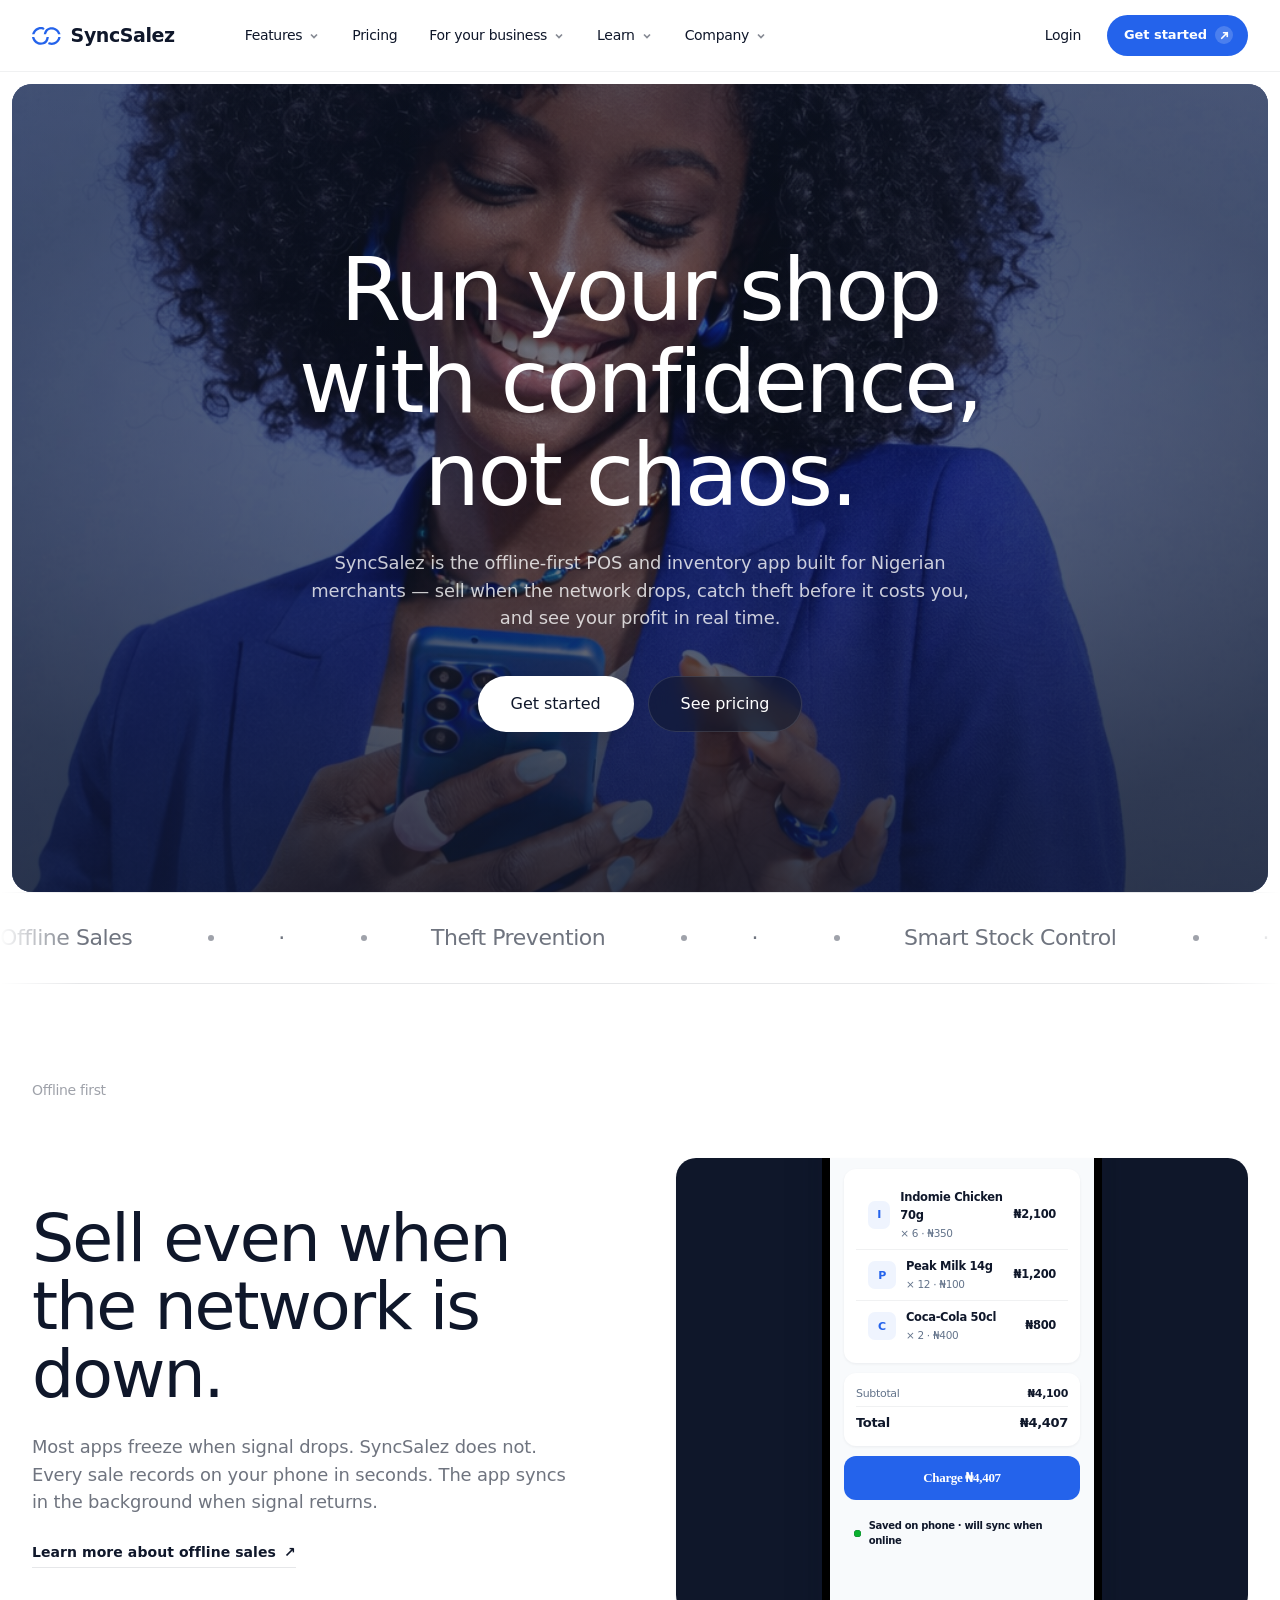
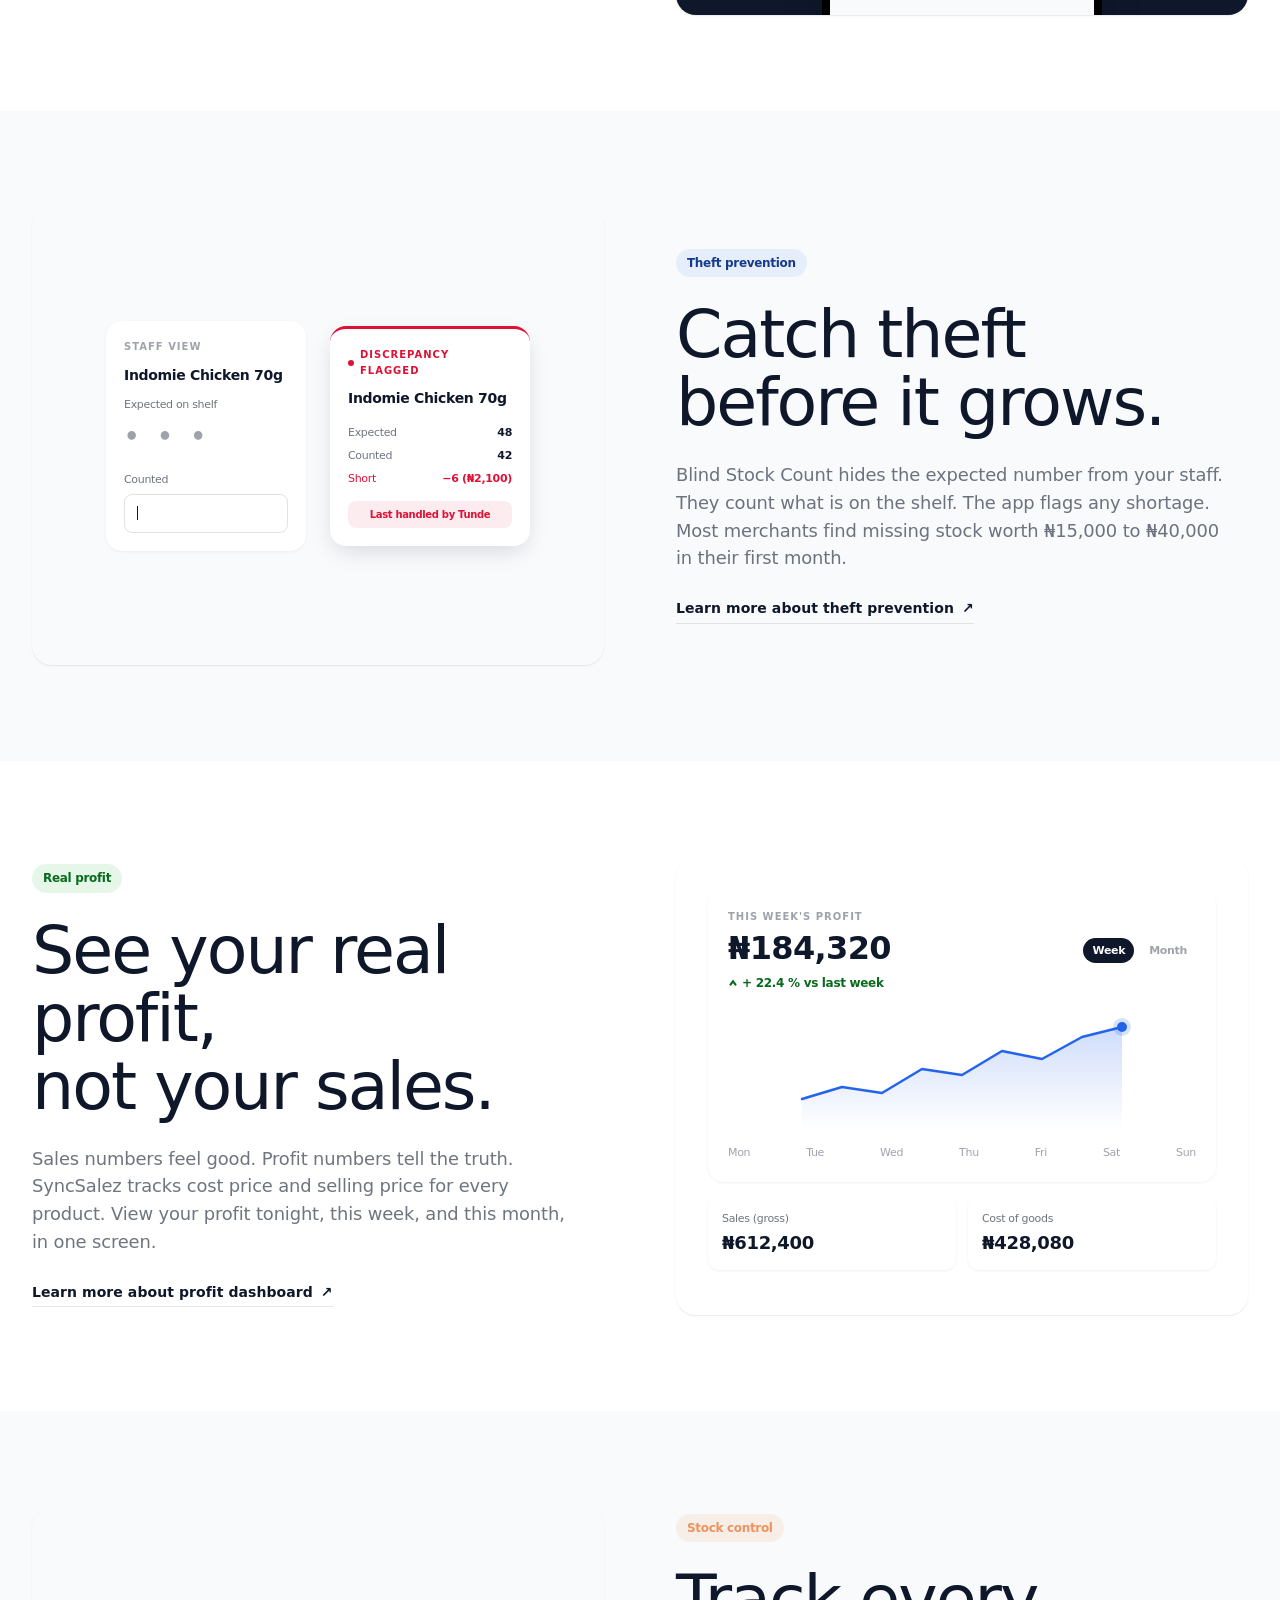
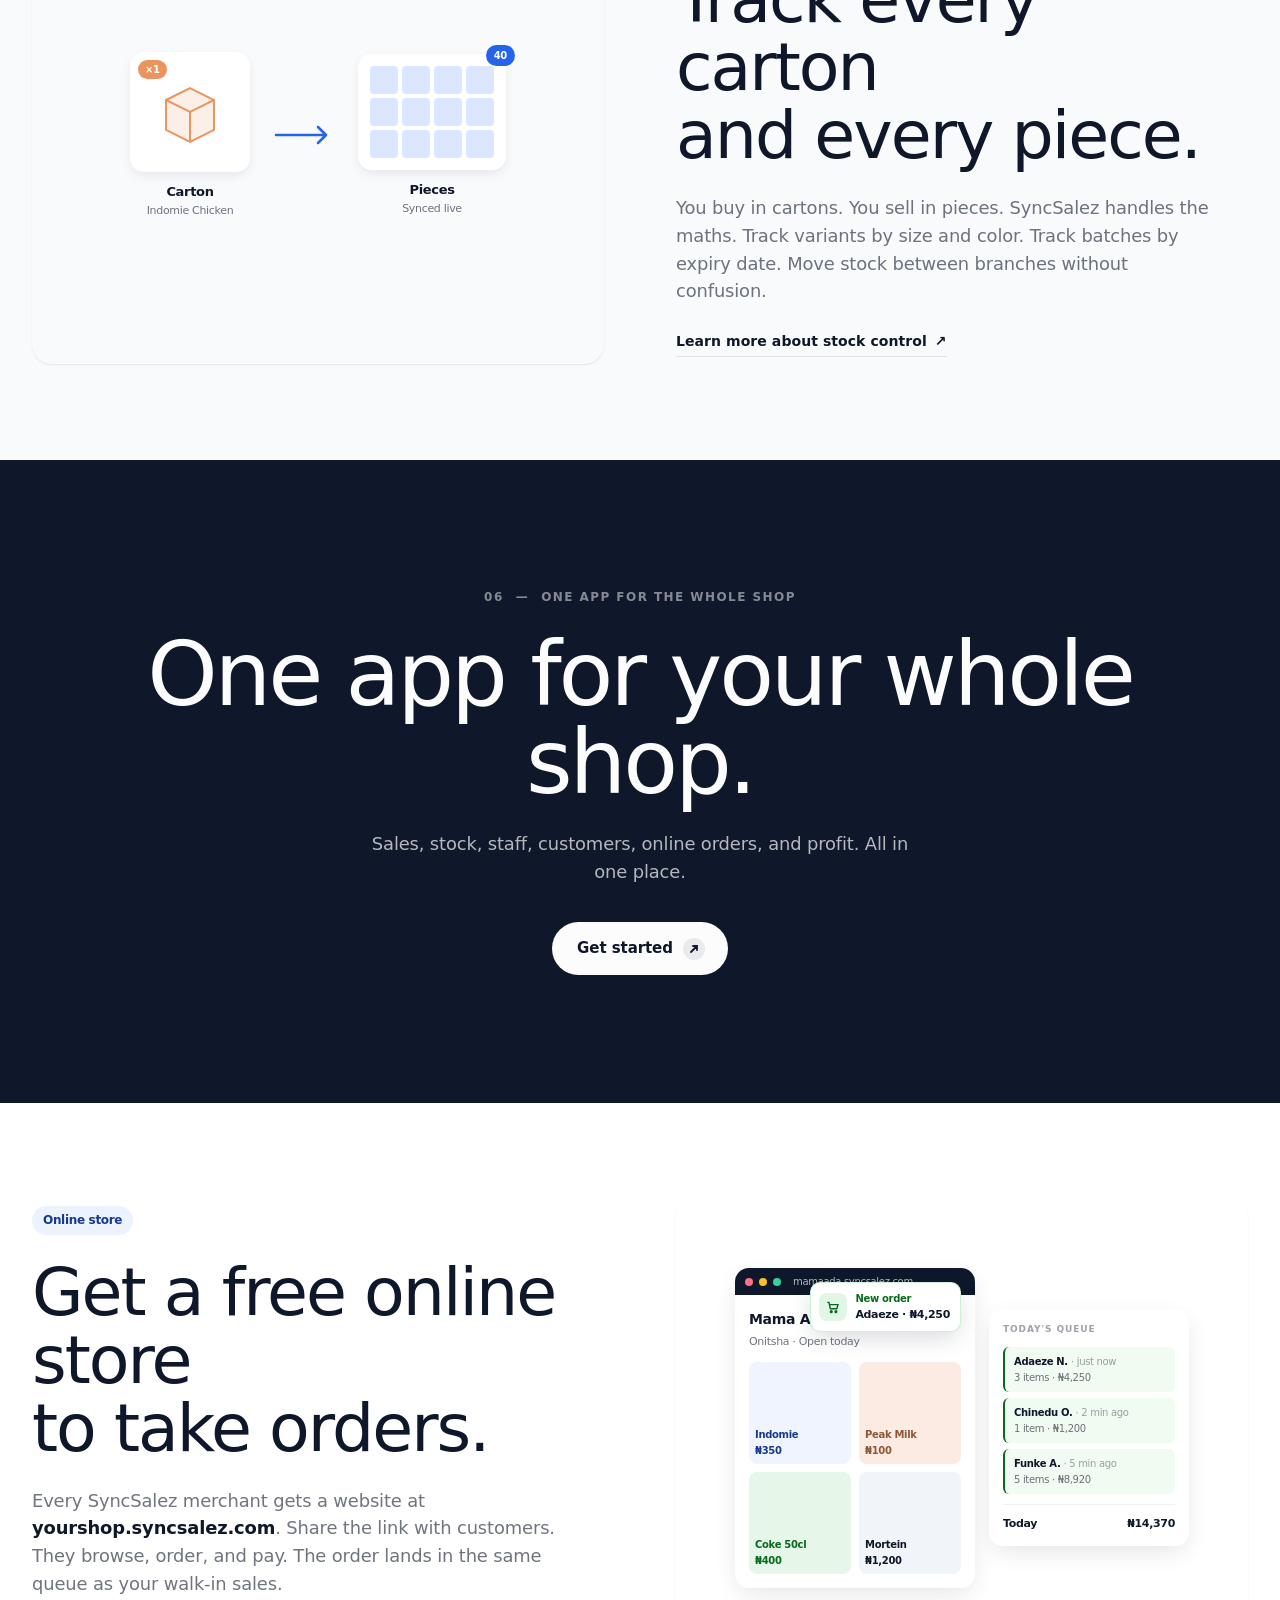
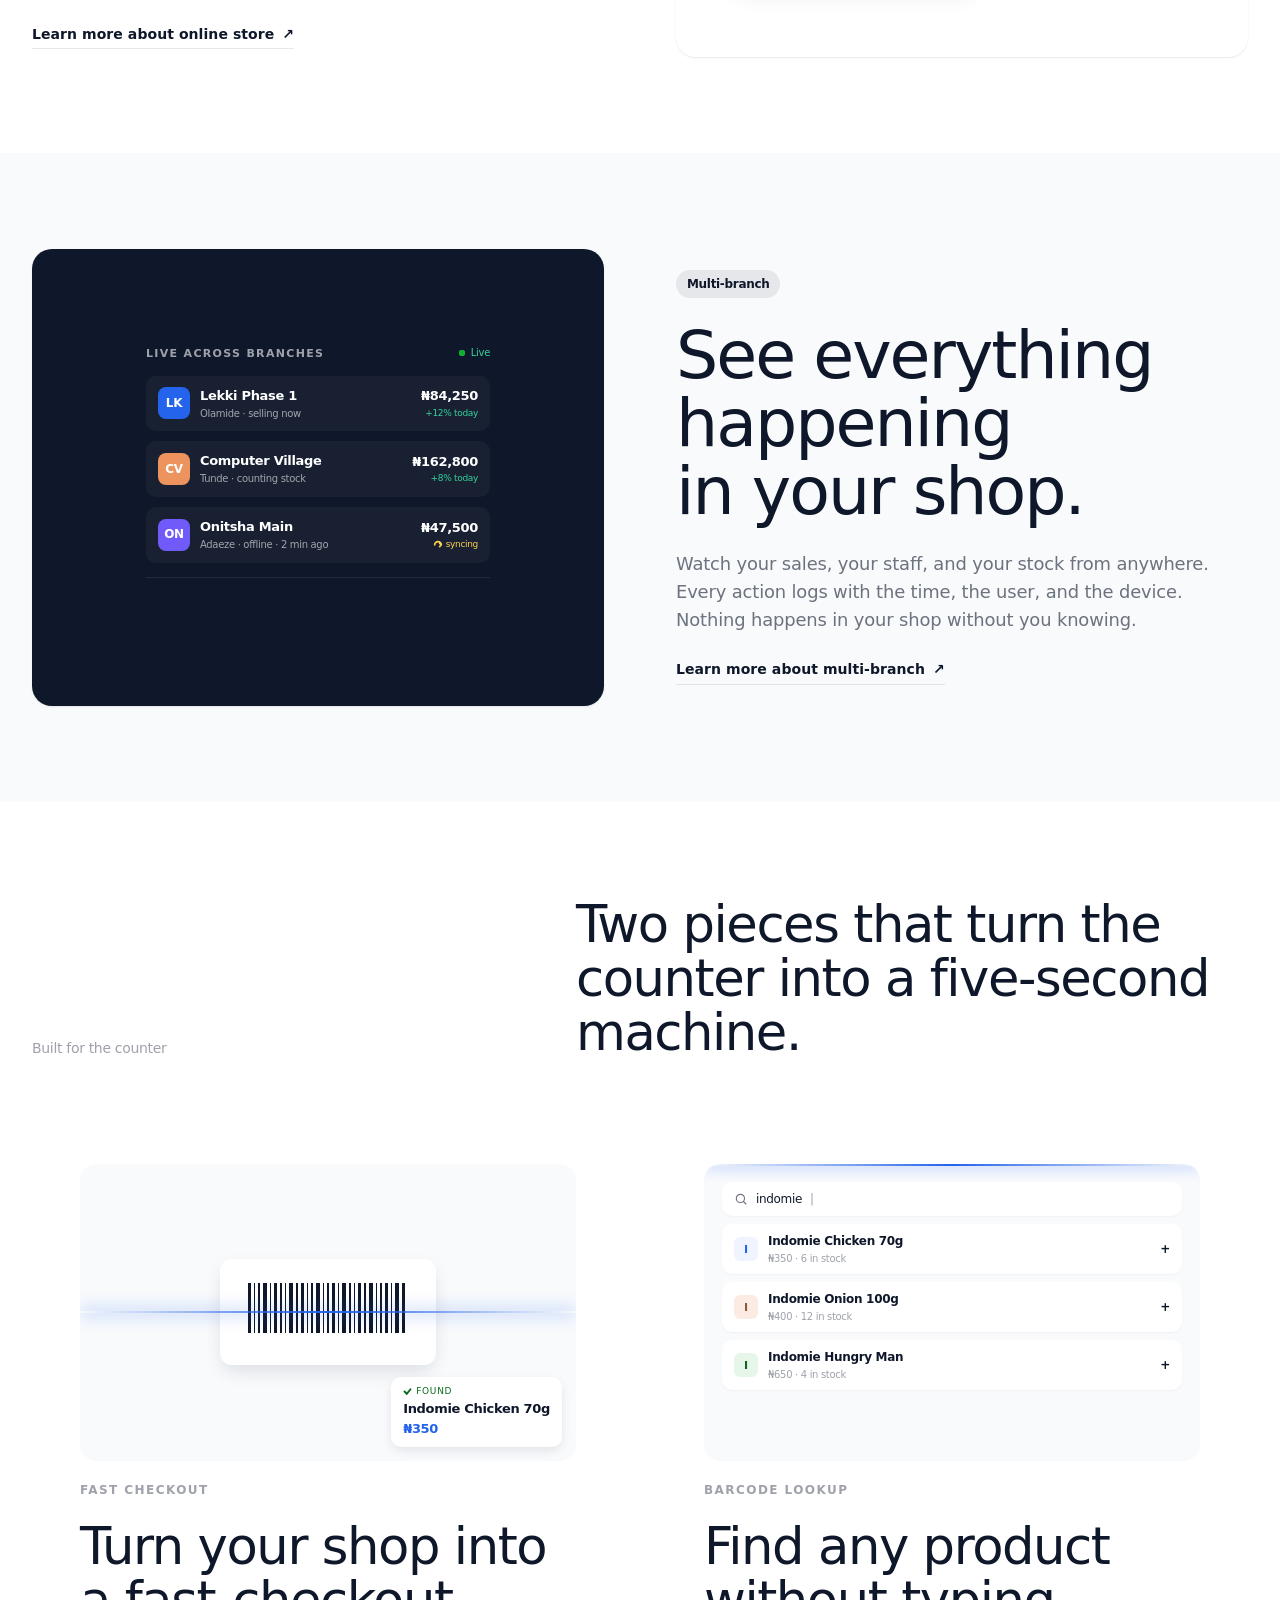
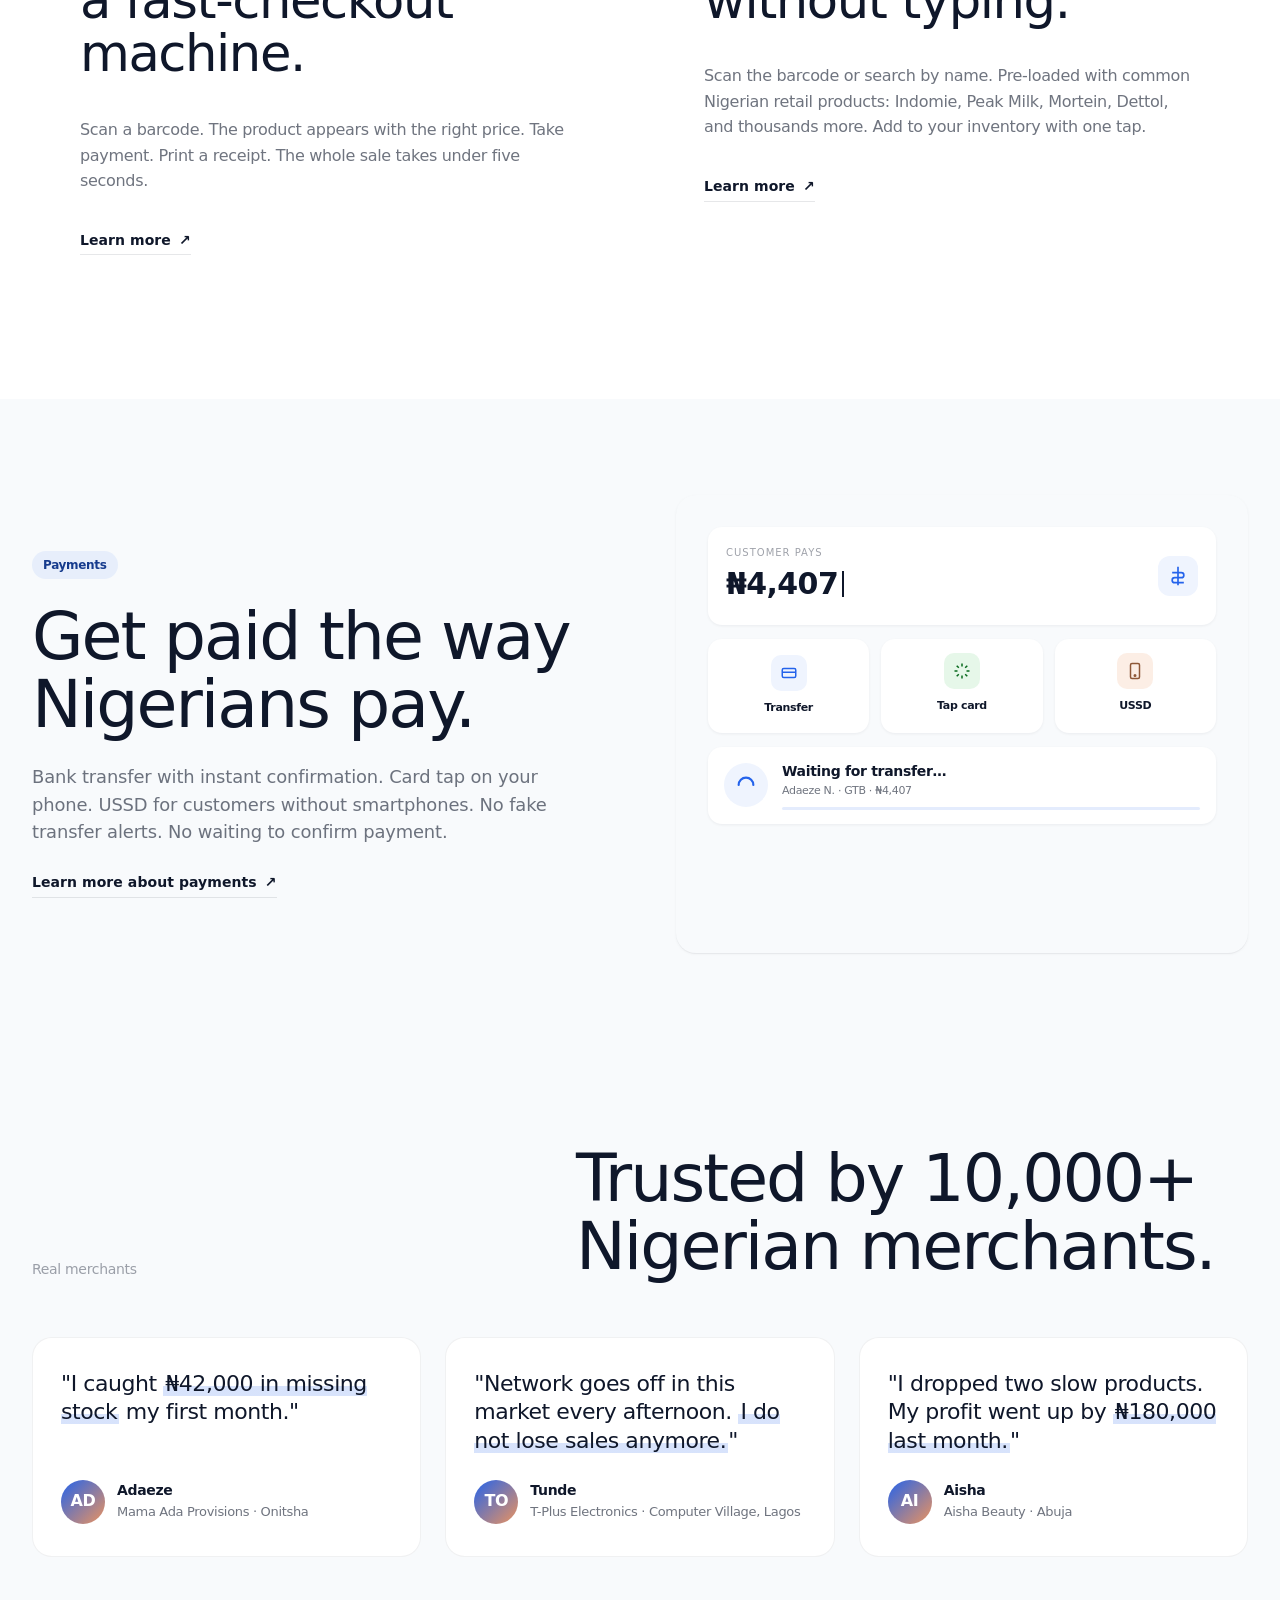
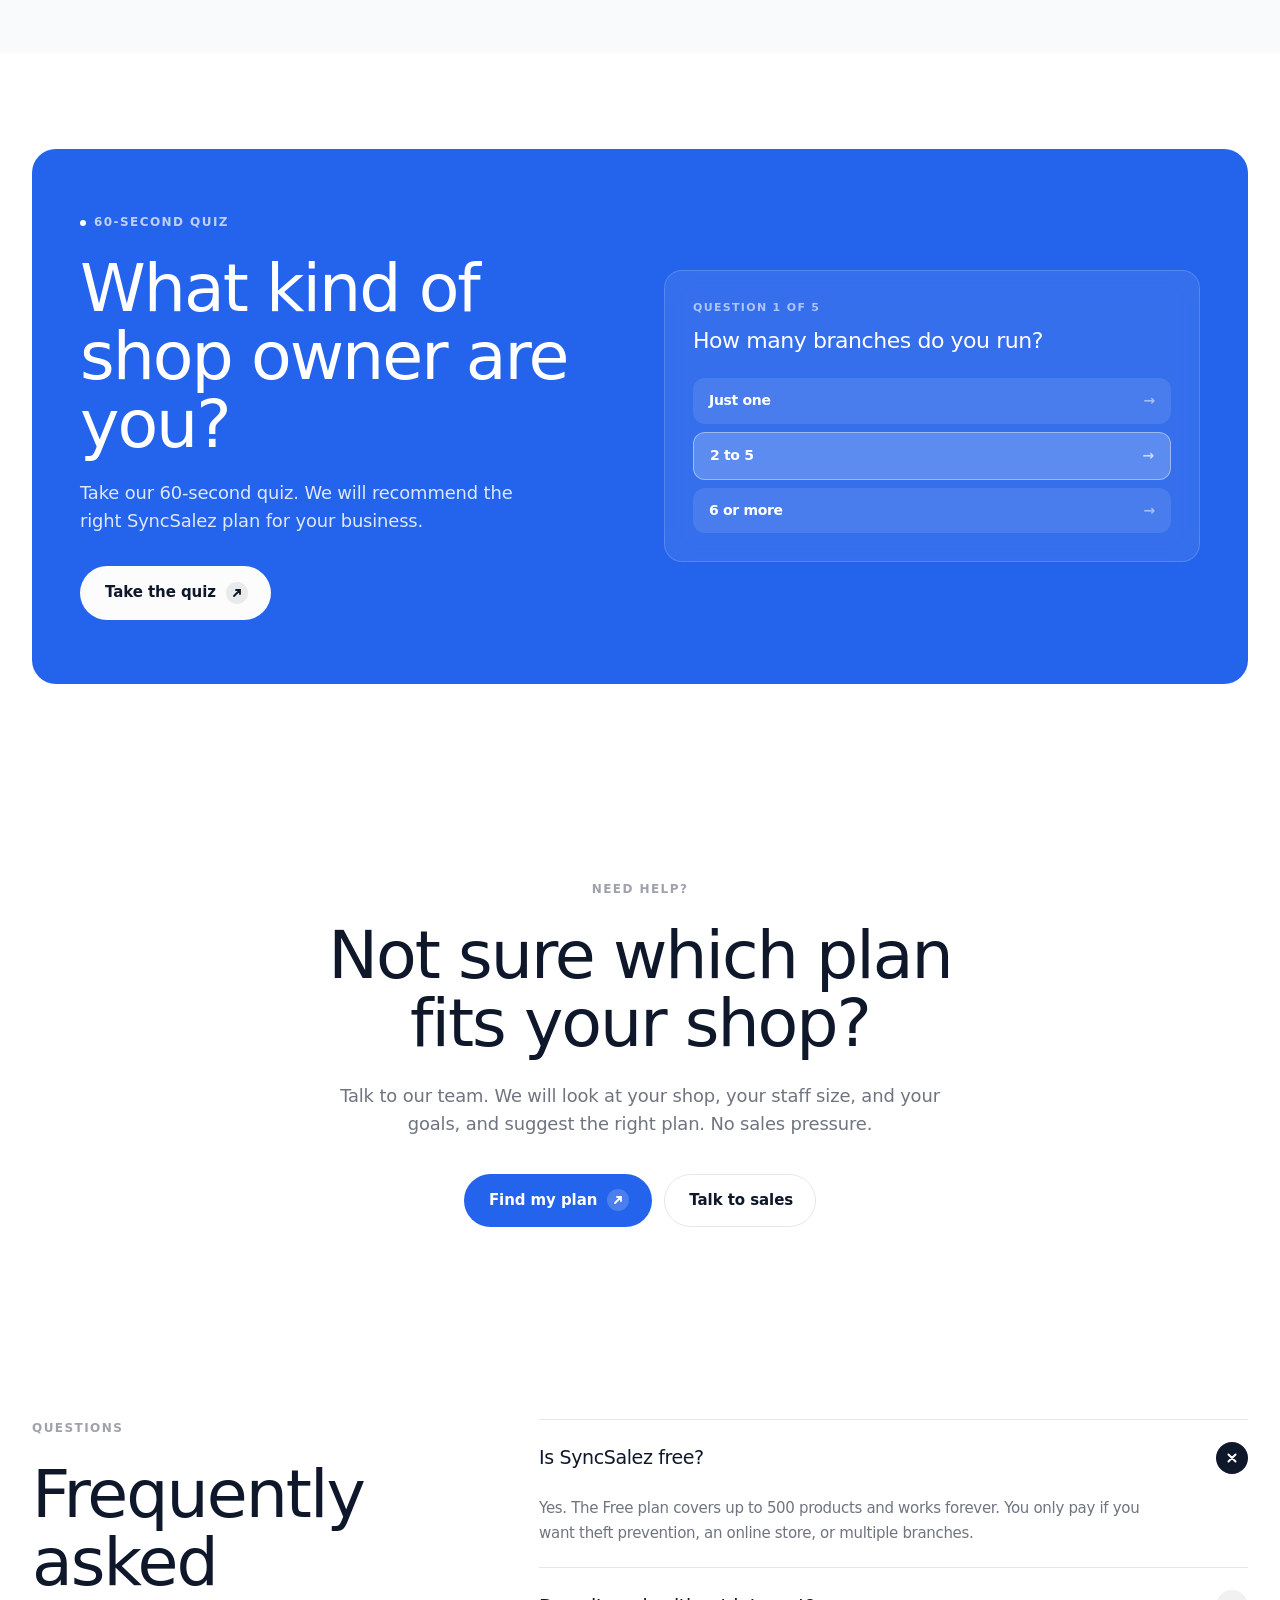
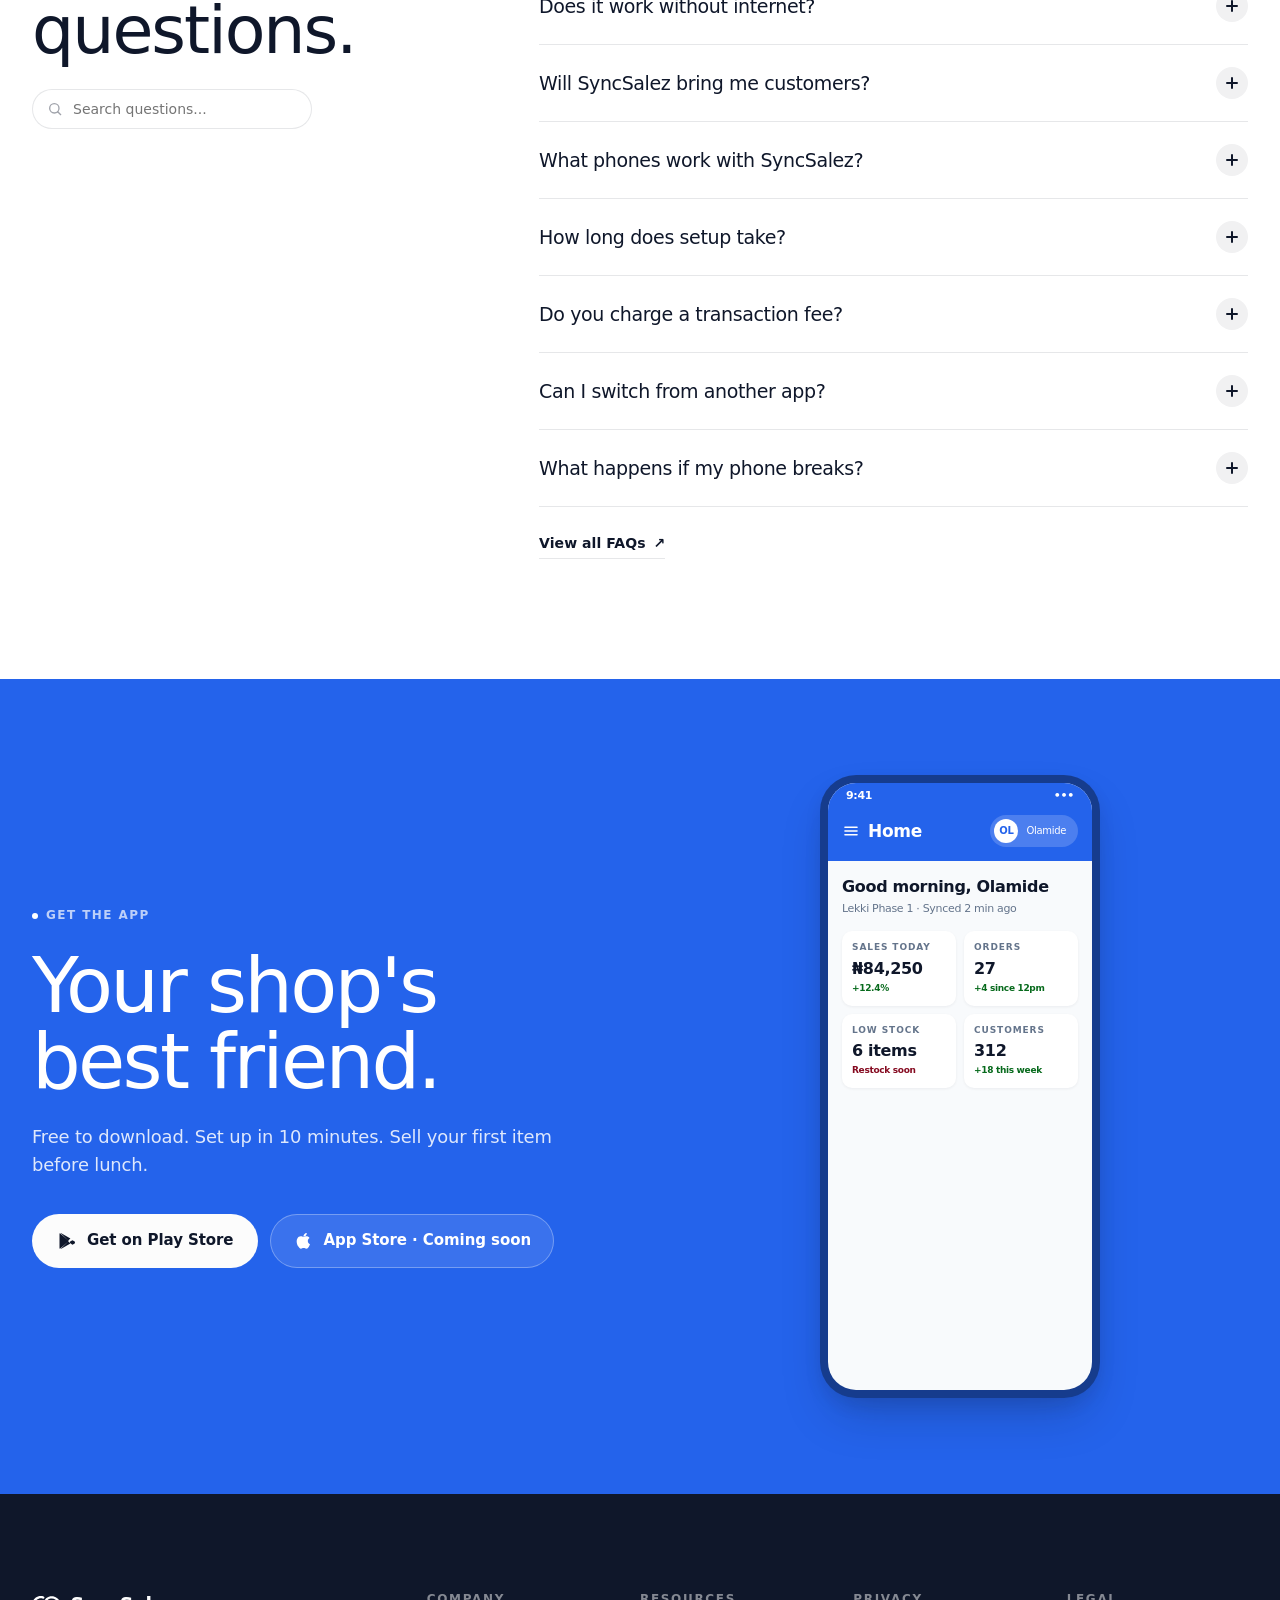
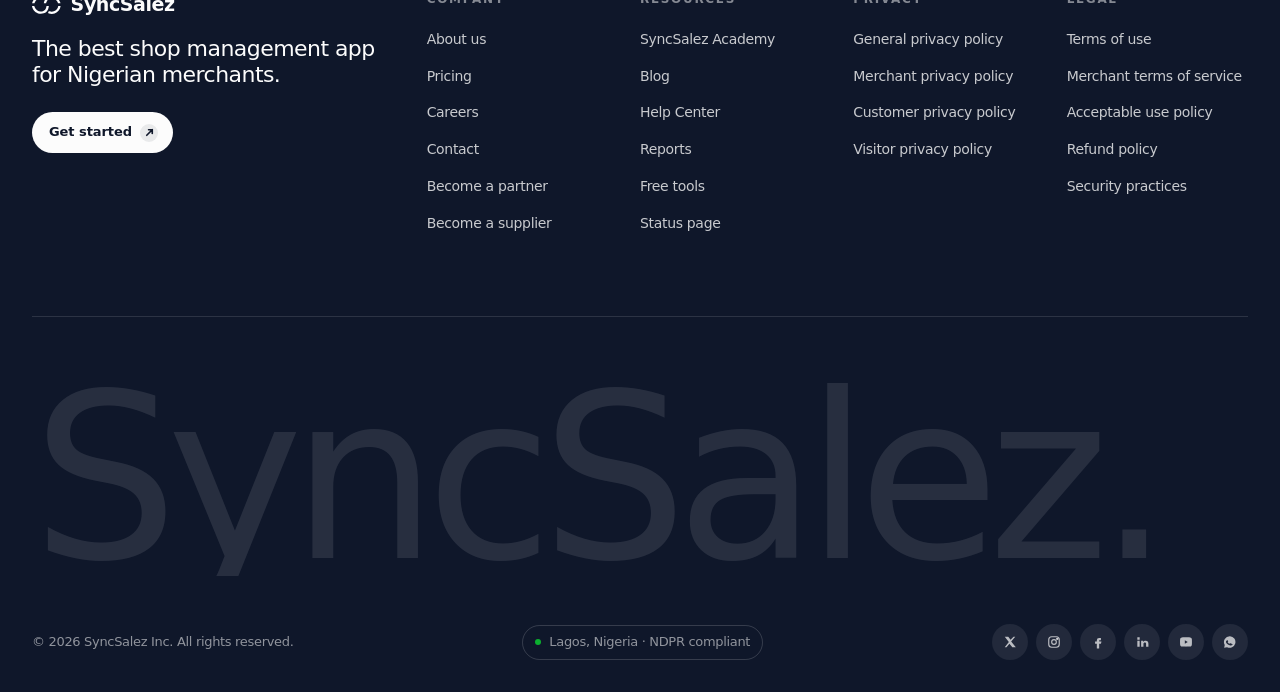
==== index.html @ 7edab257 "Switch waitlist confirmation from WhatsApp to email Frontend: - Add Email field to the waitlist form" ====
<!doctype html>
<html lang="en">
<head>
  <meta charset="utf-8" />
  <meta name="viewport" content="width=device-width, initial-scale=1" />
  <title>SyncSalez — Solving your shop problems, one feature at a time.</title>
  <meta name="description" content="Run your physical shop on any Android phone. Sell offline. Catch theft. See your profit in real time. Free to start." />
  <link rel="stylesheet" href="assets/site.css?v=8" />
  <link rel="stylesheet" href="assets/animations.css?v=3" />
</head>
<body>

<!-- ============================================================
     NAV
     ============================================================ -->
<nav class="nav" aria-label="Primary">
  <div class="nav__inner">
    <a href="index.html" class="nav__logo" aria-label="SyncSalez home">
      <svg viewBox="0 0 41.887 26.352" xmlns="http://www.w3.org/2000/svg" fill="currentColor"><path d="M 41.887 14.713 C 41.349 19.603 38.057 23.98 33.09 25.66 C 30.307 26.602 27.424 26.55 24.832 25.697 C 23.938 25.403 23.453 24.441 23.747 23.547 C 24.041 22.654 25.003 22.168 25.897 22.462 C 27.813 23.093 29.939 23.131 31.998 22.434 C 35.544 21.235 37.935 18.176 38.452 14.713 L 41.887 14.713 Z"/><path d="M 24.692 14.713 C 24.421 16.39 24.089 17.939 23.579 19.293 C 23.061 20.668 22.336 21.923 21.26 22.988 C 20.181 24.054 18.823 24.856 17.137 25.426 C 10.307 27.737 2.897 24.073 0.586 17.243 C 0.302 16.405 0.109 15.558 0 14.713 L 3.445 14.713 C 3.529 15.194 3.651 15.675 3.812 16.152 C 5.52 21.2 10.997 23.908 16.046 22.2 C 17.33 21.765 18.215 21.208 18.865 20.566 C 19.516 19.922 20.004 19.12 20.392 18.091 C 20.762 17.11 21.019 15.999 21.24 14.713 L 24.692 14.713 Z"/><path d="M 8.768 0.692 C 11.551 -0.25 14.435 -0.199 17.028 0.655 C 17.921 0.949 18.407 1.911 18.113 2.805 C 17.819 3.698 16.856 4.184 15.963 3.89 C 14.047 3.259 11.92 3.221 9.86 3.918 C 6.621 5.014 4.345 7.662 3.582 10.752 L 0.1 10.752 C 0.917 6.227 4.104 2.27 8.768 0.692 Z"/><path d="M 24.721 0.926 C 31.551 -1.385 38.962 2.279 41.273 9.109 C 41.457 9.654 41.603 10.203 41.713 10.752 L 38.215 10.752 C 38.165 10.568 38.109 10.384 38.047 10.2 C 36.338 5.152 30.861 2.444 25.813 4.152 C 24.529 4.587 23.643 5.144 22.994 5.786 C 22.342 6.43 21.855 7.232 21.467 8.261 C 21.309 8.678 21.188 8.967 21.091 9.2 C 20.873 9.72 20.77 9.966 20.635 10.752 L 17.291 10.752 C 17.394 9.987 17.466 9.53 17.58 9.083 C 17.714 8.561 17.905 8.053 18.271 7.083 L 18.28 7.06 C 18.798 5.685 19.522 4.429 20.599 3.364 C 21.677 2.298 23.035 1.497 24.721 0.926 Z"/></svg>
      SyncSalez
    </a>
    <div class="nav__links">
      <div class="nav__item has-dropdown">
        Features <svg class="chev" viewBox="0 0 12 12" fill="none" stroke="currentColor" stroke-width="1.7"><path d="M3 4.5l3 3 3-3"/></svg>
        <div class="dropdown dropdown--two-col">
          <a href="features-offline-sales.html">Offline sales</a>
          <a href="coming-soon.html?page=Stock+control">Stock control</a>
          <a href="features-theft-prevention.html">Theft prevention</a>
          <a href="coming-soon.html?page=Profit+dashboard">Profit dashboard</a>
          <a href="coming-soon.html?page=Online+store">Online store</a>
          <a href="coming-soon.html?page=Customer+records">Customer records</a>
          <a href="coming-soon.html?page=Multi-branch">Multi-branch</a>
          <a href="coming-soon.html?page=Payments">Payments</a>
        </div>
      </div>
      <a class="nav__item" href="pricing.html">Pricing</a>
      <div class="nav__item has-dropdown">
        For your business <svg class="chev" viewBox="0 0 12 12" fill="none" stroke="currentColor" stroke-width="1.7"><path d="M3 4.5l3 3 3-3"/></svg>
        <div class="dropdown">
          <a href="coming-soon.html?page=Provision+stores+supermarkets">Provision stores &amp; supermarkets</a>
          <a href="coming-soon.html?page=Pharmacies">Pharmacies</a>
          <a href="coming-soon.html?page=Fashion+cosmetics">Fashion &amp; cosmetics</a>
          <a href="coming-soon.html?page=Food+drinks">Food &amp; drinks</a>
          <a href="coming-soon.html?page=Electronics">Electronics</a>
          <a href="coming-soon.html?page=Building+materials">Building materials</a>
        </div>
      </div>
      <div class="nav__item has-dropdown">
        Learn <svg class="chev" viewBox="0 0 12 12" fill="none" stroke="currentColor" stroke-width="1.7"><path d="M3 4.5l3 3 3-3"/></svg>
        <div class="dropdown">
          <a href="coming-soon.html?page=Blog">Blog</a>
          <a href="coming-soon.html?page=SyncSalez+Academy">SyncSalez Academy</a>
          <a href="coming-soon.html?page=Help+Center">Help Center</a>
          <a href="coming-soon.html?page=Video+tutorials">Video tutorials</a>
          <a href="coming-soon.html?page=Free+tools">Free tools</a>
          <a href="coming-soon.html?page=Reports">Reports</a>
        </div>
      </div>
      <div class="nav__item has-dropdown">
        Company <svg class="chev" viewBox="0 0 12 12" fill="none" stroke="currentColor" stroke-width="1.7"><path d="M3 4.5l3 3 3-3"/></svg>
        <div class="dropdown">
          <a href="about.html">About us</a>
          <a href="coming-soon.html?page=Careers">Careers</a>
          <a href="coming-soon.html?page=Become+a+partner">Become a partner</a>
          <a href="coming-soon.html?page=Become+a+supplier">Become a supplier</a>
          <a href="coming-soon.html?page=Press">Press</a>
          <a href="coming-soon.html?page=Contact">Contact</a>
        </div>
      </div>
    </div>
    <div class="nav__cta">
      <a class="nav__login" href="coming-soon.html?page=Login">Login</a>
      <a class="btn btn--primary btn--sm" href="coming-soon.html?page=Get+started">
        Get started
        <span class="arr"><svg width="11" height="11" viewBox="0 0 12 12" fill="none" stroke="currentColor" stroke-width="1.8" stroke-linecap="round"><path d="M3 9 L9 3 M5 3 H9 V7"/></svg></span>
      </a>
    </div>
    <button class="nav__hamburger" aria-label="Open menu">
      <svg width="20" height="20" viewBox="0 0 24 24" fill="none" stroke="currentColor" stroke-width="2"><path d="M4 7h16M4 12h16M4 17h16"/></svg>
    </button>
  </div>
</nav>

<!-- ============================================================
     1. HERO
     ============================================================ -->
<section class="hero hero--image">
  <div class="hero__image">
    <img src="assets/welcome-bg.png" alt="A Nigerian shop owner using SyncSalez behind the counter" />
    <div class="hero__overlay" aria-hidden="true"></div>
    <div class="hero__content">
      <div class="hero__center reveal">
        <h1 class="hero__title">
          Run your shop with confidence, not chaos.
        </h1>
        <p class="hero__lead">
          SyncSalez is the offline-first POS and inventory app built for Nigerian merchants — sell when the network drops, catch theft before it costs you, and see your profit in real time.
        </p>
        <div class="hero__ctas">
          <a class="btn-pill btn-pill--light" href="#waitlist" data-action="waitlist">Get started</a>
          <a class="btn-pill btn-pill--dark" href="#waitlist" data-action="waitlist">See pricing</a>
        </div>
      </div>
    </div>
  </div>
</section>

<!-- FEATURE MARQUEE / brand strip -->
<div class="marquee" aria-hidden="true">
  <div class="marquee__track">
    <span class="marquee__item">Offline Sales</span>
    <span class="marquee__item">·</span>
    <span class="marquee__item">Theft Prevention</span>
    <span class="marquee__item">·</span>
    <span class="marquee__item">Smart Stock Control</span>
    <span class="marquee__item">·</span>
    <span class="marquee__item">Profit Dashboard</span>
    <span class="marquee__item">·</span>
    <span class="marquee__item">Online Storefront</span>
    <span class="marquee__item">·</span>
    <span class="marquee__item">Multi-Branch Sync</span>
    <span class="marquee__item">·</span>
    <span class="marquee__item">Customer Records</span>
    <span class="marquee__item">·</span>
    <span class="marquee__item">Payments</span>
    <span class="marquee__item">·</span>
    <!-- duplicate for seamless loop -->
    <span class="marquee__item">Offline Sales</span>
    <span class="marquee__item">·</span>
    <span class="marquee__item">Theft Prevention</span>
    <span class="marquee__item">·</span>
    <span class="marquee__item">Smart Stock Control</span>
    <span class="marquee__item">·</span>
    <span class="marquee__item">Profit Dashboard</span>
    <span class="marquee__item">·</span>
    <span class="marquee__item">Online Storefront</span>
    <span class="marquee__item">·</span>
    <span class="marquee__item">Multi-Branch Sync</span>
    <span class="marquee__item">·</span>
    <span class="marquee__item">Customer Records</span>
    <span class="marquee__item">·</span>
    <span class="marquee__item">Payments</span>
    <span class="marquee__item">·</span>
  </div>
</div>

<!-- ============================================================
     2. OFFLINE SALES
     ============================================================ -->
<section class="section">
  <div class="container">
    <div class="sec-head reveal">
      <div>
        <div class="meta-row">
          <span class="meta-num">Offline first</span>
        </div>
      </div>
      <div></div>
    </div>
    <div class="feature-block reveal">
      <div class="text">
        <h2 class="h-1 mb-24">Sell even when the network is down.</h2>
        <p class="lead">Most apps freeze when signal drops. SyncSalez does not. Every sale records on your phone in seconds. The app syncs in the background when signal returns.</p>
        <a class="link-arrow" href="features-offline-sales.html">Learn more about offline sales <span class="arr-i">↗</span></a>
      </div>
      <div class="visual flex-center" style="background:#0F172A;">
        <div class="phone" style="background:#000;">
          <div class="phone__screen">
            <div class="phone__statusbar"><span>9:41</span><span class="net-indicator">No signal</span></div>
            <div class="phone__appbar">
              <div style="display:flex;align-items:center;gap:8px;">
                <svg width="18" height="18" viewBox="0 0 24 24" fill="none" stroke="#fff" stroke-width="2.2" stroke-linecap="round"><path d="M4 7h16M4 12h16M4 17h16"/></svg>
                <h4>Point of sale</h4>
              </div>
              <div class="net-pill" style="background:rgba(252,211,77,0.20);color:#FCD34D;padding:4px 10px;border-radius:99px;font-size:10px;font-weight:600;display:flex;align-items:center;gap:6px;">
                <span class="net-dot" style="width:6px;height:6px;border-radius:99px;background:#FCD34D;display:inline-block;"></span><span class="net-label">Offline</span>
              </div>
            </div>
            <div style="padding:14px;flex:1;display:flex;flex-direction:column;gap:10px;">
              <div style="background:#fff;border-radius:12px;padding:12px;box-shadow:0 1px 3px rgba(15,23,42,0.06);min-height:140px;">
                <div class="mock-row feed-row">
                  <div class="thumb">I</div>
                  <div><div class="row-name">Indomie Chicken 70g</div><div class="row-meta">× 6 · ₦350</div></div>
                  <div class="row-amt">₦2,100</div>
                </div>
                <div class="mock-row feed-row">
                  <div class="thumb">P</div>
                  <div><div class="row-name">Peak Milk 14g</div><div class="row-meta">× 12 · ₦100</div></div>
                  <div class="row-amt">₦1,200</div>
                </div>
                <div class="mock-row feed-row">
                  <div class="thumb">C</div>
                  <div><div class="row-name">Coca-Cola 50cl</div><div class="row-meta">× 2 · ₦400</div></div>
                  <div class="row-amt">₦800</div>
                </div>
              </div>
              <div style="background:#fff;border-radius:12px;padding:12px;box-shadow:0 1px 3px rgba(15,23,42,0.06);">
                <div style="display:flex;justify-content:space-between;font-size:11px;color:#64748B;margin-bottom:4px;">Subtotal<span style="color:#0F172A;font-weight:600;">₦4,100</span></div>
                <div style="display:flex;justify-content:space-between;font-size:13px;font-weight:700;color:#0F172A;border-top:1px solid rgba(15,23,42,0.06);padding-top:6px;">Total<span>₦4,407</span></div>
              </div>
              <div style="background:#2463EB;color:#fff;border-radius:12px;padding:12px;text-align:center;font-family:'Urbanist';font-weight:700;font-size:13px;">Charge ₦4,407</div>
              <div class="sync-banner" style="border-radius:10px;padding:8px 10px;display:flex;align-items:center;gap:8px;font-size:10px;font-weight:600;">
                <span class="dot-pulse sync-banner-dot" style="width:7px;height:7px;"></span>
                <span class="sync-banner-text">Saved on phone · will sync when online</span>
              </div>
            </div>
          </div>
        </div>
      </div>
    </div>
  </div>
</section>

<!-- ============================================================
     3. THEFT PREVENTION
     ============================================================ -->
<section class="section band-paper">
  <div class="container">
    <div class="feature-block feature-block--rev reveal">
      <div class="text">
        <span class="chip mb-24">Theft prevention</span>
        <h2 class="h-1 mb-24">Catch theft<br/>before it grows.</h2>
        <p class="lead">Blind Stock Count hides the expected number from your staff. They count what is on the shelf. The app flags any shortage. Most merchants find missing stock worth ₦15,000 to ₦40,000 in their first month.</p>
        <a class="link-arrow" href="features-theft-prevention.html">Learn more about theft prevention <span class="arr-i">↗</span></a>
      </div>
      <div class="visual theft-visual" style="background:var(--canvas-alt);padding:48px;display:flex;align-items:center;justify-content:center;gap:24px;">
        <!-- staff view (blind count happening) -->
        <div style="background:#fff;border-radius:16px;padding:18px;width:200px;box-shadow:0 1px 3px rgba(15,23,42,0.06);">
          <div style="font-family:var(--font-action);font-size:10px;font-weight:700;text-transform:uppercase;letter-spacing:0.1em;color:var(--ink-3);margin-bottom:10px;">Staff view</div>
          <div style="font-family:var(--font-display);font-weight:600;font-size:14px;margin-bottom:10px;">Indomie Chicken 70g</div>
          <div style="font-family:var(--font-marketing);font-size:11px;color:var(--ink-2);margin-bottom:6px;">Expected on shelf</div>
          <div style="font-family:var(--font-display);font-weight:600;font-size:24px;color:var(--ink-3);letter-spacing:0.2em;margin-bottom:14px;">• • •</div>
          <div style="font-family:var(--font-marketing);font-size:11px;color:var(--ink-2);margin-bottom:6px;">Counted</div>
          <div class="count-input" style="width:100%;padding:8px 10px;border-radius:8px;border:1px solid rgba(15,23,42,0.12);font-family:var(--font-action);font-weight:700;font-size:14px;min-height:32px;display:flex;align-items:center;">
            <span class="count-typed">42</span><span class="count-caret"></span>
          </div>
        </div>
        <!-- owner view (alert appearing) -->
        <div class="shortage-card" style="background:#fff;border-radius:16px;padding:18px;width:200px;box-shadow:0 8px 24px -6px rgba(15,23,42,0.18);border-top:3px solid var(--crimson-500);">
          <div style="font-family:var(--font-action);font-size:10px;font-weight:700;text-transform:uppercase;letter-spacing:0.1em;color:var(--crimson-500);margin-bottom:10px;display:flex;align-items:center;gap:6px;">
            <span class="alert-dot" style="width:6px;height:6px;border-radius:99px;background:var(--crimson-500);"></span>Discrepancy flagged
          </div>
          <div style="font-family:var(--font-display);font-weight:600;font-size:14px;margin-bottom:14px;">Indomie Chicken 70g</div>
          <div style="display:flex;justify-content:space-between;font-size:11px;color:var(--ink-2);margin-bottom:6px;">Expected<span style="color:var(--ink);font-weight:700;">48</span></div>
          <div style="display:flex;justify-content:space-between;font-size:11px;color:var(--ink-2);margin-bottom:6px;">Counted<span style="color:var(--ink);font-weight:700;">42</span></div>
          <div style="display:flex;justify-content:space-between;font-size:11px;color:var(--crimson-500);margin-bottom:14px;">Short<span class="short-amt" style="font-weight:700;">−6 (₦2,100)</span></div>
          <div style="background:rgba(222,17,53,0.08);color:var(--crimson-500);border-radius:8px;padding:6px 10px;font-family:var(--font-action);font-size:10px;font-weight:700;text-align:center;">Last handled by Tunde</div>
        </div>
      </div>
    </div>
  </div>
</section>

<!-- ============================================================
     4. PROFIT
     ============================================================ -->
<section class="section">
  <div class="container">
    <div class="feature-block reveal">
      <div class="text">
        <span class="chip chip--green mb-24">Real profit</span>
        <h2 class="h-1 mb-24">See your real profit,<br/>not your sales.</h2>
        <p class="lead">Sales numbers feel good. Profit numbers tell the truth. SyncSalez tracks cost price and selling price for every product. View your profit tonight, this week, and this month, in one screen.</p>
        <a class="link-arrow" href="coming-soon.html?page=Learn+more+about+profit+dashboard">Learn more about profit dashboard <span class="arr-i">↗</span></a>
      </div>
      <div class="visual profit-visual" style="background:var(--paper);padding:32px;">
        <div style="background:#fff;border-radius:16px;padding:20px;box-shadow:0 1px 3px rgba(15,23,42,0.06);">
          <div style="display:flex;justify-content:space-between;align-items:center;margin-bottom:16px;">
            <div>
              <div style="font-family:var(--font-action);font-size:10px;font-weight:700;text-transform:uppercase;letter-spacing:0.1em;color:var(--ink-3);">This week's profit</div>
              <div class="profit-amount" style="font-family:var(--font-display);font-weight:600;font-size:32px;letter-spacing:-0.02em;color:var(--ink);">₦<span data-counter data-target="184320" data-prefix="">0</span></div>
              <div style="font-family:var(--font-action);font-size:12px;font-weight:700;color:var(--green-700);display:flex;align-items:center;gap:4px;">
                <svg width="10" height="10" viewBox="0 0 12 12" fill="none" stroke="currentColor" stroke-width="2.5" stroke-linecap="round"><path d="M3 8 L6 4 L9 8"/></svg>
                +<span data-counter data-target="22" data-suffix=".4">0</span>% vs last week
              </div>
            </div>
            <div style="display:flex;gap:6px;">
              <span style="padding:4px 9px;border-radius:99px;background:var(--ink);color:var(--off-white);font-family:var(--font-action);font-size:11px;font-weight:600;">Week</span>
              <span style="padding:4px 9px;border-radius:99px;background:transparent;color:var(--ink-3);font-family:var(--font-action);font-size:11px;font-weight:600;">Month</span>
            </div>
          </div>
          <!-- animated chart -->
          <svg viewBox="0 0 320 120" style="width:100%;height:120px;" class="profit-chart">
            <defs>
              <linearGradient id="profGrad" x1="0" x2="0" y1="0" y2="1">
                <stop offset="0%" stop-color="#2463EB" stop-opacity="0.22"/>
                <stop offset="100%" stop-color="#2463EB" stop-opacity="0"/>
              </linearGradient>
            </defs>
            <path class="chart-area" d="M0 90 L40 78 L80 84 L120 60 L160 66 L200 42 L240 50 L280 28 L320 18 L320 120 L0 120 Z" fill="url(#profGrad)"/>
            <path class="chart-line" pathLength="100" d="M0 90 L40 78 L80 84 L120 60 L160 66 L200 42 L240 50 L280 28 L320 18" fill="none" stroke="#2463EB" stroke-width="2.5" stroke-linecap="round" stroke-linejoin="round"/>
            <circle class="chart-dot" cx="320" cy="18" r="5" fill="#2463EB"/>
            <circle class="chart-dot-halo" cx="320" cy="18" r="9" fill="#2463EB" fill-opacity="0.18"/>
          </svg>
          <div style="display:flex;justify-content:space-between;font-family:var(--font-marketing);font-size:11px;color:var(--ink-3);margin-top:8px;">
            <span>Mon</span><span>Tue</span><span>Wed</span><span>Thu</span><span>Fri</span><span>Sat</span><span>Sun</span>
          </div>
        </div>
        <div style="display:grid;grid-template-columns:1fr 1fr;gap:12px;margin-top:14px;">
          <div style="background:#fff;border-radius:12px;padding:14px;box-shadow:0 1px 3px rgba(15,23,42,0.06);">
            <div style="font-family:var(--font-marketing);font-size:11px;color:var(--ink-2);">Sales (gross)</div>
            <div style="font-family:var(--font-display);font-weight:600;font-size:18px;color:var(--ink);margin-top:2px;">₦<span data-counter data-target="612400">0</span></div>
          </div>
          <div style="background:#fff;border-radius:12px;padding:14px;box-shadow:0 1px 3px rgba(15,23,42,0.06);">
            <div style="font-family:var(--font-marketing);font-size:11px;color:var(--ink-2);">Cost of goods</div>
            <div style="font-family:var(--font-display);font-weight:600;font-size:18px;color:var(--ink);margin-top:2px;">₦<span data-counter data-target="428080">0</span></div>
          </div>
        </div>
      </div>
    </div>
  </div>
</section>

<!-- ============================================================
     5. STOCK CONTROL
     ============================================================ -->
<section class="section band-paper">
  <div class="container">
    <div class="feature-block feature-block--rev reveal">
      <div class="text">
        <span class="chip chip--warm mb-24">Stock control</span>
        <h2 class="h-1 mb-24">Track every carton<br/>and every piece.</h2>
        <p class="lead">You buy in cartons. You sell in pieces. SyncSalez handles the maths. Track variants by size and color. Track batches by expiry date. Move stock between branches without confusion.</p>
        <a class="link-arrow" href="coming-soon.html?page=Learn+more+about+stock+control">Learn more about stock control <span class="arr-i">↗</span></a>
      </div>
      <div class="visual stock-visual" style="background:var(--canvas-alt);padding:48px;display:flex;align-items:center;justify-content:center;">
        <div style="display:flex;align-items:center;gap:24px;width:100%;justify-content:center;">
          <div style="text-align:center;">
            <div class="carton-box" style="width:120px;height:120px;background:#fff;border-radius:14px;display:flex;align-items:center;justify-content:center;box-shadow:0 4px 12px -2px rgba(15,23,42,0.1);position:relative;">
              <svg width="64" height="64" viewBox="0 0 64 64" fill="none">
                <path d="M8 20 L32 8 L56 20 L56 50 L32 62 L8 50 Z" fill="#EC935E" fill-opacity="0.15" stroke="#EC935E" stroke-width="2"/>
                <path d="M8 20 L32 32 L56 20" stroke="#EC935E" stroke-width="2"/>
                <path d="M32 32 L32 62" stroke="#EC935E" stroke-width="2"/>
              </svg>
              <span style="position:absolute;top:8px;left:8px;background:var(--dark-sea-green-500);color:#fff;font-family:var(--font-action);font-weight:700;font-size:10px;padding:2px 7px;border-radius:99px;">×1</span>
            </div>
            <div style="font-family:var(--font-action);font-weight:700;font-size:13px;margin-top:10px;color:var(--ink);">Carton</div>
            <div style="font-family:var(--font-marketing);font-size:11px;color:var(--ink-2);">Indomie Chicken</div>
          </div>
          <svg class="stock-arrow" width="60" height="40" viewBox="0 0 60 40" fill="none">
            <path d="M2 20 L52 20 M44 12 L52 20 L44 28" stroke="var(--mirror-blue-500)" stroke-width="2.5" stroke-linecap="round" stroke-linejoin="round"/>
          </svg>
          <div style="text-align:center;">
            <div class="pieces-grid" style="display:grid;grid-template-columns:repeat(4,1fr);gap:4px;background:#fff;border-radius:14px;padding:12px;box-shadow:0 4px 12px -2px rgba(15,23,42,0.1);position:relative;width:148px;">
              <div style="position:absolute;top:-9px;right:-9px;background:var(--mirror-blue-500);color:#fff;font-family:var(--font-action);font-weight:700;font-size:10px;padding:3px 8px;border-radius:99px;"><span class="piece-count" data-counter data-target="40">0</span></div>
              <span class="piece" style="aspect-ratio:1;border-radius:4px;background:var(--mirror-blue-100);"></span>
              <span class="piece" style="aspect-ratio:1;border-radius:4px;background:var(--mirror-blue-100);"></span>
              <span class="piece" style="aspect-ratio:1;border-radius:4px;background:var(--mirror-blue-100);"></span>
              <span class="piece" style="aspect-ratio:1;border-radius:4px;background:var(--mirror-blue-100);"></span>
              <span class="piece" style="aspect-ratio:1;border-radius:4px;background:var(--mirror-blue-100);"></span>
              <span class="piece" style="aspect-ratio:1;border-radius:4px;background:var(--mirror-blue-100);"></span>
              <span class="piece" style="aspect-ratio:1;border-radius:4px;background:var(--mirror-blue-100);"></span>
              <span class="piece" style="aspect-ratio:1;border-radius:4px;background:var(--mirror-blue-100);"></span>
              <span class="piece" style="aspect-ratio:1;border-radius:4px;background:var(--mirror-blue-100);"></span>
              <span class="piece" style="aspect-ratio:1;border-radius:4px;background:var(--mirror-blue-100);"></span>
              <span class="piece" style="aspect-ratio:1;border-radius:4px;background:var(--mirror-blue-100);"></span>
              <span class="piece" style="aspect-ratio:1;border-radius:4px;background:var(--mirror-blue-100);"></span>
            </div>
            <div style="font-family:var(--font-action);font-weight:700;font-size:13px;margin-top:10px;color:var(--ink);">Pieces</div>
            <div style="font-family:var(--font-marketing);font-size:11px;color:var(--ink-2);">Synced live</div>
          </div>
        </div>
      </div>
    </div>
  </div>
</section>

<!-- ============================================================
     6. BIG CTA
     ============================================================ -->
<section class="big-cta band-dark">
  <div class="container reveal">
    <div class="meta mb-24" style="display:flex;justify-content:center;gap:12px;color:rgba(252,252,252,0.5);">
      <span>06</span><span>—</span><span>One app for the whole shop</span>
    </div>
    <h2 class="h-display" style="color:var(--off-white);max-width:18ch;margin:0 auto 24px;">One app for your whole shop.</h2>
    <p class="lead" style="color:rgba(252,252,252,0.7);max-width:50ch;margin:0 auto 36px;">Sales, stock, staff, customers, online orders, and profit. All in one place.</p>
    <a class="btn btn--invert" href="coming-soon.html?page=Get+started">
      Get started
      <span class="arr"><svg width="12" height="12" viewBox="0 0 12 12" fill="none" stroke="currentColor" stroke-width="1.8" stroke-linecap="round"><path d="M3 9 L9 3 M5 3 H9 V7"/></svg></span>
    </a>
  </div>
</section>

<!-- ============================================================
     7. ONLINE STORE
     ============================================================ -->
<section class="section">
  <div class="container">
    <div class="feature-block reveal">
      <div class="text">
        <span class="chip mb-24">Online store</span>
        <h2 class="h-1 mb-24">Get a free online store<br/>to take orders.</h2>
        <p class="lead">Every SyncSalez merchant gets a website at <strong style="color:var(--ink);">yourshop.syncsalez.com</strong>. Share the link with customers. They browse, order, and pay. The order lands in the same queue as your walk-in sales.</p>
        <a class="link-arrow" href="coming-soon.html?page=Learn+more+about+online+store">Learn more about online store <span class="arr-i">↗</span></a>
      </div>
      <div class="visual store-visual" style="background:var(--paper);padding:32px;display:flex;gap:14px;align-items:center;justify-content:center;">
        <!-- storefront preview -->
        <div style="background:#fff;border-radius:14px;width:240px;overflow:hidden;box-shadow:0 8px 24px -4px rgba(15,23,42,0.12);position:relative;">
          <div style="background:var(--ink);color:var(--off-white);padding:6px 10px;font-family:var(--font-mono),monospace;font-size:10px;display:flex;align-items:center;gap:6px;">
            <span style="width:8px;height:8px;border-radius:99px;background:#fb7185;"></span>
            <span style="width:8px;height:8px;border-radius:99px;background:#fbbf24;"></span>
            <span style="width:8px;height:8px;border-radius:99px;background:#34d399;"></span>
            <span style="margin-left:6px;opacity:0.7;">mamaada.syncsalez.com</span>
          </div>
          <div style="padding:14px;">
            <div style="font-family:var(--font-display);font-weight:600;font-size:14px;margin-bottom:2px;">Mama Ada Provisions</div>
            <div style="font-family:var(--font-marketing);font-size:11px;color:var(--ink-2);margin-bottom:12px;">Onitsha · Open today</div>
            <div style="display:grid;grid-template-columns:1fr 1fr;gap:8px;">
              <div class="store-tile" style="background:var(--mirror-blue-50);aspect-ratio:1;border-radius:8px;display:flex;align-items:flex-end;padding:6px;font-family:var(--font-action);font-weight:700;font-size:10px;color:var(--mirror-blue-700);">Indomie<br/>₦350</div>
              <div class="store-tile" style="background:rgba(236,147,94,0.18);aspect-ratio:1;border-radius:8px;display:flex;align-items:flex-end;padding:6px;font-family:var(--font-action);font-weight:700;font-size:10px;color:#8E5838;">Peak Milk<br/>₦100</div>
              <div class="store-tile" style="background:rgba(11,176,47,0.10);aspect-ratio:1;border-radius:8px;display:flex;align-items:flex-end;padding:6px;font-family:var(--font-action);font-weight:700;font-size:10px;color:var(--green-700);">Coke 50cl<br/>₦400</div>
              <div class="store-tile" style="background:var(--slate-100);aspect-ratio:1;border-radius:8px;display:flex;align-items:flex-end;padding:6px;font-family:var(--font-action);font-weight:700;font-size:10px;color:var(--ink);">Mortein<br/>₦1,200</div>
            </div>
          </div>
          <!-- floating new-order toast -->
          <div class="order-toast" style="position:absolute;top:14px;right:14px;background:#fff;border-radius:10px;padding:8px 10px 8px 8px;display:flex;align-items:center;gap:8px;box-shadow:0 8px 24px -4px rgba(15,23,42,0.18);border:1px solid rgba(11,176,47,0.2);">
            <div class="cart-icon" style="width:28px;height:28px;border-radius:8px;background:rgba(11,176,47,0.12);color:var(--green-700);display:flex;align-items:center;justify-content:center;">
              <svg width="14" height="14" viewBox="0 0 24 24" fill="none" stroke="currentColor" stroke-width="2.4" stroke-linecap="round"><path d="M3 4h2l2.5 11h11l2-7H6"/><circle cx="9" cy="20" r="1.5"/><circle cx="17" cy="20" r="1.5"/></svg>
            </div>
            <div>
              <div style="font-family:var(--font-action);font-weight:700;font-size:10px;color:var(--green-700);">New order</div>
              <div class="order-customer" style="font-family:var(--font-display);font-weight:600;font-size:11px;color:var(--ink);">Adaeze · ₦4,250</div>
            </div>
          </div>
        </div>
        <!-- order queue -->
        <div style="background:#fff;border-radius:14px;width:200px;padding:14px;box-shadow:0 8px 24px -4px rgba(15,23,42,0.12);">
          <div style="font-family:var(--font-action);font-size:9px;font-weight:700;text-transform:uppercase;letter-spacing:0.1em;color:var(--ink-3);margin-bottom:10px;">Today's queue</div>
          <div class="queue-stack" style="display:flex;flex-direction:column;gap:6px;">
            <div class="order-card" style="background:rgba(11,176,47,0.06);border-left:2px solid var(--green-700);border-radius:6px;padding:7px 9px;">
              <div style="font-family:var(--font-action);font-weight:700;font-size:10px;color:var(--ink);">Adaeze N. <span style="color:var(--ink-3);font-weight:500;">· just now</span></div>
              <div style="font-family:var(--font-marketing);font-size:10px;color:var(--ink-2);">3 items · ₦4,250</div>
            </div>
            <div class="order-card" style="background:rgba(11,176,47,0.06);border-left:2px solid var(--green-700);border-radius:6px;padding:7px 9px;">
              <div style="font-family:var(--font-action);font-weight:700;font-size:10px;color:var(--ink);">Chinedu O. <span style="color:var(--ink-3);font-weight:500;">· 2 min ago</span></div>
              <div style="font-family:var(--font-marketing);font-size:10px;color:var(--ink-2);">1 item · ₦1,200</div>
            </div>
            <div class="order-card" style="background:rgba(11,176,47,0.06);border-left:2px solid var(--green-700);border-radius:6px;padding:7px 9px;">
              <div style="font-family:var(--font-action);font-weight:700;font-size:10px;color:var(--ink);">Funke A. <span style="color:var(--ink-3);font-weight:500;">· 5 min ago</span></div>
              <div style="font-family:var(--font-marketing);font-size:10px;color:var(--ink-2);">5 items · ₦8,920</div>
            </div>
          </div>
          <div style="margin-top:10px;padding-top:10px;border-top:1px solid rgba(15,23,42,0.06);font-family:var(--font-action);font-weight:700;font-size:11px;color:var(--ink);display:flex;justify-content:space-between;">
            Today<span>₦<span data-counter data-target="14370">0</span></span>
          </div>
        </div>
      </div>
    </div>
  </div>
</section>

<!-- ============================================================
     8. MULTI-BRANCH OVERSIGHT
     ============================================================ -->
<section class="section band-alt">
  <div class="container">
    <div class="feature-block feature-block--rev reveal">
      <div class="text">
        <span class="chip chip--dark mb-24">Multi-branch</span>
        <h2 class="h-1 mb-24">See everything happening<br/>in your shop.</h2>
        <p class="lead">Watch your sales, your staff, and your stock from anywhere. Every action logs with the time, the user, and the device. Nothing happens in your shop without you knowing.</p>
        <a class="link-arrow" href="coming-soon.html?page=Learn+more+about+multi-branch">Learn more about multi-branch <span class="arr-i">↗</span></a>
      </div>
      <div class="visual branches-visual" style="background:var(--ink);padding:24px;display:flex;align-items:center;justify-content:center;">
        <div style="background:#0F172A;border-radius:14px;padding:18px;width:100%;max-width:380px;color:#fff;">
          <div style="display:flex;justify-content:space-between;align-items:center;margin-bottom:14px;">
            <div style="font-family:var(--font-action);font-weight:700;font-size:11px;text-transform:uppercase;letter-spacing:0.12em;color:rgba(255,255,255,0.6);">Live across branches</div>
            <div style="display:flex;align-items:center;gap:6px;font-family:var(--font-action);font-size:10px;color:#34d399;">
              <span class="dot-pulse" style="width:6px;height:6px;background:#34d399;"></span>Live
            </div>
          </div>
          <!-- branch rows -->
          <div style="display:flex;flex-direction:column;gap:10px;">
            <div class="branch-row" style="display:flex;align-items:center;gap:10px;background:rgba(255,255,255,0.04);padding:10px 12px;border-radius:10px;position:relative;">
              <div style="width:32px;height:32px;border-radius:8px;background:var(--mirror-blue-500);display:flex;align-items:center;justify-content:center;font-family:var(--font-action);font-weight:700;font-size:12px;">LK</div>
              <div style="flex:1;">
                <div style="font-family:var(--font-display);font-weight:600;font-size:13px;">Lekki Phase 1</div>
                <div style="font-family:var(--font-marketing);font-size:10px;color:rgba(255,255,255,0.6);">Olamide · selling now</div>
              </div>
              <div style="text-align:right;">
                <div style="font-family:var(--font-display);font-weight:600;font-size:13px;">₦<span data-counter data-target="84250">0</span></div>
                <div style="font-family:var(--font-action);font-size:9px;color:#34d399;">+12% today</div>
              </div>
              <span class="branch-ping branch-ping--1"></span>
            </div>
            <div class="branch-row" style="display:flex;align-items:center;gap:10px;background:rgba(255,255,255,0.04);padding:10px 12px;border-radius:10px;position:relative;">
              <div style="width:32px;height:32px;border-radius:8px;background:var(--dark-sea-green-500);display:flex;align-items:center;justify-content:center;font-family:var(--font-action);font-weight:700;font-size:12px;">CV</div>
              <div style="flex:1;">
                <div style="font-family:var(--font-display);font-weight:600;font-size:13px;">Computer Village</div>
                <div style="font-family:var(--font-marketing);font-size:10px;color:rgba(255,255,255,0.6);">Tunde · counting stock</div>
              </div>
              <div style="text-align:right;">
                <div style="font-family:var(--font-display);font-weight:600;font-size:13px;">₦<span data-counter data-target="162800">0</span></div>
                <div style="font-family:var(--font-action);font-size:9px;color:#34d399;">+8% today</div>
              </div>
              <span class="branch-ping branch-ping--2"></span>
            </div>
            <div class="branch-row" style="display:flex;align-items:center;gap:10px;background:rgba(255,255,255,0.04);padding:10px 12px;border-radius:10px;position:relative;">
              <div style="width:32px;height:32px;border-radius:8px;background:#705BFA;display:flex;align-items:center;justify-content:center;font-family:var(--font-action);font-weight:700;font-size:12px;">ON</div>
              <div style="flex:1;">
                <div style="font-family:var(--font-display);font-weight:600;font-size:13px;">Onitsha Main</div>
                <div style="font-family:var(--font-marketing);font-size:10px;color:rgba(255,255,255,0.6);">Adaeze · offline · 2 min ago</div>
              </div>
              <div style="text-align:right;">
                <div style="font-family:var(--font-display);font-weight:600;font-size:13px;">₦<span data-counter data-target="47500">0</span></div>
                <div style="font-family:var(--font-action);font-size:9px;color:#FCD34D;display:flex;align-items:center;gap:3px;justify-content:flex-end;">
                  <svg class="sync-spinner" width="10" height="10" viewBox="0 0 12 12" fill="none" stroke="#FCD34D" stroke-width="2" stroke-linecap="round"><path d="M2 6 A4 4 0 0 1 10 6 M10 6 L8 4 M10 6 L8 8"/></svg>
                  syncing
                </div>
              </div>
              <span class="branch-ping branch-ping--3"></span>
            </div>
          </div>
          <div class="ticker-container" style="margin-top:14px;padding-top:14px;border-top:1px solid rgba(255,255,255,0.08);font-family:var(--font-marketing);font-size:11px;color:rgba(255,255,255,0.6);position:relative;min-height:34px;">
            <div class="ticker-line ticker-line--1"><span style="color:var(--mirror-blue-400);">14:32 ·</span> Tunde edited price on Mortein from ₦1,200 → ₦1,150</div>
            <div class="ticker-line ticker-line--2"><span style="color:#34d399;">14:33 ·</span> Olamide sold 6 × Indomie at Lekki — ₦2,100</div>
            <div class="ticker-line ticker-line--3"><span style="color:#FCD34D;">14:34 ·</span> Adaeze marked 2 cartons received at Onitsha</div>
            <div class="ticker-line ticker-line--4"><span style="color:#f472b6;">14:35 ·</span> Stock transfer 50pcs Lekki → Onitsha</div>
          </div>
        </div>
      </div>
    </div>
  </div>
</section>

<!-- ============================================================
     9. TWO-COLUMN BLOCK (fast checkout + product DB)
     ============================================================ -->
<section class="section">
  <div class="container">
    <div class="sec-head reveal">
      <div>
        <div class="meta-row">
          <span class="meta-num">Built for the counter</span>
        </div>
      </div>
      <h3 class="h-2">Two pieces that turn the counter into a five-second machine.</h3>
    </div>
    <div style="display:grid;grid-template-columns:1fr 1fr;gap:32px;">
      <div class="reveal" style="background:var(--paper);border-radius:24px;padding:48px;display:flex;flex-direction:column;gap:20px;">
        <div class="checkout-visual" style="aspect-ratio:5/3;background:var(--canvas-alt);border-radius:16px;position:relative;overflow:hidden;display:flex;align-items:center;justify-content:center;">
          <!-- barcode mock -->
          <div style="background:#fff;padding:24px 28px;border-radius:12px;box-shadow:0 8px 20px -4px rgba(15,23,42,0.14);">
            <svg width="160" height="50" viewBox="0 0 160 50">
              <g fill="var(--ink)">
                <rect x="0" y="0" width="3" height="50"/>
                <rect x="6" y="0" width="1" height="50"/>
                <rect x="10" y="0" width="2" height="50"/>
                <rect x="15" y="0" width="4" height="50"/>
                <rect x="22" y="0" width="1" height="50"/>
                <rect x="26" y="0" width="3" height="50"/>
                <rect x="32" y="0" width="2" height="50"/>
                <rect x="37" y="0" width="1" height="50"/>
                <rect x="41" y="0" width="4" height="50"/>
                <rect x="48" y="0" width="2" height="50"/>
                <rect x="53" y="0" width="3" height="50"/>
                <rect x="59" y="0" width="1" height="50"/>
                <rect x="63" y="0" width="2" height="50"/>
                <rect x="68" y="0" width="4" height="50"/>
                <rect x="75" y="0" width="1" height="50"/>
                <rect x="79" y="0" width="2" height="50"/>
                <rect x="84" y="0" width="3" height="50"/>
                <rect x="90" y="0" width="1" height="50"/>
                <rect x="94" y="0" width="4" height="50"/>
                <rect x="101" y="0" width="2" height="50"/>
                <rect x="106" y="0" width="1" height="50"/>
                <rect x="110" y="0" width="3" height="50"/>
                <rect x="116" y="0" width="2" height="50"/>
                <rect x="121" y="0" width="4" height="50"/>
                <rect x="128" y="0" width="1" height="50"/>
                <rect x="132" y="0" width="2" height="50"/>
                <rect x="137" y="0" width="3" height="50"/>
                <rect x="143" y="0" width="1" height="50"/>
                <rect x="147" y="0" width="4" height="50"/>
                <rect x="154" y="0" width="3" height="50"/>
              </g>
            </svg>
          </div>
          <div class="scan-laser" style="position:absolute;top:50%;left:0;right:0;height:2px;background:linear-gradient(90deg,transparent,var(--mirror-blue-500),transparent);box-shadow:0 0 16px var(--mirror-blue-500);transform:translateY(-50%);"></div>
          <div class="found-tag" style="position:absolute;bottom:14px;right:14px;background:#fff;border-radius:10px;padding:8px 12px;box-shadow:0 4px 12px -2px rgba(15,23,42,0.12);">
            <div style="font-family:var(--font-action);font-size:9px;text-transform:uppercase;letter-spacing:0.08em;color:var(--green-700);display:flex;align-items:center;gap:4px;">
              <svg width="9" height="9" viewBox="0 0 12 12" fill="none" stroke="currentColor" stroke-width="2.5" stroke-linecap="round"><path d="M2 6 L5 9 L10 3"/></svg>
              Found
            </div>
            <div style="font-family:var(--font-display);font-weight:600;font-size:13px;">Indomie Chicken 70g</div>
            <div style="font-family:var(--font-action);font-weight:700;font-size:13px;color:var(--mirror-blue-500);">₦350</div>
          </div>
        </div>
        <span class="meta">Fast checkout</span>
        <h3 class="h-2">Turn your shop into a fast-checkout machine.</h3>
        <p class="body">Scan a barcode. The product appears with the right price. Take payment. Print a receipt. The whole sale takes under five seconds.</p>
        <a class="link-arrow" href="coming-soon.html?page=Learn+more" style="align-self:flex-start;">Learn more <span class="arr-i">↗</span></a>
      </div>
      <div class="reveal lookup-card" style="background:var(--paper);border-radius:24px;padding:48px;display:flex;flex-direction:column;gap:20px;">
        <div class="lookup-visual" style="aspect-ratio:5/3;background:var(--canvas-alt);border-radius:16px;padding:18px;display:flex;flex-direction:column;gap:8px;position:relative;overflow:hidden;">
          <div class="search-bar" style="background:#fff;border-radius:10px;padding:8px 12px;display:flex;align-items:center;gap:8px;font-family:var(--font-marketing);font-size:12px;color:var(--ink-2);box-shadow:0 1px 2px rgba(15,23,42,0.04);position:relative;z-index:2;">
            <svg width="14" height="14" viewBox="0 0 24 24" fill="none" stroke="currentColor" stroke-width="2"><circle cx="11" cy="11" r="7"/><path d="M21 21l-5-5"/></svg>
            <span style="color:var(--ink);" class="search-typed">indomie</span><span class="search-caret" style="color:var(--ink-3);">|</span>
          </div>
          <div class="scan-row" style="background:#fff;border-radius:10px;padding:8px 12px;display:flex;align-items:center;gap:10px;font-family:var(--font-marketing);font-size:12px;box-shadow:0 1px 2px rgba(15,23,42,0.04);">
            <span style="width:24px;height:24px;border-radius:6px;background:var(--mirror-blue-50);color:var(--mirror-blue-500);display:flex;align-items:center;justify-content:center;font-family:var(--font-action);font-weight:700;font-size:11px;">I</span>
            <div style="flex:1;"><div style="font-weight:600;color:var(--ink);">Indomie Chicken 70g</div><div style="font-size:10px;color:var(--ink-3);">₦350 · 6 in stock</div></div>
            <div style="font-family:var(--font-action);font-weight:700;color:var(--ink);">+</div>
          </div>
          <div class="scan-row" style="background:#fff;border-radius:10px;padding:8px 12px;display:flex;align-items:center;gap:10px;font-family:var(--font-marketing);font-size:12px;box-shadow:0 1px 2px rgba(15,23,42,0.04);">
            <span style="width:24px;height:24px;border-radius:6px;background:rgba(236,147,94,0.18);color:#8E5838;display:flex;align-items:center;justify-content:center;font-family:var(--font-action);font-weight:700;font-size:11px;">I</span>
            <div style="flex:1;"><div style="font-weight:600;color:var(--ink);">Indomie Onion 100g</div><div style="font-size:10px;color:var(--ink-3);">₦400 · 12 in stock</div></div>
            <div style="font-family:var(--font-action);font-weight:700;color:var(--ink);">+</div>
          </div>
          <div class="scan-row" style="background:#fff;border-radius:10px;padding:8px 12px;display:flex;align-items:center;gap:10px;font-family:var(--font-marketing);font-size:12px;box-shadow:0 1px 2px rgba(15,23,42,0.04);">
            <span style="width:24px;height:24px;border-radius:6px;background:rgba(11,176,47,0.10);color:var(--green-700);display:flex;align-items:center;justify-content:center;font-family:var(--font-action);font-weight:700;font-size:11px;">I</span>
            <div style="flex:1;"><div style="font-weight:600;color:var(--ink);">Indomie Hungry Man</div><div style="font-size:10px;color:var(--ink-3);">₦650 · 4 in stock</div></div>
            <div style="font-family:var(--font-action);font-weight:700;color:var(--ink);">+</div>
          </div>
          <div class="scan-line" style="position:absolute;top:0;left:0;right:0;height:2px;background:linear-gradient(90deg,transparent,var(--mirror-blue-500),transparent);box-shadow:0 0 14px var(--mirror-blue-500);z-index:3;pointer-events:none;"></div>
        </div>
        <span class="meta">Barcode lookup</span>
        <h3 class="h-2">Find any product without typing.</h3>
        <p class="body">Scan the barcode or search by name. Pre-loaded with common Nigerian retail products: Indomie, Peak Milk, Mortein, Dettol, and thousands more. Add to your inventory with one tap.</p>
        <a class="link-arrow" href="coming-soon.html?page=Learn+more" style="align-self:flex-start;">Learn more <span class="arr-i">↗</span></a>
      </div>
    </div>
  </div>
</section>

<!-- ============================================================
     10. PAYMENTS
     ============================================================ -->
<section class="section band-paper">
  <div class="container">
    <div class="feature-block reveal">
      <div class="text">
        <span class="chip mb-24">Payments</span>
        <h2 class="h-1 mb-24">Get paid the way<br/>Nigerians pay.</h2>
        <p class="lead">Bank transfer with instant confirmation. Card tap on your phone. USSD for customers without smartphones. No fake transfer alerts. No waiting to confirm payment.</p>
        <a class="link-arrow" href="coming-soon.html?page=Learn+more+about+payments">Learn more about payments <span class="arr-i">↗</span></a>
      </div>
      <div class="visual payments-visual" style="background:var(--canvas-alt);padding:32px;display:flex;flex-direction:column;gap:14px;">
        <!-- Stage 1: amount -->
        <div class="pay-stage pay-stage--amount" style="background:#fff;border-radius:14px;padding:18px;box-shadow:0 1px 3px rgba(15,23,42,0.06);display:flex;align-items:center;justify-content:space-between;">
          <div>
            <div style="font-family:var(--font-action);font-size:10px;text-transform:uppercase;letter-spacing:0.1em;color:var(--ink-3);">Customer pays</div>
            <div class="pay-amount" style="font-family:var(--font-display);font-weight:600;font-size:30px;letter-spacing:-0.02em;color:var(--ink);">₦4,407<span class="pay-cursor"></span></div>
          </div>
          <div class="pay-stage-icon" style="width:40px;height:40px;border-radius:12px;background:var(--mirror-blue-50);color:var(--mirror-blue-500);display:flex;align-items:center;justify-content:center;">
            <svg width="20" height="20" viewBox="0 0 24 24" fill="none" stroke="currentColor" stroke-width="2"><path d="M12 1v22M5 8h11a3 3 0 0 1 0 6H8a3 3 0 0 0 0 6h11"/></svg>
          </div>
        </div>
        <!-- Stage 2: method picker -->
        <div style="display:grid;grid-template-columns:repeat(3,1fr);gap:12px;">
          <div class="pay-method pay-method--1" style="background:#fff;border-radius:14px;padding:14px;text-align:center;box-shadow:0 1px 3px rgba(15,23,42,0.06);">
            <div style="width:36px;height:36px;border-radius:10px;background:var(--mirror-blue-50);color:var(--mirror-blue-500);display:flex;align-items:center;justify-content:center;margin:0 auto 8px;">
              <svg width="18" height="18" viewBox="0 0 24 24" fill="none" stroke="currentColor" stroke-width="2"><rect x="3" y="6" width="18" height="12" rx="2"/><path d="M3 11h18"/></svg>
            </div>
            <div style="font-family:var(--font-action);font-weight:700;font-size:11px;color:var(--ink);">Transfer</div>
          </div>
          <div class="pay-method pay-method--2" style="background:#fff;border-radius:14px;padding:14px;text-align:center;box-shadow:0 1px 3px rgba(15,23,42,0.06);">
            <div style="width:36px;height:36px;border-radius:10px;background:rgba(11,176,47,0.10);color:var(--green-700);display:flex;align-items:center;justify-content:center;margin:0 auto 8px;">
              <svg width="18" height="18" viewBox="0 0 24 24" fill="none" stroke="currentColor" stroke-width="2"><path d="M12 2v4m0 12v4M4.93 4.93l2.83 2.83m8.48 8.48 2.83 2.83M2 12h4m12 0h4M4.93 19.07l2.83-2.83m8.48-8.48 2.83-2.83"/></svg>
            </div>
            <div style="font-family:var(--font-action);font-weight:700;font-size:11px;color:var(--ink);">Tap card</div>
          </div>
          <div class="pay-method pay-method--3" style="background:#fff;border-radius:14px;padding:14px;text-align:center;box-shadow:0 1px 3px rgba(15,23,42,0.06);">
            <div style="width:36px;height:36px;border-radius:10px;background:rgba(236,147,94,0.16);color:#8E5838;display:flex;align-items:center;justify-content:center;margin:0 auto 8px;">
              <svg width="18" height="18" viewBox="0 0 24 24" fill="none" stroke="currentColor" stroke-width="2"><rect x="6" y="2" width="12" height="20" rx="2"/><circle cx="12" cy="18" r="1"/></svg>
            </div>
            <div style="font-family:var(--font-action);font-weight:700;font-size:11px;color:var(--ink);">USSD</div>
          </div>
        </div>
        <!-- Stage 3: processing / confirmation -->
        <div class="pay-result" style="background:#fff;border-radius:14px;padding:14px 16px;display:flex;align-items:center;gap:14px;box-shadow:0 1px 3px rgba(15,23,42,0.06);min-height:72px;position:relative;overflow:hidden;">
          <!-- processing state -->
          <div class="pay-processing" style="display:flex;align-items:center;gap:14px;width:100%;">
            <div style="width:44px;height:44px;border-radius:99px;background:var(--mirror-blue-50);color:var(--mirror-blue-500);display:flex;align-items:center;justify-content:center;">
              <svg class="pay-spinner" width="22" height="22" viewBox="0 0 24 24" fill="none" stroke="currentColor" stroke-width="2.4" stroke-linecap="round">
                <path d="M4 12 A8 8 0 0 1 20 12" />
              </svg>
            </div>
            <div style="flex:1;">
              <div style="font-family:var(--font-display);font-weight:600;font-size:14px;color:var(--ink);">Waiting for transfer…</div>
              <div style="font-family:var(--font-marketing);font-size:11px;color:var(--ink-2);">Adaeze N. · GTB · ₦4,407</div>
              <div style="height:3px;border-radius:99px;background:rgba(36,99,235,0.12);margin-top:8px;overflow:hidden;">
                <div class="pay-progress" style="height:100%;background:var(--mirror-blue-500);border-radius:99px;"></div>
              </div>
            </div>
          </div>
          <!-- confirmed state -->
          <div class="pay-confirmed" style="position:absolute;inset:0;background:#fff;display:flex;align-items:center;gap:14px;padding:14px 16px;">
            <div class="pay-check" style="width:44px;height:44px;border-radius:99px;background:rgba(11,176,47,0.12);color:var(--green-700);display:flex;align-items:center;justify-content:center;">
              <svg width="22" height="22" viewBox="0 0 24 24" fill="none" stroke="currentColor" stroke-width="2.5" stroke-linecap="round"><path d="M5 12l4 4L19 7"/></svg>
            </div>
            <div>
              <div style="font-family:var(--font-display);font-weight:600;font-size:15px;color:var(--ink);">₦4,407 received</div>
              <div style="font-family:var(--font-marketing);font-size:11px;color:var(--ink-2);">From Adaeze N. · GTB transfer · just now</div>
            </div>
          </div>
        </div>
      </div>
    </div>
  </div>
</section>


<!-- ============================================================
     12. TESTIMONIALS
     ============================================================ -->
<section class="section band-paper">
  <div class="container">
    <div class="sec-head reveal">
      <div>
        <div class="meta-row"><span class="meta-num">Real merchants</span></div>
      </div>
      <h2 class="h-1">Trusted by 10,000+<br/>Nigerian merchants.</h2>
    </div>
    <div class="t-grid">
      <div class="t-card reveal">
        <div class="quote">"I caught <span class="hl">₦42,000 in missing stock</span> my first month."</div>
        <div class="person">
          <div class="avatar">AD</div>
          <div>
            <div class="who">Adaeze</div>
            <div class="where">Mama Ada Provisions · Onitsha</div>
          </div>
        </div>
      </div>
      <div class="t-card reveal">
        <div class="quote">"Network goes off in this market every afternoon. <span class="hl">I do not lose sales anymore.</span>"</div>
        <div class="person">
          <div class="avatar">TO</div>
          <div>
            <div class="who">Tunde</div>
            <div class="where">T-Plus Electronics · Computer Village, Lagos</div>
          </div>
        </div>
      </div>
      <div class="t-card reveal">
        <div class="quote">"I dropped two slow products. My profit went up by <span class="hl">₦180,000 last month.</span>"</div>
        <div class="person">
          <div class="avatar">AI</div>
          <div>
            <div class="who">Aisha</div>
            <div class="where">Aisha Beauty · Abuja</div>
          </div>
        </div>
      </div>
    </div>
  </div>
</section>

<!-- ============================================================
     13. QUIZ HOOK
     ============================================================ -->
<section class="section">
  <div class="container">
    <div class="reveal" style="background:var(--mirror-blue-500);color:#fff;border-radius:24px;padding:64px 48px;display:grid;grid-template-columns:1fr 1fr;gap:48px;align-items:center;">
      <div>
        <div class="meta mb-24" style="color:rgba(255,255,255,0.7);"><span style="background:#fff;width:6px;height:6px;border-radius:99px;margin-right:8px;display:inline-block;"></span>60-second quiz</div>
        <h2 class="h-1" style="color:#fff;margin-bottom:20px;">What kind of shop owner are you?</h2>
        <p class="lead" style="color:rgba(255,255,255,0.85);max-width:42ch;margin-bottom:32px;">Take our 60-second quiz. We will recommend the right SyncSalez plan for your business.</p>
        <a class="btn btn--invert" href="coming-soon.html?page=Take+the+quiz">Take the quiz <span class="arr"><svg width="12" height="12" viewBox="0 0 12 12" fill="none" stroke="currentColor" stroke-width="1.8" stroke-linecap="round"><path d="M3 9 L9 3 M5 3 H9 V7"/></svg></span></a>
      </div>
      <div style="background:rgba(255,255,255,0.08);backdrop-filter:blur(12px);border-radius:18px;padding:28px;border:1px solid rgba(255,255,255,0.16);">
        <div style="font-family:var(--font-action);font-weight:600;font-size:11px;text-transform:uppercase;letter-spacing:0.12em;color:rgba(255,255,255,0.6);margin-bottom:12px;">Question 1 of 5</div>
        <div style="font-family:var(--font-display);font-weight:500;font-size:22px;letter-spacing:-0.02em;margin-bottom:24px;line-height:1.2;">How many branches do you run?</div>
        <div style="display:flex;flex-direction:column;gap:8px;">
          <div style="background:rgba(255,255,255,0.10);padding:12px 16px;border-radius:12px;font-family:var(--font-action);font-weight:600;font-size:14px;display:flex;justify-content:space-between;align-items:center;cursor:pointer;">Just one<span style="opacity:0.5;">→</span></div>
          <div style="background:rgba(255,255,255,0.20);padding:12px 16px;border-radius:12px;font-family:var(--font-action);font-weight:600;font-size:14px;display:flex;justify-content:space-between;align-items:center;cursor:pointer;border:1px solid rgba(255,255,255,0.4);">2 to 5<span style="opacity:0.7;">→</span></div>
          <div style="background:rgba(255,255,255,0.10);padding:12px 16px;border-radius:12px;font-family:var(--font-action);font-weight:600;font-size:14px;display:flex;justify-content:space-between;align-items:center;cursor:pointer;">6 or more<span style="opacity:0.5;">→</span></div>
        </div>
      </div>
    </div>
  </div>
</section>

<!-- ============================================================
     14. PRICING
     ============================================================ -->
<!-- HIDDEN [2026-04-28]: Pricing section ("Start free. Pay when you grow.")
     Free / Growth / Pro / Enterprise tiers with Monthly/Yearly toggle.
     See .design-extract/hidden-sections.md for the full log.
<section class="section band-alt" id="pricing">
  <div class="container">
    <div class="reveal" style="text-align:center;margin-bottom:24px;">
      <div class="meta mb-24" style="display:inline-flex;"><span>Pricing</span></div>
      <h2 class="h-1 mb-24" style="max-width:18ch;margin:0 auto 24px;">Start free.<br/>Pay when you grow.</h2>
      <div class="toggle" role="tablist">
        <button data-bill="monthly" class="is-on">Monthly</button>
        <button data-bill="yearly">Yearly <span class="save">−20%</span></button>
      </div>
    </div>
    <div class="price-grid">
      <div class="price-card">
        <div>
          <div class="price-name">Free</div>
          <div class="price-sub">For new shop owners testing the app.</div>
        </div>
        <div>
          <div class="price-num">₦0<small>forever</small></div>
        </div>
        <ul class="price-feat">
          <li>Up to 500 products</li>
          <li>Up to 2 staff</li>
          <li>Single branch</li>
          <li>Offline sales</li>
          <li>Barcode lookup</li>
          <li>Basic stock tracking</li>
        </ul>
        <a class="btn btn--ghost" href="coming-soon.html?page=Start+free" style="justify-content:space-between;">Start free <span class="arr"><svg width="12" height="12" viewBox="0 0 12 12" fill="none" stroke="currentColor" stroke-width="1.8" stroke-linecap="round"><path d="M3 9 L9 3 M5 3 H9 V7"/></svg></span></a>
      </div>
      <div class="price-card is-feat">
        <span class="badge">Most popular</span>
        <div>
          <div class="price-name">Growth</div>
          <div class="price-sub">For shops with staff and growing stock.</div>
        </div>
        <div>
          <span data-monthly>
            <div class="price-num">₦3,500<small>/ month</small></div>
          </span>
          <span data-yearly style="display:none;">
            <div class="price-num">₦2,800<small>/ month, billed yearly</small></div>
          </span>
        </div>
        <ul class="price-feat">
          <li>Everything in Free, plus:</li>
          <li>Unlimited products</li>
          <li>Up to 5 staff</li>
          <li>Theft prevention features</li>
          <li>Online storefront</li>
          <li>Profit dashboard</li>
          <li>Customer records</li>
          <li>Email support</li>
        </ul>
        <a class="btn btn--invert" href="coming-soon.html?page=Start+14-day+trial" style="justify-content:space-between;">Start 14-day trial <span class="arr"><svg width="12" height="12" viewBox="0 0 12 12" fill="none" stroke="currentColor" stroke-width="1.8" stroke-linecap="round"><path d="M3 9 L9 3 M5 3 H9 V7"/></svg></span></a>
      </div>
      <div class="price-card">
        <div>
          <div class="price-name">Pro</div>
          <div class="price-sub">For multi-branch shops and chains.</div>
        </div>
        <div>
          <span data-monthly>
            <div class="price-num">₦12,000<small>/ month</small></div>
          </span>
          <span data-yearly style="display:none;">
            <div class="price-num">₦9,600<small>/ month, billed yearly</small></div>
          </span>
        </div>
        <ul class="price-feat">
          <li>Everything in Growth, plus:</li>
          <li>Up to 5 branches</li>
          <li>Unlimited staff</li>
          <li>Custom domain</li>
          <li>Cross-branch transfers</li>
          <li>Advanced reporting</li>
          <li>Priority support</li>
          <li>Dedicated onboarding</li>
        </ul>
        <a class="btn btn--ghost" href="coming-soon.html?page=Start+14-day+trial" style="justify-content:space-between;">Start 14-day trial <span class="arr"><svg width="12" height="12" viewBox="0 0 12 12" fill="none" stroke="currentColor" stroke-width="1.8" stroke-linecap="round"><path d="M3 9 L9 3 M5 3 H9 V7"/></svg></span></a>
      </div>
      <div class="price-card">
        <div>
          <div class="price-name">Enterprise</div>
          <div class="price-sub">For large chains, distributors, FMCG partners.</div>
        </div>
        <div>
          <div class="price-num" style="font-size:28px;">Custom</div>
        </div>
        <ul class="price-feat">
          <li>Everything in Pro, plus:</li>
          <li>6+ branches</li>
          <li>API access</li>
          <li>White-glove implementation</li>
          <li>Dedicated account manager</li>
          <li>Custom integrations</li>
        </ul>
        <a class="btn btn--ghost" href="coming-soon.html?page=Book+a+demo" style="justify-content:space-between;">Book a demo <span class="arr"><svg width="12" height="12" viewBox="0 0 12 12" fill="none" stroke="currentColor" stroke-width="1.8" stroke-linecap="round"><path d="M3 9 L9 3 M5 3 H9 V7"/></svg></span></a>
      </div>
    </div>
    <div class="reveal" style="text-align:center;margin-top:48px;">
      <a class="link-arrow" href="pricing.html">See full pricing comparison <span class="arr-i">↗</span></a>
    </div>
  </div>
</section>
END HIDDEN [2026-04-28] -->

<!-- ============================================================
     15. PLAN HELP
     ============================================================ -->
<section class="section">
  <div class="container reveal" style="text-align:center;max-width:720px;margin:0 auto;">
    <div class="meta mb-24" style="justify-content:center;display:inline-flex;"><span>Need help?</span></div>
    <h2 class="h-1 mb-24">Not sure which plan<br/>fits your shop?</h2>
    <p class="lead" style="margin:0 auto 36px;">Talk to our team. We will look at your shop, your staff size, and your goals, and suggest the right plan. No sales pressure.</p>
    <div style="display:flex;gap:12px;justify-content:center;flex-wrap:wrap;">
      <a class="btn btn--primary" href="coming-soon.html?page=Find+my+plan">Find my plan <span class="arr"><svg width="12" height="12" viewBox="0 0 12 12" fill="none" stroke="currentColor" stroke-width="1.8" stroke-linecap="round"><path d="M3 9 L9 3 M5 3 H9 V7"/></svg></span></a>
      <a class="btn btn--ghost" href="coming-soon.html?page=Talk+to+sales">Talk to sales</a>
    </div>
  </div>
</section>

<!-- ============================================================
     16. MORE THAN AN APP
     ============================================================ -->
<!-- HIDDEN [2026-04-28]: "Beyond the app — More than an app. A full support system."
     Cards: SyncSalez Academy, SyncSalez Community, SyncSalez Champions.
     See .design-extract/hidden-sections.md for the full log.
<section class="section band-paper">
  <div class="container">
    <div class="sec-head reveal">
      <div>
        <div class="meta-row"><span class="meta-num">Beyond the app</span></div>
      </div>
      <h2 class="h-1">More than an app.<br/>A full support system.</h2>
    </div>
    <div class="cards-3">
      <div class="r-card reveal">
        <div class="num">16.1</div>
        <div style="aspect-ratio:5/3;background:var(--mirror-blue-500);border-radius:12px;display:flex;align-items:center;justify-content:center;color:#fff;">
          <svg width="56" height="56" viewBox="0 0 24 24" fill="none" stroke="currentColor" stroke-width="1.5"><polygon points="5 3 19 12 5 21 5 3"/></svg>
        </div>
        <h4 class="h-3">SyncSalez Academy</h4>
        <p>Free courses on running a shop, controlling theft, growing margins, and using SyncSalez well. Watch on your phone.</p>
        <a class="link-arrow" href="coming-soon.html?page=Take+a+free+course" style="align-self:flex-start;">Take a free course <span class="arr-i">↗</span></a>
      </div>
      <div class="r-card reveal">
        <div class="num">16.2</div>
        <div style="aspect-ratio:5/3;background:var(--ink);border-radius:12px;display:flex;align-items:center;justify-content:center;color:var(--off-white);">
          <svg width="56" height="56" viewBox="0 0 24 24" fill="none" stroke="currentColor" stroke-width="1.5"><path d="M17 8h2a2 2 0 0 1 2 2v6a2 2 0 0 1-2 2h-2v3l-3-3H8a2 2 0 0 1-2-2v-1"/><path d="M3 4a2 2 0 0 1 2-2h10a2 2 0 0 1 2 2v8a2 2 0 0 1-2 2H8l-3 3v-3a2 2 0 0 1-2-2V4z"/></svg>
        </div>
        <h4 class="h-3">SyncSalez Community</h4>
        <p>Join a community of 5,000+ Nigerian shop owners. Share tips. Get advice. Find suppliers.</p>
        <a class="link-arrow" href="coming-soon.html?page=Join+the+community" style="align-self:flex-start;">Join the community <span class="arr-i">↗</span></a>
      </div>
      <div class="r-card reveal">
        <div class="num">16.3</div>
        <div style="aspect-ratio:5/3;background:var(--dark-sea-green-500);border-radius:12px;display:flex;align-items:center;justify-content:center;color:#fff;">
          <svg width="56" height="56" viewBox="0 0 24 24" fill="none" stroke="currentColor" stroke-width="1.5"><path d="M12 2v20M5 9h11a3 3 0 1 1 0 6H8a3 3 0 1 0 0 6h11"/></svg>
        </div>
        <h4 class="h-3">SyncSalez Champions</h4>
        <p>Refer other shop owners. Earn up to ₦2,500,000 a year in commission. We pay every month.</p>
        <a class="link-arrow" href="coming-soon.html?page=Become+a+champion" style="align-self:flex-start;">Become a champion <span class="arr-i">↗</span></a>
      </div>
    </div>
  </div>
</section>
END HIDDEN [2026-04-28] -->

<!-- ============================================================
     17. FAQ
     ============================================================ -->
<section class="section" id="faq">
  <div class="container">
    <div class="faq__grid">
      <div class="reveal">
        <div class="meta mb-24"><span>Questions</span></div>
        <h2 class="h-1 mb-24">Frequently asked<br/>questions.</h2>
        <div style="display:flex;align-items:center;gap:8px;background:var(--paper);padding:10px 14px;border-radius:99px;border:1px solid var(--rule);max-width:280px;">
          <svg width="16" height="16" viewBox="0 0 24 24" fill="none" stroke="var(--ink-3)" stroke-width="2"><circle cx="11" cy="11" r="7"/><path d="M21 21l-5-5"/></svg>
          <input style="border:0;background:transparent;font-family:var(--font-marketing);font-size:14px;flex:1;outline:none;color:var(--ink);" placeholder="Search questions..." />
        </div>
      </div>
      <div class="faq__list reveal">
        <div class="faq__item is-open">
          <button class="faq__q">Is SyncSalez free?<span class="pm"><svg width="14" height="14" viewBox="0 0 14 14" fill="none" stroke="currentColor" stroke-width="2" stroke-linecap="round"><path d="M2 7h10M7 2v10"/></svg></span></button>
          <div class="faq__a"><div class="faq__a-inner"><p>Yes. The Free plan covers up to 500 products and works forever. You only pay if you want theft prevention, an online store, or multiple branches.</p></div></div>
        </div>
        <div class="faq__item">
          <button class="faq__q">Does it work without internet?<span class="pm"><svg width="14" height="14" viewBox="0 0 14 14" fill="none" stroke="currentColor" stroke-width="2" stroke-linecap="round"><path d="M2 7h10M7 2v10"/></svg></span></button>
          <div class="faq__a"><div class="faq__a-inner"><p>Yes. Every sale records on your phone instantly. The app syncs when your network returns.</p></div></div>
        </div>
        <div class="faq__item">
          <button class="faq__q">Will SyncSalez bring me customers?<span class="pm"><svg width="14" height="14" viewBox="0 0 14 14" fill="none" stroke="currentColor" stroke-width="2" stroke-linecap="round"><path d="M2 7h10M7 2v10"/></svg></span></button>
          <div class="faq__a"><div class="faq__a-inner"><p>No app brings you customers. SyncSalez gives you the tools to keep customers, track them, and bring them back through your customer records and free online store.</p></div></div>
        </div>
        <div class="faq__item">
          <button class="faq__q">What phones work with SyncSalez?<span class="pm"><svg width="14" height="14" viewBox="0 0 14 14" fill="none" stroke="currentColor" stroke-width="2" stroke-linecap="round"><path d="M2 7h10M7 2v10"/></svg></span></button>
          <div class="faq__a"><div class="faq__a-inner"><p>Any Android phone with 2GB RAM or more. Tecno, Infinix, Itel, Samsung, all supported. iOS coming soon.</p></div></div>
        </div>
        <div class="faq__item">
          <button class="faq__q">How long does setup take?<span class="pm"><svg width="14" height="14" viewBox="0 0 14 14" fill="none" stroke="currentColor" stroke-width="2" stroke-linecap="round"><path d="M2 7h10M7 2v10"/></svg></span></button>
          <div class="faq__a"><div class="faq__a-inner"><p>Most shops finish setup in under 10 minutes. Search for your products in our database, set your prices, add your staff. Start selling.</p></div></div>
        </div>
        <div class="faq__item">
          <button class="faq__q">Do you charge a transaction fee?<span class="pm"><svg width="14" height="14" viewBox="0 0 14 14" fill="none" stroke="currentColor" stroke-width="2" stroke-linecap="round"><path d="M2 7h10M7 2v10"/></svg></span></button>
          <div class="faq__a"><div class="faq__a-inner"><p>Only if you accept payment through SyncSalez. The fee is 1.5%, capped at ₦2,000 per transaction. You skip the fee by using your existing bank transfer or card terminal.</p></div></div>
        </div>
        <div class="faq__item">
          <button class="faq__q">Can I switch from another app?<span class="pm"><svg width="14" height="14" viewBox="0 0 14 14" fill="none" stroke="currentColor" stroke-width="2" stroke-linecap="round"><path d="M2 7h10M7 2v10"/></svg></span></button>
          <div class="faq__a"><div class="faq__a-inner"><p>Yes. We help you import your products and customer list for free. Most merchants finish the move in one afternoon.</p></div></div>
        </div>
        <div class="faq__item">
          <button class="faq__q">What happens if my phone breaks?<span class="pm"><svg width="14" height="14" viewBox="0 0 14 14" fill="none" stroke="currentColor" stroke-width="2" stroke-linecap="round"><path d="M2 7h10M7 2v10"/></svg></span></button>
          <div class="faq__a"><div class="faq__a-inner"><p>Your data is safe. Log in on a new phone and your shop comes back. We back up to the cloud automatically when you have signal.</p></div></div>
        </div>
        <div style="padding:24px 0;">
          <a class="link-arrow" href="coming-soon.html?page=View+all+FAQs">View all FAQs <span class="arr-i">↗</span></a>
        </div>
      </div>
    </div>
  </div>
</section>

<!-- ============================================================
     18. FINAL CTA
     ============================================================ -->
<section class="section band-blue" style="padding:96px 0;">
  <div class="container reveal" style="display:grid;grid-template-columns:1fr 1fr;gap:64px;align-items:center;">
    <div>
      <div class="meta mb-24" style="color:rgba(255,255,255,0.7);"><span style="background:#fff;width:6px;height:6px;border-radius:99px;margin-right:8px;display:inline-block;"></span>Get the app</div>
      <h2 class="h-display" style="color:#fff;margin-bottom:24px;font-size:clamp(40px,6vw,84px);">Your shop's<br/>best friend.</h2>
      <p class="lead" style="color:rgba(255,255,255,0.85);margin-bottom:36px;">Free to download. Set up in 10 minutes. Sell your first item before lunch.</p>
      <div style="display:flex;gap:12px;flex-wrap:wrap;">
        <a class="btn btn--invert" href="coming-soon.html?page=Get+on+Play+Store" style="padding:14px 24px;">
          <svg width="20" height="20" viewBox="0 0 24 24" fill="currentColor"><path d="M3 20.5V3.5c0-.4.2-.7.5-.9l10.7 9.4L3.5 21.4c-.3-.2-.5-.5-.5-.9zm12.4-7.5L18.4 11l2.4 1.4c.5.3.8.8.8 1.4 0 .6-.3 1.1-.8 1.4l-2.4 1.4-3-2.6zM4.4 2.6c.2-.1.5-.1.7 0l11 6.4-2.6 2.3L4.4 2.6zm0 18.8 9.1-8.7 2.6 2.3-11 6.4c-.2.1-.5.1-.7 0z"/></svg>
          Get on Play Store
        </a>
        <a class="btn btn--ghost" href="coming-soon.html?page=App+Store+Coming+soon" style="background:rgba(255,255,255,0.10);color:#fff;border-color:rgba(255,255,255,0.30);">
          <svg width="18" height="18" viewBox="0 0 24 24" fill="currentColor"><path d="M17.05 12.04c0-2.74 2.24-4.06 2.34-4.13-1.28-1.86-3.27-2.12-3.97-2.15-1.69-.17-3.3.99-4.16.99-.86 0-2.18-.97-3.59-.94-1.85.03-3.55 1.07-4.5 2.72-1.92 3.32-.49 8.24 1.38 10.95.91 1.32 2 2.81 3.42 2.76 1.37-.06 1.89-.89 3.55-.89 1.65 0 2.13.89 3.59.86 1.48-.02 2.42-1.35 3.33-2.68 1.05-1.54 1.48-3.04 1.5-3.12-.03-.01-2.88-1.1-2.91-4.37zM14.5 4.7c.76-.92 1.27-2.2 1.13-3.47-1.09.04-2.42.73-3.2 1.65-.71.81-1.32 2.11-1.16 3.36 1.22.09 2.46-.62 3.23-1.54z"/></svg>
          App Store · Coming soon
        </a>
      </div>
    </div>
    <div style="display:flex;align-items:center;justify-content:center;">
      <div class="phone" style="background:rgba(0,0,0,0.4);">
        <div class="phone__screen">
          <div class="phone__statusbar phone__statusbar--blue"><span>9:41</span><span>•••</span></div>
          <div class="phone__appbar" style="display:flex;flex-direction:column;align-items:flex-start;gap:8px;">
            <div style="display:flex;justify-content:space-between;align-items:center;width:100%;">
              <div style="display:flex;align-items:center;gap:8px;">
                <svg width="18" height="18" viewBox="0 0 24 24" fill="none" stroke="#fff" stroke-width="2.2" stroke-linecap="round"><path d="M4 7h16M4 12h16M4 17h16"/></svg>
                <h4>Home</h4>
              </div>
              <div style="display:flex;align-items:center;gap:8px;background:rgba(255,255,255,0.18);padding:4px;border-radius:99px;font-size:10px;">
                <div style="width:24px;height:24px;border-radius:99px;background:#fff;color:var(--mirror-blue-500);display:flex;align-items:center;justify-content:center;font-weight:700;font-size:10px;">OL</div>
                <span style="padding-right:8px;">Olamide</span>
              </div>
            </div>
          </div>
          <div style="padding:14px;flex:1;">
            <div style="font-family:var(--font-display);font-weight:700;font-size:16px;color:var(--slate-900);">Good morning, Olamide</div>
            <div style="font-family:var(--font-marketing);font-size:11px;color:var(--slate-500);margin-bottom:14px;">Lekki Phase 1 · Synced 2 min ago</div>
            <div style="display:grid;grid-template-columns:1fr 1fr;gap:8px;">
              <div style="background:#fff;border-radius:10px;padding:10px;box-shadow:0 1px 3px rgba(15,23,42,0.06);">
                <div style="font-family:var(--font-action);font-size:9px;text-transform:uppercase;color:var(--slate-500);font-weight:700;letter-spacing:0.1em;">Sales today</div>
                <div style="font-family:var(--font-display);font-weight:700;font-size:16px;color:var(--slate-900);margin-top:2px;">₦84,250</div>
                <div style="font-family:var(--font-action);font-size:9px;color:var(--green-700);font-weight:700;">+12.4%</div>
              </div>
              <div style="background:#fff;border-radius:10px;padding:10px;box-shadow:0 1px 3px rgba(15,23,42,0.06);">
                <div style="font-family:var(--font-action);font-size:9px;text-transform:uppercase;color:var(--slate-500);font-weight:700;letter-spacing:0.1em;">Orders</div>
                <div style="font-family:var(--font-display);font-weight:700;font-size:16px;color:var(--slate-900);margin-top:2px;">27</div>
                <div style="font-family:var(--font-action);font-size:9px;color:var(--green-700);font-weight:700;">+4 since 12pm</div>
              </div>
              <div style="background:#fff;border-radius:10px;padding:10px;box-shadow:0 1px 3px rgba(15,23,42,0.06);">
                <div style="font-family:var(--font-action);font-size:9px;text-transform:uppercase;color:var(--slate-500);font-weight:700;letter-spacing:0.1em;">Low stock</div>
                <div style="font-family:var(--font-display);font-weight:700;font-size:16px;color:var(--slate-900);margin-top:2px;">6 items</div>
                <div style="font-family:var(--font-action);font-size:9px;color:#850A20;font-weight:700;">Restock soon</div>
              </div>
              <div style="background:#fff;border-radius:10px;padding:10px;box-shadow:0 1px 3px rgba(15,23,42,0.06);">
                <div style="font-family:var(--font-action);font-size:9px;text-transform:uppercase;color:var(--slate-500);font-weight:700;letter-spacing:0.1em;">Customers</div>
                <div style="font-family:var(--font-display);font-weight:700;font-size:16px;color:var(--slate-900);margin-top:2px;">312</div>
                <div style="font-family:var(--font-action);font-size:9px;color:var(--green-700);font-weight:700;">+18 this week</div>
              </div>
            </div>
          </div>
        </div>
      </div>
    </div>
  </div>
</section>

<!-- ============================================================
     19. FOOTER
     ============================================================ -->
<footer class="footer">
  <div class="container">
    <div class="footer__top">
      <div>
        <a href="index.html" class="nav__logo" style="color:var(--off-white);">
          <svg viewBox="0 0 41.887 26.352" xmlns="http://www.w3.org/2000/svg" fill="currentColor" style="height:18px;color:#fff;"><path d="M 41.887 14.713 C 41.349 19.603 38.057 23.98 33.09 25.66 C 30.307 26.602 27.424 26.55 24.832 25.697 C 23.938 25.403 23.453 24.441 23.747 23.547 C 24.041 22.654 25.003 22.168 25.897 22.462 C 27.813 23.093 29.939 23.131 31.998 22.434 C 35.544 21.235 37.935 18.176 38.452 14.713 L 41.887 14.713 Z"/><path d="M 24.692 14.713 C 24.421 16.39 24.089 17.939 23.579 19.293 C 23.061 20.668 22.336 21.923 21.26 22.988 C 20.181 24.054 18.823 24.856 17.137 25.426 C 10.307 27.737 2.897 24.073 0.586 17.243 C 0.302 16.405 0.109 15.558 0 14.713 L 3.445 14.713 C 3.529 15.194 3.651 15.675 3.812 16.152 C 5.52 21.2 10.997 23.908 16.046 22.2 C 17.33 21.765 18.215 21.208 18.865 20.566 C 19.516 19.922 20.004 19.12 20.392 18.091 C 20.762 17.11 21.019 15.999 21.24 14.713 L 24.692 14.713 Z"/><path d="M 8.768 0.692 C 11.551 -0.25 14.435 -0.199 17.028 0.655 C 17.921 0.949 18.407 1.911 18.113 2.805 C 17.819 3.698 16.856 4.184 15.963 3.89 C 14.047 3.259 11.92 3.221 9.86 3.918 C 6.621 5.014 4.345 7.662 3.582 10.752 L 0.1 10.752 C 0.917 6.227 4.104 2.27 8.768 0.692 Z"/><path d="M 24.721 0.926 C 31.551 -1.385 38.962 2.279 41.273 9.109 C 41.457 9.654 41.603 10.203 41.713 10.752 L 38.215 10.752 C 38.165 10.568 38.109 10.384 38.047 10.2 C 36.338 5.152 30.861 2.444 25.813 4.152 C 24.529 4.587 23.643 5.144 22.994 5.786 C 22.342 6.43 21.855 7.232 21.467 8.261 C 21.309 8.678 21.188 8.967 21.091 9.2 C 20.873 9.72 20.77 9.966 20.635 10.752 L 17.291 10.752 C 17.394 9.987 17.466 9.53 17.58 9.083 C 17.714 8.561 17.905 8.053 18.271 7.083 L 18.28 7.06 C 18.798 5.685 19.522 4.429 20.599 3.364 C 21.677 2.298 23.035 1.497 24.721 0.926 Z"/></svg>
          SyncSalez
        </a>
        <div class="footer__brand-blurb">The best shop management app for Nigerian merchants.</div>
        <a class="btn btn--invert btn--sm" href="coming-soon.html?page=Get+started">Get started <span class="arr"><svg width="11" height="11" viewBox="0 0 12 12" fill="none" stroke="currentColor" stroke-width="1.8" stroke-linecap="round"><path d="M3 9 L9 3 M5 3 H9 V7"/></svg></span></a>
      </div>
      <div>
        <h5>Company</h5>
        <ul>
          <li><a href="about.html">About us</a></li>
          <li><a href="pricing.html">Pricing</a></li>
          <li><a href="coming-soon.html?page=Careers">Careers</a></li>
          <li><a href="coming-soon.html?page=Contact">Contact</a></li>
          <li><a href="coming-soon.html?page=Become+a+partner">Become a partner</a></li>
          <li><a href="coming-soon.html?page=Become+a+supplier">Become a supplier</a></li>
        </ul>
      </div>
      <div>
        <h5>Resources</h5>
        <ul>
          <li><a href="coming-soon.html?page=SyncSalez+Academy">SyncSalez Academy</a></li>
          <li><a href="coming-soon.html?page=Blog">Blog</a></li>
          <li><a href="coming-soon.html?page=Help+Center">Help Center</a></li>
          <li><a href="coming-soon.html?page=Reports">Reports</a></li>
          <li><a href="coming-soon.html?page=Free+tools">Free tools</a></li>
          <li><a href="coming-soon.html?page=Status+page">Status page</a></li>
        </ul>
      </div>
      <div>
        <h5>Privacy</h5>
        <ul>
          <li><a href="coming-soon.html?page=General+privacy+policy">General privacy policy</a></li>
          <li><a href="coming-soon.html?page=Merchant+privacy+policy">Merchant privacy policy</a></li>
          <li><a href="coming-soon.html?page=Customer+privacy+policy">Customer privacy policy</a></li>
          <li><a href="coming-soon.html?page=Visitor+privacy+policy">Visitor privacy policy</a></li>
        </ul>
      </div>
      <div>
        <h5>Legal</h5>
        <ul>
          <li><a href="coming-soon.html?page=Terms+of+use">Terms of use</a></li>
          <li><a href="coming-soon.html?page=Merchant+terms+of+service">Merchant terms of service</a></li>
          <li><a href="coming-soon.html?page=Acceptable+use+policy">Acceptable use policy</a></li>
          <li><a href="coming-soon.html?page=Refund+policy">Refund policy</a></li>
          <li><a href="coming-soon.html?page=Security+practices">Security practices</a></li>
        </ul>
      </div>
    </div>
    <div class="footer__wordmark">SyncSalez.</div>
    <div class="footer__bottom">
      <div>© 2026 SyncSalez Inc. All rights reserved.</div>
      <div class="footer__locale">
        <span style="width:6px;height:6px;border-radius:99px;background:var(--green-500);display:inline-block;"></span>
        Lagos, Nigeria · NDPR compliant
      </div>
      <div class="footer__socials">
        <a href="coming-soon.html?page=page" aria-label="X"><svg width="14" height="14" viewBox="0 0 24 24" fill="currentColor"><path d="M18 3h3l-7 8 8 10h-6l-5-6-5 6H3l7-9L3 3h6l4 5 5-5z"/></svg></a>
        <a href="coming-soon.html?page=page" aria-label="Instagram"><svg width="14" height="14" viewBox="0 0 24 24" fill="none" stroke="currentColor" stroke-width="2"><rect x="3" y="3" width="18" height="18" rx="5"/><circle cx="12" cy="12" r="4"/><circle cx="17.5" cy="6.5" r="1" fill="currentColor"/></svg></a>
        <a href="coming-soon.html?page=page" aria-label="Facebook"><svg width="14" height="14" viewBox="0 0 24 24" fill="currentColor"><path d="M14 9h3V5h-3a4 4 0 0 0-4 4v2H7v4h3v8h4v-8h3l1-4h-4V9z"/></svg></a>
        <a href="coming-soon.html?page=page" aria-label="LinkedIn"><svg width="14" height="14" viewBox="0 0 24 24" fill="currentColor"><path d="M4 4h4v4H4zM4 10h4v10H4zM10 10h4v2c.7-1.4 2.4-2.3 4.5-2.3 3 0 4.5 2 4.5 5.3V20h-4v-4.5c0-1.5-.6-2.5-2-2.5s-2.5 1-2.5 2.5V20h-4V10z"/></svg></a>
        <a href="coming-soon.html?page=page" aria-label="YouTube"><svg width="14" height="14" viewBox="0 0 24 24" fill="currentColor"><path d="M22 7c-.2-1.5-1.3-2.6-2.8-2.8C17 4 12 4 12 4s-5 0-7.2.2C3.3 4.4 2.2 5.5 2 7c-.2 1.5-.2 5-.2 5s0 3.5.2 5c.2 1.5 1.3 2.6 2.8 2.8C7 20 12 20 12 20s5 0 7.2-.2c1.5-.2 2.6-1.3 2.8-2.8.2-1.5.2-5 .2-5s0-3.5-.2-5zM10 15V9l5 3-5 3z"/></svg></a>
        <a href="coming-soon.html?page=page" aria-label="X"><svg width="14" height="14" viewBox="0 0 24 24" fill="currentColor"><path d="M12 2A10 10 0 0 0 3 17l-1 5 5-1A10 10 0 1 0 12 2zm5 14c-.5 1-2 2-3 2-1 0-2 0-4-1-3-1-5-4-5-5 0-1 1-2 1-2l1-1h1l1 2-1 1c0 1 2 3 3 3l1-1h1l2 1v1z"/></svg></a>
      </div>
    </div>
  </div>
</footer>

<a class="sticky-cta" href="#waitlist" data-action="waitlist">Get started — free <span style="opacity:0.7;">→</span></a>

<!-- ============================================================
     WAITLIST MODAL
     Endpoint is configured below via data-endpoint. Set it to your
     deployed Google Apps Script web app URL (see apps-script/README.md).
     If left as "REPLACE_WITH_APPS_SCRIPT_URL", submissions will be
     simulated locally so the UI can be tested.
     ============================================================ -->
<div class="waitlist" id="waitlist" aria-hidden="true" role="dialog" aria-modal="true" aria-labelledby="waitlist-title" data-endpoint="https://script.google.com/macros/s/AKfycbx2By9utbTNRMvfWzyRge0Dc3O6QWIjLOfs715Y1-lJvmR5rMEix3NMt8WbWmPK5lRh/exec">
  <div class="waitlist__backdrop" data-waitlist-close></div>
  <div class="waitlist__panel" role="document">
    <button class="waitlist__close" aria-label="Close" data-waitlist-close>
      <svg width="16" height="16" viewBox="0 0 16 16" fill="none" stroke="currentColor" stroke-width="1.8" stroke-linecap="round"><path d="M3 3 L13 13 M13 3 L3 13"/></svg>
    </button>

    <div class="waitlist__view" data-view="form">
      <span class="waitlist__pill"><span class="dot-pulse"></span> Coming soon</span>
      <h2 id="waitlist-title" class="waitlist__title">Be first in line.</h2>
      <p class="waitlist__lead">SyncSalez is launching soon. Join the waitlist and you'll be among the first to know — plus you get founding-merchant perks and special early access reserved for the list.</p>

      <form class="waitlist__form" id="waitlist-form" novalidate>
        <div class="field">
          <label for="wl-name">Full name</label>
          <input id="wl-name" name="name" type="text" autocomplete="name" required />
        </div>
        <div class="field">
          <label for="wl-email">Email</label>
          <input id="wl-email" name="email" type="email" autocomplete="email" placeholder="you@example.com" required />
          <small class="field__hint">We'll send your confirmation here.</small>
        </div>
        <div class="field">
          <label for="wl-phone">WhatsApp number</label>
          <input id="wl-phone" name="phone" type="tel" autocomplete="tel" placeholder="+234 803 000 0000" required />
        </div>
        <div class="field">
          <label for="wl-location">Location</label>
          <input id="wl-location" name="location" type="text" placeholder="City, State" required />
        </div>
        <div class="field">
          <label for="wl-category">Business category</label>
          <select id="wl-category" name="category" required>
            <option value="">Select your business type</option>
            <option>Provision stores &amp; supermarkets</option>
            <option>Pharmacies</option>
            <option>Fashion &amp; cosmetics</option>
            <option>Food &amp; drinks</option>
            <option>Electronics</option>
            <option>Building materials</option>
            <option>Other</option>
          </select>
        </div>

        <button type="submit" class="waitlist__submit">
          <span class="waitlist__submit-text">Join the waitlist</span>
          <span class="waitlist__submit-loading">
            <span class="spinner" aria-hidden="true"></span>
            Submitting…
          </span>
        </button>
        <p class="waitlist__note">By joining, you agree we may contact you about SyncSalez. We never share your info.</p>
      </form>
    </div>

    <div class="waitlist__view" data-view="success" hidden>
      <div class="waitlist__icon waitlist__icon--ok" aria-hidden="true">
        <svg width="28" height="28" viewBox="0 0 24 24" fill="none" stroke="currentColor" stroke-width="2.2" stroke-linecap="round" stroke-linejoin="round"><path d="M5 12l4 4L19 7"/></svg>
      </div>
      <h2 class="waitlist__title">You're on the list.</h2>
      <p class="waitlist__lead">We just sent your confirmation to your inbox. As soon as SyncSalez goes live, you'll be among the first to know — keep an eye on your email.</p>
      <button type="button" class="btn btn--primary" data-waitlist-close>Done</button>
    </div>

    <div class="waitlist__view" data-view="error" hidden>
      <div class="waitlist__icon waitlist__icon--err" aria-hidden="true">
        <svg width="28" height="28" viewBox="0 0 24 24" fill="none" stroke="currentColor" stroke-width="2.2" stroke-linecap="round" stroke-linejoin="round"><path d="M12 8v5"/><circle cx="12" cy="16" r="0.5"/></svg>
      </div>
      <h2 class="waitlist__title">Something went wrong.</h2>
      <p class="waitlist__lead waitlist__error-msg">Please try again. If it keeps happening, reach us at <a href="mailto:hello@syncsalez.com">hello@syncsalez.com</a>.</p>
      <button type="button" class="btn btn--primary" data-waitlist-retry>Try again</button>
    </div>
  </div>
</div>

<script src="assets/site.js?v=5"></script>
</body>
</html>
---- assets/site.css ----
/* ============================================================
   SyncSalez marketing site
   Visual register: quiet, editorial, warm-neutral canvas (a la grey.co).
   Mirror Blue is the only saturated color — used sparingly.
   ============================================================ */

/* Re-declare the local font with the right path (assets/fonts) */
@font-face {
  font-family: 'Google Sans';
  src: url('fonts/GoogleSans-VariableFont_GRAD_opsz_wght.ttf') format('truetype-variations'),
       url('fonts/GoogleSans-VariableFont_GRAD_opsz_wght.ttf') format('truetype');
  font-weight: 400 900;
  font-style: normal;
  font-display: swap;
}
@import url('https://fonts.googleapis.com/css2?family=Urbanist:wght@400;500;600;700;800&family=Manrope:wght@400;500;600;700;800&display=swap');

:root {
  /* SyncSalez brand — Mirror Blue 500 is the sole action colour */
  --mirror-blue-50:  #EFF4FE;
  --mirror-blue-100: #DCE7FD;
  --mirror-blue-500: #2463EB;
  --mirror-blue-600: #1D4FBC;
  --mirror-blue-700: #163B8D;
  --mirror-blue-900: #07142F;
  --dark-sea-green-500: #EC935E;
  --slate-900: #0F172A;
  --slate-700: #334155;
  --slate-500: #64748B;
  --slate-300: #CBD5E1;
  --slate-200: #E2E8F0;
  --slate-100: #F1F5F9;
  --slate-50:  #F8FAFC;
  --green-500: #0BB02F;
  --green-700: #076A1C;
  --crimson-500: #DE1135;

  /* white canvas, slate-50 alternate band, slate-900 dark transactional surfaces */
  --canvas:        #FFFFFF;
  --canvas-alt:    var(--slate-50);
  --canvas-deep:   var(--slate-900);
  --paper:         #FFFFFF;
  --paper-warm:    #FFFFFF;
  --ink:           var(--slate-900);                 /* Slate 900 — primary text */
  --ink-2:         rgba(15,23,42,0.6);               /* supporting text */
  --ink-3:         rgba(15,23,42,0.4);               /* placeholder / meta */
  --off-white:     #FCFCFC;                          /* on-primary / on-inverse text */
  --rule:          rgba(15,23,42,0.10);              /* border-1 */
  --rule-soft:     rgba(15,23,42,0.06);              /* border-subtle */

  /* canonical slate-tinted shadows (never black) */
  --shadow-xs:    0 1px 2px 0 rgba(15,23,42,0.04);
  --shadow-sm:    0 1px 3px 0 rgba(15,23,42,0.06), 0 1px 2px -1px rgba(15,23,42,0.04);
  --shadow-md:    0 4px 8px -2px rgba(15,23,42,0.08), 0 2px 4px -2px rgba(15,23,42,0.04);
  --shadow-lg:    0 12px 24px -4px rgba(15,23,42,0.10), 0 4px 8px -4px rgba(15,23,42,0.06);
  --shadow-card:  0 1px 0 0 rgba(15,23,42,0.04), 0 1px 3px 0 rgba(15,23,42,0.06);

  /* type */
  --font-display: 'Google Sans', system-ui, sans-serif;
  --font-ui:      'Google Sans', system-ui, sans-serif;
  --font-action:  'Urbanist', 'Google Sans', system-ui, sans-serif;
  --font-marketing: 'Manrope', 'Google Sans', system-ui, sans-serif;

  /* radii (4-pt grid) — design system canonical */
  --r-xs:   4px;
  --r-sm:   8px;
  --r-md:   12px;
  --r-lg:   16px;
  --r-xl:   18px;
  --r-2xl:  24px;
  --r-pill: 9999px;

  /* spacing (4-pt grid) */
  --space-1:  4px;
  --space-2:  8px;
  --space-3:  12px;
  --space-4:  16px;
  --space-5:  20px;
  --space-6:  24px;
  --space-8:  32px;
  --space-10: 40px;
  --space-12: 48px;
  --space-16: 64px;

  /* layout */
  --max-w: 1280px;
  --gutter: 32px;
  --nav-h: 72px;
}

* { box-sizing: border-box; }
html, body {
  margin: 0;
  background: var(--canvas);
  color: var(--ink);
  font-family: var(--font-ui);
  font-size: 16px;
  line-height: 1.55;
  letter-spacing: -0.020em;
  -webkit-font-smoothing: antialiased;
  -moz-osx-font-smoothing: grayscale;
}
img { max-width: 100%; display: block; }
a { color: inherit; text-decoration: none; }
button { font: inherit; cursor: pointer; }
::selection { background: var(--mirror-blue-500); color: #fff; }

/* ============================================================
   LAYOUT
   ============================================================ */
.container {
  max-width: var(--max-w);
  margin: 0 auto;
  padding: 0 var(--gutter);
}
.section { padding: 96px 0; position: relative; }
.section--tight { padding: 64px 0; }
.section--lg { padding: 128px 0; }
.band-alt { background: var(--slate-50); }
.band-paper { background: var(--slate-50); }
.band-dark { background: var(--canvas-deep); color: var(--off-white); }
.band-blue { background: var(--mirror-blue-500); color: #fff; }

/* ============================================================
   TYPOGRAPHY (editorial, grey.co register)
   ============================================================ */
.eyebrow {
  font-family: var(--font-action);
  font-weight: 600;
  font-size: 12px;
  text-transform: uppercase;
  letter-spacing: 0.14em;
  color: var(--ink-3);
  display: inline-flex;
  align-items: center;
  gap: 8px;
}
.eyebrow::before {
  content: "";
  width: 6px; height: 6px;
  border-radius: 99px;
  background: var(--mirror-blue-500);
  display: inline-block;
}
.eyebrow--light { color: rgba(255,255,255,0.7); }

.h-display {
  font-family: var(--font-display);
  font-weight: 500;
  font-size: clamp(48px, 7vw, 104px);
  line-height: 0.98;
  letter-spacing: -0.035em;
  color: var(--ink);
  margin: 0;
}
.h-1 {
  font-family: var(--font-display);
  font-weight: 500;
  font-size: clamp(40px, 5.2vw, 72px);
  line-height: 1.02;
  letter-spacing: -0.030em;
  margin: 0;
}
.h-2 {
  font-family: var(--font-display);
  font-weight: 500;
  font-size: clamp(32px, 4vw, 52px);
  line-height: 1.05;
  letter-spacing: -0.028em;
  margin: 0;
}
.h-3 {
  font-family: var(--font-display);
  font-weight: 500;
  font-size: clamp(24px, 2.4vw, 32px);
  line-height: 1.15;
  letter-spacing: -0.022em;
  margin: 0;
}
.h-4 {
  font-family: var(--font-display);
  font-weight: 500;
  font-size: 20px;
  line-height: 1.3;
  letter-spacing: -0.018em;
  margin: 0;
}
.lead {
  font-family: var(--font-marketing);
  font-size: clamp(17px, 1.4vw, 20px);
  line-height: 1.55;
  color: var(--ink-2);
  letter-spacing: -0.008em;
  font-weight: 400;
  max-width: 56ch;
}
.body {
  font-family: var(--font-marketing);
  font-size: 16px;
  line-height: 1.6;
  color: var(--ink-2);
  font-weight: 400;
}
.meta {
  font-family: var(--font-action);
  font-weight: 600;
  font-size: 12px;
  text-transform: uppercase;
  letter-spacing: 0.12em;
  color: var(--ink-3);
}

/* outlined editorial number */
.outline-num {
  font-family: var(--font-display);
  font-weight: 500;
  font-size: 13px;
  letter-spacing: 0;
  color: var(--ink-3);
  font-variant-numeric: tabular-nums;
}

/* ============================================================
   BUTTONS  (grey.co: pill buttons with arrow)
   ============================================================ */
.btn {
  display: inline-flex;
  align-items: center;
  gap: 10px;
  padding: 14px 22px 14px 24px;
  border-radius: 999px;
  font-family: var(--font-action);
  font-weight: 600;
  font-size: 15px;
  letter-spacing: -0.005em;
  border: 1px solid transparent;
  transition: background-color .18s ease, color .18s ease, border-color .18s ease, transform .18s ease;
  white-space: nowrap;
}
.btn:hover { transform: translateY(-1px); }
.btn .arr { width: 22px; height: 22px; border-radius: 99px; display: inline-flex; align-items: center; justify-content: center; transition: transform .2s ease; }
.btn:hover .arr { transform: translateX(2px); }
.btn--primary { background: var(--mirror-blue-500); color: #fff; }
.btn--primary:hover { background: var(--mirror-blue-600); }
.btn--primary .arr { background: rgba(255,255,255,0.18); }
.btn--ghost { background: transparent; color: var(--ink); border-color: var(--rule); }
.btn--ghost:hover { background: rgba(15,23,42,0.04); }
.btn--invert { background: var(--off-white); color: var(--ink); }
.btn--invert .arr { background: rgba(15,23,42,0.08); }
.btn--sm { padding: 9px 14px 9px 16px; font-size: 13px; gap: 8px; }
.btn--sm .arr { width: 18px; height: 18px; }
.link-arrow {
  display: inline-flex; align-items: center; gap: 8px;
  font-family: var(--font-action); font-weight: 600;
  font-size: 14px; letter-spacing: 0.005em;
  color: var(--ink); padding-bottom: 3px;
  border-bottom: 1px solid var(--rule);
  transition: border-color .18s ease, color .18s ease;
}
.link-arrow:hover { color: var(--mirror-blue-500); border-color: var(--mirror-blue-500); }
.link-arrow .arr-i { transition: transform .18s ease; }
.link-arrow:hover .arr-i { transform: translate(2px,-2px); }

/* ============================================================
   NAVIGATION
   ============================================================ */
.nav {
  position: sticky; top: 0; z-index: 100;
  height: var(--nav-h);
  background: rgba(255,255,255,0.85);
  backdrop-filter: saturate(180%) blur(14px);
  -webkit-backdrop-filter: saturate(180%) blur(14px);
  border-bottom: 1px solid var(--rule-soft);
}
.nav__inner {
  max-width: var(--max-w);
  margin: 0 auto;
  padding: 0 var(--gutter);
  height: 100%;
  display: flex;
  align-items: center;
  gap: 32px;
}
.nav__logo {
  display: flex; align-items: center; gap: 10px;
  font-family: var(--font-display);
  font-weight: 600;
  font-size: 19px;
  letter-spacing: -0.022em;
  color: var(--ink);
}
.nav__logo svg { height: 18px; width: auto; color: var(--mirror-blue-500); }
.nav__links {
  display: flex; align-items: center; gap: 4px;
  margin-left: 24px;
}
.nav__item {
  position: relative;
  padding: 8px 14px;
  font-family: var(--font-action);
  font-weight: 500;
  font-size: 14px;
  color: var(--ink);
  border-radius: 999px;
  display: inline-flex; align-items: center; gap: 6px;
}
.nav__item:hover { background: rgba(15,23,42,0.05); }
.nav__item .chev { width: 12px; height: 12px; opacity: 0.5; }
.nav__cta { margin-left: auto; display: flex; align-items: center; gap: 12px; }
.nav__login { font-family: var(--font-action); font-weight: 500; font-size: 14px; color: var(--ink); padding: 8px 14px; }
.nav__login:hover { color: var(--mirror-blue-500); }

.dropdown {
  position: absolute;
  top: calc(100% + 6px); left: 0;
  background: var(--paper);
  border: 1px solid var(--rule);
  border-radius: 18px;
  padding: 14px;
  min-width: 280px;
  box-shadow: 0 12px 40px -8px rgba(15,23,42,0.18), 0 4px 12px -4px rgba(15,23,42,0.08);
  display: none;
  z-index: 110;
}
.nav__item.has-dropdown { cursor: pointer; user-select: none; }
.nav__item.has-dropdown.is-open .dropdown { display: grid; }
.nav__item .chev { transition: transform .18s ease; }
.nav__item.has-dropdown.is-open .chev { transform: rotate(180deg); }
.dropdown a {
  display: flex; align-items: center;
  padding: 9px 12px;
  border-radius: 12px;
  font-family: var(--font-marketing);
  font-weight: 500;
  font-size: 14px;
  color: var(--ink);
  letter-spacing: -0.005em;
}
.dropdown a:hover { background: rgba(36,99,235,0.08); color: var(--mirror-blue-500); }
.dropdown--two-col { grid-template-columns: 1fr 1fr; min-width: 460px; gap: 2px 8px; }

/* mobile nav: hamburger sits flush against the primary CTA */
.nav__hamburger {
  display: none;
  align-items: center;
  justify-content: center;
  width: 40px;
  height: 40px;
  padding: 0;
  border-radius: var(--r-pill);
  background: transparent;
  border: 1px solid var(--rule);
  color: var(--ink);
  cursor: pointer;
  transition: background-color .18s ease, border-color .18s ease;
}
.nav__hamburger:hover { background: rgba(15,23,42,0.04); }
.nav__hamburger svg { display: block; transition: transform .2s ease; }
@media (max-width: 980px) {
  .nav__links { display: none; }
  .nav__cta .nav__login { display: none; }
  .nav__cta { gap: 8px; }
  .nav__inner { gap: 12px; }
  .nav__hamburger { display: inline-flex; }
}

/* ============================================================
   FULLSCREEN MOBILE MENU OVERLAY
   ============================================================ */
body.menu-open { overflow: hidden; }
.nav-overlay {
  position: fixed;
  inset: 0;
  z-index: 200;
  background: var(--canvas);
  display: flex;
  flex-direction: column;
  opacity: 0;
  visibility: hidden;
  pointer-events: none;
  transition: opacity .25s ease, visibility 0s linear .25s;
}
body.menu-open .nav-overlay {
  opacity: 1;
  visibility: visible;
  pointer-events: auto;
  transition: opacity .25s ease;
}
.nav-overlay__top {
  display: flex;
  align-items: center;
  justify-content: space-between;
  height: var(--nav-h);
  padding: 0 var(--gutter);
  border-bottom: 1px solid var(--rule-soft);
  flex-shrink: 0;
}
.nav-overlay__top .nav__logo { color: var(--ink); }
.nav-overlay__top .nav__logo svg { color: var(--mirror-blue-500); }
.nav-overlay__close {
  width: 40px; height: 40px;
  border-radius: var(--r-pill);
  background: transparent;
  border: 1px solid var(--rule);
  color: var(--ink);
  display: inline-flex;
  align-items: center;
  justify-content: center;
  cursor: pointer;
  transition: background-color .18s ease;
}
.nav-overlay__close:hover { background: rgba(15,23,42,0.04); }
.nav-overlay__body {
  flex: 1;
  overflow-y: auto;
  padding: 24px var(--gutter) 40px;
  display: flex;
  flex-direction: column;
  gap: 4px;
}
.nav-overlay__group {
  border-bottom: 1px solid var(--rule-soft);
  padding: 4px 0 12px;
}
.nav-overlay__group:last-of-type { border-bottom: 0; }
.nav-overlay__heading {
  display: flex;
  align-items: center;
  justify-content: space-between;
  width: 100%;
  background: transparent;
  border: 0;
  padding: 18px 4px;
  font-family: var(--font-display);
  font-weight: 500;
  font-size: 28px;
  letter-spacing: -0.025em;
  color: var(--ink);
  text-align: left;
  cursor: pointer;
}
.nav-overlay__heading svg { width: 18px; height: 18px; transition: transform .2s ease; opacity: 0.4; }
.nav-overlay__group.is-open .nav-overlay__heading svg { transform: rotate(180deg); opacity: 1; }
.nav-overlay__sub {
  display: none;
  flex-direction: column;
  gap: 2px;
  padding: 4px 4px 12px;
}
.nav-overlay__group.is-open .nav-overlay__sub { display: flex; }
.nav-overlay__sub a {
  font-family: var(--font-marketing);
  font-weight: 500;
  font-size: 16px;
  color: var(--ink-2);
  padding: 10px 4px;
  border-radius: 8px;
  letter-spacing: -0.005em;
  transition: color .15s ease, background-color .15s ease;
}
.nav-overlay__sub a:hover { color: var(--mirror-blue-500); }
.nav-overlay__leaf {
  display: block;
  padding: 18px 4px;
  font-family: var(--font-display);
  font-weight: 500;
  font-size: 28px;
  letter-spacing: -0.025em;
  color: var(--ink);
}
.nav-overlay__leaf:hover { color: var(--mirror-blue-500); }
.nav-overlay__foot {
  flex-shrink: 0;
  padding: 20px var(--gutter) 28px;
  border-top: 1px solid var(--rule-soft);
  display: flex;
  flex-direction: column;
  gap: 12px;
}
.nav-overlay__foot .btn { justify-content: center; width: 100%; }
.nav-overlay__login {
  text-align: center;
  font-family: var(--font-action);
  font-weight: 500;
  font-size: 14px;
  color: var(--ink);
  padding: 6px 0;
}

/* ============================================================
   HERO
   ============================================================ */
.hero {
  padding: 56px 0 72px;
  position: relative;
}
.hero__grid {
  display: grid;
  grid-template-columns: 1.05fr 0.95fr;
  gap: 64px;
  align-items: end;
}
.hero__title { margin-bottom: 28px; }
.hero__title em { font-style: normal; color: var(--ink-3); }
.hero__lead { margin-bottom: 36px; max-width: 50ch; }
.hero__ctas { display: flex; flex-wrap: wrap; gap: 12px; align-items: center; }

/* ---- Full-bleed image hero (Vectura-style) ---- */
.hero--image {
  padding: 12px 12px 0;
  position: relative;
}
.hero--image .hero__image {
  position: relative;
  width: 100%;
  height: calc(100vh - 92px);
  min-height: 620px;
  max-height: 880px;
  border-radius: 20px;
  overflow: hidden;
  background: #0F172A;
  isolation: isolate;
}
.hero--image .hero__image > img {
  position: absolute;
  inset: 0;
  width: 100%;
  height: 100%;
  object-fit: cover;
  z-index: 0;
}
.hero__overlay {
  position: absolute;
  inset: 0;
  z-index: 1;
  background:
    linear-gradient(180deg, rgba(15,23,42,0.35) 0%, rgba(15,23,42,0.55) 60%, rgba(15,23,42,0.70) 100%),
    radial-gradient(60% 50% at 50% 50%, rgba(15,23,42,0) 0%, rgba(15,23,42,0.45) 100%);
}
.hero__content {
  position: relative;
  z-index: 2;
  height: 100%;
  display: flex;
  align-items: center;
  justify-content: center;
  padding: 48px 24px;
}
.hero__center {
  max-width: 920px;
  margin: 0 auto;
  text-align: center;
  display: flex;
  flex-direction: column;
  align-items: center;
}
.hero--image .hero__title {
  margin: 0 0 28px;
  font-family: var(--font-display);
  font-weight: 500;
  font-size: clamp(44px, 7vw, 88px);
  line-height: 1.05;
  letter-spacing: -0.030em;
  color: #FFFFFF;
  max-width: 18ch;
  text-wrap: balance;
}
.hero--image .hero__lead {
  margin: 0 auto 44px;
  max-width: 58ch;
  font-family: var(--font-marketing);
  font-size: clamp(17px, 1.4vw, 20px);
  line-height: 1.55;
  color: rgba(255,255,255,0.78);
  letter-spacing: -0.005em;
}
.hero--image .hero__ctas {
  display: flex;
  justify-content: center;
  gap: 14px;
  flex-wrap: wrap;
}

/* Pill-shaped CTAs over image */
.btn-pill {
  display: inline-flex;
  align-items: center;
  justify-content: center;
  height: 56px;
  padding: 0 32px;
  border-radius: 9999px;
  font-family: var(--font-action);
  font-weight: 500;
  font-size: 16px;
  letter-spacing: -0.005em;
  text-decoration: none;
  border: 1px solid transparent;
  transition: transform .2s ease, background-color .2s ease, color .2s ease, box-shadow .2s ease;
  cursor: pointer;
  white-space: nowrap;
}
.btn-pill--light {
  background: #FFFFFF;
  color: var(--ink);
  box-shadow: 0 6px 16px -4px rgba(15,23,42,0.20);
}
.btn-pill--light:hover {
  background: var(--mirror-blue-500);
  color: #FFFFFF;
  transform: translateY(-1px);
  box-shadow: 0 10px 24px -6px rgba(36,99,235,0.45);
}
.btn-pill--dark {
  background: rgba(15,23,42,0.55);
  color: #FFFFFF;
  border-color: rgba(255,255,255,0.12);
  backdrop-filter: blur(10px);
  -webkit-backdrop-filter: blur(10px);
}
.btn-pill--dark:hover {
  background: rgba(15,23,42,0.75);
  border-color: rgba(255,255,255,0.22);
  transform: translateY(-1px);
}

.hero__visual {
  position: relative;
  aspect-ratio: 4 / 5;
  border-radius: 20px;
  overflow: hidden;
  background: linear-gradient(180deg, #6B86E8 0%, #4F6FE0 100%);
}
.hero__visual img { width: 100%; height: 100%; object-fit: cover; }
.hero__badge {
  position: absolute;
  background: rgba(252,252,252,0.94);
  backdrop-filter: blur(8px);
  border-radius: 14px;
  padding: 12px 14px;
  display: flex; align-items: center; gap: 10px;
  box-shadow: 0 8px 28px -8px rgba(15,23,42,0.2);
  text-align: left;
}
.hero__badge--sync {
  bottom: 24px; left: 24px;
}
.hero__badge--sale {
  top: 24px; right: 24px;
}
.dot-pulse { width: 9px; height: 9px; border-radius: 99px; background: var(--green-500); position: relative; }
.dot-pulse::after {
  content: ""; position: absolute; inset: 0; border-radius: 99px;
  background: var(--green-500);
  animation: pulse 1.6s ease-out infinite;
}
@keyframes pulse {
  0% { transform: scale(1); opacity: 0.6; }
  100% { transform: scale(2.4); opacity: 0; }
}

@media (max-width: 900px) {
  .hero__grid { grid-template-columns: 1fr; gap: 40px; }
  .hero__visual { aspect-ratio: 3 / 4; }
  .hero--image { padding: 8px 8px 0; }
  .hero--image .hero__image {
    height: calc(100vh - 76px);
    min-height: 540px;
    border-radius: 14px;
  }
  .hero--image .hero__title { font-size: clamp(34px, 9vw, 52px); }
  .hero--image .hero__lead { font-size: 16px; margin-bottom: 32px; }
  .btn-pill { height: 50px; padding: 0 24px; font-size: 15px; }
  .hero__content { padding: 32px 16px; }
}

/* ============================================================
   SECTION HEADERS (large editorial intro for each band)
   ============================================================ */
.sec-head {
  display: grid;
  grid-template-columns: 1fr 1.4fr;
  gap: 64px;
  margin-bottom: 56px;
  align-items: end;
}
.sec-head .meta-row { display: flex; align-items: baseline; gap: 16px; }
.sec-head .meta-num {
  font-family: var(--font-display); font-weight: 500;
  font-size: 14px; color: var(--ink-3);
  font-variant-numeric: tabular-nums;
}
@media (max-width: 800px) {
  .sec-head { grid-template-columns: 1fr; gap: 24px; }
}

/* ============================================================
   TWO-COL FEATURE BLOCKS
   ============================================================ */
.feature-block {
  display: grid;
  grid-template-columns: 1fr 1fr;
  gap: 72px;
  align-items: center;
}
.feature-block--rev { direction: rtl; }
.feature-block--rev > * { direction: ltr; }
.feature-block .text h3 { margin-bottom: 20px; }
.feature-block .text p { margin: 0 0 24px; max-width: 48ch; }
.feature-block .visual {
  aspect-ratio: 5 / 4;
  background: var(--paper);
  border-radius: 20px;
  overflow: hidden;
  position: relative;
  box-shadow: 0 1px 0 0 rgba(15,23,42,0.04), 0 1px 3px 0 rgba(15,23,42,0.05);
}
@media (max-width: 900px) {
  .feature-block, .feature-block--rev { grid-template-columns: 1fr; gap: 32px; direction: ltr; }
}

/* ============================================================
   PHONE MOCK (for product visuals)
   ============================================================ */
.phone {
  width: 280px;
  aspect-ratio: 412 / 917;
  background: #0F172A;
  border-radius: 36px;
  padding: 8px;
  box-shadow: 0 24px 48px -12px rgba(15,23,42,0.25), 0 8px 20px -4px rgba(15,23,42,0.12);
}
.phone__screen {
  width: 100%; height: 100%;
  background: var(--slate-50);
  border-radius: 28px;
  overflow: hidden;
  display: flex; flex-direction: column;
  font-family: var(--font-ui);
  position: relative;
}
.phone__statusbar {
  height: 22px;
  display: flex; align-items: center; justify-content: space-between;
  padding: 4px 18px 0;
  font-size: 11px; font-weight: 600;
  color: var(--slate-900);
}
.phone__statusbar--blue { color: #fff; background: var(--mirror-blue-500); }

.phone__appbar {
  background: var(--mirror-blue-500);
  color: #fff;
  padding: 10px 14px 14px;
  display: flex; align-items: center; justify-content: space-between;
}
.phone__appbar h4 { font-family: var(--font-display); font-weight: 600; font-size: 17px; margin: 0; }

/* tiny POS/inventory rows for mock screens */
.mock-row {
  display: flex; align-items: center; gap: 10px;
  padding: 8px 12px;
  border-bottom: 1px solid rgba(15,23,42,0.06);
  font-size: 12px;
}
.mock-row:last-child { border-bottom: 0; }
.mock-row .thumb {
  width: 28px; height: 28px; border-radius: 7px;
  background: var(--mirror-blue-50); color: var(--mirror-blue-500);
  display: flex; align-items: center; justify-content: center;
  font-family: var(--font-action); font-weight: 700; font-size: 11px;
}
.mock-row .row-name { font-weight: 600; color: var(--slate-900); font-size: 11.5px; }
.mock-row .row-meta { color: var(--slate-500); font-size: 10.5px; }
.mock-row .row-amt { margin-left: auto; font-weight: 700; color: var(--slate-900); font-size: 11.5px; }

.mock-card {
  background: #fff;
  border-radius: 12px;
  padding: 12px;
  margin: 12px;
  box-shadow: 0 1px 0 rgba(15,23,42,0.04), 0 1px 3px rgba(15,23,42,0.06);
}

/* ============================================================
   BIG CTA BAND
   ============================================================ */
.big-cta {
  text-align: center;
  padding: 128px 0;
}
.big-cta h2 { margin-bottom: 24px; }
.big-cta p { margin: 0 auto 36px; max-width: 56ch; }

/* ============================================================
   LOGO MARQUEE
   ============================================================ */
.marquee {
  overflow: hidden;
  position: relative;
  padding: 28px 0;
  border-top: 1px solid var(--rule);
  border-bottom: 1px solid var(--rule);
  background: var(--paper);
  mask-image: linear-gradient(90deg, transparent 0, #000 80px, #000 calc(100% - 80px), transparent 100%);
  -webkit-mask-image: linear-gradient(90deg, transparent 0, #000 80px, #000 calc(100% - 80px), transparent 100%);
}
.marquee__track {
  display: flex;
  gap: 64px;
  animation: marquee 38s linear infinite;
  width: max-content;
  align-items: center;
}
@keyframes marquee {
  to { transform: translateX(-50%); }
}
.marquee__item {
  font-family: var(--font-display);
  font-weight: 500;
  font-size: 22px;
  letter-spacing: -0.02em;
  color: var(--ink-2);
  white-space: nowrap;
  display: flex; align-items: center; gap: 12px;
}
.marquee__item::after {
  content: "";
  width: 6px; height: 6px;
  border-radius: 99px;
  background: var(--ink-3);
  display: inline-block;
  margin-left: 64px;
}

/* ============================================================
   TESTIMONIALS
   ============================================================ */
.t-grid {
  display: grid;
  grid-template-columns: repeat(3, 1fr);
  gap: 24px;
}
.t-card {
  background: var(--paper);
  border-radius: 20px;
  padding: 32px 28px;
  display: flex; flex-direction: column; gap: 24px;
  border: 1px solid var(--rule-soft);
}
.t-card .quote {
  font-family: var(--font-display);
  font-weight: 500;
  font-size: 22px;
  line-height: 1.3;
  letter-spacing: -0.02em;
  color: var(--ink);
}
.t-card .quote .hl { background: linear-gradient(180deg, transparent 60%, rgba(36,99,235,0.18) 60%); padding: 0 2px; }
.t-card .person { display: flex; align-items: center; gap: 12px; margin-top: auto; }
.t-card .avatar { width: 44px; height: 44px; border-radius: 99px; background: linear-gradient(135deg, var(--mirror-blue-500), var(--dark-sea-green-500)); color: #fff; font-family: var(--font-action); font-weight: 700; font-size: 16px; display: flex; align-items: center; justify-content: center; }
.t-card .who { font-family: var(--font-marketing); font-weight: 600; font-size: 14px; color: var(--ink); line-height: 1.3; }
.t-card .where { font-family: var(--font-marketing); font-size: 13px; color: var(--ink-2); margin-top: 2px; }

@media (max-width: 880px) { .t-grid { grid-template-columns: 1fr; } }

/* ============================================================
   PRICING
   ============================================================ */
.toggle {
  display: inline-flex;
  background: var(--paper);
  border: 1px solid var(--rule);
  border-radius: 999px;
  padding: 4px;
  margin: 0 auto;
  gap: 4px;
}
.toggle button {
  border: 0; background: transparent;
  padding: 8px 18px;
  font-family: var(--font-action); font-weight: 600; font-size: 14px;
  border-radius: 999px;
  color: var(--ink-2);
  display: inline-flex; align-items: center; gap: 8px;
}
.toggle button.is-on { background: var(--ink); color: var(--off-white); }
.toggle .save { font-size: 11px; padding: 2px 7px; border-radius: 99px; background: var(--mirror-blue-50); color: var(--mirror-blue-700); font-weight: 700; }
.toggle button.is-on .save { background: rgba(252,252,252,0.18); color: var(--off-white); }

.price-grid {
  display: grid;
  grid-template-columns: repeat(4, 1fr);
  gap: 16px;
  margin-top: 56px;
}
.price-card {
  background: var(--paper);
  border: 1px solid var(--rule-soft);
  border-radius: 20px;
  padding: 28px 24px;
  display: flex; flex-direction: column; gap: 20px;
}
.price-card.is-feat { background: var(--ink); color: var(--off-white); border-color: var(--ink); }
.price-card.is-feat .price-name { color: var(--off-white); }
.price-card.is-feat .price-sub { color: rgba(252,252,252,0.65); }
.price-card.is-feat .price-num { color: var(--off-white); }
.price-card.is-feat .price-feat li { color: rgba(252,252,252,0.85); }
.price-card.is-feat .price-feat li::before { background: rgba(252,252,252,0.4); }
.price-name { font-family: var(--font-display); font-weight: 500; font-size: 20px; letter-spacing: -0.02em; }
.price-sub { font-family: var(--font-marketing); font-size: 13px; color: var(--ink-2); line-height: 1.45; }
.price-num { font-family: var(--font-display); font-weight: 500; font-size: 40px; letter-spacing: -0.03em; line-height: 1; }
.price-num small { font-size: 14px; font-weight: 500; color: var(--ink-3); margin-left: 4px; }
.price-feat { list-style: none; padding: 0; margin: 0; display: flex; flex-direction: column; gap: 10px; }
.price-feat li {
  font-family: var(--font-marketing); font-size: 13.5px; color: var(--ink-2); line-height: 1.5;
  position: relative; padding-left: 22px;
}
.price-feat li::before {
  content: ""; position: absolute; left: 0; top: 9px;
  width: 12px; height: 2px; background: var(--ink-3); border-radius: 99px;
}
.price-card.is-feat .badge {
  font-family: var(--font-action); font-weight: 700; font-size: 11px;
  background: var(--mirror-blue-500); color: #fff;
  padding: 4px 10px; border-radius: 999px;
  align-self: flex-start; letter-spacing: 0.04em; text-transform: uppercase;
}

@media (max-width: 1100px) {
  .price-grid { grid-template-columns: repeat(2, 1fr); }
}
@media (max-width: 600px) {
  .price-grid { grid-template-columns: 1fr; }
}

/* ============================================================
   FAQ
   ============================================================ */
.faq__grid { display: grid; grid-template-columns: 1fr 1.6fr; gap: 64px; }
.faq__list { border-top: 1px solid var(--rule); }
.faq__item { border-bottom: 1px solid var(--rule); }
.faq__q {
  display: flex; align-items: center; justify-content: space-between;
  width: 100%; background: transparent; border: 0;
  padding: 22px 0;
  font-family: var(--font-display); font-weight: 500;
  font-size: 19px; letter-spacing: -0.02em;
  color: var(--ink); text-align: left;
}
.faq__q .pm { width: 32px; height: 32px; border-radius: 99px; background: rgba(15,23,42,0.06); display: flex; align-items: center; justify-content: center; flex-shrink: 0; transition: background .18s ease, transform .25s ease; }
.faq__item.is-open .faq__q .pm { background: var(--ink); color: var(--off-white); transform: rotate(45deg); }
.faq__a {
  max-height: 0; overflow: hidden; transition: max-height .35s ease;
}
.faq__a-inner { padding: 0 0 22px; max-width: 60ch; }
.faq__a-inner p { font-family: var(--font-marketing); font-size: 15px; line-height: 1.65; color: var(--ink-2); margin: 0; }
.faq__item.is-open .faq__a { max-height: 300px; }

@media (max-width: 800px) { .faq__grid { grid-template-columns: 1fr; gap: 24px; } }

/* ============================================================
   QUIZ HOOK / RESOURCES CARDS
   ============================================================ */
.cards-3 { display: grid; grid-template-columns: repeat(3, 1fr); gap: 20px; }
.r-card {
  background: var(--paper);
  border-radius: 20px;
  padding: 32px;
  border: 1px solid var(--rule-soft);
  display: flex; flex-direction: column; gap: 16px;
  min-height: 300px;
}
.r-card .num { font-family: var(--font-display); font-size: 13px; color: var(--ink-3); font-variant-numeric: tabular-nums; }
.r-card h4 { margin-top: auto; }
.r-card p { font-family: var(--font-marketing); font-size: 14px; color: var(--ink-2); margin: 0; line-height: 1.55; }
@media (max-width: 880px) { .cards-3 { grid-template-columns: 1fr; } }

/* ============================================================
   FOOTER
   ============================================================ */
.footer {
  background: var(--canvas-deep);
  color: rgba(252,252,252,0.85);
  padding: 96px 0 32px;
}
.footer__top {
  display: grid;
  grid-template-columns: 2fr 1fr 1fr 1fr 1fr;
  gap: 32px;
  padding-bottom: 80px;
  border-bottom: 1px solid rgba(252,252,252,0.12);
}
.footer__brand-blurb {
  font-family: var(--font-display);
  font-size: 22px; line-height: 1.2;
  letter-spacing: -0.025em;
  color: var(--off-white);
  max-width: 30ch;
  margin: 16px 0 24px;
  font-weight: 500;
}
.footer h5 { font-family: var(--font-action); font-weight: 700; font-size: 12px; text-transform: uppercase; letter-spacing: 0.14em; color: rgba(252,252,252,0.5); margin: 0 0 18px; }
.footer ul { list-style: none; padding: 0; margin: 0; display: flex; flex-direction: column; gap: 12px; }
.footer ul a { font-family: var(--font-marketing); font-size: 14px; color: rgba(252,252,252,0.78); }
.footer ul a:hover { color: var(--off-white); }
.footer__wordmark {
  font-family: var(--font-display);
  font-weight: 500;
  font-size: clamp(80px, 18vw, 240px);
  line-height: 0.85;
  letter-spacing: -0.05em;
  color: rgba(252,252,252,0.10);
  margin: 64px 0 24px;
  white-space: nowrap;
  overflow: hidden;
}
.footer__bottom {
  display: flex; flex-wrap: wrap; gap: 16px; align-items: center; justify-content: space-between;
  padding-top: 24px;
  font-family: var(--font-marketing); font-size: 13px; color: rgba(252,252,252,0.55);
}
.footer__socials { display: flex; gap: 8px; }
.footer__socials a {
  width: 36px; height: 36px; border-radius: 99px;
  background: rgba(252,252,252,0.08);
  display: inline-flex; align-items: center; justify-content: center;
  color: rgba(252,252,252,0.7);
}
.footer__socials a:hover { background: rgba(252,252,252,0.14); color: var(--off-white); }
.footer__locale { display: inline-flex; align-items: center; gap: 8px; padding: 6px 12px; border-radius: 999px; border: 1px solid rgba(252,252,252,0.16); }

@media (max-width: 1000px) { .footer__top { grid-template-columns: 1fr 1fr; gap: 40px 32px; } }

/* ============================================================
   STICKY MOBILE CTA
   ============================================================ */
.sticky-cta {
  display: none;
  position: fixed; left: 12px; right: 12px; bottom: 12px;
  z-index: 90;
  padding: 10px 12px;
  background: var(--ink); color: var(--off-white);
  border-radius: 999px;
  font-family: var(--font-action); font-weight: 600; font-size: 14px;
  align-items: center; justify-content: space-between;
  box-shadow: 0 12px 32px -8px rgba(15,23,42,0.5);
}
@media (max-width: 720px) { .sticky-cta { display: flex; } }

/* ============================================================
   UTILITIES
   ============================================================ */
.center { text-align: center; }
.mxa { margin-left: auto; margin-right: auto; }
.flex { display: flex; }
.flex-center { display: flex; align-items: center; justify-content: center; }
.gap-8 { gap: 8px; } .gap-12 { gap: 12px; } .gap-16 { gap: 16px; } .gap-24 { gap: 24px; }
.mt-12 { margin-top: 12px; } .mt-24 { margin-top: 24px; } .mt-32 { margin-top: 32px; } .mt-48 { margin-top: 48px; }
.mb-12 { margin-bottom: 12px; } .mb-24 { margin-bottom: 24px; } .mb-32 { margin-bottom: 32px; }

/* fade-in on scroll */
.reveal { opacity: 0; transform: translateY(16px); transition: opacity .8s ease, transform .8s ease; }
.reveal.is-in { opacity: 1; transform: none; }

/* tag chip */
.chip {
  display: inline-flex; align-items: center; gap: 6px;
  padding: 5px 11px;
  border-radius: 999px;
  background: rgba(36,99,235,0.08);
  color: var(--mirror-blue-700);
  font-family: var(--font-action); font-weight: 600; font-size: 12px;
}
.chip--warm { background: rgba(236,147,94,0.12); color: var(--dark-sea-green-500); }
.chip--green { background: rgba(11,176,47,0.10); color: var(--green-700); }
.chip--dark { background: rgba(15,23,42,0.08); color: var(--ink); }

/* pull-quote callouts (in feature pages) */
.callout {
  background: var(--paper);
  border-left: 3px solid var(--mirror-blue-500);
  padding: 24px 28px;
  border-radius: 0 16px 16px 0;
  font-family: var(--font-display); font-weight: 500;
  font-size: 22px; line-height: 1.3; letter-spacing: -0.02em;
  color: var(--ink);
}

/* ============================================================
   WAITLIST MODAL
   ============================================================ */
.waitlist {
  position: fixed;
  inset: 0;
  z-index: 9000;
  display: none;
  align-items: center;
  justify-content: center;
  padding: 24px;
}
.waitlist[aria-hidden="false"] { display: flex; animation: wl-fade .2s ease-out; }
body.waitlist-open { overflow: hidden; }

.waitlist__backdrop {
  position: absolute;
  inset: 0;
  background: rgba(15,23,42,0.55);
  backdrop-filter: blur(6px);
  -webkit-backdrop-filter: blur(6px);
}
.waitlist__panel {
  position: relative;
  width: 100%;
  max-width: 520px;
  max-height: calc(100vh - 48px);
  overflow-y: auto;
  background: #fff;
  border-radius: 24px;
  padding: 40px 36px 32px;
  box-shadow: 0 30px 80px -20px rgba(15,23,42,0.40), 0 12px 32px -8px rgba(15,23,42,0.20);
  animation: wl-rise .28s cubic-bezier(.2,.7,.2,1);
}
@keyframes wl-fade { from { opacity: 0; } to { opacity: 1; } }
@keyframes wl-rise { from { transform: translateY(12px); opacity: 0; } to { transform: translateY(0); opacity: 1; } }

.waitlist__close {
  position: absolute;
  top: 16px;
  right: 16px;
  width: 36px;
  height: 36px;
  border-radius: 9999px;
  background: var(--slate-50);
  border: 1px solid var(--rule-soft);
  color: var(--ink-2);
  display: inline-flex;
  align-items: center;
  justify-content: center;
  cursor: pointer;
  transition: background-color .15s ease, color .15s ease;
}
.waitlist__close:hover { background: var(--rule-soft); color: var(--ink); }

.waitlist__pill {
  display: inline-flex;
  align-items: center;
  gap: 8px;
  padding: 6px 12px;
  background: rgba(36,99,235,0.08);
  border: 1px solid rgba(36,99,235,0.16);
  color: var(--mirror-blue-500);
  border-radius: 9999px;
  font-family: var(--font-action);
  font-weight: 600;
  font-size: 12px;
  letter-spacing: 0.02em;
  text-transform: uppercase;
  margin-bottom: 18px;
}
.waitlist__pill .dot-pulse { width: 7px; height: 7px; background: var(--mirror-blue-500); }
.waitlist__pill .dot-pulse::after { background: var(--mirror-blue-500); }

.waitlist__title {
  font-family: var(--font-display);
  font-weight: 500;
  font-size: 30px;
  line-height: 1.15;
  letter-spacing: -0.025em;
  color: var(--ink);
  margin: 0 0 12px;
}
.waitlist__lead {
  font-family: var(--font-marketing);
  font-size: 15px;
  line-height: 1.55;
  color: var(--ink-2);
  margin: 0 0 28px;
}
.waitlist__lead a { color: var(--mirror-blue-500); }

/* Form */
.waitlist__form { display: flex; flex-direction: column; gap: 16px; }
.field { display: flex; flex-direction: column; gap: 6px; }
.field label {
  font-family: var(--font-action);
  font-weight: 500;
  font-size: 13px;
  color: var(--ink);
  letter-spacing: -0.005em;
}
.field input,
.field select {
  appearance: none;
  -webkit-appearance: none;
  width: 100%;
  height: 46px;
  padding: 0 14px;
  border: 1px solid var(--rule);
  border-radius: 10px;
  background: #fff;
  font-family: var(--font-marketing);
  font-size: 15px;
  color: var(--ink);
  letter-spacing: -0.005em;
  transition: border-color .15s ease, box-shadow .15s ease;
}
.field select {
  background-image: url("data:image/svg+xml;utf8,<svg xmlns='http://www.w3.org/2000/svg' width='12' height='12' viewBox='0 0 12 12' fill='none' stroke='%2364748B' stroke-width='1.7' stroke-linecap='round'><path d='M3 4.5l3 3 3-3'/></svg>");
  background-repeat: no-repeat;
  background-position: right 14px center;
  padding-right: 38px;
}
.field input:focus,
.field select:focus {
  outline: none;
  border-color: var(--mirror-blue-500);
  box-shadow: 0 0 0 3px rgba(36,99,235,0.16);
}
.field input[aria-invalid="true"],
.field select[aria-invalid="true"] {
  border-color: var(--crimson-500);
  box-shadow: 0 0 0 3px rgba(222,17,53,0.12);
}
.field__hint {
  font-family: var(--font-marketing);
  font-size: 12px;
  color: var(--ink-3);
  letter-spacing: -0.005em;
}

.waitlist__submit {
  position: relative;
  display: inline-flex;
  align-items: center;
  justify-content: center;
  gap: 10px;
  height: 50px;
  margin-top: 8px;
  padding: 0 24px;
  background: var(--mirror-blue-500);
  color: #fff;
  border: 0;
  border-radius: 9999px;
  font-family: var(--font-action);
  font-weight: 500;
  font-size: 15px;
  letter-spacing: -0.005em;
  cursor: pointer;
  transition: background-color .15s ease, transform .15s ease, box-shadow .15s ease;
  box-shadow: 0 6px 16px -4px rgba(36,99,235,0.40);
}
.waitlist__submit:hover { background: var(--mirror-blue-600); transform: translateY(-1px); }
.waitlist__submit:disabled { opacity: 0.6; cursor: not-allowed; transform: none; }
.waitlist__submit-loading { display: none; align-items: center; gap: 10px; }
.waitlist__submit.is-loading .waitlist__submit-text { display: none; }
.waitlist__submit.is-loading .waitlist__submit-loading { display: inline-flex; }

.spinner {
  width: 14px; height: 14px;
  border: 2px solid rgba(255,255,255,0.4);
  border-top-color: #fff;
  border-radius: 9999px;
  animation: wl-spin .8s linear infinite;
}
@keyframes wl-spin { to { transform: rotate(360deg); } }

.waitlist__note {
  font-family: var(--font-marketing);
  font-size: 12px;
  color: var(--ink-3);
  margin: 4px 0 0;
  text-align: center;
}

.waitlist__view[data-view="success"],
.waitlist__view[data-view="error"] { text-align: center; padding-top: 8px; }
.waitlist__view[data-view="success"] .btn,
.waitlist__view[data-view="error"] .btn { margin-top: 16px; }

.waitlist__icon {
  width: 56px; height: 56px;
  border-radius: 9999px;
  display: inline-flex; align-items: center; justify-content: center;
  margin: 0 auto 20px;
}
.waitlist__icon--ok { background: rgba(76,175,80,0.12); color: var(--green-500); }
.waitlist__icon--err { background: rgba(222,17,53,0.10); color: var(--crimson-500); }

@media (max-width: 560px) {
  .waitlist { padding: 12px; }
  .waitlist__panel { padding: 32px 22px 24px; border-radius: 18px; }
  .waitlist__title { font-size: 26px; }
}
---- assets/animations.css ----
/* SyncSalez mock animations — looping, .is-in triggers (scroll reveal) */

/* shared */
@keyframes sn-pulse-strong {
  0%, 100% { transform: scale(1); opacity: 1; }
  50% { transform: scale(1.4); opacity: .55; }
}
.dot-pulse {
  display: inline-block;
  border-radius: 99px;
  background: currentColor;
  animation: sn-pulse-strong 1.6s ease-in-out infinite;
}
@keyframes sn-caret-blink { 50% { opacity: 0; } }
@keyframes sn-spin { to { transform: rotate(360deg); } }

/* ============ 1. OFFLINE SALES ============ */
@keyframes sn-feed-in {
  0% { opacity: 0; transform: translateY(10px) scale(.96); }
  100% { opacity: 1; transform: translateY(0) scale(1); }
}
.is-in .feed-row { opacity: 0; animation: sn-feed-in .55s cubic-bezier(.2,.8,.2,1) forwards; }
.is-in .feed-row:nth-child(1) { animation-delay: .3s; }
.is-in .feed-row:nth-child(2) { animation-delay: 1.4s; }
.is-in .feed-row:nth-child(3) { animation-delay: 2.5s; }

@keyframes sn-net-pill {
  0%, 70% { background: rgba(252,211,77,.20); color: #FCD34D; }
  72%, 88% { background: rgba(252,211,77,.30); color: #FCD34D; }
  90%, 100% { background: rgba(52,211,153,.22); color: #34d399; }
}
@keyframes sn-net-dot {
  0%, 70% { background: #FCD34D; transform: scale(1); }
  72%, 88% { background: #FCD34D; transform: scale(1.4); }
  90%, 100% { background: #34d399; transform: scale(1); }
}
.is-in .net-pill { animation: sn-net-pill 8s ease-in-out infinite; }
.is-in .net-dot { animation: sn-net-dot 8s ease-in-out infinite; }
@keyframes sn-label-cycle {
  0%, 70% { content: "Offline"; }
  72%, 88% { content: "Syncing"; }
  90%, 100% { content: "Online"; }
}
.is-in .net-label { font-size: 0; }
.is-in .net-label::after {
  content: "Offline";
  font-size: 10px;
  animation: sn-label-cycle 8s steps(1) infinite;
}

@keyframes sn-sync-banner {
  0%, 70% { background: rgba(11,176,47,.10); color: #076A1C; }
  72%, 88% { background: rgba(36,99,235,.10); color: #1747B8; }
  90%, 100% { background: rgba(11,176,47,.18); color: #076A1C; }
}
.is-in .sync-banner { animation: sn-sync-banner 8s ease-in-out infinite; }
@keyframes sn-sync-text {
  0%, 70% { content: "Saved on phone · will sync when online"; }
  72%, 88% { content: "Syncing 3 sales…"; }
  90%, 100% { content: "All sales synced ✓"; }
}
.is-in .sync-banner-text { font-size: 0; }
.is-in .sync-banner-text::after {
  content: "Saved on phone · will sync when online";
  font-size: 10px;
  animation: sn-sync-text 8s steps(1) infinite;
}

/* ============ 2. THEFT PREVENTION ============ */
.is-in .count-typed {
  display: inline-block;
  font-size: 0;
}
.is-in .count-typed::after {
  content: "";
  font-size: 14px;
  animation: sn-count-type 6s steps(1) infinite;
}
@keyframes sn-count-type {
  0%, 5% { content: ""; }
  6%, 14% { content: "4"; }
  15%, 100% { content: "42"; }
}
.is-in .count-caret {
  display: inline-block;
  width: 1px;
  height: 14px;
  background: var(--ink);
  margin-left: 2px;
  animation: sn-caret-blink 1s steps(2) infinite;
}
.is-in .shortage-card {
  animation: sn-shortage-in 6s ease-out infinite;
}
@keyframes sn-shortage-in {
  0%, 30% { opacity: 0; transform: translateY(6px) scale(.97); box-shadow: 0 8px 24px -6px rgba(15,23,42,.10); }
  35%, 95% { opacity: 1; transform: translateY(0) scale(1); box-shadow: 0 8px 24px -6px rgba(222,17,53,.30); }
  100% { opacity: 1; transform: translateY(0) scale(1); }
}
.is-in .alert-dot { animation: sn-pulse-strong 1s ease-in-out infinite; }
.is-in .short-amt { animation: sn-short-flash 6s ease-in-out infinite; }
@keyframes sn-short-flash {
  0%, 35% { color: var(--crimson-500); transform: translateX(0); }
  37%, 47% { color: #ff5c75; transform: translateX(-2px); }
  49%, 59% { transform: translateX(2px); }
  61%, 100% { transform: translateX(0); }
}

/* ============ 3. PROFIT ============ */
/* Uses pathLength="100" on .chart-line so the dash math is normalized
   to a 0-100 scale regardless of the path's true geometric length —
   the draw spans the whole line across the full animation duration. */
.profit-chart .chart-line {
  stroke-dasharray: 100;
  stroke-dashoffset: 100;
}
.is-in .profit-chart .chart-line {
  animation: sn-line-draw 2s cubic-bezier(.2,.7,.2,1) .3s forwards;
}
@keyframes sn-line-draw { to { stroke-dashoffset: 0; } }
.is-in .profit-chart .chart-area {
  opacity: 0;
  animation: sn-fade-in 1.2s ease-out 1.6s forwards;
}
@keyframes sn-fade-in { to { opacity: 1; } }
.is-in .profit-chart .chart-dot {
  opacity: 0;
  animation: sn-dot-in .45s ease-out 2.1s forwards;
  transform-origin: 320px 18px;
}
.is-in .profit-chart .chart-dot-halo {
  opacity: 0;
  animation: sn-dot-in .45s ease-out 2.1s forwards, sn-halo-pulse 2s ease-in-out 2.6s infinite;
  transform-origin: 320px 18px;
}
@keyframes sn-dot-in {
  from { opacity: 0; transform: scale(.4); }
  to { opacity: 1; transform: scale(1); }
}
@keyframes sn-halo-pulse {
  0%, 100% { transform: scale(1); opacity: .18; }
  50% { transform: scale(1.6); opacity: 0; }
}

/* ============ 4. STOCK ============ */
@keyframes sn-carton-bob {
  0%, 100% { transform: translateY(0) rotate(0deg); }
  50% { transform: translateY(-3px) rotate(-1.5deg); }
}
.is-in .carton-box { animation: sn-carton-bob 3s ease-in-out infinite; }

@keyframes sn-piece-pop {
  0% { opacity: 0; transform: scale(.2); }
  60% { opacity: 1; transform: scale(1.15); }
  100% { opacity: 1; transform: scale(1); }
}
.is-in .pieces-grid .piece {
  opacity: 0;
  animation: sn-piece-pop .45s cubic-bezier(.3,1.4,.5,1) forwards;
}
.is-in .pieces-grid .piece:nth-child(2) { animation-delay: .60s; }
.is-in .pieces-grid .piece:nth-child(3) { animation-delay: .72s; }
.is-in .pieces-grid .piece:nth-child(4) { animation-delay: .84s; }
.is-in .pieces-grid .piece:nth-child(5) { animation-delay: .96s; }
.is-in .pieces-grid .piece:nth-child(6) { animation-delay: 1.08s; }
.is-in .pieces-grid .piece:nth-child(7) { animation-delay: 1.20s; }
.is-in .pieces-grid .piece:nth-child(8) { animation-delay: 1.32s; }
.is-in .pieces-grid .piece:nth-child(9) { animation-delay: 1.44s; }
.is-in .pieces-grid .piece:nth-child(10) { animation-delay: 1.56s; }
.is-in .pieces-grid .piece:nth-child(11) { animation-delay: 1.68s; }
.is-in .pieces-grid .piece:nth-child(12) { animation-delay: 1.80s; }
.is-in .pieces-grid .piece:nth-child(13) { animation-delay: 1.92s; }

@keyframes sn-arrow-flow {
  0%, 100% { transform: translateX(-3px); opacity: .55; }
  50% { transform: translateX(3px); opacity: 1; }
}
.is-in .stock-arrow { animation: sn-arrow-flow 1.6s ease-in-out infinite; }

/* ============ 5. ONLINE STORE ============ */
@keyframes sn-tile-shimmer {
  0%, 100% { transform: scale(1); }
  50% { transform: scale(1.04); }
}
.is-in .store-tile:nth-child(1) { animation: sn-tile-shimmer 3s ease-in-out infinite; }
.is-in .store-tile:nth-child(2) { animation: sn-tile-shimmer 3s ease-in-out .5s infinite; }
.is-in .store-tile:nth-child(3) { animation: sn-tile-shimmer 3s ease-in-out 1s infinite; }
.is-in .store-tile:nth-child(4) { animation: sn-tile-shimmer 3s ease-in-out 1.5s infinite; }

@keyframes sn-order-toast {
  0%, 5% { opacity: 0; transform: translateY(-8px) scale(.9); }
  10%, 70% { opacity: 1; transform: translateY(0) scale(1); }
  78%, 100% { opacity: 0; transform: translateY(-4px) scale(.95); }
}
.is-in .order-toast { animation: sn-order-toast 4.5s ease-in-out infinite; }

@keyframes sn-cart-bounce {
  0%, 60%, 100% { transform: scale(1) rotate(0deg); }
  20% { transform: scale(1.2) rotate(-8deg); }
  40% { transform: scale(1.1) rotate(8deg); }
}
.is-in .cart-icon { animation: sn-cart-bounce 1.8s ease-in-out infinite; }

@keyframes sn-queue-in {
  0% { opacity: 0; transform: translateX(-12px); }
  100% { opacity: 1; transform: translateX(0); }
}
.is-in .queue-stack .order-card {
  opacity: 0;
  animation: sn-queue-in .6s cubic-bezier(.2,.8,.2,1) forwards;
}
.is-in .queue-stack .order-card:nth-child(1) { animation-delay: .4s; }
.is-in .queue-stack .order-card:nth-child(2) { animation-delay: 1.0s; }
.is-in .queue-stack .order-card:nth-child(3) { animation-delay: 1.6s; }

/* ============ 6. MULTI-BRANCH ============ */
.branch-ping {
  position: absolute;
  top: 50%;
  left: 12px;
  width: 32px;
  height: 32px;
  border-radius: 8px;
  border: 2px solid currentColor;
  transform: translateY(-50%) scale(1);
  opacity: 0;
  pointer-events: none;
}
.is-in .branch-ping--1 { color: var(--mirror-blue-500); animation: sn-ping 4.5s ease-out 0.2s infinite; }
.is-in .branch-ping--2 { color: var(--dark-sea-green-500); animation: sn-ping 4.5s ease-out 1.7s infinite; }
.is-in .branch-ping--3 { color: #705BFA; animation: sn-ping 4.5s ease-out 3.2s infinite; }
@keyframes sn-ping {
  0% { transform: translateY(-50%) scale(1); opacity: .8; }
  100% { transform: translateY(-50%) scale(1.6); opacity: 0; }
}
.is-in .sync-spinner { animation: sn-spin 1.4s linear infinite; transform-origin: 5px 6px; }

.ticker-line {
  position: absolute;
  left: 18px;
  right: 18px;
  opacity: 0;
}
.is-in .ticker-line { animation: sn-ticker 12s ease-in-out infinite; }
.ticker-container .ticker-line { left: 0; right: 0; top: 14px; }
.is-in .ticker-line--1 { animation-delay: 0s; }
.is-in .ticker-line--2 { animation-delay: 3s; }
.is-in .ticker-line--3 { animation-delay: 6s; }
.is-in .ticker-line--4 { animation-delay: 9s; }
@keyframes sn-ticker {
  0% { opacity: 0; transform: translateY(8px); }
  3%, 22% { opacity: 1; transform: translateY(0); }
  25%, 100% { opacity: 0; transform: translateY(-8px); }
}

/* ============ 7. BARCODE & FAST CHECKOUT ============ */
.is-in .scan-line {
  animation: sn-scan-down 2.6s ease-in-out infinite;
}
@keyframes sn-scan-down {
  0% { transform: translateY(0); opacity: 0; }
  10%, 90% { opacity: 1; }
  100% { transform: translateY(160px); opacity: 0; }
}
.is-in .scan-laser { animation: sn-scan-pulse 1.8s ease-in-out infinite; }
@keyframes sn-scan-pulse {
  0%, 100% { transform: translateY(-50%) scaleX(1); opacity: .6; }
  50% { transform: translateY(-50%) scaleX(1.15); opacity: 1; }
}
.is-in .found-tag { animation: sn-found-pop 3s ease-in-out infinite; }
@keyframes sn-found-pop {
  0%, 30% { transform: scale(.92) translateY(4px); opacity: 0; }
  35%, 90% { transform: scale(1) translateY(0); opacity: 1; }
  92%, 100% { transform: scale(.98); opacity: .9; }
}
.is-in .search-caret { animation: sn-caret-blink 1s steps(2) infinite; }

.is-in .scan-row { animation: sn-row-highlight 5.4s ease-in-out infinite; }
.is-in .scan-row:nth-child(2) { animation-delay: 0s; }
.is-in .scan-row:nth-child(3) { animation-delay: 1.8s; }
.is-in .scan-row:nth-child(4) { animation-delay: 3.6s; }
@keyframes sn-row-highlight {
  0%, 30%, 100% {
    background: #fff;
    transform: translateX(0);
    box-shadow: 0 1px 2px rgba(15,23,42,.04);
  }
  33%, 50% {
    background: rgba(36,99,235,.06);
    transform: translateX(3px);
    box-shadow: 0 4px 12px -2px rgba(36,99,235,.20);
  }
}

/* ============ 8. PAYMENTS — full process simulation, 9s cycle ============ */
.is-in .pay-cursor {
  display: inline-block;
  width: 2px;
  height: 26px;
  background: var(--ink);
  margin-left: 4px;
  vertical-align: -3px;
  animation: sn-caret-blink 1s steps(2) infinite;
}
.is-in .pay-stage--amount {
  animation: sn-stage-pulse 9s ease-in-out infinite;
}
@keyframes sn-stage-pulse {
  0%, 14% { box-shadow: 0 0 0 2px var(--mirror-blue-500), 0 1px 3px rgba(15,23,42,.06); }
  16%, 100% { box-shadow: 0 1px 3px rgba(15,23,42,.06); }
}
.is-in .pay-stage-icon { animation: sn-icon-tilt 9s ease-in-out infinite; }
@keyframes sn-icon-tilt {
  0%, 14%, 100% { transform: scale(1) rotate(0deg); }
  7% { transform: scale(1.1) rotate(-5deg); }
}

.is-in .pay-method--1 { animation: sn-method-pick 9s ease-in-out infinite; border: 2px solid transparent; }
.is-in .pay-method--2,
.is-in .pay-method--3 { animation: sn-method-fade 9s ease-in-out infinite; }
@keyframes sn-method-pick {
  0%, 14% { transform: scale(1); box-shadow: 0 1px 3px rgba(15,23,42,.06); border-color: transparent; }
  16%, 22% { transform: scale(1.06); box-shadow: 0 8px 24px -4px rgba(36,99,235,.30); border-color: var(--mirror-blue-500); }
  24%, 32% { transform: scale(1.02); box-shadow: 0 4px 12px -2px rgba(36,99,235,.20); border-color: var(--mirror-blue-500); }
  34%, 100% { transform: scale(1); box-shadow: 0 1px 3px rgba(15,23,42,.06); border-color: transparent; }
}
@keyframes sn-method-fade {
  0%, 14%, 34%, 100% { opacity: 1; }
  16%, 32% { opacity: .35; }
}

.is-in .pay-progress { width: 0%; animation: sn-progress 9s ease-in-out infinite; }
@keyframes sn-progress {
  0%, 33% { width: 0%; }
  78%, 100% { width: 100%; }
}
.is-in .pay-spinner {
  animation: sn-spin 1s linear infinite, sn-spinner-fade 9s ease-in-out infinite;
  transform-origin: 12px 12px;
}
@keyframes sn-spinner-fade {
  0%, 33% { opacity: 0; }
  35%, 78% { opacity: 1; }
  79%, 100% { opacity: 0; }
}
.is-in .pay-processing { animation: sn-processing-show 9s ease-in-out infinite; }
@keyframes sn-processing-show {
  0%, 33% { opacity: .3; }
  35%, 78% { opacity: 1; }
  79%, 100% { opacity: 0; }
}

.is-in .pay-confirmed {
  opacity: 0;
  animation: sn-confirmed-show 9s ease-in-out infinite;
}
@keyframes sn-confirmed-show {
  0%, 76% { opacity: 0; transform: translateX(20px); }
  79%, 96% { opacity: 1; transform: translateX(0); }
  98%, 100% { opacity: 0; transform: translateX(-20px); }
}
.is-in .pay-check { animation: sn-check-pop 9s ease-in-out infinite; }
@keyframes sn-check-pop {
  0%, 78% { transform: scale(.4); opacity: 0; }
  82% { transform: scale(1.25); opacity: 1; }
  86%, 96% { transform: scale(1); opacity: 1; }
  98%, 100% { transform: scale(1); opacity: 0; }
}

.is-in .pay-amount { animation: sn-amount-tick 9s ease-in-out infinite; }
@keyframes sn-amount-tick {
  0%, 14%, 100% { transform: translateY(0); }
  7% { transform: translateY(-2px); }
}

/* reduced motion */
@media (prefers-reduced-motion: reduce) {
  *, *::before, *::after {
    animation-duration: 0.001s !important;
    animation-iteration-count: 1 !important;
    animation-delay: 0s !important;
    transition: none !important;
  }
}
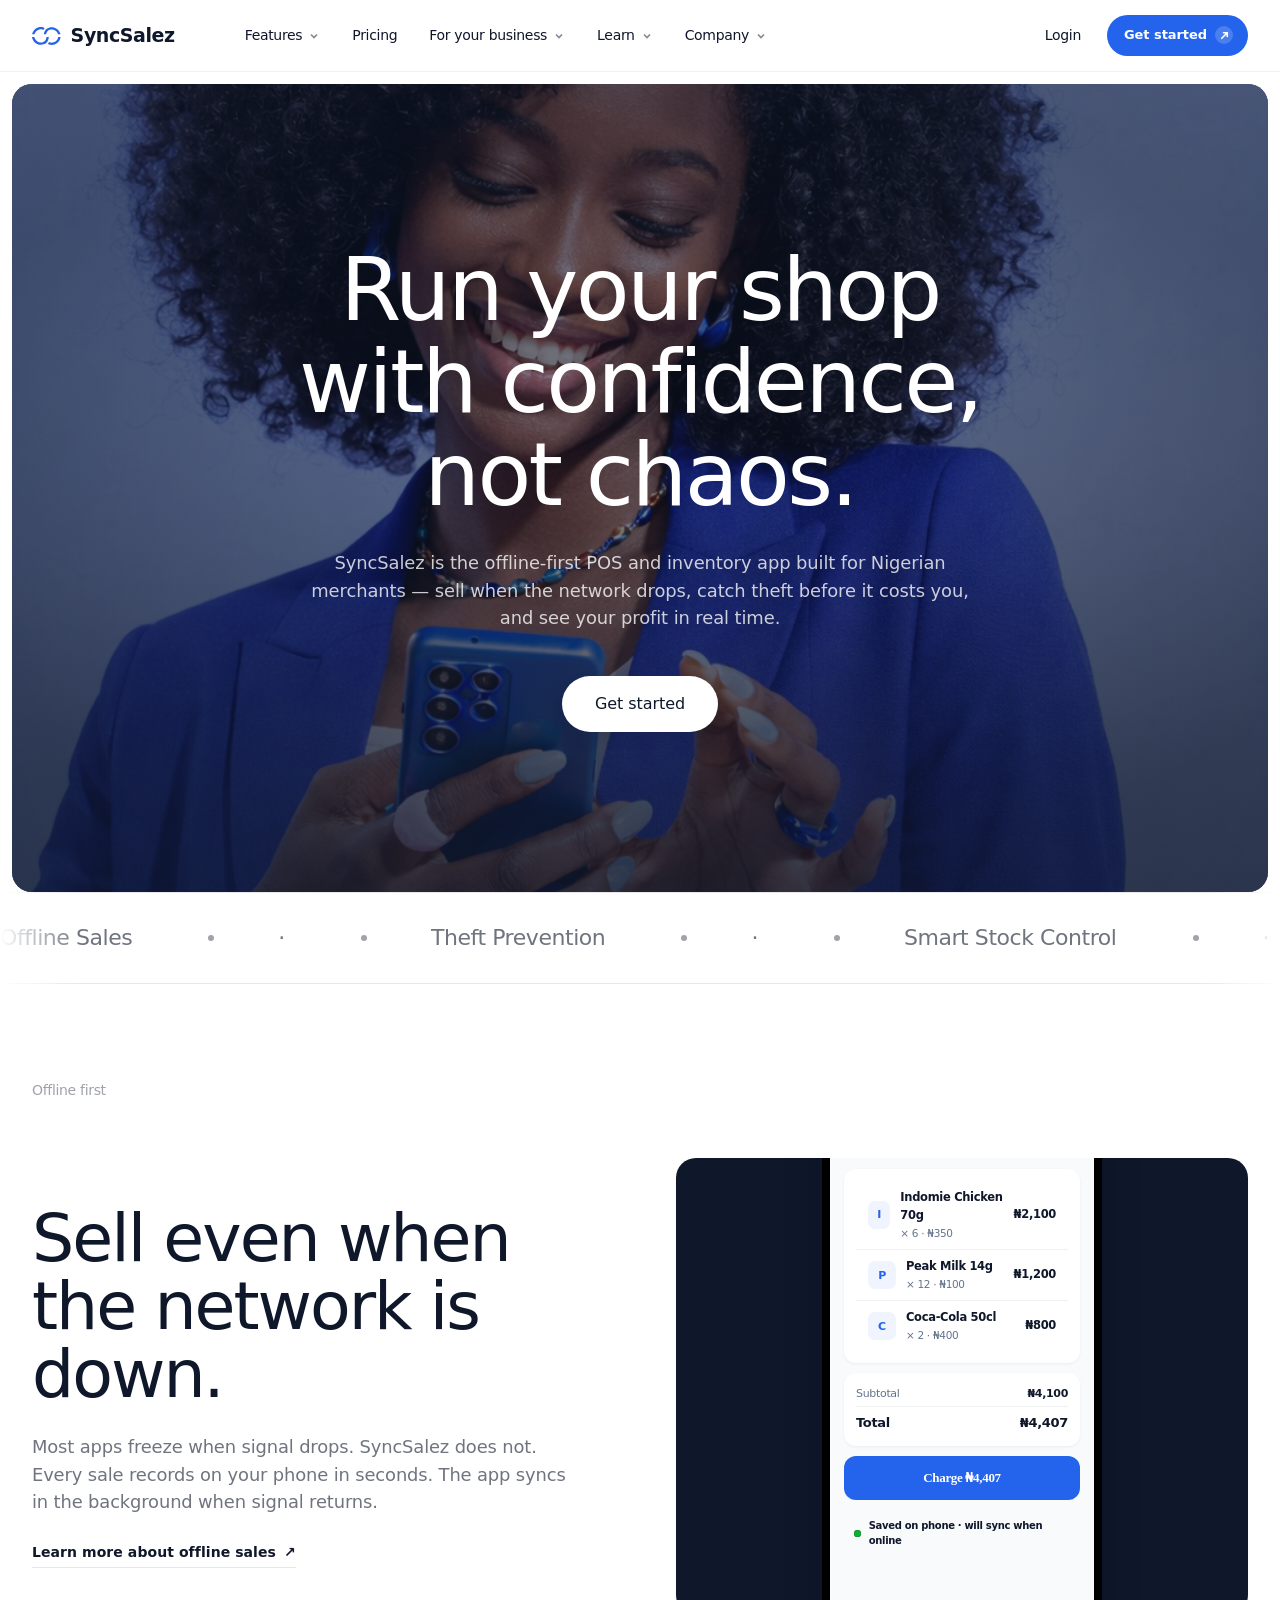
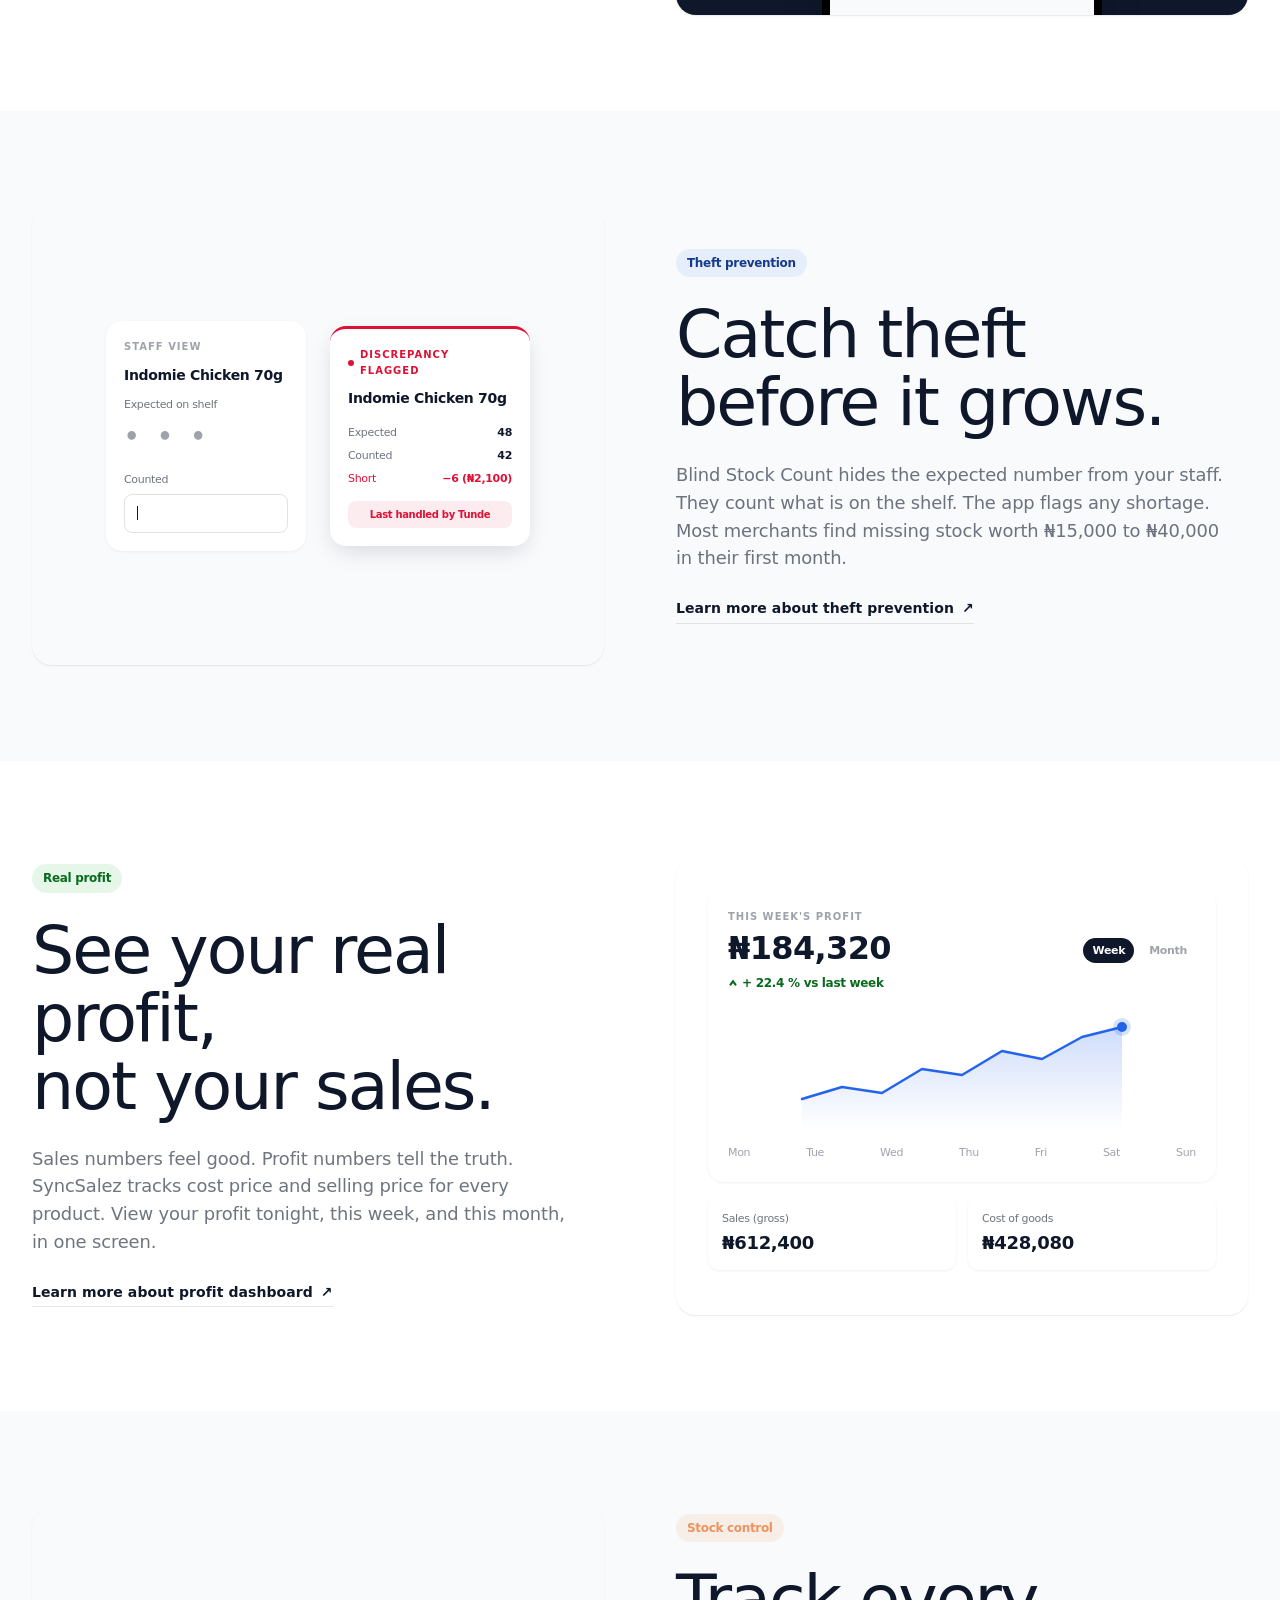
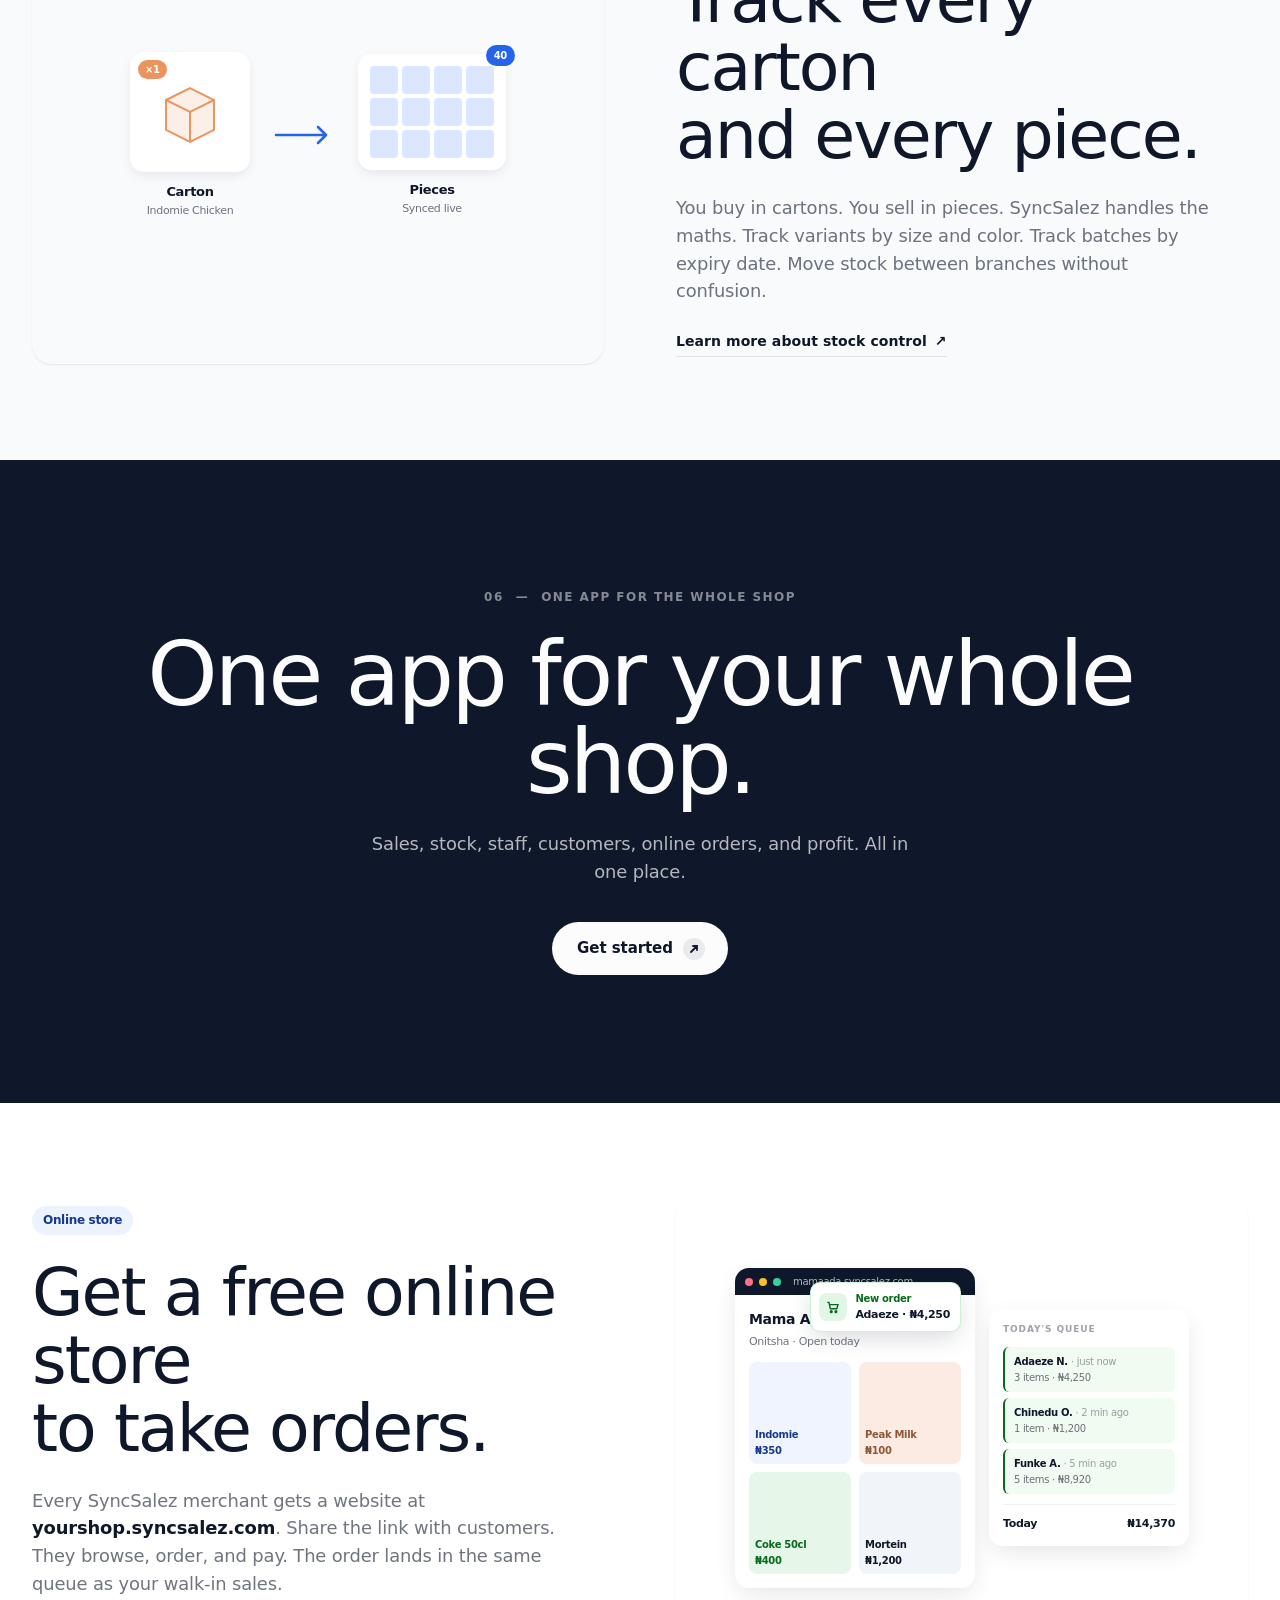
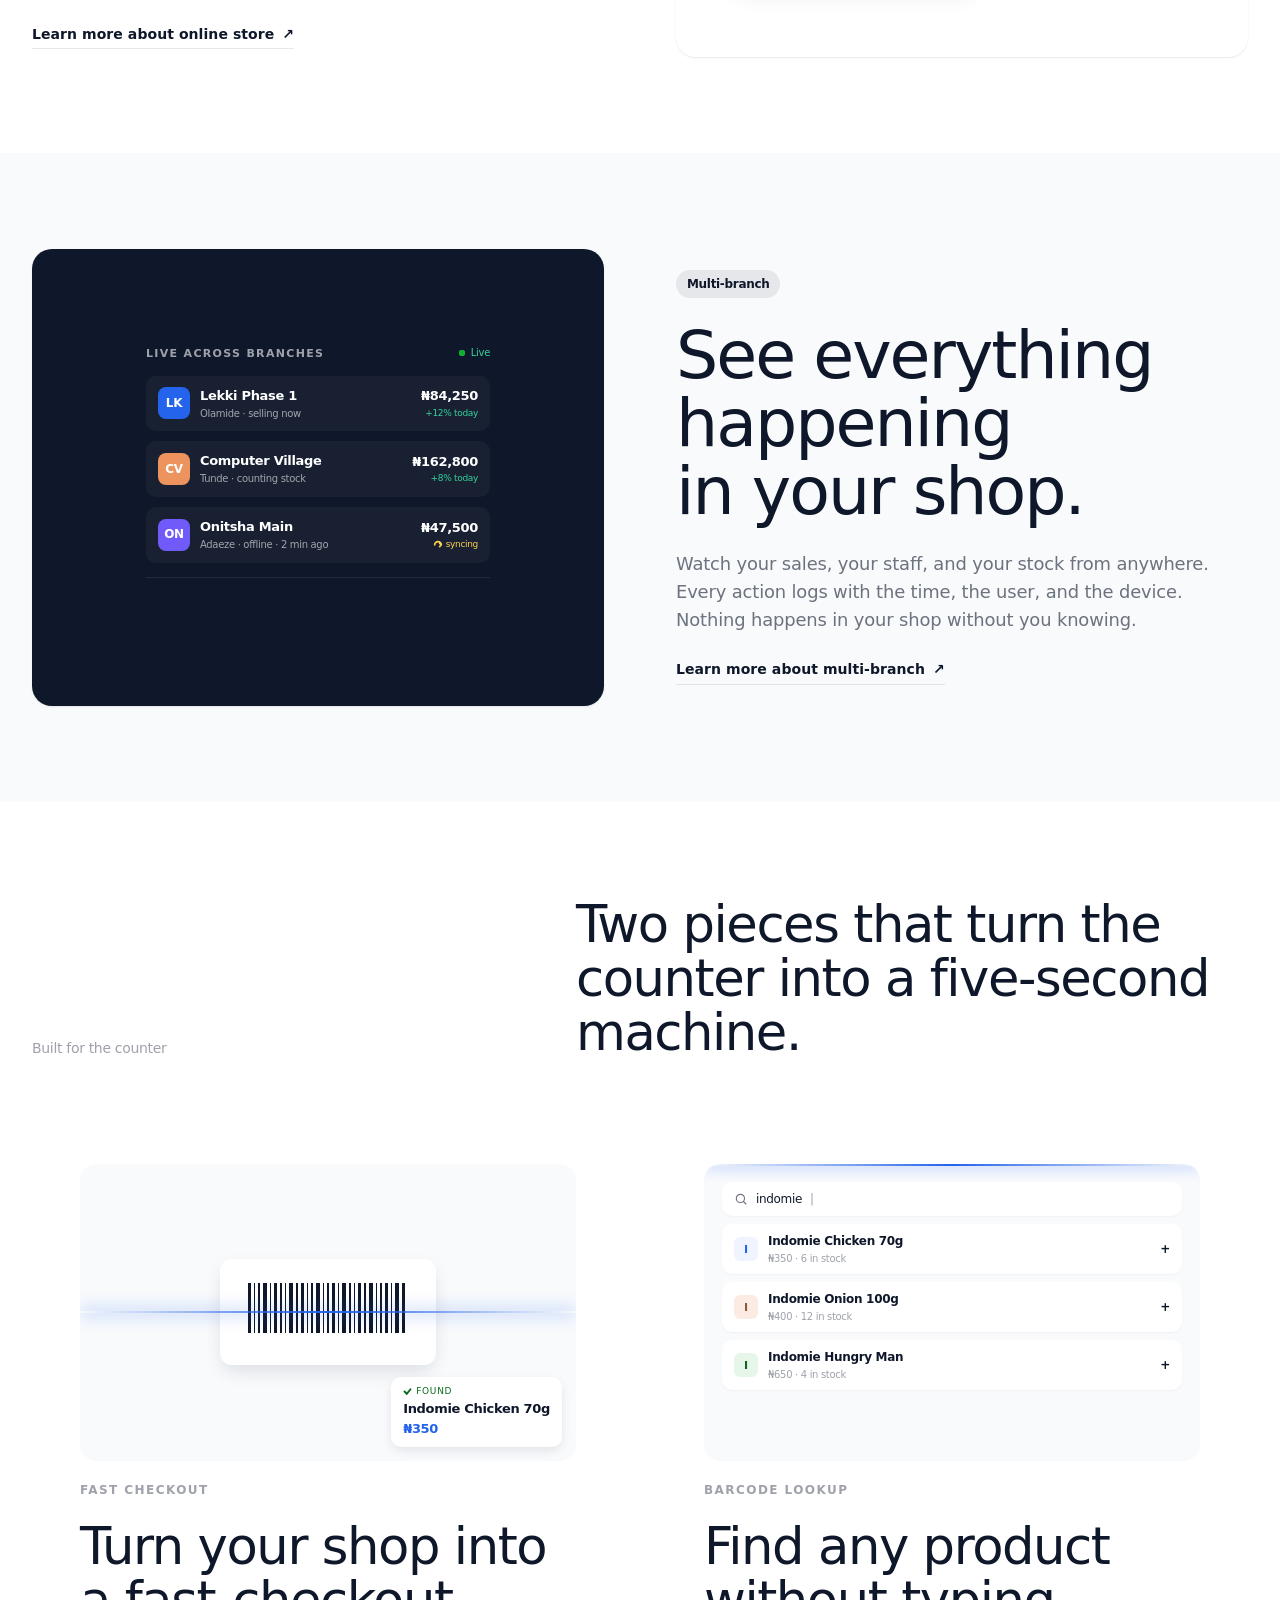
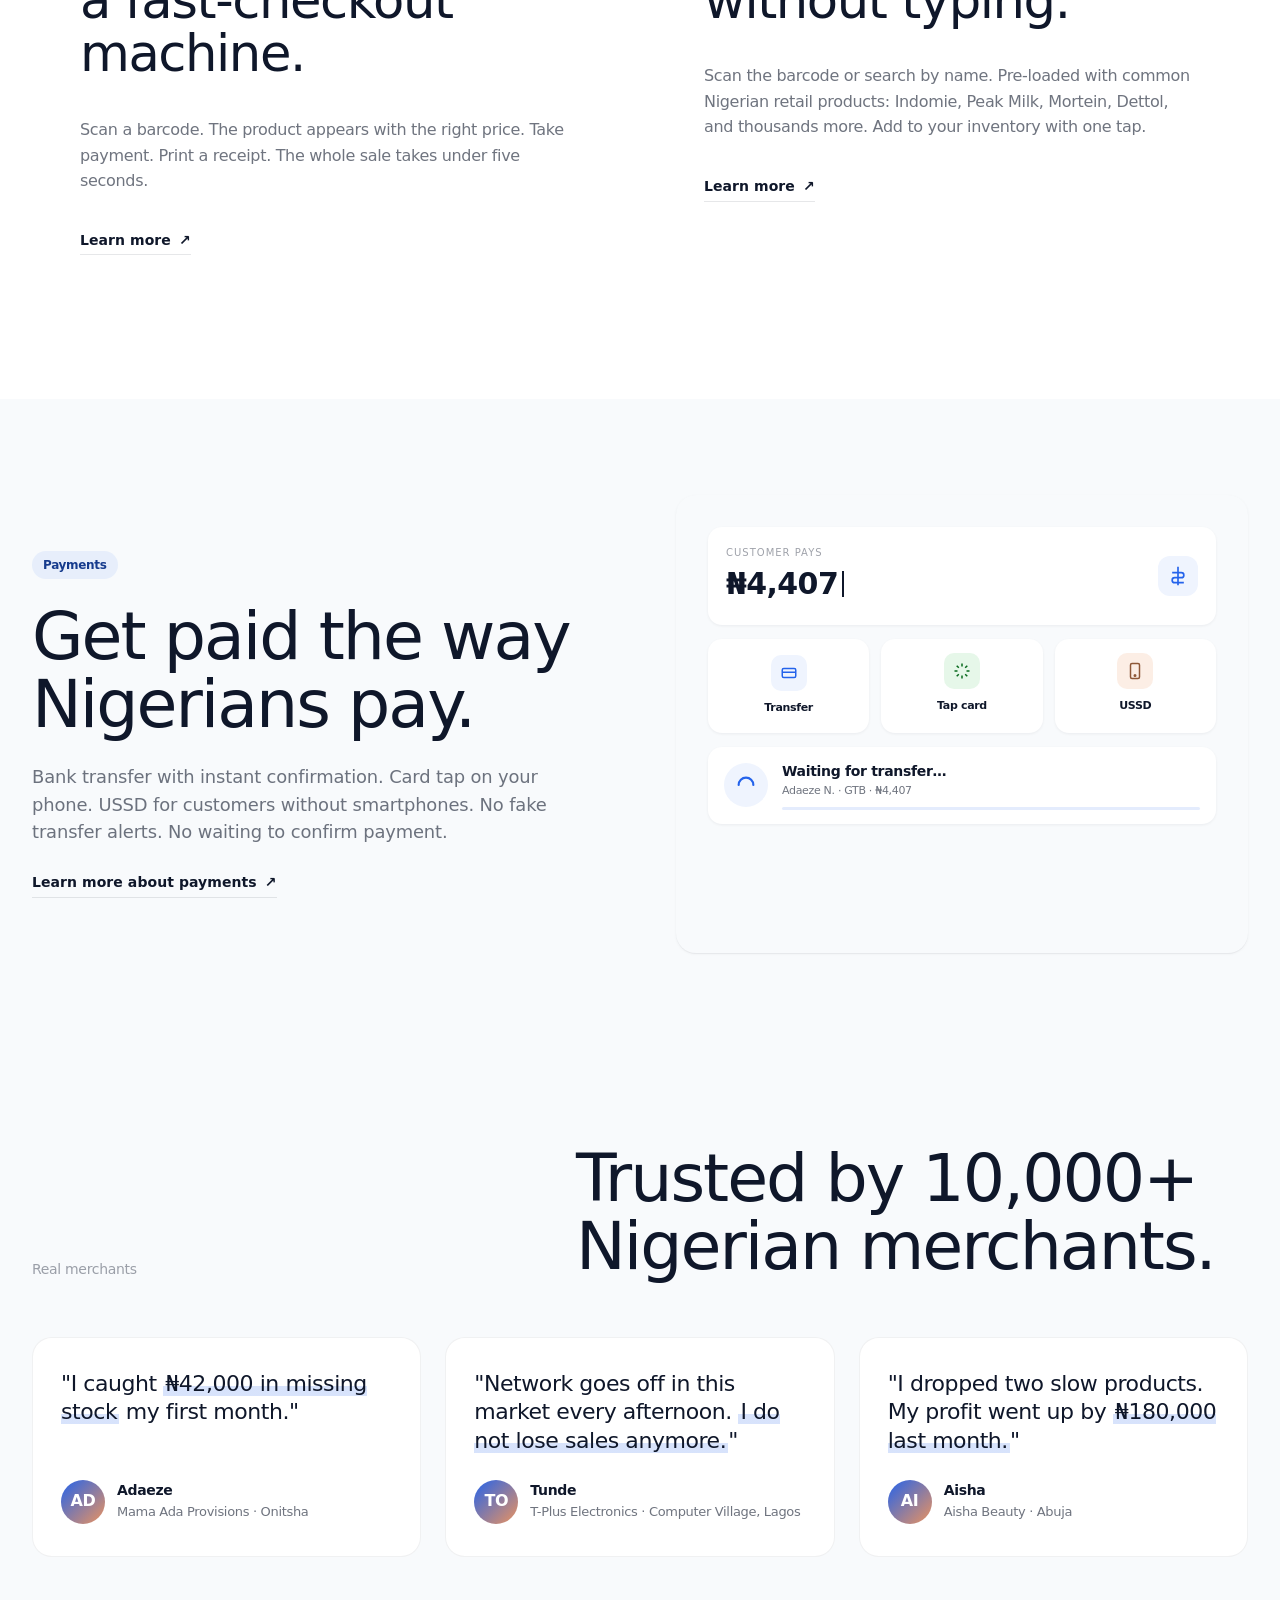
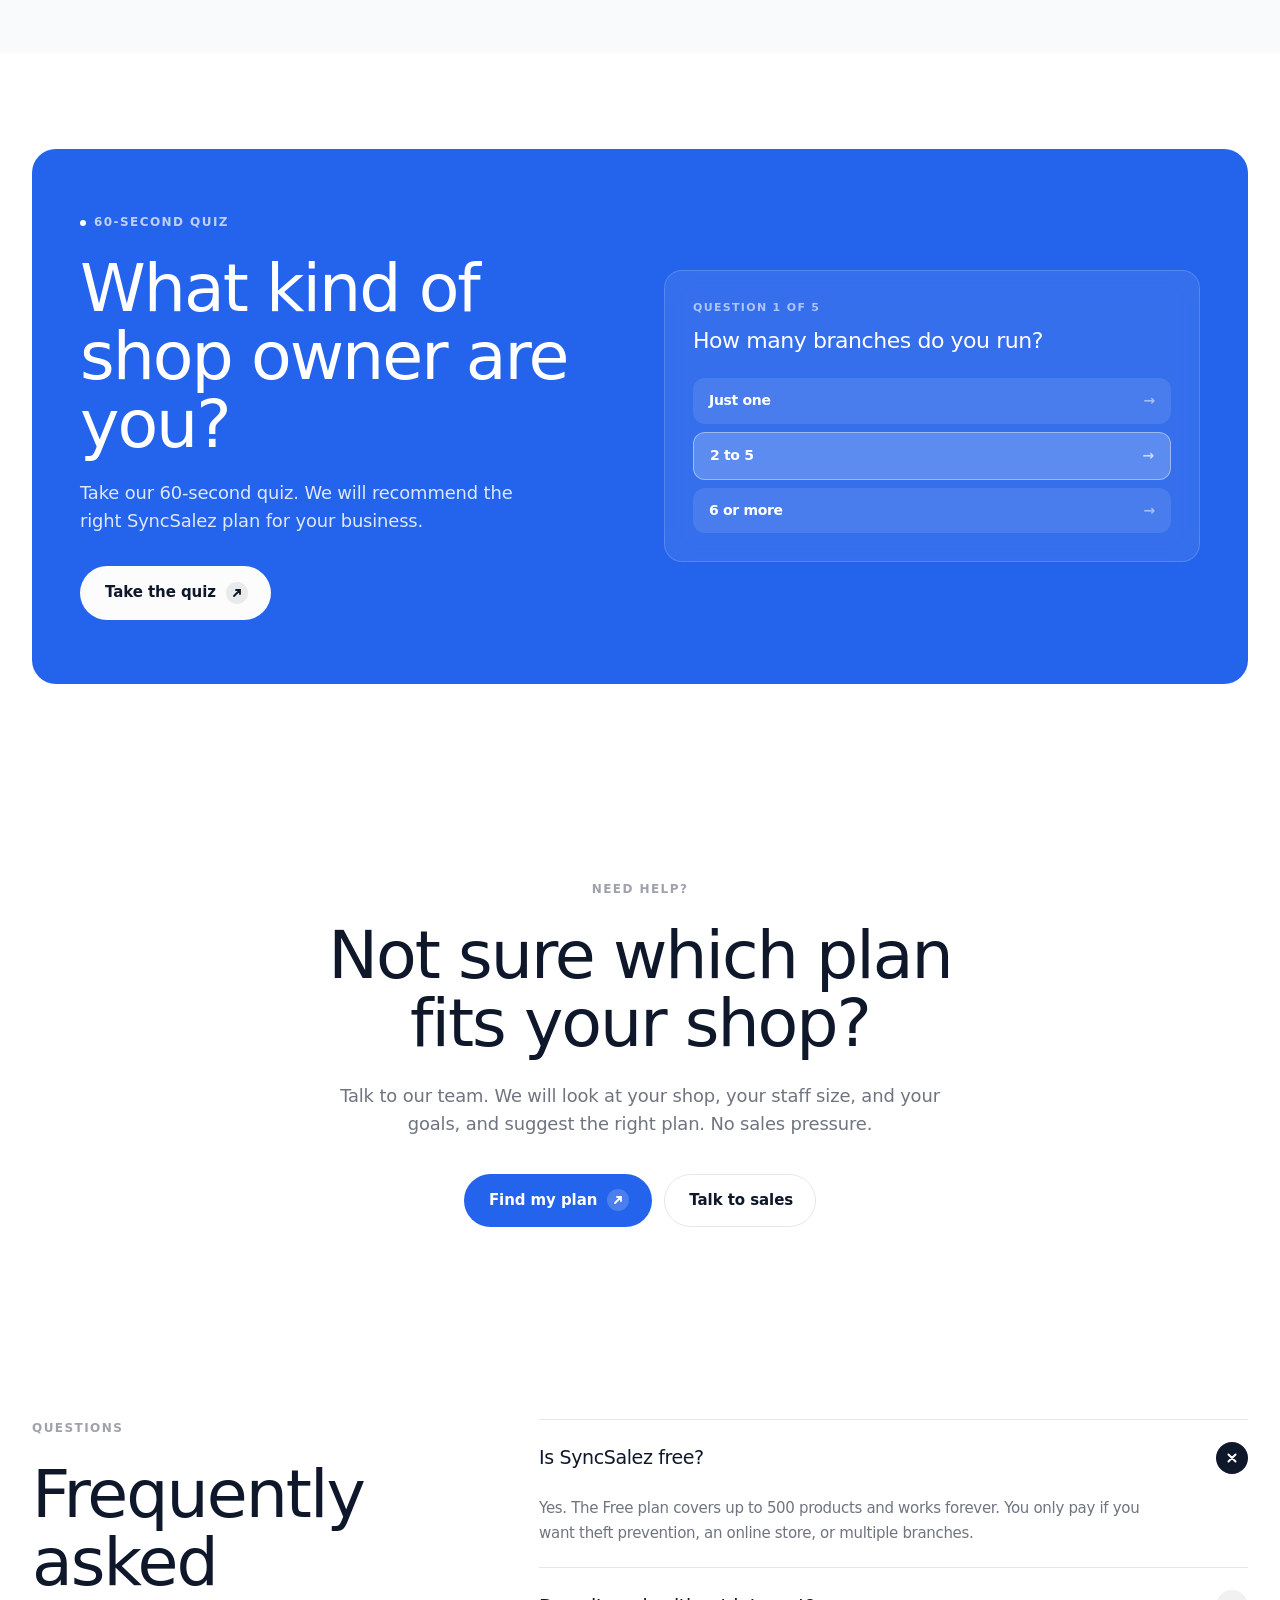
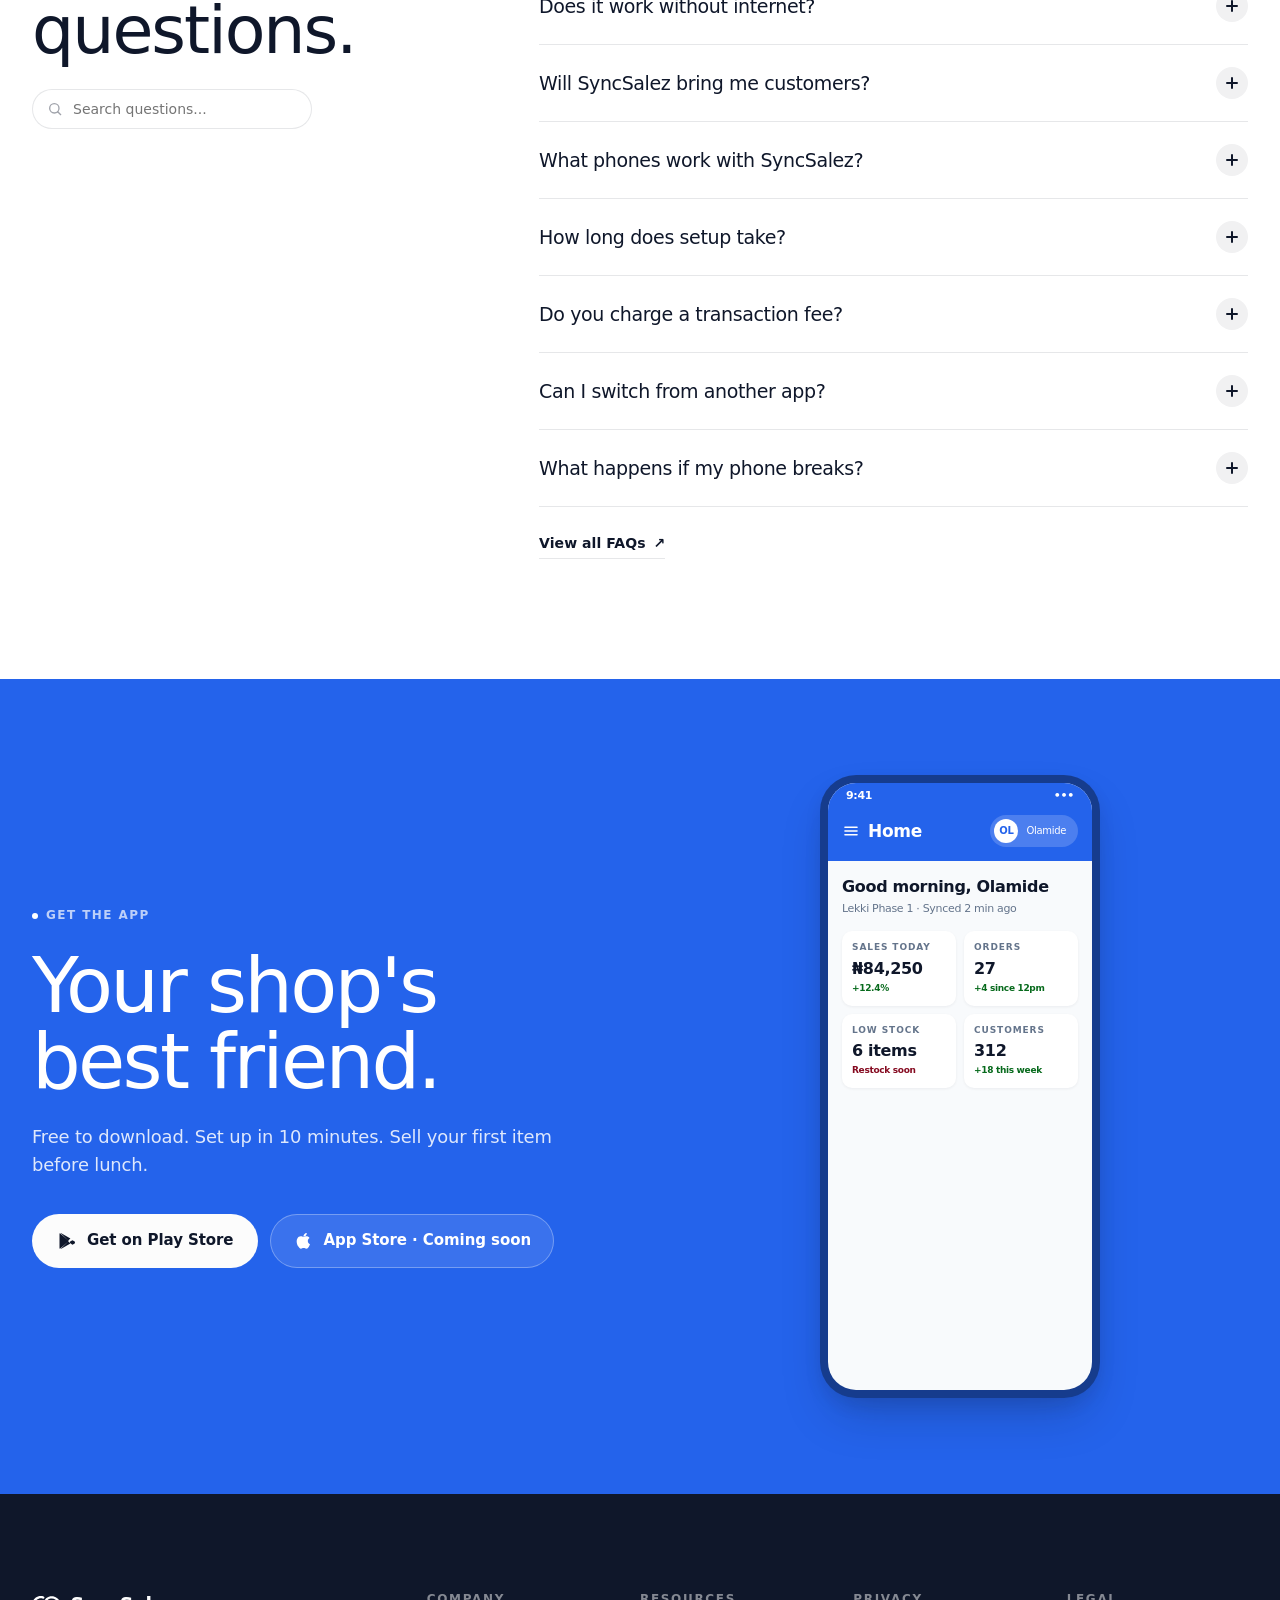
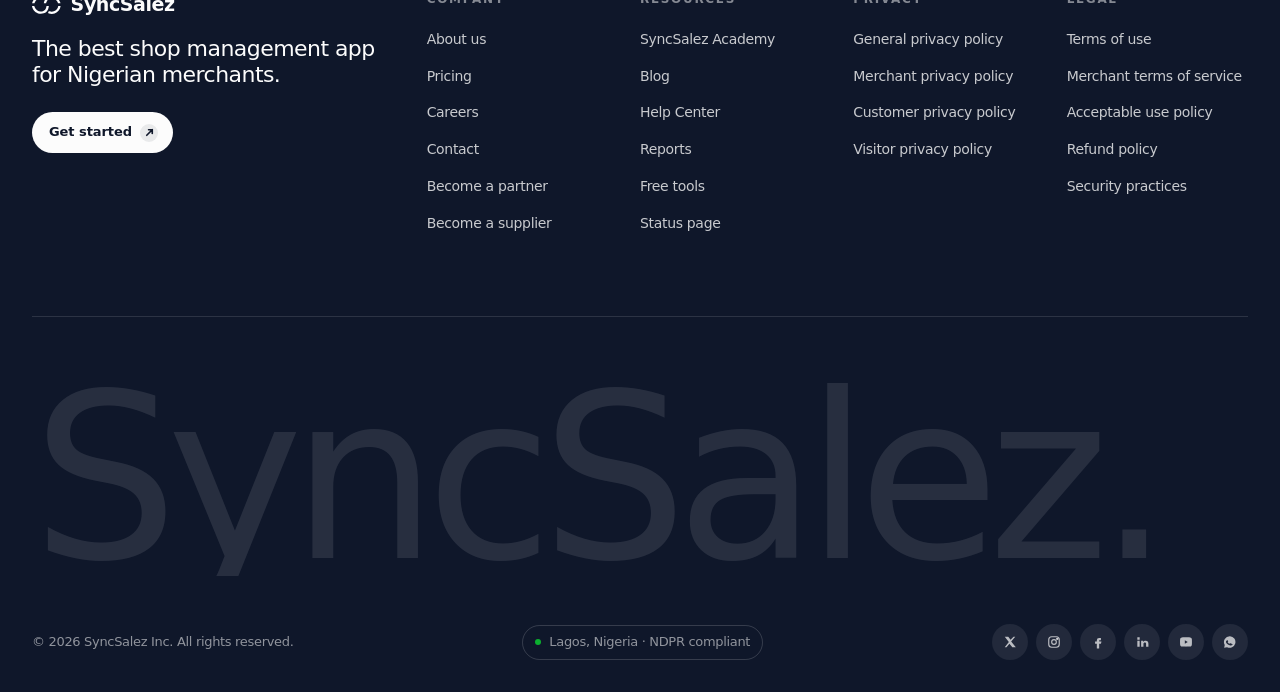
==== commit 3c6f46d9: "Hide scrollbars, auto-inject modal on all pages, wire all CTAs UX: - Hide every scrollbar site-wide " ====
--- a/index.html
+++ b/index.html
@@ -5,7 +5,7 @@
   <meta name="viewport" content="width=device-width, initial-scale=1" />
   <title>SyncSalez — Solving your shop problems, one feature at a time.</title>
   <meta name="description" content="Run your physical shop on any Android phone. Sell offline. Catch theft. See your profit in real time. Free to start." />
-  <link rel="stylesheet" href="assets/site.css?v=8" />
+  <link rel="stylesheet" href="assets/site.css?v=9" />
   <link rel="stylesheet" href="assets/animations.css?v=3" />
 </head>
 <body>
@@ -70,7 +70,7 @@
     </div>
     <div class="nav__cta">
       <a class="nav__login" href="coming-soon.html?page=Login">Login</a>
-      <a class="btn btn--primary btn--sm" href="coming-soon.html?page=Get+started">
+      <a class="btn btn--primary btn--sm" href="#waitlist" data-action="waitlist">
         Get started
         <span class="arr"><svg width="11" height="11" viewBox="0 0 12 12" fill="none" stroke="currentColor" stroke-width="1.8" stroke-linecap="round"><path d="M3 9 L9 3 M5 3 H9 V7"/></svg></span>
       </a>
@@ -98,7 +98,6 @@
         </p>
         <div class="hero__ctas">
           <a class="btn-pill btn-pill--light" href="#waitlist" data-action="waitlist">Get started</a>
-          <a class="btn-pill btn-pill--dark" href="#waitlist" data-action="waitlist">See pricing</a>
         </div>
       </div>
     </div>
@@ -375,7 +374,7 @@
     </div>
     <h2 class="h-display" style="color:var(--off-white);max-width:18ch;margin:0 auto 24px;">One app for your whole shop.</h2>
     <p class="lead" style="color:rgba(252,252,252,0.7);max-width:50ch;margin:0 auto 36px;">Sales, stock, staff, customers, online orders, and profit. All in one place.</p>
-    <a class="btn btn--invert" href="coming-soon.html?page=Get+started">
+    <a class="btn btn--invert" href="#waitlist" data-action="waitlist">
       Get started
       <span class="arr"><svg width="12" height="12" viewBox="0 0 12 12" fill="none" stroke="currentColor" stroke-width="1.8" stroke-linecap="round"><path d="M3 9 L9 3 M5 3 H9 V7"/></svg></span>
     </a>
@@ -1082,7 +1081,7 @@
           SyncSalez
         </a>
         <div class="footer__brand-blurb">The best shop management app for Nigerian merchants.</div>
-        <a class="btn btn--invert btn--sm" href="coming-soon.html?page=Get+started">Get started <span class="arr"><svg width="11" height="11" viewBox="0 0 12 12" fill="none" stroke="currentColor" stroke-width="1.8" stroke-linecap="round"><path d="M3 9 L9 3 M5 3 H9 V7"/></svg></span></a>
+        <a class="btn btn--invert btn--sm" href="#waitlist" data-action="waitlist">Get started <span class="arr"><svg width="11" height="11" viewBox="0 0 12 12" fill="none" stroke="currentColor" stroke-width="1.8" stroke-linecap="round"><path d="M3 9 L9 3 M5 3 H9 V7"/></svg></span></a>
       </div>
       <div>
         <h5>Company</h5>
@@ -1147,88 +1146,10 @@
 
 <a class="sticky-cta" href="#waitlist" data-action="waitlist">Get started — free <span style="opacity:0.7;">→</span></a>
 
-<!-- ============================================================
-     WAITLIST MODAL
-     Endpoint is configured below via data-endpoint. Set it to your
-     deployed Google Apps Script web app URL (see apps-script/README.md).
-     If left as "REPLACE_WITH_APPS_SCRIPT_URL", submissions will be
-     simulated locally so the UI can be tested.
-     ============================================================ -->
-<div class="waitlist" id="waitlist" aria-hidden="true" role="dialog" aria-modal="true" aria-labelledby="waitlist-title" data-endpoint="https://script.google.com/macros/s/AKfycbx2By9utbTNRMvfWzyRge0Dc3O6QWIjLOfs715Y1-lJvmR5rMEix3NMt8WbWmPK5lRh/exec">
-  <div class="waitlist__backdrop" data-waitlist-close></div>
-  <div class="waitlist__panel" role="document">
-    <button class="waitlist__close" aria-label="Close" data-waitlist-close>
-      <svg width="16" height="16" viewBox="0 0 16 16" fill="none" stroke="currentColor" stroke-width="1.8" stroke-linecap="round"><path d="M3 3 L13 13 M13 3 L3 13"/></svg>
-    </button>
-
-    <div class="waitlist__view" data-view="form">
-      <span class="waitlist__pill"><span class="dot-pulse"></span> Coming soon</span>
-      <h2 id="waitlist-title" class="waitlist__title">Be first in line.</h2>
-      <p class="waitlist__lead">SyncSalez is launching soon. Join the waitlist and you'll be among the first to know — plus you get founding-merchant perks and special early access reserved for the list.</p>
-
-      <form class="waitlist__form" id="waitlist-form" novalidate>
-        <div class="field">
-          <label for="wl-name">Full name</label>
-          <input id="wl-name" name="name" type="text" autocomplete="name" required />
-        </div>
-        <div class="field">
-          <label for="wl-email">Email</label>
-          <input id="wl-email" name="email" type="email" autocomplete="email" placeholder="you@example.com" required />
-          <small class="field__hint">We'll send your confirmation here.</small>
-        </div>
-        <div class="field">
-          <label for="wl-phone">WhatsApp number</label>
-          <input id="wl-phone" name="phone" type="tel" autocomplete="tel" placeholder="+234 803 000 0000" required />
-        </div>
-        <div class="field">
-          <label for="wl-location">Location</label>
-          <input id="wl-location" name="location" type="text" placeholder="City, State" required />
-        </div>
-        <div class="field">
-          <label for="wl-category">Business category</label>
-          <select id="wl-category" name="category" required>
-            <option value="">Select your business type</option>
-            <option>Provision stores &amp; supermarkets</option>
-            <option>Pharmacies</option>
-            <option>Fashion &amp; cosmetics</option>
-            <option>Food &amp; drinks</option>
-            <option>Electronics</option>
-            <option>Building materials</option>
-            <option>Other</option>
-          </select>
-        </div>
-
-        <button type="submit" class="waitlist__submit">
-          <span class="waitlist__submit-text">Join the waitlist</span>
-          <span class="waitlist__submit-loading">
-            <span class="spinner" aria-hidden="true"></span>
-            Submitting…
-          </span>
-        </button>
-        <p class="waitlist__note">By joining, you agree we may contact you about SyncSalez. We never share your info.</p>
-      </form>
-    </div>
-
-    <div class="waitlist__view" data-view="success" hidden>
-      <div class="waitlist__icon waitlist__icon--ok" aria-hidden="true">
-        <svg width="28" height="28" viewBox="0 0 24 24" fill="none" stroke="currentColor" stroke-width="2.2" stroke-linecap="round" stroke-linejoin="round"><path d="M5 12l4 4L19 7"/></svg>
-      </div>
-      <h2 class="waitlist__title">You're on the list.</h2>
-      <p class="waitlist__lead">We just sent your confirmation to your inbox. As soon as SyncSalez goes live, you'll be among the first to know — keep an eye on your email.</p>
-      <button type="button" class="btn btn--primary" data-waitlist-close>Done</button>
-    </div>
-
-    <div class="waitlist__view" data-view="error" hidden>
-      <div class="waitlist__icon waitlist__icon--err" aria-hidden="true">
-        <svg width="28" height="28" viewBox="0 0 24 24" fill="none" stroke="currentColor" stroke-width="2.2" stroke-linecap="round" stroke-linejoin="round"><path d="M12 8v5"/><circle cx="12" cy="16" r="0.5"/></svg>
-      </div>
-      <h2 class="waitlist__title">Something went wrong.</h2>
-      <p class="waitlist__lead waitlist__error-msg">Please try again. If it keeps happening, reach us at <a href="mailto:hello@syncsalez.com">hello@syncsalez.com</a>.</p>
-      <button type="button" class="btn btn--primary" data-waitlist-retry>Try again</button>
-    </div>
-  </div>
-</div>
-
-<script src="assets/site.js?v=5"></script>
+<!-- Waitlist modal is auto-injected by assets/site.js so every page on
+     the site has it without duplicating ~80 lines of markup. To
+     customize, edit MODAL_HTML in assets/site.js. -->
+
+<script src="assets/site.js?v=6"></script>
 </body>
 </html>
--- a/assets/site.css
+++ b/assets/site.css
@@ -1087,6 +1087,18 @@
 }
 
 /* ============================================================
+   HIDE ALL SCROLLBARS (scroll still works — only the visual is gone)
+   ============================================================ */
+* {
+  scrollbar-width: none;       /* Firefox */
+  -ms-overflow-style: none;    /* IE / old Edge */
+}
+*::-webkit-scrollbar { display: none; width: 0; height: 0; }
+html, body { scrollbar-width: none; -ms-overflow-style: none; }
+html::-webkit-scrollbar,
+body::-webkit-scrollbar { display: none; width: 0; height: 0; }
+
+/* ============================================================
    WAITLIST MODAL
    ============================================================ */
 .waitlist {
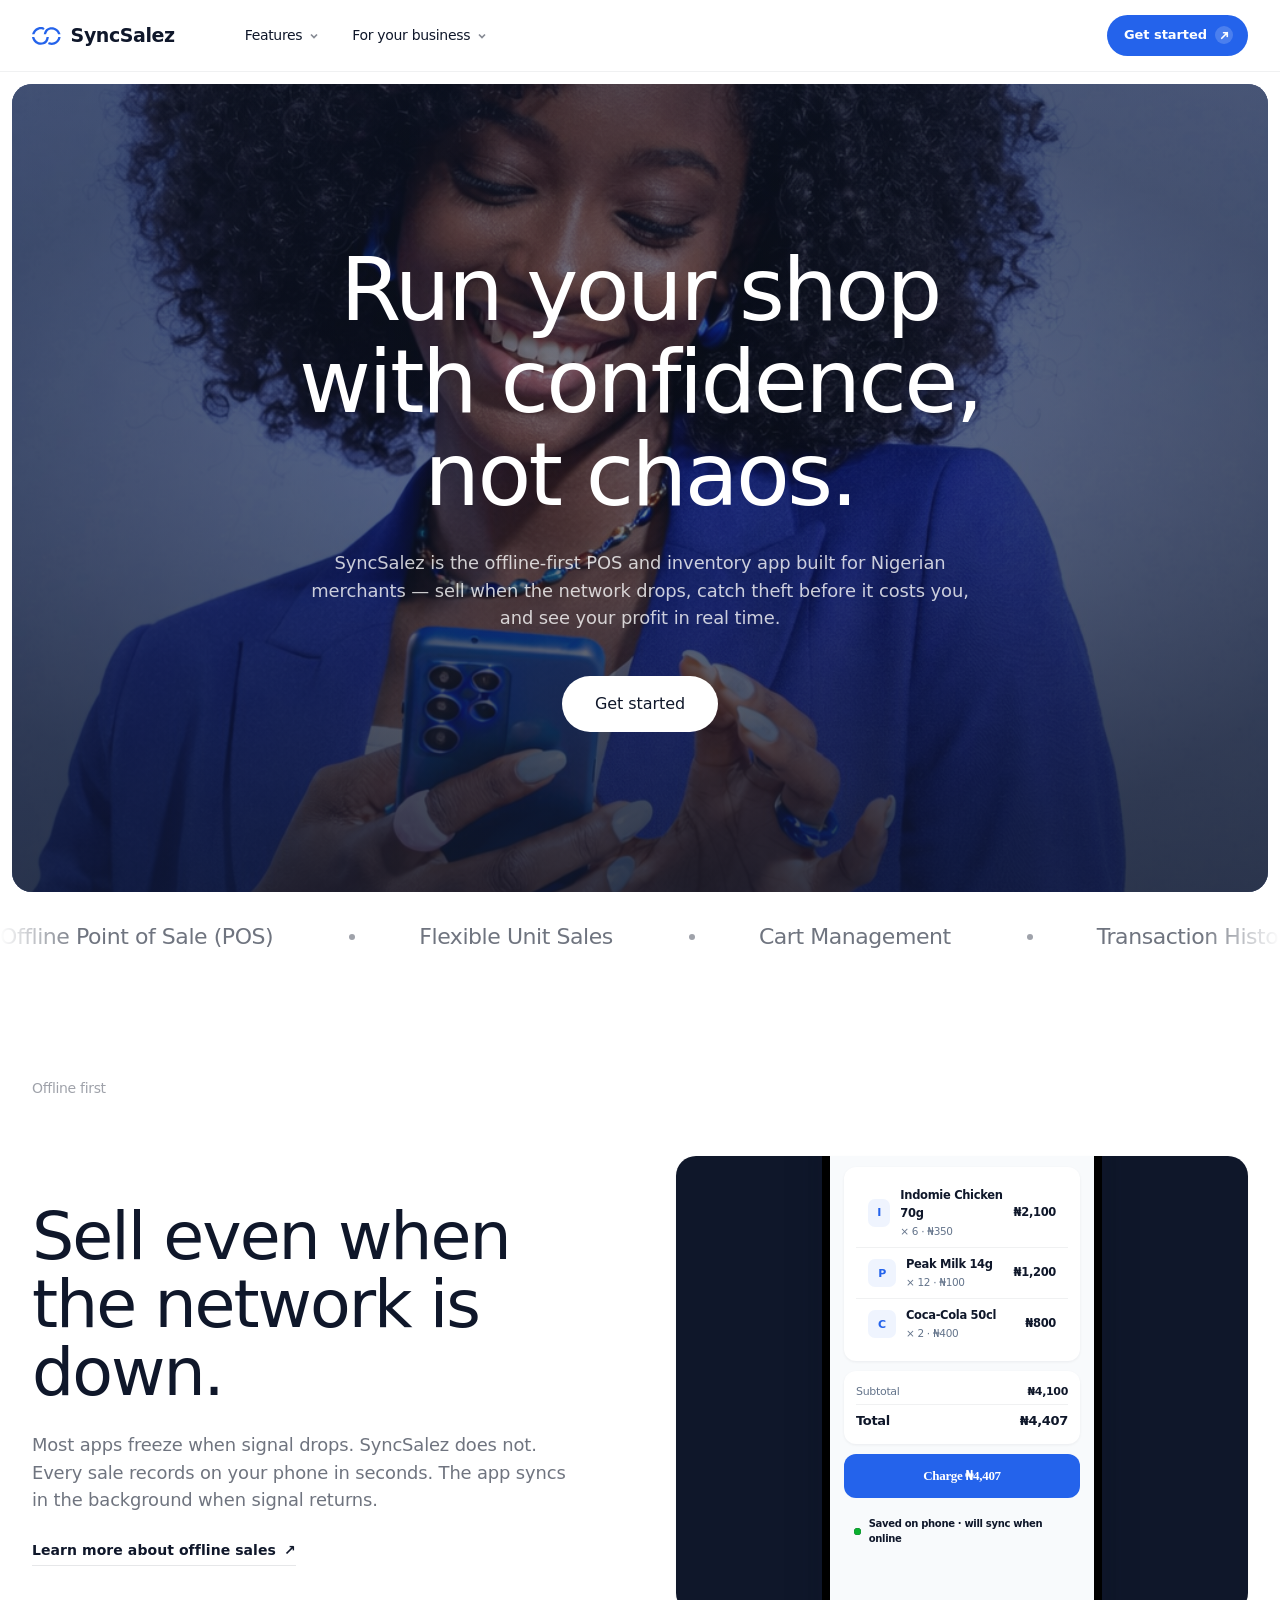
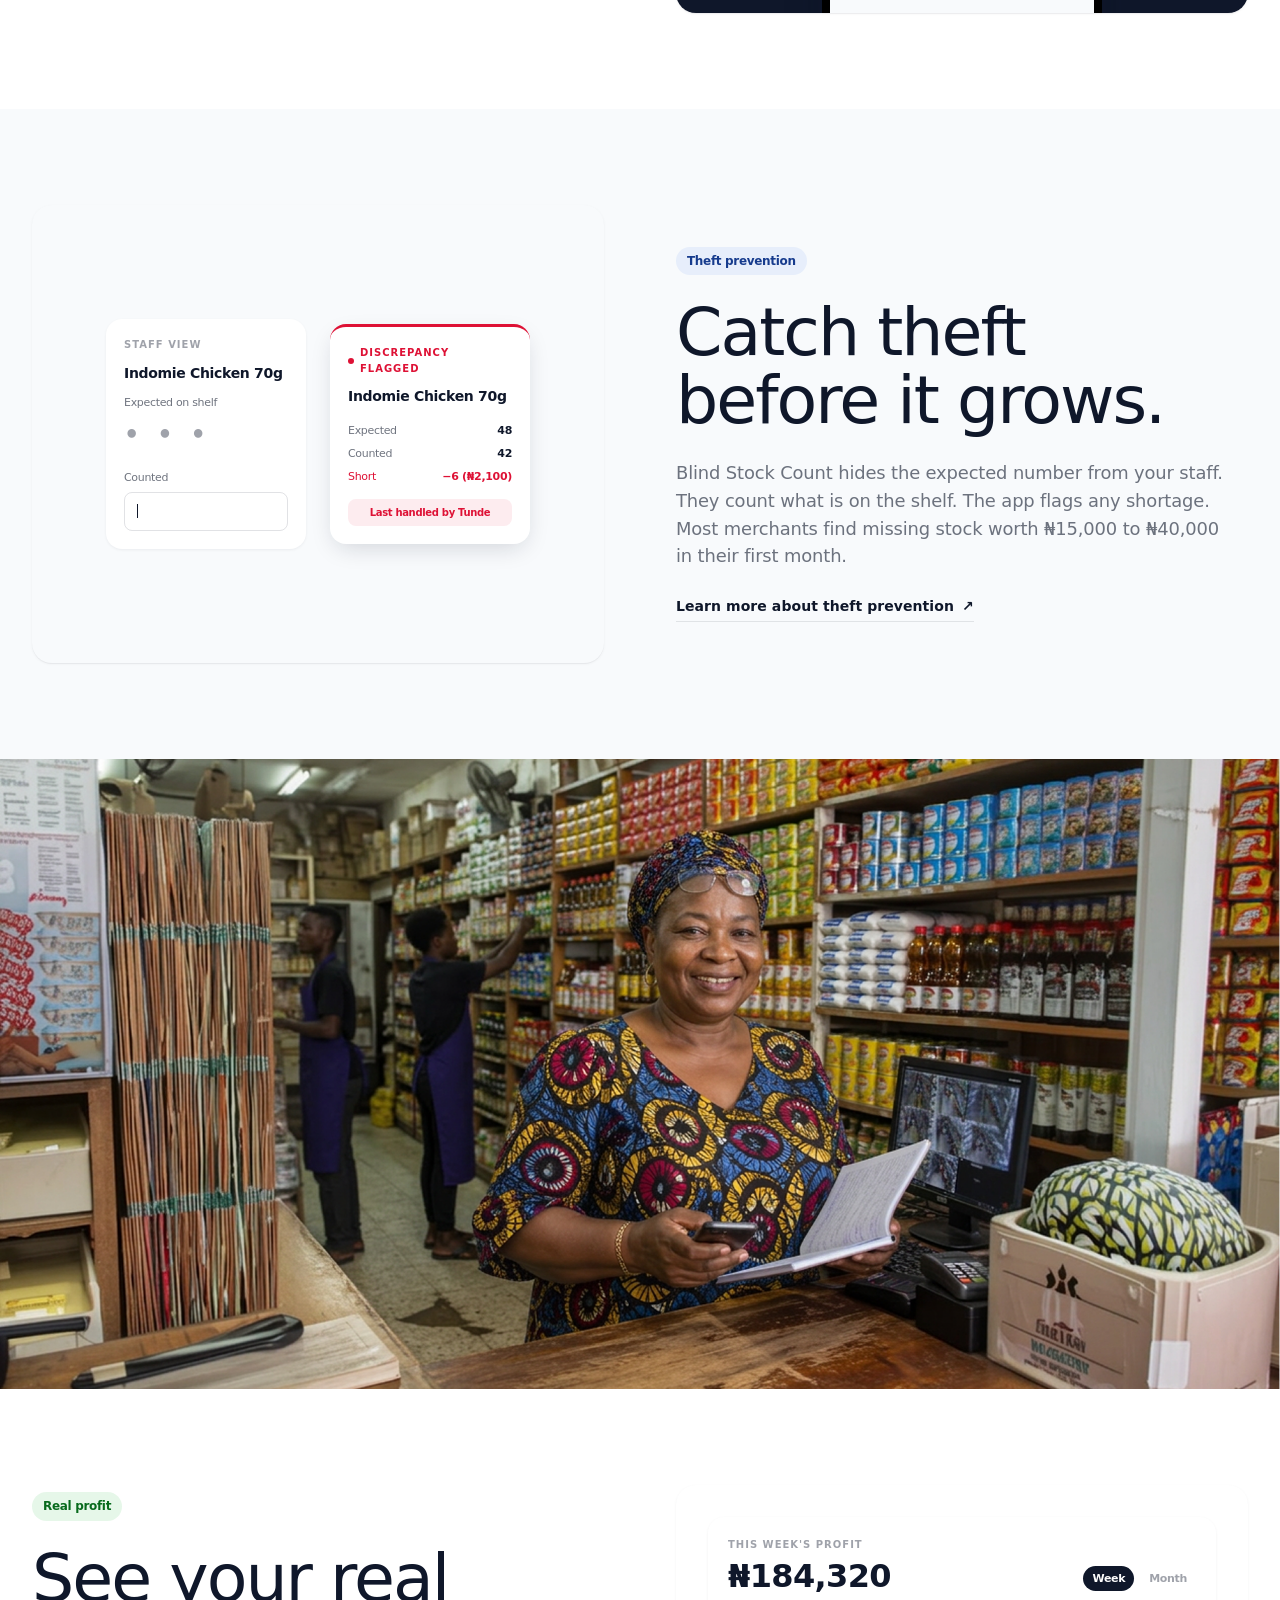
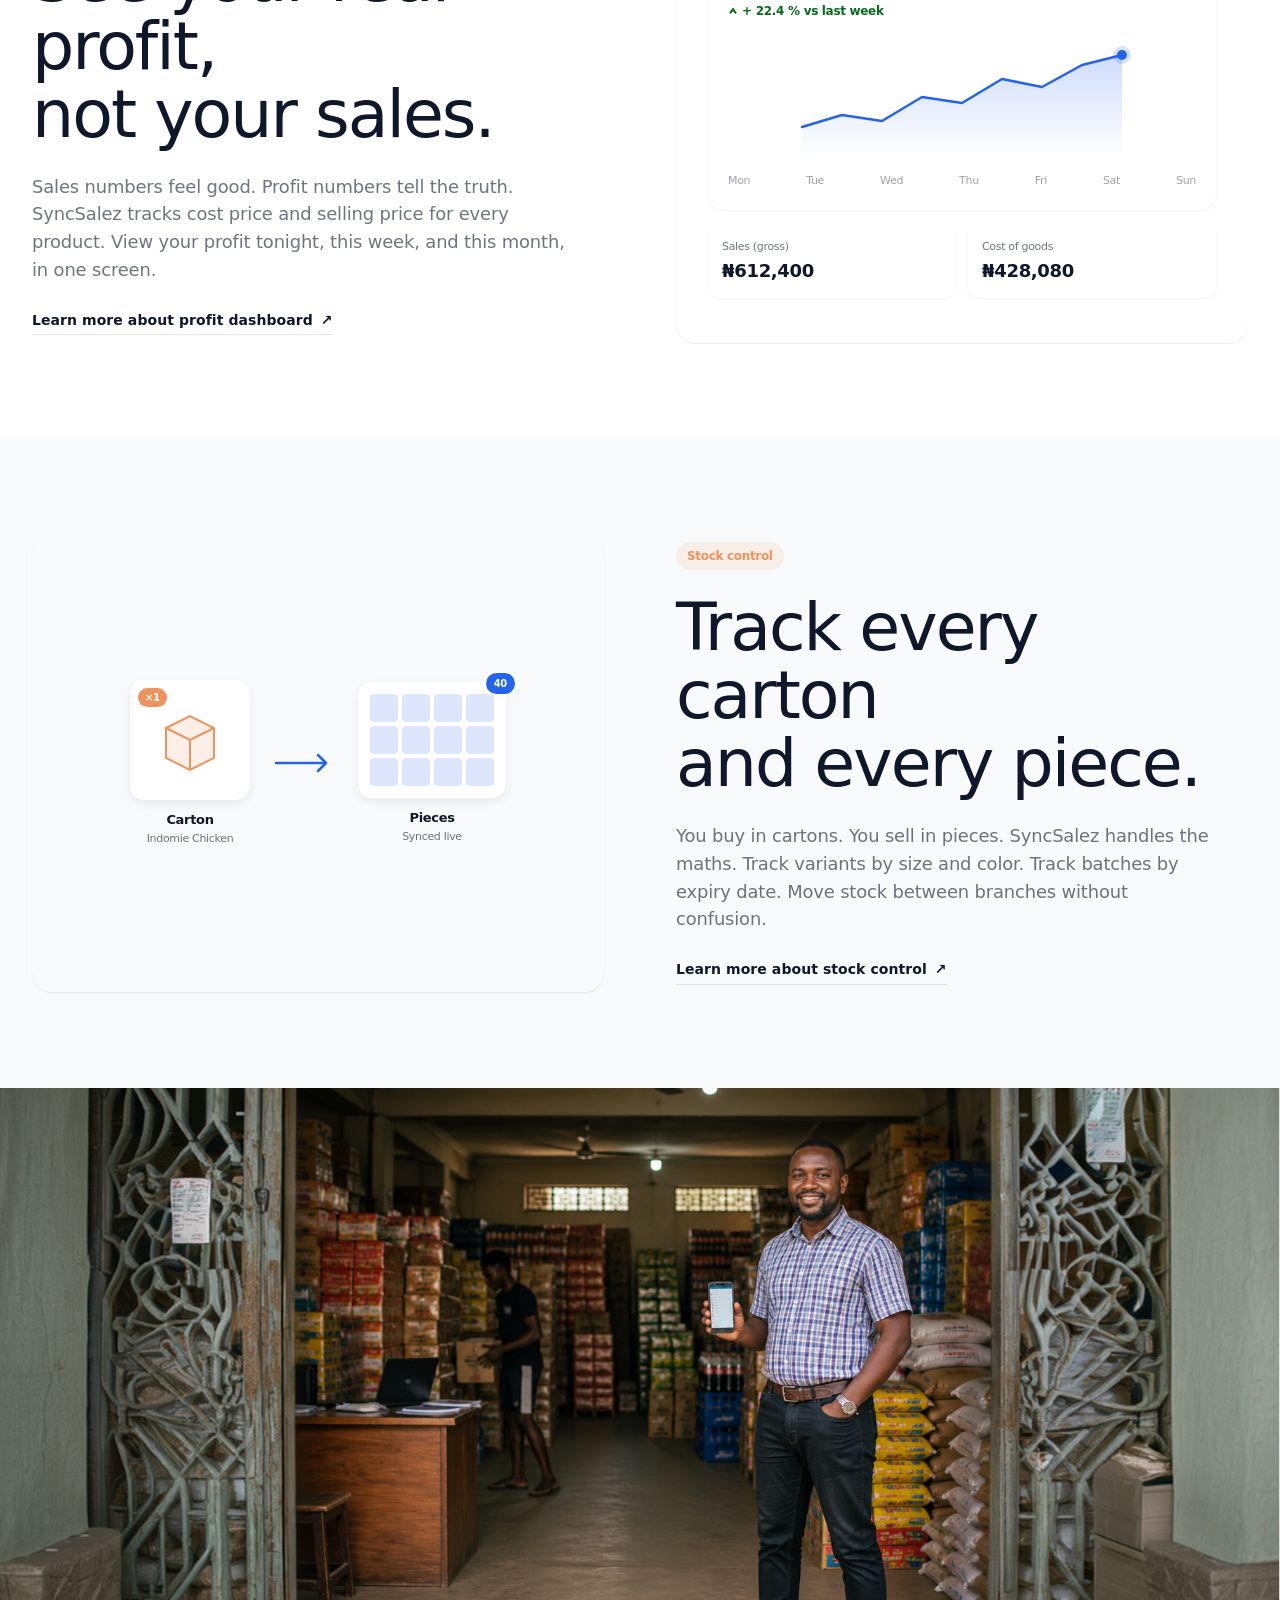
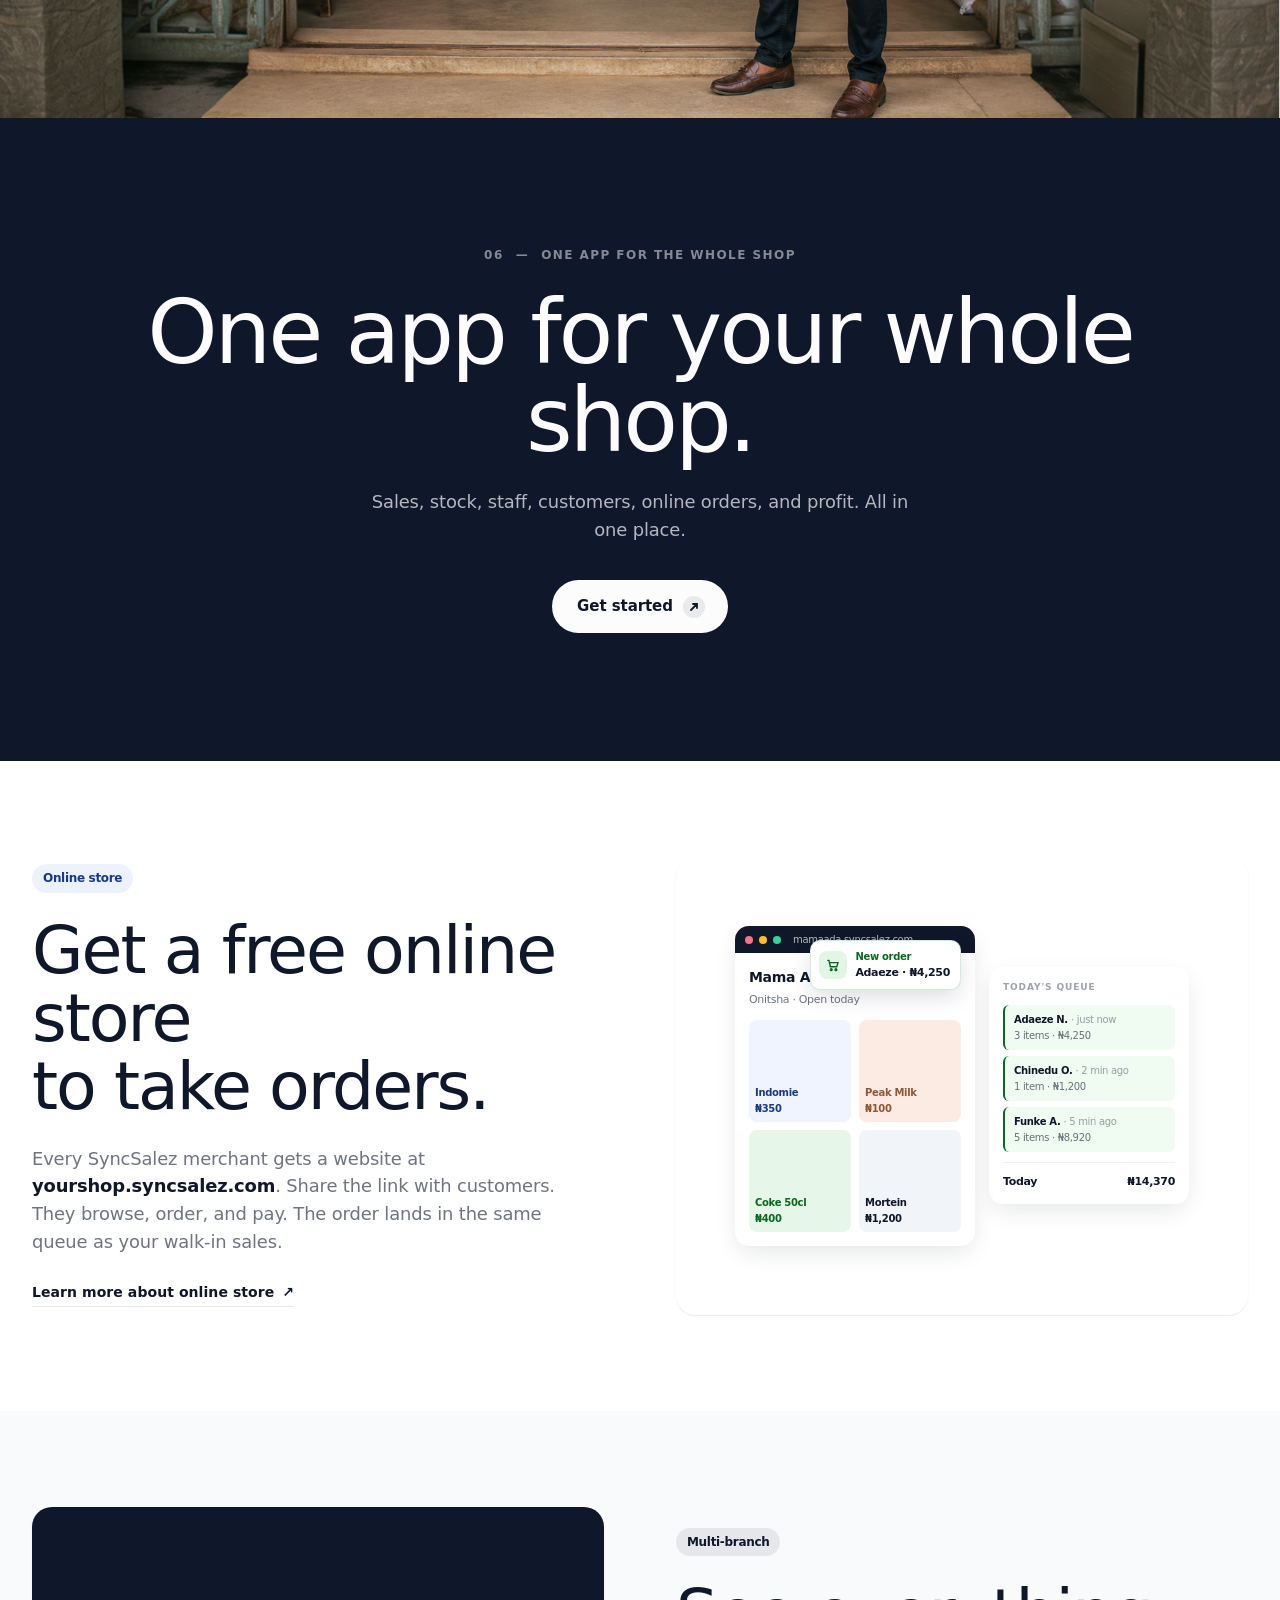
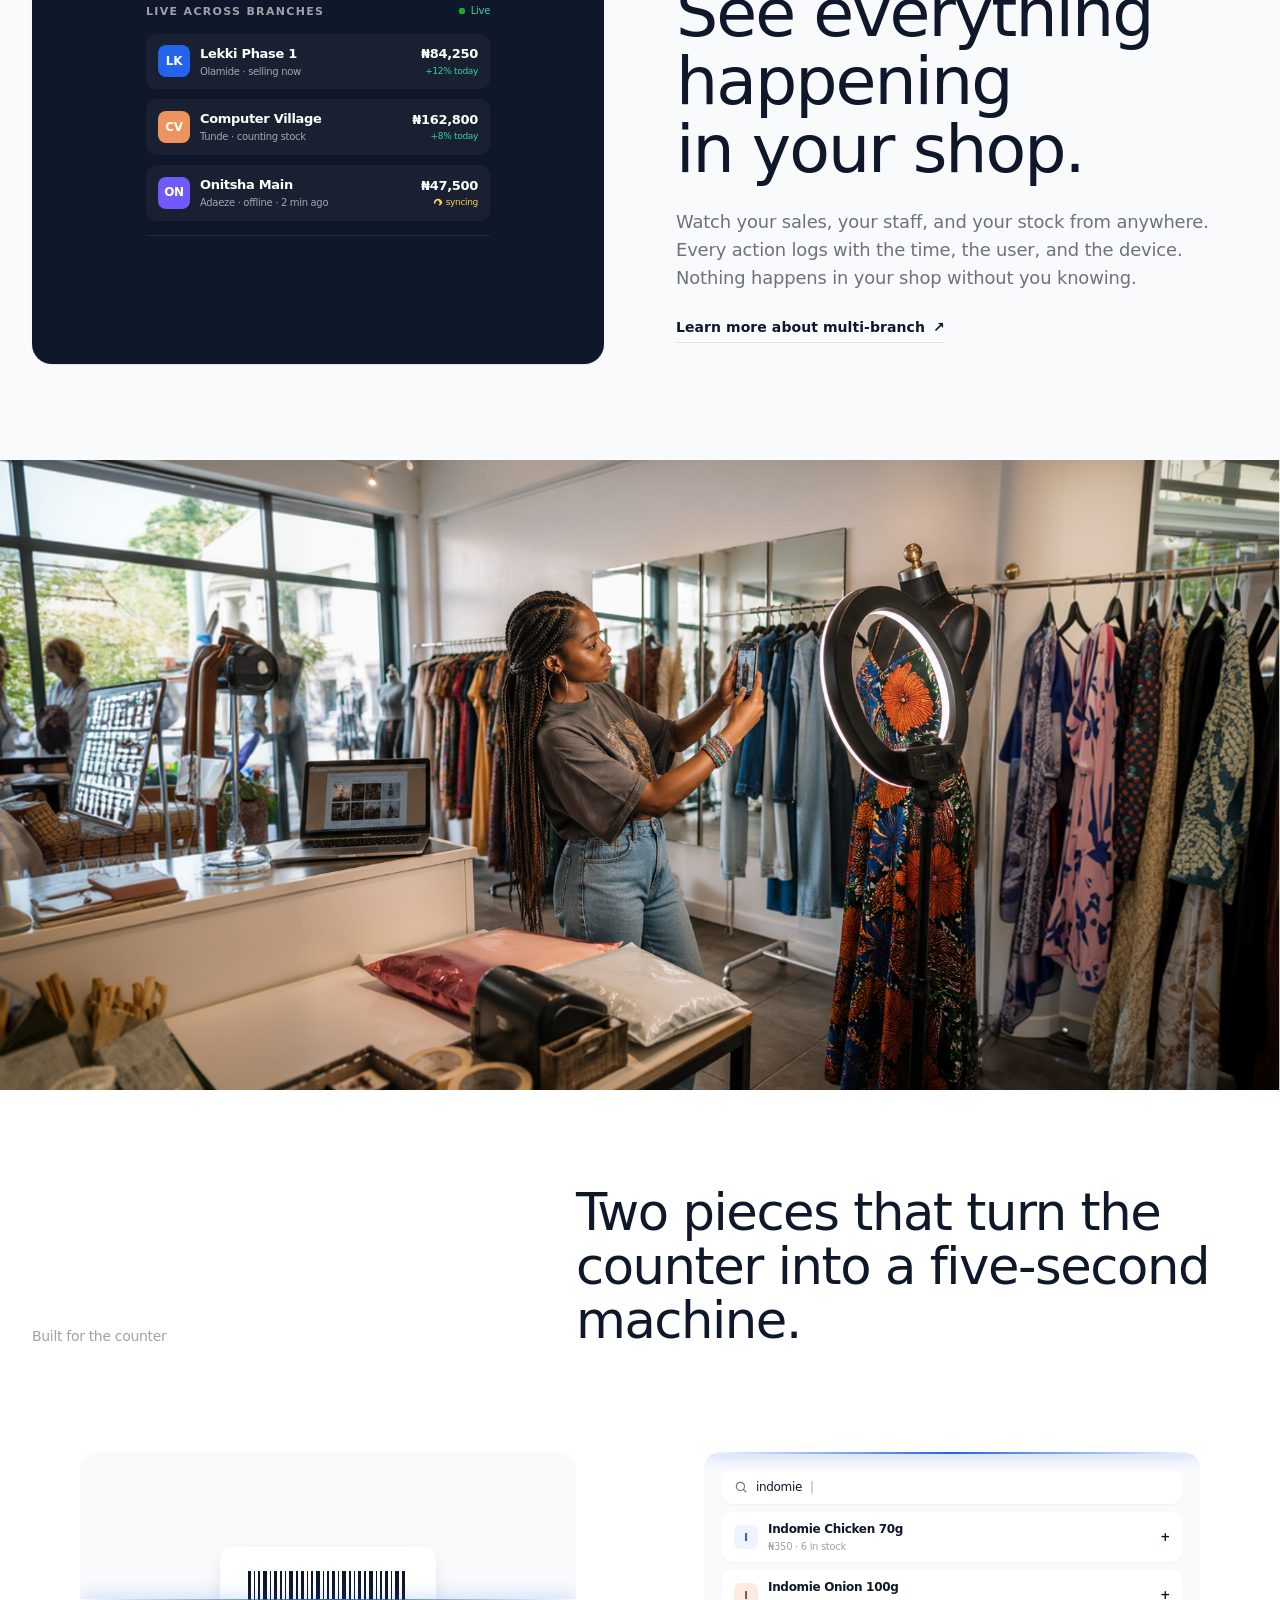
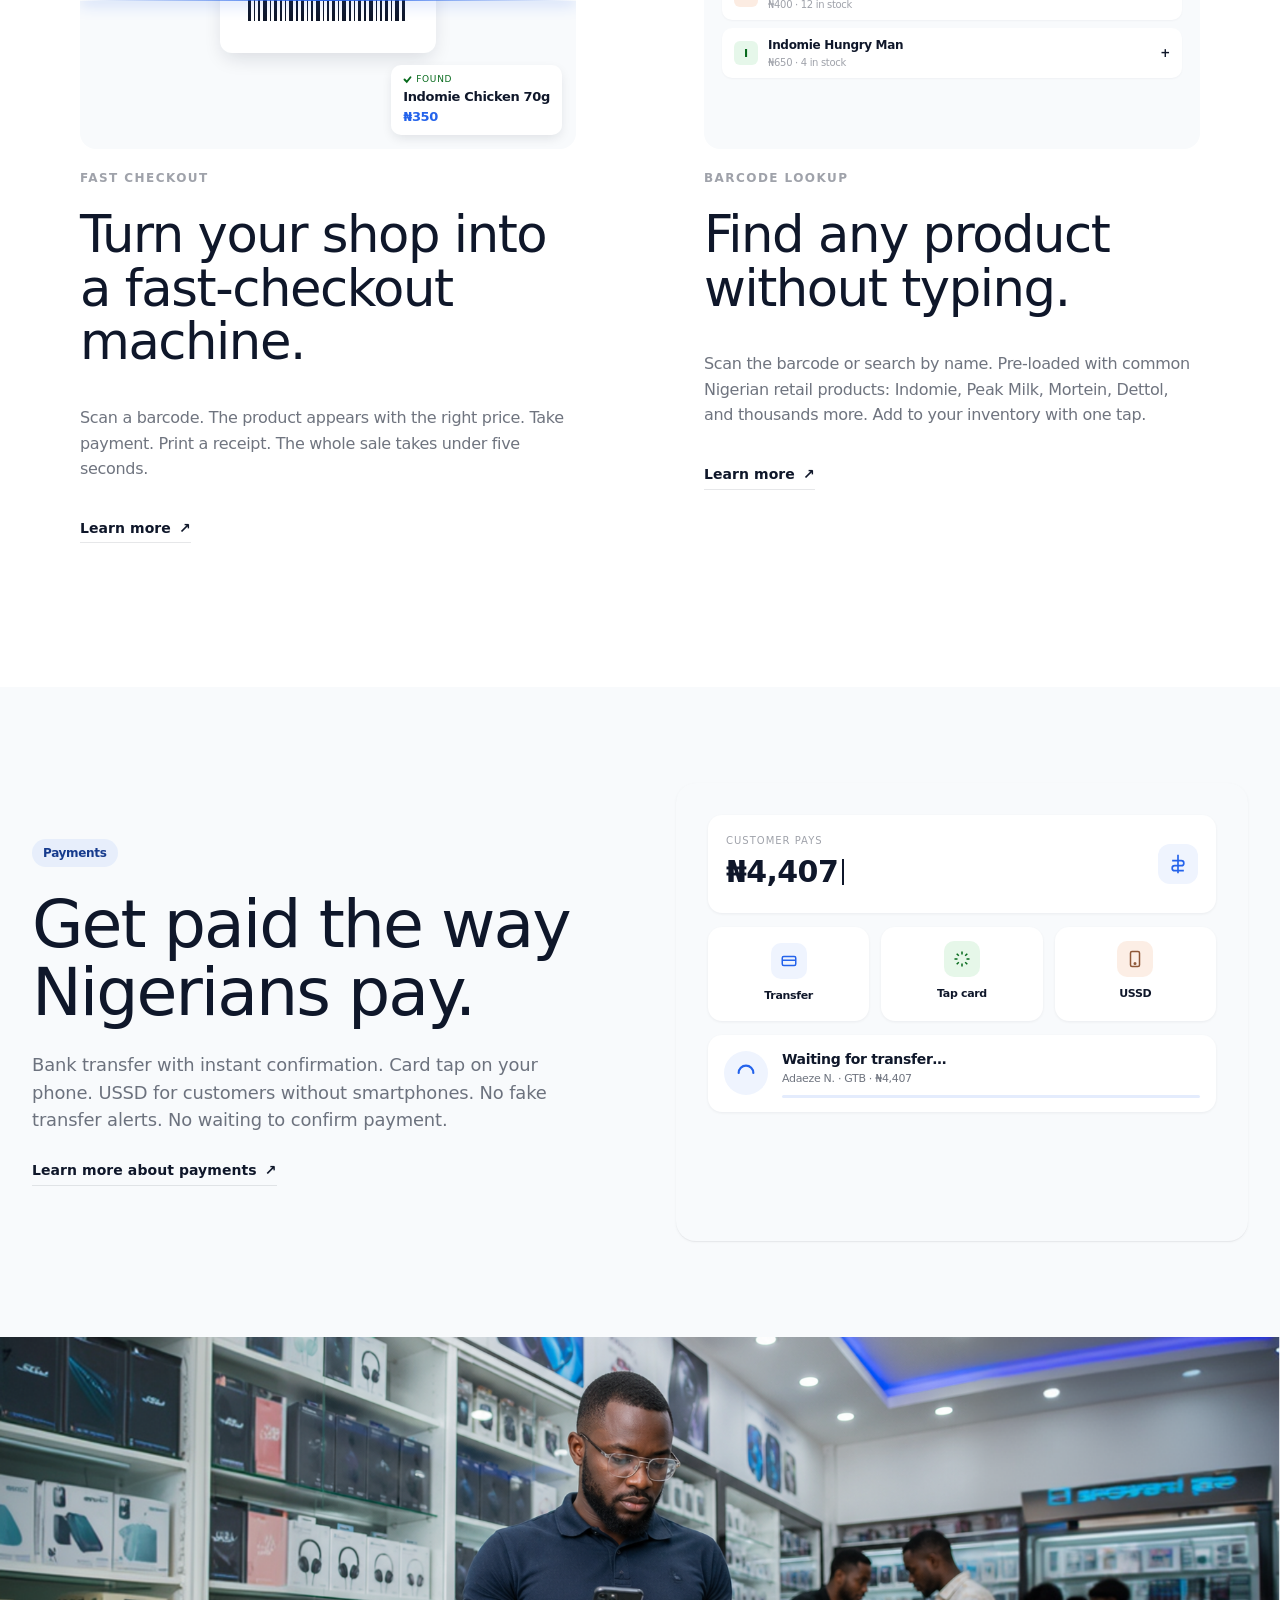
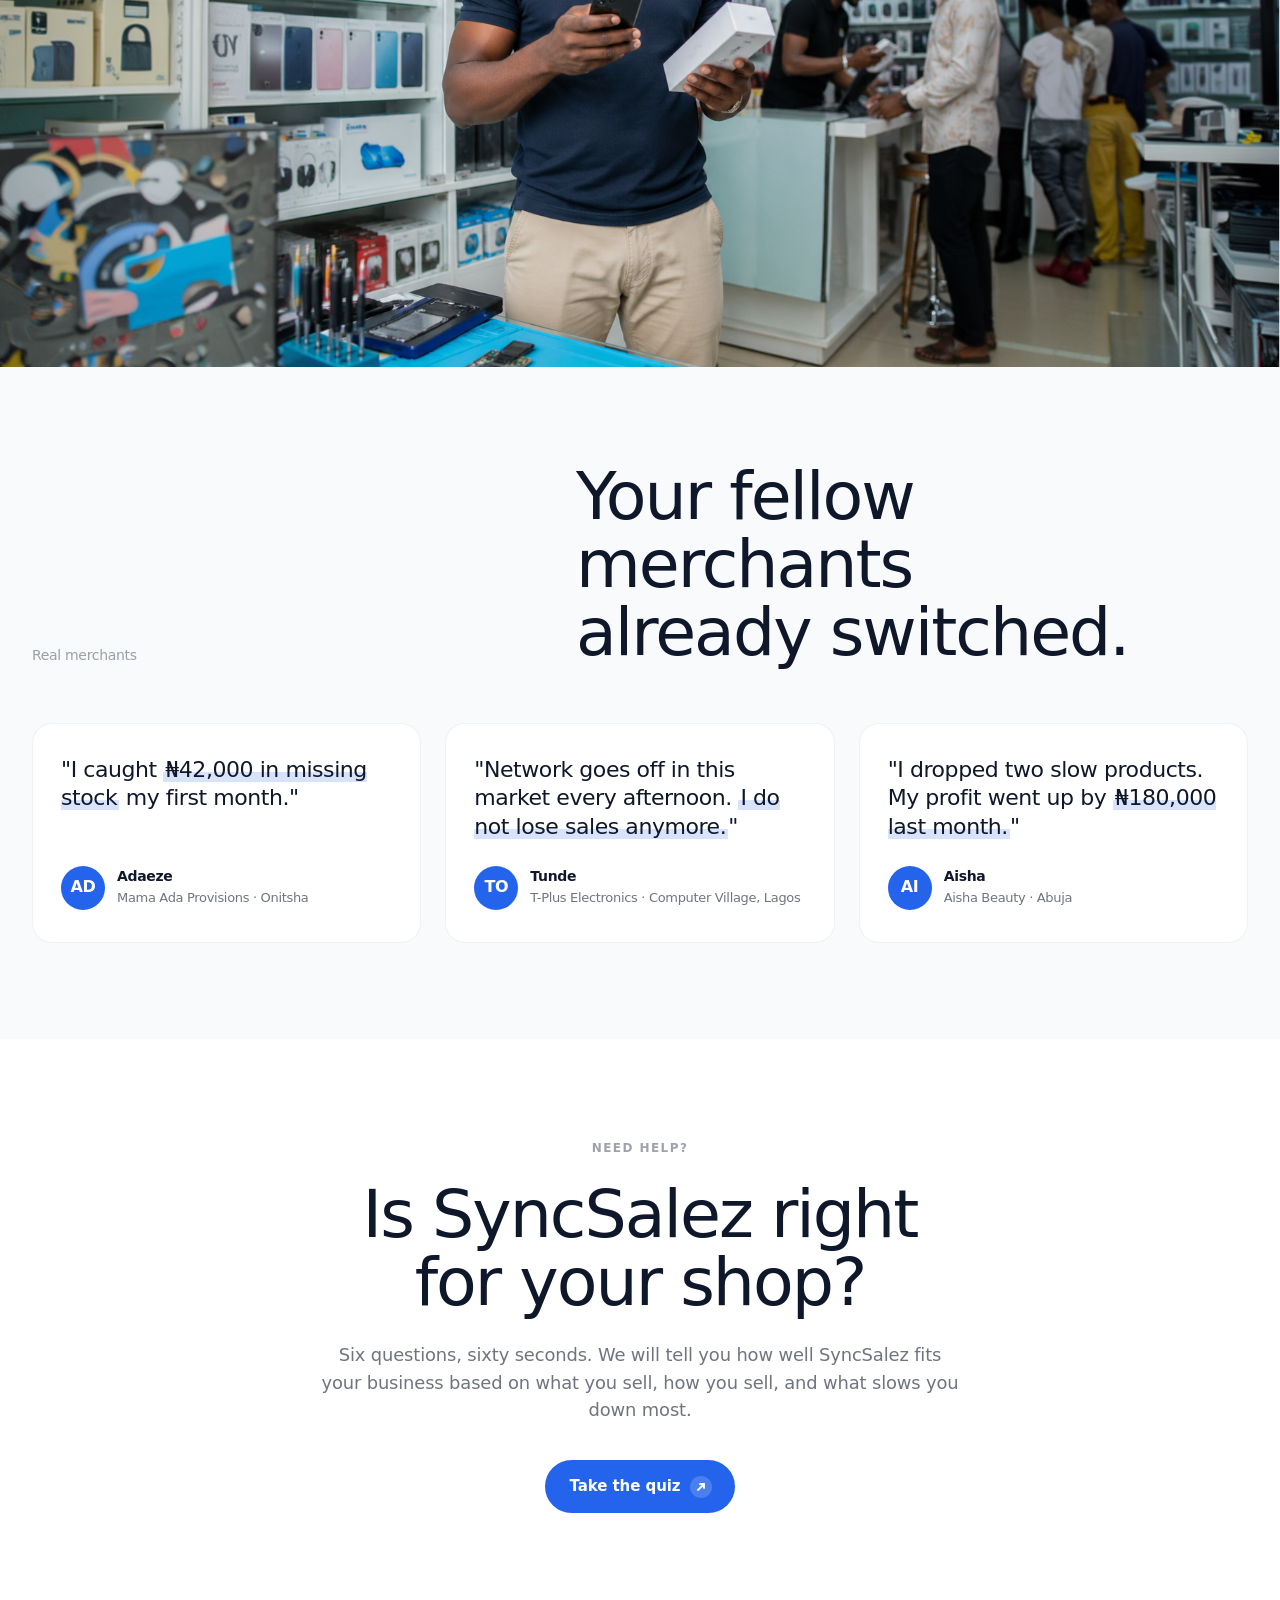
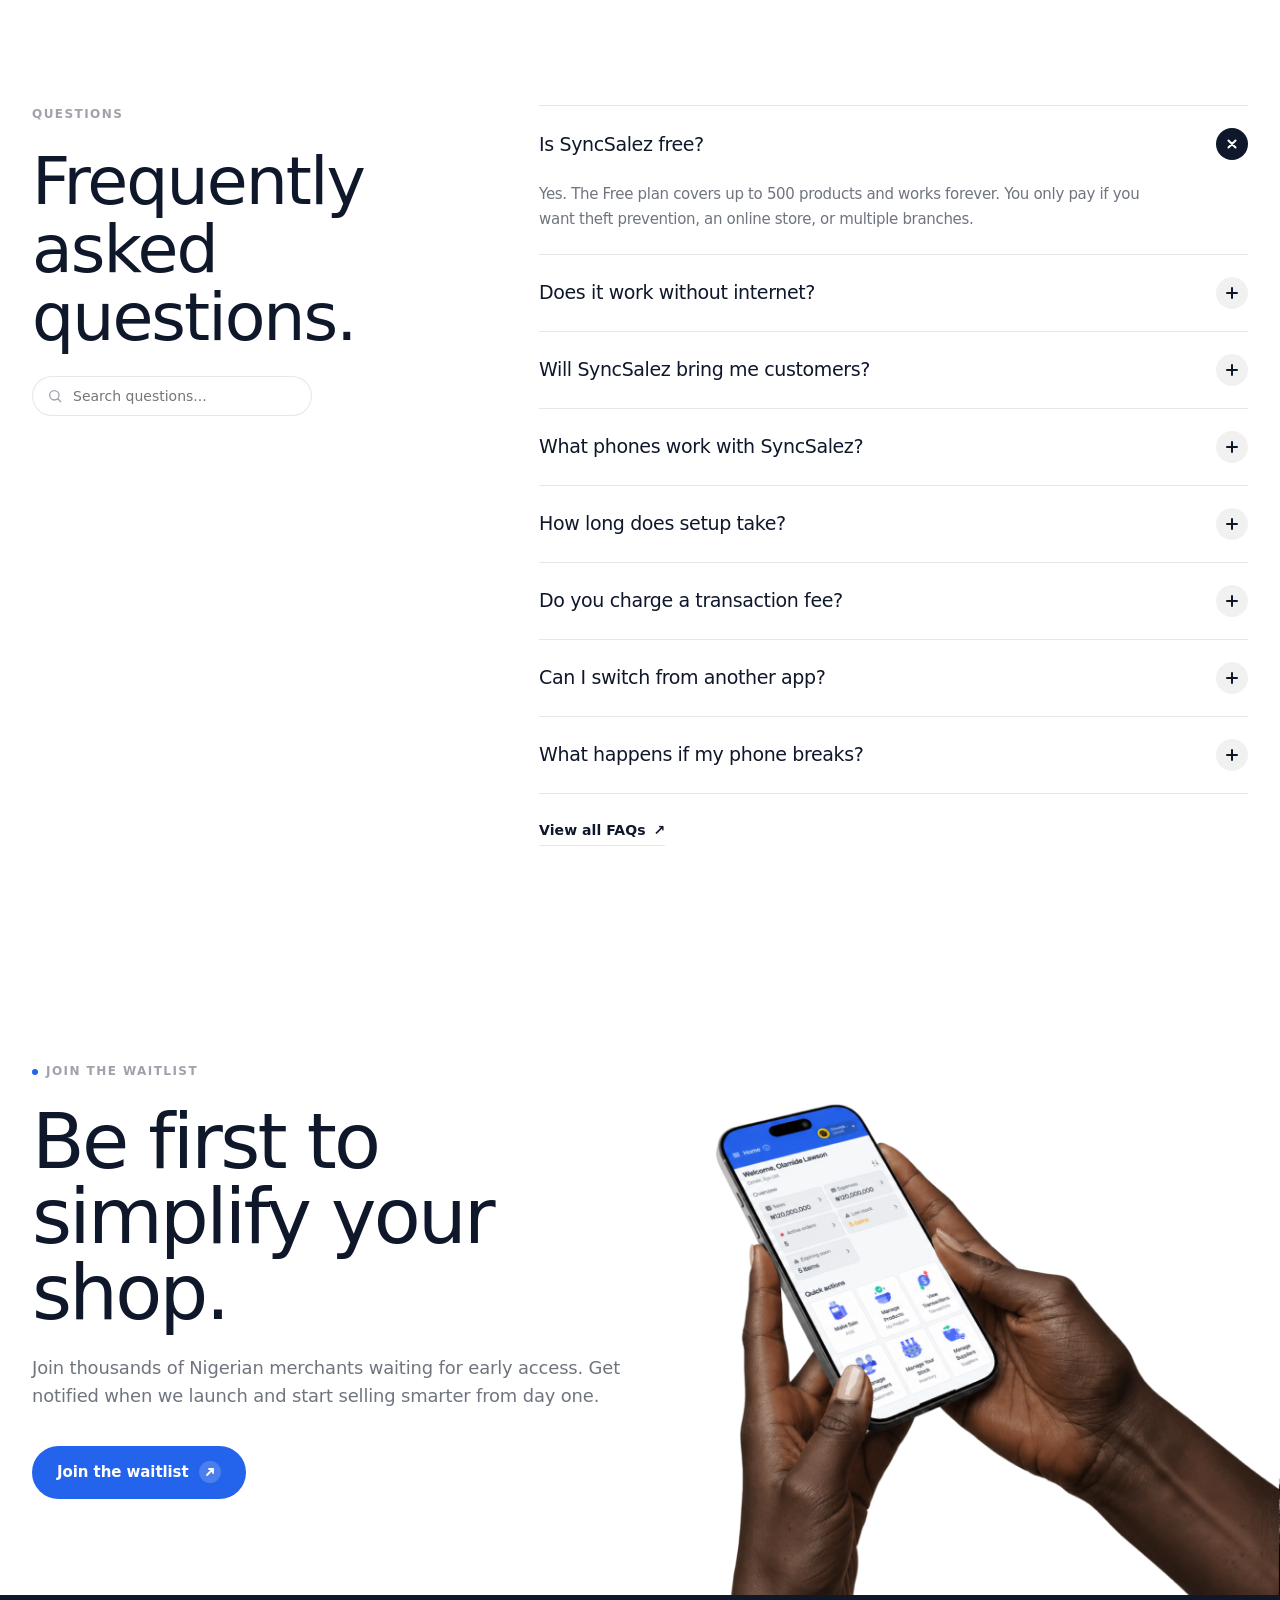
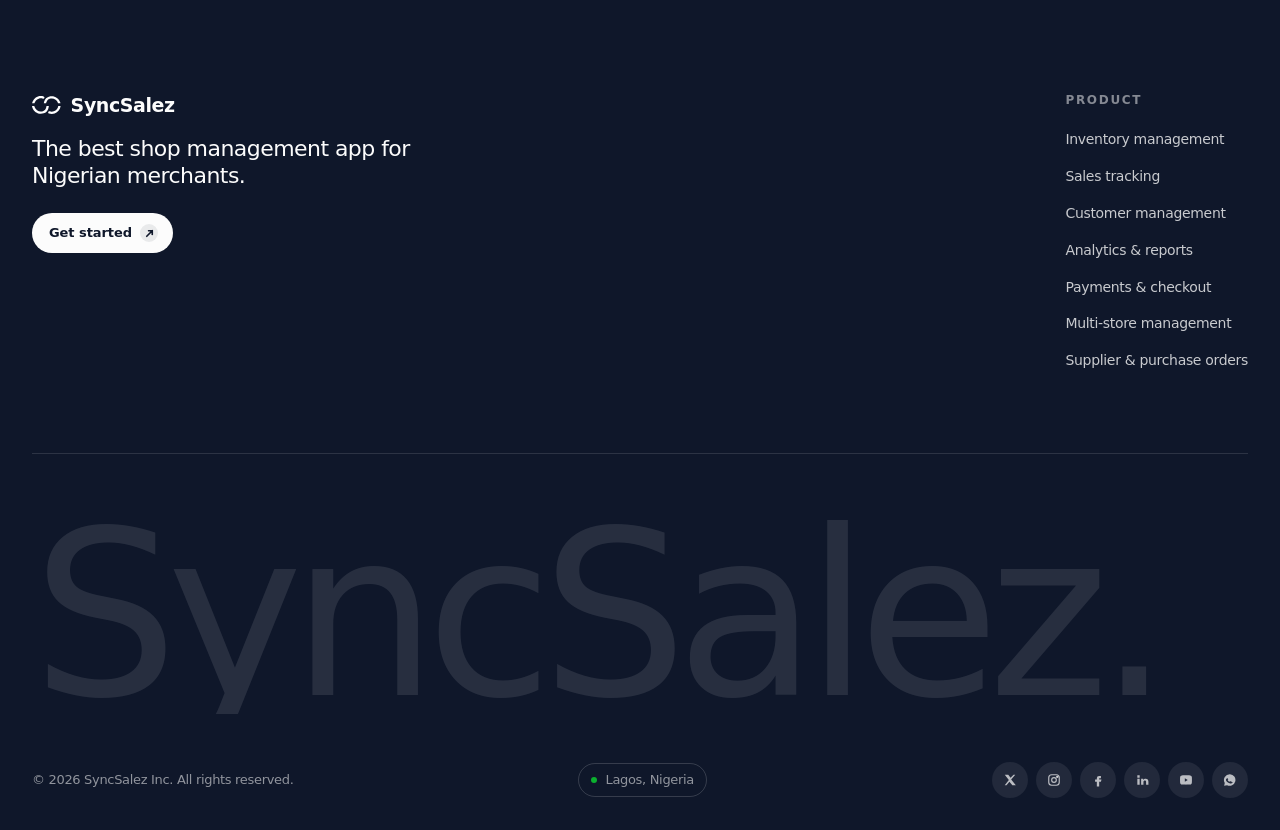
==== commit 3ee31d14: "Quiz modal, gauge polish, final CTA, footer cleanup - Wrap quiz in modal with white surface, auto-st" ====
--- a/index.html
+++ b/index.html
@@ -5,10 +5,32 @@
   <meta name="viewport" content="width=device-width, initial-scale=1" />
   <title>SyncSalez — Solving your shop problems, one feature at a time.</title>
   <meta name="description" content="Run your physical shop on any Android phone. Sell offline. Catch theft. See your profit in real time. Free to start." />
-  <link rel="stylesheet" href="assets/site.css?v=9" />
+  <link rel="stylesheet" href="assets/site.css?v=40" />
   <link rel="stylesheet" href="assets/animations.css?v=3" />
 </head>
 <body>
+
+<!-- ============================================================
+     PAGE LOADER — vertical feature dial
+     Renders before any other content so the first paint is the loader.
+     ============================================================ -->
+<div class="loader" id="loader" aria-hidden="true">
+  <div class="loader__viewport">
+    <div class="loader__track">
+      <span class="loader__item">Offline sales</span>
+      <span class="loader__item">Theft prevention</span>
+      <span class="loader__item">Stock control</span>
+      <span class="loader__item">Profit dashboard</span>
+      <span class="loader__item">Customer records</span>
+      <span class="loader__item">Multi-branch</span>
+      <span class="loader__item">Online store</span>
+      <span class="loader__item">Barcode lookup</span>
+      <span class="loader__item">Cross-branch transfers</span>
+      <span class="loader__item">Payments</span>
+      <span class="loader__item loader__item--brand">SyncSalez</span>
+    </div>
+  </div>
+</div>
 
 <!-- ============================================================
      NAV
@@ -33,7 +55,7 @@
           <a href="coming-soon.html?page=Payments">Payments</a>
         </div>
       </div>
-      <a class="nav__item" href="pricing.html">Pricing</a>
+      <a class="nav__item" href="pricing.html" style="display:none">Pricing</a>
       <div class="nav__item has-dropdown">
         For your business <svg class="chev" viewBox="0 0 12 12" fill="none" stroke="currentColor" stroke-width="1.7"><path d="M3 4.5l3 3 3-3"/></svg>
         <div class="dropdown">
@@ -45,7 +67,7 @@
           <a href="coming-soon.html?page=Building+materials">Building materials</a>
         </div>
       </div>
-      <div class="nav__item has-dropdown">
+      <div class="nav__item has-dropdown" style="display:none">
         Learn <svg class="chev" viewBox="0 0 12 12" fill="none" stroke="currentColor" stroke-width="1.7"><path d="M3 4.5l3 3 3-3"/></svg>
         <div class="dropdown">
           <a href="coming-soon.html?page=Blog">Blog</a>
@@ -56,7 +78,7 @@
           <a href="coming-soon.html?page=Reports">Reports</a>
         </div>
       </div>
-      <div class="nav__item has-dropdown">
+      <div class="nav__item has-dropdown" style="display:none">
         Company <svg class="chev" viewBox="0 0 12 12" fill="none" stroke="currentColor" stroke-width="1.7"><path d="M3 4.5l3 3 3-3"/></svg>
         <div class="dropdown">
           <a href="about.html">About us</a>
@@ -69,7 +91,7 @@
       </div>
     </div>
     <div class="nav__cta">
-      <a class="nav__login" href="coming-soon.html?page=Login">Login</a>
+      <a class="nav__login" href="coming-soon.html?page=Login" style="display:none">Login</a>
       <a class="btn btn--primary btn--sm" href="#waitlist" data-action="waitlist">
         Get started
         <span class="arr"><svg width="11" height="11" viewBox="0 0 12 12" fill="none" stroke="currentColor" stroke-width="1.8" stroke-linecap="round"><path d="M3 9 L9 3 M5 3 H9 V7"/></svg></span>
@@ -104,42 +126,39 @@
   </div>
 </section>
 
-<!-- FEATURE MARQUEE / brand strip -->
+<!-- FEATURE MARQUEE / brand strip
+     Each item gets a single circle dot separator via .marquee__item::after
+     (see assets/site.css), so we don't put manual `·` spans in the HTML —
+     that would double up the dots. Track is duplicated for seamless loop. -->
 <div class="marquee" aria-hidden="true">
   <div class="marquee__track">
-    <span class="marquee__item">Offline Sales</span>
-    <span class="marquee__item">·</span>
-    <span class="marquee__item">Theft Prevention</span>
-    <span class="marquee__item">·</span>
-    <span class="marquee__item">Smart Stock Control</span>
-    <span class="marquee__item">·</span>
-    <span class="marquee__item">Profit Dashboard</span>
-    <span class="marquee__item">·</span>
-    <span class="marquee__item">Online Storefront</span>
-    <span class="marquee__item">·</span>
-    <span class="marquee__item">Multi-Branch Sync</span>
-    <span class="marquee__item">·</span>
-    <span class="marquee__item">Customer Records</span>
-    <span class="marquee__item">·</span>
-    <span class="marquee__item">Payments</span>
-    <span class="marquee__item">·</span>
+    <span class="marquee__item">Offline Point of Sale (POS)</span>
+    <span class="marquee__item">Flexible Unit Sales</span>
+    <span class="marquee__item">Cart Management</span>
+    <span class="marquee__item">Transaction History</span>
+    <span class="marquee__item">Receipt Generation</span>
+    <span class="marquee__item">Real-Time Stock Tracking</span>
+    <span class="marquee__item">Expiry Date Tracking</span>
+    <span class="marquee__item">Stock Adjustments &amp; Counts</span>
+    <span class="marquee__item">Customer Debt Tracking</span>
+    <span class="marquee__item">Online Store</span>
+    <span class="marquee__item">Secure Multi-User Access Control</span>
+    <span class="marquee__item">Multi-Branch Management</span>
+    <span class="marquee__item">Profit &amp; Loss Analysis</span>
     <!-- duplicate for seamless loop -->
-    <span class="marquee__item">Offline Sales</span>
-    <span class="marquee__item">·</span>
-    <span class="marquee__item">Theft Prevention</span>
-    <span class="marquee__item">·</span>
-    <span class="marquee__item">Smart Stock Control</span>
-    <span class="marquee__item">·</span>
-    <span class="marquee__item">Profit Dashboard</span>
-    <span class="marquee__item">·</span>
-    <span class="marquee__item">Online Storefront</span>
-    <span class="marquee__item">·</span>
-    <span class="marquee__item">Multi-Branch Sync</span>
-    <span class="marquee__item">·</span>
-    <span class="marquee__item">Customer Records</span>
-    <span class="marquee__item">·</span>
-    <span class="marquee__item">Payments</span>
-    <span class="marquee__item">·</span>
+    <span class="marquee__item">Offline Point of Sale (POS)</span>
+    <span class="marquee__item">Flexible Unit Sales</span>
+    <span class="marquee__item">Cart Management</span>
+    <span class="marquee__item">Transaction History</span>
+    <span class="marquee__item">Receipt Generation</span>
+    <span class="marquee__item">Real-Time Stock Tracking</span>
+    <span class="marquee__item">Expiry Date Tracking</span>
+    <span class="marquee__item">Stock Adjustments &amp; Counts</span>
+    <span class="marquee__item">Customer Debt Tracking</span>
+    <span class="marquee__item">Online Store</span>
+    <span class="marquee__item">Secure Multi-User Access Control</span>
+    <span class="marquee__item">Multi-Branch Management</span>
+    <span class="marquee__item">Profit &amp; Loss Analysis</span>
   </div>
 </div>
 
@@ -251,6 +270,14 @@
 </section>
 
 <!-- ============================================================
+     PERSONA INTERLUDE — between Theft prevention and Real profit
+     Full-bleed photo: no padding, no rounding, no shadow.
+     ============================================================ -->
+<figure class="persona-figure reveal">
+  <img src="assets/persona-matriarch.png" alt="A Nigerian supermarket owner standing behind the counter, using SyncSalez on her phone" />
+</figure>
+
+<!-- ============================================================
      4. PROFIT
      ============================================================ -->
 <section class="section">
@@ -365,6 +392,14 @@
 </section>
 
 <!-- ============================================================
+     PERSONA INTERLUDE — between Stock control and Big CTA
+     Full-bleed photo, 70vh tall, no chrome.
+     ============================================================ -->
+<figure class="persona-figure reveal">
+  <img src="assets/persona-wholesaler.png" alt="A Nigerian wholesaler at a distribution warehouse, using SyncSalez to manage inventory" />
+</figure>
+
+<!-- ============================================================
      6. BIG CTA
      ============================================================ -->
 <section class="big-cta band-dark">
@@ -522,6 +557,14 @@
     </div>
   </div>
 </section>
+
+<!-- ============================================================
+     PERSONA INTERLUDE — between Multi-branch and Two-column block
+     Full-bleed photo, 70vh tall, no chrome.
+     ============================================================ -->
+<figure class="persona-figure reveal">
+  <img src="assets/persona-fashion.png" alt="A Nigerian fashion vendor showing colourful fabrics in her boutique" />
+</figure>
 
 <!-- ============================================================
      9. TWO-COLUMN BLOCK (fast checkout + product DB)
@@ -700,6 +743,13 @@
   </div>
 </section>
 
+<!-- ============================================================
+     PERSONA INTERLUDE — between Payments and Testimonials
+     Full-bleed photo, 70vh tall, no chrome.
+     ============================================================ -->
+<figure class="persona-figure reveal">
+  <img src="assets/persona-restaurant.png" alt="A Nigerian food and restaurant operator working the line in his kitchen" />
+</figure>
 
 <!-- ============================================================
      12. TESTIMONIALS
@@ -710,7 +760,7 @@
       <div>
         <div class="meta-row"><span class="meta-num">Real merchants</span></div>
       </div>
-      <h2 class="h-1">Trusted by 10,000+<br/>Nigerian merchants.</h2>
+      <h2 class="h-1">Your fellow merchants<br/>already switched.</h2>
     </div>
     <div class="t-grid">
       <div class="t-card reveal">
@@ -748,29 +798,84 @@
 </section>
 
 <!-- ============================================================
-     13. QUIZ HOOK
+     12b. PLAN HELP — sits above the quiz so visitors who already
+     know they need help can talk to the team without going through
+     the questions.
      ============================================================ -->
 <section class="section">
-  <div class="container">
-    <div class="reveal" style="background:var(--mirror-blue-500);color:#fff;border-radius:24px;padding:64px 48px;display:grid;grid-template-columns:1fr 1fr;gap:48px;align-items:center;">
-      <div>
-        <div class="meta mb-24" style="color:rgba(255,255,255,0.7);"><span style="background:#fff;width:6px;height:6px;border-radius:99px;margin-right:8px;display:inline-block;"></span>60-second quiz</div>
-        <h2 class="h-1" style="color:#fff;margin-bottom:20px;">What kind of shop owner are you?</h2>
-        <p class="lead" style="color:rgba(255,255,255,0.85);max-width:42ch;margin-bottom:32px;">Take our 60-second quiz. We will recommend the right SyncSalez plan for your business.</p>
-        <a class="btn btn--invert" href="coming-soon.html?page=Take+the+quiz">Take the quiz <span class="arr"><svg width="12" height="12" viewBox="0 0 12 12" fill="none" stroke="currentColor" stroke-width="1.8" stroke-linecap="round"><path d="M3 9 L9 3 M5 3 H9 V7"/></svg></span></a>
-      </div>
-      <div style="background:rgba(255,255,255,0.08);backdrop-filter:blur(12px);border-radius:18px;padding:28px;border:1px solid rgba(255,255,255,0.16);">
-        <div style="font-family:var(--font-action);font-weight:600;font-size:11px;text-transform:uppercase;letter-spacing:0.12em;color:rgba(255,255,255,0.6);margin-bottom:12px;">Question 1 of 5</div>
-        <div style="font-family:var(--font-display);font-weight:500;font-size:22px;letter-spacing:-0.02em;margin-bottom:24px;line-height:1.2;">How many branches do you run?</div>
-        <div style="display:flex;flex-direction:column;gap:8px;">
-          <div style="background:rgba(255,255,255,0.10);padding:12px 16px;border-radius:12px;font-family:var(--font-action);font-weight:600;font-size:14px;display:flex;justify-content:space-between;align-items:center;cursor:pointer;">Just one<span style="opacity:0.5;">→</span></div>
-          <div style="background:rgba(255,255,255,0.20);padding:12px 16px;border-radius:12px;font-family:var(--font-action);font-weight:600;font-size:14px;display:flex;justify-content:space-between;align-items:center;cursor:pointer;border:1px solid rgba(255,255,255,0.4);">2 to 5<span style="opacity:0.7;">→</span></div>
-          <div style="background:rgba(255,255,255,0.10);padding:12px 16px;border-radius:12px;font-family:var(--font-action);font-weight:600;font-size:14px;display:flex;justify-content:space-between;align-items:center;cursor:pointer;">6 or more<span style="opacity:0.5;">→</span></div>
-        </div>
-      </div>
-    </div>
-  </div>
-</section>
+  <div class="container reveal" style="text-align:center;max-width:720px;margin:0 auto;">
+    <div class="meta mb-24" style="justify-content:center;display:inline-flex;"><span>Need help?</span></div>
+    <h2 class="h-1 mb-24">Is SyncSalez right<br/>for your shop?</h2>
+    <p class="lead" style="margin:0 auto 36px;">Six questions, sixty seconds. We will tell you how well SyncSalez fits your business based on what you sell, how you sell, and what slows you down most.</p>
+    <div style="display:flex;gap:12px;justify-content:center;flex-wrap:wrap;">
+      <button type="button" class="btn btn--primary" data-action="quiz">Take the quiz <span class="arr"><svg width="12" height="12" viewBox="0 0 12 12" fill="none" stroke="currentColor" stroke-width="1.8" stroke-linecap="round"><path d="M3 9 L9 3 M5 3 H9 V7"/></svg></span></button>
+
+    </div>
+  </div>
+</section>
+
+<!-- ============================================================
+     13. QUIZ MODAL — Is SyncSalez right for your shop?
+     Lives off-screen until [data-action="quiz"] is clicked, then
+     slides in over a dimmed backdrop. Card has a primary white
+     surface so it reads as a focused modal, not an inline section.
+     6 questions → score → route to one of 5 outcomes. All states
+     (intro / active / result) live inside #quiz, swapped by a
+     `data-state` attribute. Logic + content in assets/site.js.
+     ============================================================ -->
+<div class="quiz-modal" id="quiz-modal" aria-hidden="true" role="dialog" aria-modal="true" aria-labelledby="quiz-modal-title">
+  <div class="quiz-modal__backdrop" data-quiz-modal-close></div>
+  <div class="quiz-modal__panel" role="document">
+    <button class="quiz-modal__close" type="button" aria-label="Close quiz" data-quiz-modal-close>
+      <svg width="14" height="14" viewBox="0 0 14 14" fill="none" stroke="currentColor" stroke-width="2" stroke-linecap="round"><path d="M3 3 L11 11 M11 3 L3 11"/></svg>
+    </button>
+    <div class="quiz quiz--light" id="quiz" data-state="intro">
+
+      <!-- INTRO -->
+      <div class="quiz__view quiz__view--intro">
+        <div class="quiz__left">
+          <div class="meta mb-24 quiz__meta"><span class="quiz__dot"></span>60-second quiz</div>
+          <h2 class="h-1 quiz__title" id="quiz-modal-title">Is SyncSalez right<br/>for your shop?</h2>
+          <p class="lead quiz__lead">Six questions, sixty seconds. We'll tell you exactly which plan fits and why — based on what you sell, where you sell, and what slows you down.</p>
+          <button class="btn btn--invert" type="button" data-quiz-start>
+            Take the quiz
+            <span class="arr"><svg width="12" height="12" viewBox="0 0 12 12" fill="none" stroke="currentColor" stroke-width="1.8" stroke-linecap="round"><path d="M3 9 L9 3 M5 3 H9 V7"/></svg></span>
+          </button>
+        </div>
+        <div class="quiz__preview" aria-hidden="true">
+          <div class="quiz__preview-meta">QUESTION 1 OF 6</div>
+          <div class="quiz__preview-q">What do you sell?</div>
+          <div class="quiz__preview-options">
+            <div>Groceries, provisions, or FMCG <span>→</span></div>
+            <div>Medicines or health products <span>→</span></div>
+            <div>Clothing, fashion, or beauty <span>→</span></div>
+            <div class="quiz__preview-more">+6 more</div>
+          </div>
+        </div>
+      </div>
+
+      <!-- ACTIVE -->
+      <div class="quiz__view quiz__view--active">
+        <div class="quiz__progress">
+          <div class="quiz__progress-row">
+            <span class="quiz__progress-label">QUESTION <span data-q-num>1</span> OF 6</span>
+            <button type="button" class="quiz__back" data-quiz-back aria-label="Previous question">
+              <svg width="14" height="14" viewBox="0 0 12 12" fill="none" stroke="currentColor" stroke-width="2" stroke-linecap="round" stroke-linejoin="round"><path d="M9 3 L3 6 L9 9"/></svg>
+              Back
+            </button>
+          </div>
+          <div class="quiz__progress-bar"><div class="quiz__progress-fill" data-q-fill></div></div>
+        </div>
+        <h3 class="quiz__q-title" data-q-title>What do you sell?</h3>
+        <div class="quiz__options" data-q-options></div>
+      </div>
+
+      <!-- RESULT -->
+      <div class="quiz__view quiz__view--result" data-q-result></div>
+
+    </div>
+  </div>
+</div>
 
 <!-- ============================================================
      14. PRICING
@@ -884,20 +989,6 @@
 </section>
 END HIDDEN [2026-04-28] -->
 
-<!-- ============================================================
-     15. PLAN HELP
-     ============================================================ -->
-<section class="section">
-  <div class="container reveal" style="text-align:center;max-width:720px;margin:0 auto;">
-    <div class="meta mb-24" style="justify-content:center;display:inline-flex;"><span>Need help?</span></div>
-    <h2 class="h-1 mb-24">Not sure which plan<br/>fits your shop?</h2>
-    <p class="lead" style="margin:0 auto 36px;">Talk to our team. We will look at your shop, your staff size, and your goals, and suggest the right plan. No sales pressure.</p>
-    <div style="display:flex;gap:12px;justify-content:center;flex-wrap:wrap;">
-      <a class="btn btn--primary" href="coming-soon.html?page=Find+my+plan">Find my plan <span class="arr"><svg width="12" height="12" viewBox="0 0 12 12" fill="none" stroke="currentColor" stroke-width="1.8" stroke-linecap="round"><path d="M3 9 L9 3 M5 3 H9 V7"/></svg></span></a>
-      <a class="btn btn--ghost" href="coming-soon.html?page=Talk+to+sales">Talk to sales</a>
-    </div>
-  </div>
-</section>
 
 <!-- ============================================================
      16. MORE THAN AN APP
@@ -1003,69 +1094,25 @@
 
 <!-- ============================================================
      18. FINAL CTA
-     ============================================================ -->
-<section class="section band-blue" style="padding:96px 0;">
-  <div class="container reveal" style="display:grid;grid-template-columns:1fr 1fr;gap:64px;align-items:center;">
-    <div>
-      <div class="meta mb-24" style="color:rgba(255,255,255,0.7);"><span style="background:#fff;width:6px;height:6px;border-radius:99px;margin-right:8px;display:inline-block;"></span>Get the app</div>
-      <h2 class="h-display" style="color:#fff;margin-bottom:24px;font-size:clamp(40px,6vw,84px);">Your shop's<br/>best friend.</h2>
-      <p class="lead" style="color:rgba(255,255,255,0.85);margin-bottom:36px;">Free to download. Set up in 10 minutes. Sell your first item before lunch.</p>
+     Photograph (Hand and iPhone 16 Pro) is absolutely positioned to
+     the bottom-right of the blue frame. The text column constrains to
+     the left so the image has visual room. Section uses overflow:hidden
+     so the image stays inside the rounded blue bounds.
+     ============================================================ -->
+<section class="section final-cta" style="padding:96px 0;">
+  <div class="container reveal final-cta__inner">
+    <div class="final-cta__text">
+      <div class="meta mb-24"><span style="background:var(--mirror-blue-500);width:6px;height:6px;border-radius:99px;margin-right:8px;display:inline-block;"></span>Join the waitlist</div>
+      <h2 class="h-display" style="margin-bottom:24px;font-size:clamp(40px,6vw,84px);">Be first to simplify your shop.</h2>
+      <p class="lead" style="margin-bottom:36px;">Join thousands of Nigerian merchants waiting for early access. Get notified when we launch and start selling smarter from day one.</p>
       <div style="display:flex;gap:12px;flex-wrap:wrap;">
-        <a class="btn btn--invert" href="coming-soon.html?page=Get+on+Play+Store" style="padding:14px 24px;">
-          <svg width="20" height="20" viewBox="0 0 24 24" fill="currentColor"><path d="M3 20.5V3.5c0-.4.2-.7.5-.9l10.7 9.4L3.5 21.4c-.3-.2-.5-.5-.5-.9zm12.4-7.5L18.4 11l2.4 1.4c.5.3.8.8.8 1.4 0 .6-.3 1.1-.8 1.4l-2.4 1.4-3-2.6zM4.4 2.6c.2-.1.5-.1.7 0l11 6.4-2.6 2.3L4.4 2.6zm0 18.8 9.1-8.7 2.6 2.3-11 6.4c-.2.1-.5.1-.7 0z"/></svg>
-          Get on Play Store
-        </a>
-        <a class="btn btn--ghost" href="coming-soon.html?page=App+Store+Coming+soon" style="background:rgba(255,255,255,0.10);color:#fff;border-color:rgba(255,255,255,0.30);">
-          <svg width="18" height="18" viewBox="0 0 24 24" fill="currentColor"><path d="M17.05 12.04c0-2.74 2.24-4.06 2.34-4.13-1.28-1.86-3.27-2.12-3.97-2.15-1.69-.17-3.3.99-4.16.99-.86 0-2.18-.97-3.59-.94-1.85.03-3.55 1.07-4.5 2.72-1.92 3.32-.49 8.24 1.38 10.95.91 1.32 2 2.81 3.42 2.76 1.37-.06 1.89-.89 3.55-.89 1.65 0 2.13.89 3.59.86 1.48-.02 2.42-1.35 3.33-2.68 1.05-1.54 1.48-3.04 1.5-3.12-.03-.01-2.88-1.1-2.91-4.37zM14.5 4.7c.76-.92 1.27-2.2 1.13-3.47-1.09.04-2.42.73-3.2 1.65-.71.81-1.32 2.11-1.16 3.36 1.22.09 2.46-.62 3.23-1.54z"/></svg>
-          App Store · Coming soon
-        </a>
-      </div>
-    </div>
-    <div style="display:flex;align-items:center;justify-content:center;">
-      <div class="phone" style="background:rgba(0,0,0,0.4);">
-        <div class="phone__screen">
-          <div class="phone__statusbar phone__statusbar--blue"><span>9:41</span><span>•••</span></div>
-          <div class="phone__appbar" style="display:flex;flex-direction:column;align-items:flex-start;gap:8px;">
-            <div style="display:flex;justify-content:space-between;align-items:center;width:100%;">
-              <div style="display:flex;align-items:center;gap:8px;">
-                <svg width="18" height="18" viewBox="0 0 24 24" fill="none" stroke="#fff" stroke-width="2.2" stroke-linecap="round"><path d="M4 7h16M4 12h16M4 17h16"/></svg>
-                <h4>Home</h4>
-              </div>
-              <div style="display:flex;align-items:center;gap:8px;background:rgba(255,255,255,0.18);padding:4px;border-radius:99px;font-size:10px;">
-                <div style="width:24px;height:24px;border-radius:99px;background:#fff;color:var(--mirror-blue-500);display:flex;align-items:center;justify-content:center;font-weight:700;font-size:10px;">OL</div>
-                <span style="padding-right:8px;">Olamide</span>
-              </div>
-            </div>
-          </div>
-          <div style="padding:14px;flex:1;">
-            <div style="font-family:var(--font-display);font-weight:700;font-size:16px;color:var(--slate-900);">Good morning, Olamide</div>
-            <div style="font-family:var(--font-marketing);font-size:11px;color:var(--slate-500);margin-bottom:14px;">Lekki Phase 1 · Synced 2 min ago</div>
-            <div style="display:grid;grid-template-columns:1fr 1fr;gap:8px;">
-              <div style="background:#fff;border-radius:10px;padding:10px;box-shadow:0 1px 3px rgba(15,23,42,0.06);">
-                <div style="font-family:var(--font-action);font-size:9px;text-transform:uppercase;color:var(--slate-500);font-weight:700;letter-spacing:0.1em;">Sales today</div>
-                <div style="font-family:var(--font-display);font-weight:700;font-size:16px;color:var(--slate-900);margin-top:2px;">₦84,250</div>
-                <div style="font-family:var(--font-action);font-size:9px;color:var(--green-700);font-weight:700;">+12.4%</div>
-              </div>
-              <div style="background:#fff;border-radius:10px;padding:10px;box-shadow:0 1px 3px rgba(15,23,42,0.06);">
-                <div style="font-family:var(--font-action);font-size:9px;text-transform:uppercase;color:var(--slate-500);font-weight:700;letter-spacing:0.1em;">Orders</div>
-                <div style="font-family:var(--font-display);font-weight:700;font-size:16px;color:var(--slate-900);margin-top:2px;">27</div>
-                <div style="font-family:var(--font-action);font-size:9px;color:var(--green-700);font-weight:700;">+4 since 12pm</div>
-              </div>
-              <div style="background:#fff;border-radius:10px;padding:10px;box-shadow:0 1px 3px rgba(15,23,42,0.06);">
-                <div style="font-family:var(--font-action);font-size:9px;text-transform:uppercase;color:var(--slate-500);font-weight:700;letter-spacing:0.1em;">Low stock</div>
-                <div style="font-family:var(--font-display);font-weight:700;font-size:16px;color:var(--slate-900);margin-top:2px;">6 items</div>
-                <div style="font-family:var(--font-action);font-size:9px;color:#850A20;font-weight:700;">Restock soon</div>
-              </div>
-              <div style="background:#fff;border-radius:10px;padding:10px;box-shadow:0 1px 3px rgba(15,23,42,0.06);">
-                <div style="font-family:var(--font-action);font-size:9px;text-transform:uppercase;color:var(--slate-500);font-weight:700;letter-spacing:0.1em;">Customers</div>
-                <div style="font-family:var(--font-display);font-weight:700;font-size:16px;color:var(--slate-900);margin-top:2px;">312</div>
-                <div style="font-family:var(--font-action);font-size:9px;color:var(--green-700);font-weight:700;">+18 this week</div>
-              </div>
-            </div>
-          </div>
-        </div>
-      </div>
-    </div>
+        <button type="button" class="btn btn--primary" data-action="waitlist" style="padding:14px 24px;">
+          Join the waitlist
+          <span class="arr"><svg width="12" height="12" viewBox="0 0 12 12" fill="none" stroke="currentColor" stroke-width="1.8" stroke-linecap="round"><path d="M3 9 L9 3 M5 3 H9 V7"/></svg></span>
+        </button>
+      </div>
+    </div>
+    <img class="final-cta__image" src="Landin page hero section/Hand and iPhone 16 Pro.png" alt="" aria-hidden="true" />
   </div>
 </section>
 
@@ -1083,7 +1130,7 @@
         <div class="footer__brand-blurb">The best shop management app for Nigerian merchants.</div>
         <a class="btn btn--invert btn--sm" href="#waitlist" data-action="waitlist">Get started <span class="arr"><svg width="11" height="11" viewBox="0 0 12 12" fill="none" stroke="currentColor" stroke-width="1.8" stroke-linecap="round"><path d="M3 9 L9 3 M5 3 H9 V7"/></svg></span></a>
       </div>
-      <div>
+      <div style="display:none">
         <h5>Company</h5>
         <ul>
           <li><a href="about.html">About us</a></li>
@@ -1095,6 +1142,29 @@
         </ul>
       </div>
       <div>
+        <h5>Product</h5>
+        <ul>
+          <li><a href="coming-soon.html?page=Inventory+management">Inventory management</a></li>
+          <li><a href="coming-soon.html?page=Sales+tracking">Sales tracking</a></li>
+          <li><a href="coming-soon.html?page=Customer+management">Customer management</a></li>
+          <li><a href="coming-soon.html?page=Analytics+%26+reports">Analytics &amp; reports</a></li>
+          <li><a href="coming-soon.html?page=Payments+%26+checkout">Payments &amp; checkout</a></li>
+          <li><a href="coming-soon.html?page=Multi-store+management">Multi-store management</a></li>
+          <li><a href="coming-soon.html?page=Supplier+%26+purchase+orders">Supplier &amp; purchase orders</a></li>
+        </ul>
+      </div>
+      <div style="display:none">
+        <h5>For your business</h5>
+        <ul>
+          <li><a href="coming-soon.html?page=Retail+stores">Retail stores</a></li>
+          <li><a href="coming-soon.html?page=Fashion+%26+apparel">Fashion &amp; apparel</a></li>
+          <li><a href="coming-soon.html?page=Food+%26+grocery">Food &amp; grocery</a></li>
+          <li><a href="coming-soon.html?page=Electronics">Electronics</a></li>
+          <li><a href="coming-soon.html?page=Beauty+%26+cosmetics">Beauty &amp; cosmetics</a></li>
+          <li><a href="coming-soon.html?page=Multi-location+merchants">Multi-location merchants</a></li>
+        </ul>
+      </div>
+      <div style="display:none">
         <h5>Resources</h5>
         <ul>
           <li><a href="coming-soon.html?page=SyncSalez+Academy">SyncSalez Academy</a></li>
@@ -1105,7 +1175,7 @@
           <li><a href="coming-soon.html?page=Status+page">Status page</a></li>
         </ul>
       </div>
-      <div>
+      <div style="display:none">
         <h5>Privacy</h5>
         <ul>
           <li><a href="coming-soon.html?page=General+privacy+policy">General privacy policy</a></li>
@@ -1114,7 +1184,7 @@
           <li><a href="coming-soon.html?page=Visitor+privacy+policy">Visitor privacy policy</a></li>
         </ul>
       </div>
-      <div>
+      <div style="display:none">
         <h5>Legal</h5>
         <ul>
           <li><a href="coming-soon.html?page=Terms+of+use">Terms of use</a></li>
@@ -1130,7 +1200,7 @@
       <div>© 2026 SyncSalez Inc. All rights reserved.</div>
       <div class="footer__locale">
         <span style="width:6px;height:6px;border-radius:99px;background:var(--green-500);display:inline-block;"></span>
-        Lagos, Nigeria · NDPR compliant
+        Lagos, Nigeria
       </div>
       <div class="footer__socials">
         <a href="coming-soon.html?page=page" aria-label="X"><svg width="14" height="14" viewBox="0 0 24 24" fill="currentColor"><path d="M18 3h3l-7 8 8 10h-6l-5-6-5 6H3l7-9L3 3h6l4 5 5-5z"/></svg></a>
@@ -1150,6 +1220,6 @@
      the site has it without duplicating ~80 lines of markup. To
      customize, edit MODAL_HTML in assets/site.js. -->
 
-<script src="assets/site.js?v=6"></script>
+<script src="assets/site.js?v=27"></script>
 </body>
 </html>
--- a/assets/site.css
+++ b/assets/site.css
@@ -122,6 +122,80 @@
 .band-blue { background: var(--mirror-blue-500); color: #fff; }
 
 /* ============================================================
+   FINAL CTA — text on the left, photo flush against the bottom-
+   right corner of the blue frame at the SAME visual ratio across
+   every viewport.
+
+   Image positions to the SECTION (`.final-cta`), not the container
+   — the container has gutters/max-width that would leave a gap on
+   the right. The section is full-bleed, so right: 0 + bottom: 0
+   pin the image to the actual blue frame corners. Width is in vw
+   so the visual ratio stays identical at every breakpoint.
+   ============================================================ */
+.final-cta {
+  overflow: hidden;
+  /* .section already provides position: relative — the image
+     resolves its absolute coordinates against this section. */
+}
+.final-cta__inner {
+  /* Intentionally NOT position: relative. We want the image inside
+     this DOM node to position against the section, not the .container. */
+}
+.final-cta__text {
+  position: relative;
+  z-index: 2;
+  max-width: 52%;
+}
+.final-cta__image {
+  position: absolute;
+  right:  0;             /* flush against the section's right edge */
+  bottom: 0;             /* flush against the section's bottom edge */
+  width:  56vw;          /* fixed visual ratio — same at every viewport size */
+  height: auto;
+  display: block;
+  object-fit: contain;
+  object-position: bottom right;
+  pointer-events: none;
+  user-select: none;
+  z-index: 1;            /* below the text — overlap is fine, text wins */
+}
+
+/* Cap the image at very large viewports so it doesn't blow up
+   beyond a sensible maximum. Still pinned bottom-right. */
+@media (min-width: 1600px) {
+  .final-cta__image { width: 896px; }
+}
+
+/* Mid-size devices (tablet / small laptop) — bump the image up so
+   it doesn't feel underweight against the headline. Text column
+   tightens to compensate; overlap is fine, text wins z-index. */
+@media (max-width: 1100px) {
+  .final-cta__image { width: 64vw; }
+  .final-cta__text  { max-width: 50%; }
+}
+
+/* Tablet portrait — push it a bit further. */
+@media (max-width: 900px) {
+  .final-cta__image { width: 70vw; }
+  .final-cta__text  { max-width: 50%; }
+}
+
+/* Mobile — image still anchored bottom-right, text gets more room
+   so headlines breathe. */
+@media (max-width: 720px) {
+  .final-cta__image { width: 66vw; }
+  .final-cta__text  { max-width: 54%; }
+}
+
+/* Small phones — image is hidden entirely. At this size the photo
+   competes too aggressively with the headline; text gets the full
+   width and the section reads as a clean blue panel. */
+@media (max-width: 480px) {
+  .final-cta__image { display: none; }
+  .final-cta__text  { max-width: 100%; }
+}
+
+/* ============================================================
    TYPOGRAPHY (editorial, grey.co register)
    ============================================================ */
 .eyebrow {
@@ -538,9 +612,9 @@
     radial-gradient(60% 50% at 50% 50%, rgba(15,23,42,0) 0%, rgba(15,23,42,0.45) 100%);
 }
 .hero__content {
-  position: relative;
+  position: absolute;
+  inset: 0;
   z-index: 2;
-  height: 100%;
   display: flex;
   align-items: center;
   justify-content: center;
@@ -602,13 +676,11 @@
 .btn-pill--light {
   background: #FFFFFF;
   color: var(--ink);
-  box-shadow: 0 6px 16px -4px rgba(15,23,42,0.20);
 }
 .btn-pill--light:hover {
   background: var(--mirror-blue-500);
   color: #FFFFFF;
   transform: translateY(-1px);
-  box-shadow: 0 10px 24px -6px rgba(36,99,235,0.45);
 }
 .btn-pill--dark {
   background: rgba(15,23,42,0.55);
@@ -798,8 +870,6 @@
   overflow: hidden;
   position: relative;
   padding: 28px 0;
-  border-top: 1px solid var(--rule);
-  border-bottom: 1px solid var(--rule);
   background: var(--paper);
   mask-image: linear-gradient(90deg, transparent 0, #000 80px, #000 calc(100% - 80px), transparent 100%);
   -webkit-mask-image: linear-gradient(90deg, transparent 0, #000 80px, #000 calc(100% - 80px), transparent 100%);
@@ -857,7 +927,7 @@
 }
 .t-card .quote .hl { background: linear-gradient(180deg, transparent 60%, rgba(36,99,235,0.18) 60%); padding: 0 2px; }
 .t-card .person { display: flex; align-items: center; gap: 12px; margin-top: auto; }
-.t-card .avatar { width: 44px; height: 44px; border-radius: 99px; background: linear-gradient(135deg, var(--mirror-blue-500), var(--dark-sea-green-500)); color: #fff; font-family: var(--font-action); font-weight: 700; font-size: 16px; display: flex; align-items: center; justify-content: center; }
+.t-card .avatar { width: 44px; height: 44px; border-radius: 99px; background: var(--mirror-blue-500); color: #fff; font-family: var(--font-action); font-weight: 700; font-size: 16px; display: flex; align-items: center; justify-content: center; }
 .t-card .who { font-family: var(--font-marketing); font-weight: 600; font-size: 14px; color: var(--ink); line-height: 1.3; }
 .t-card .where { font-family: var(--font-marketing); font-size: 13px; color: var(--ink-2); margin-top: 2px; }
 
@@ -984,8 +1054,9 @@
   padding: 96px 0 32px;
 }
 .footer__top {
-  display: grid;
-  grid-template-columns: 2fr 1fr 1fr 1fr 1fr;
+  display: flex;
+  justify-content: space-between;
+  align-items: flex-start;
   gap: 32px;
   padding-bottom: 80px;
   border-bottom: 1px solid rgba(252,252,252,0.12);
@@ -1029,7 +1100,7 @@
 .footer__socials a:hover { background: rgba(252,252,252,0.14); color: var(--off-white); }
 .footer__locale { display: inline-flex; align-items: center; gap: 8px; padding: 6px 12px; border-radius: 999px; border: 1px solid rgba(252,252,252,0.16); }
 
-@media (max-width: 1000px) { .footer__top { grid-template-columns: 1fr 1fr; gap: 40px 32px; } }
+@media (max-width: 1000px) { .footer__top { flex-direction: column; gap: 40px; } }
 
 /* ============================================================
    STICKY MOBILE CTA
@@ -1043,7 +1114,20 @@
   border-radius: 999px;
   font-family: var(--font-action); font-weight: 600; font-size: 14px;
   align-items: center; justify-content: space-between;
-  box-shadow: 0 12px 32px -8px rgba(15,23,42,0.5);
+  transition: background-color .25s ease, color .25s ease;
+}
+/* Contextual states — toggled by stickyCtaCtl() in site.js based on
+   which band the CTA is sitting in front of.
+   • on-dark : slate-900 surfaces → flip to brand blue
+   • on-blue : mirror-blue surfaces → flip to white pill with ink text
+   The default slate-900 pill stays untouched on light canvas sections. */
+.sticky-cta.sticky-cta--on-dark {
+  background: var(--mirror-blue-500);
+  color: #FFFFFF;
+}
+.sticky-cta.sticky-cta--on-blue {
+  background: #FFFFFF;
+  color: var(--ink);
 }
 @media (max-width: 720px) { .sticky-cta { display: flex; } }
 
@@ -1084,6 +1168,607 @@
   font-family: var(--font-display); font-weight: 500;
   font-size: 22px; line-height: 1.3; letter-spacing: -0.02em;
   color: var(--ink);
+}
+
+/* ============================================================
+   QUIZ — Is SyncSalez right for your shop?
+   States are switched by `data-state` on `.quiz`:
+     intro  → show .quiz__view--intro
+     active → show .quiz__view--active
+     result → show .quiz__view--result
+   ============================================================ */
+.quiz {
+  background: var(--mirror-blue-500);
+  color: #fff;
+  border-radius: 24px;
+  padding: clamp(32px, 5vw, 64px) clamp(24px, 4vw, 48px);
+  position: relative;
+  overflow: hidden;
+}
+.quiz__view { display: none; }
+.quiz[data-state="intro"]  .quiz__view--intro,
+.quiz[data-state="active"] .quiz__view--active,
+.quiz[data-state="result"] .quiz__view--result { display: block; }
+
+/* ---- Intro ---- */
+.quiz__view--intro {
+  display: none;
+}
+.quiz[data-state="intro"] .quiz__view--intro {
+  display: grid;
+  grid-template-columns: 1fr 1fr;
+  gap: 48px;
+  align-items: center;
+}
+.quiz__meta { color: rgba(255,255,255,0.7); }
+.quiz__dot {
+  background: #fff; width: 6px; height: 6px;
+  border-radius: 99px; margin-right: 8px; display: inline-block;
+}
+.quiz__title { color: #fff; margin-bottom: 20px; }
+.quiz__lead {
+  color: rgba(255,255,255,0.85);
+  max-width: 42ch;
+  margin-bottom: 32px;
+}
+.quiz__preview {
+  background: rgba(255,255,255,0.08);
+  backdrop-filter: blur(12px);
+  -webkit-backdrop-filter: blur(12px);
+  border-radius: 18px;
+  padding: 28px;
+  border: 1px solid rgba(255,255,255,0.16);
+}
+.quiz__preview-meta {
+  font-family: var(--font-action);
+  font-weight: 600;
+  font-size: 11px;
+  text-transform: uppercase;
+  letter-spacing: 0.12em;
+  color: rgba(255,255,255,0.6);
+  margin-bottom: 12px;
+}
+.quiz__preview-q {
+  font-family: var(--font-display);
+  font-weight: 500;
+  font-size: 22px;
+  letter-spacing: -0.02em;
+  margin-bottom: 24px;
+  line-height: 1.2;
+}
+.quiz__preview-options { display: flex; flex-direction: column; gap: 8px; }
+.quiz__preview-options > div {
+  background: rgba(255,255,255,0.10);
+  padding: 12px 16px;
+  border-radius: 12px;
+  font-family: var(--font-action);
+  font-weight: 600;
+  font-size: 14px;
+  display: flex;
+  justify-content: space-between;
+  align-items: center;
+}
+.quiz__preview-more {
+  background: transparent !important;
+  font-size: 12px !important;
+  color: rgba(255,255,255,0.55);
+  padding: 4px 16px !important;
+}
+
+/* ---- Active question ---- */
+.quiz__view--active { max-width: 720px; margin: 0 auto; }
+.quiz__progress { margin-bottom: 28px; }
+.quiz__progress-row {
+  display: flex;
+  align-items: center;
+  justify-content: space-between;
+  margin-bottom: 12px;
+}
+.quiz__progress-label {
+  font-family: var(--font-action);
+  font-weight: 600;
+  font-size: 11px;
+  text-transform: uppercase;
+  letter-spacing: 0.12em;
+  color: rgba(255,255,255,0.7);
+}
+.quiz__back {
+  display: inline-flex;
+  align-items: center;
+  gap: 6px;
+  background: transparent;
+  border: 0;
+  color: rgba(255,255,255,0.7);
+  font-family: var(--font-action);
+  font-weight: 600;
+  font-size: 12px;
+  cursor: pointer;
+  padding: 4px 6px;
+  border-radius: 6px;
+  transition: color .15s ease, background-color .15s ease;
+}
+.quiz__back:hover { color: #fff; background: rgba(255,255,255,0.10); }
+.quiz__back:disabled { opacity: 0.3; cursor: not-allowed; }
+.quiz__progress-bar {
+  height: 4px;
+  background: rgba(255,255,255,0.16);
+  border-radius: 99px;
+  overflow: hidden;
+}
+.quiz__progress-fill {
+  height: 100%;
+  background: #fff;
+  border-radius: 99px;
+  width: 16.66%; /* 1/6 = q1 */
+  transition: width .35s cubic-bezier(.4,0,.2,1);
+}
+
+.quiz__q-title {
+  font-family: var(--font-display);
+  font-weight: 500;
+  font-size: clamp(24px, 3vw, 34px);
+  letter-spacing: -0.024em;
+  line-height: 1.2;
+  color: #fff;
+  margin: 0 0 24px;
+}
+
+.quiz__options { display: flex; flex-direction: column; gap: 10px; }
+.quiz__option {
+  display: flex;
+  justify-content: space-between;
+  align-items: center;
+  background: rgba(255,255,255,0.10);
+  padding: 14px 18px;
+  border-radius: 12px;
+  border: 1px solid transparent;
+  font-family: var(--font-action);
+  font-weight: 600;
+  font-size: 15px;
+  letter-spacing: -0.005em;
+  color: #fff;
+  text-align: left;
+  cursor: pointer;
+  transition: background-color .15s ease, border-color .15s ease, transform .12s ease;
+}
+.quiz__option:hover {
+  background: rgba(255,255,255,0.18);
+  border-color: rgba(255,255,255,0.28);
+}
+.quiz__option:active { transform: scale(.99); }
+.quiz__option.is-picked {
+  background: #fff;
+  color: var(--mirror-blue-700);
+  border-color: #fff;
+}
+.quiz__option-arr { opacity: 0.55; transition: transform .2s ease, opacity .15s ease; }
+.quiz__option:hover .quiz__option-arr { opacity: 1; transform: translateX(2px); }
+.quiz__option.is-picked .quiz__option-arr { opacity: 1; }
+
+/* ---- Result ---- */
+.quiz__view--result { display: none; }
+.quiz[data-state="result"] .quiz__view--result {
+  display: grid;
+  grid-template-columns: 1.1fr 0.9fr;
+  gap: 48px;
+  align-items: stretch;
+}
+
+.quiz__result-meta {
+  font-family: var(--font-action);
+  font-weight: 600;
+  font-size: 11px;
+  text-transform: uppercase;
+  letter-spacing: 0.12em;
+  color: rgba(255,255,255,0.7);
+  margin-bottom: 14px;
+  display: inline-flex;
+  align-items: center;
+  gap: 8px;
+}
+.quiz__result-meta::before {
+  content: "";
+  width: 6px; height: 6px;
+  border-radius: 99px;
+  background: #fff;
+}
+.quiz__result-title {
+  font-family: var(--font-display);
+  font-weight: 500;
+  font-size: clamp(28px, 3.6vw, 44px);
+  line-height: 1.08;
+  letter-spacing: -0.026em;
+  color: #fff;
+  margin: 0 0 20px;
+}
+.quiz__result-body {
+  font-family: var(--font-marketing);
+  font-size: 15px;
+  line-height: 1.6;
+  color: rgba(255,255,255,0.86);
+  max-width: 50ch;
+  margin: 0 0 28px;
+}
+.quiz__result-features {
+  display: grid;
+  grid-template-columns: 1fr 1fr 1fr;
+  gap: 10px;
+  margin-bottom: 28px;
+}
+.quiz__result-feature {
+  background: rgba(255,255,255,0.08);
+  border: 1px solid rgba(255,255,255,0.14);
+  border-radius: 12px;
+  padding: 14px 14px;
+  font-family: var(--font-action);
+  font-weight: 600;
+  font-size: 13px;
+  color: #fff;
+  line-height: 1.3;
+  letter-spacing: -0.005em;
+}
+.quiz__result-actions {
+  display: flex;
+  gap: 12px;
+  flex-wrap: wrap;
+}
+.quiz__retake {
+  display: inline-flex;
+  align-items: center;
+  gap: 6px;
+  background: transparent;
+  border: 0;
+  color: rgba(255,255,255,0.75);
+  font-family: var(--font-action);
+  font-weight: 600;
+  font-size: 13px;
+  cursor: pointer;
+  padding: 14px 4px;
+  margin-top: 4px;
+  text-decoration: underline;
+  text-underline-offset: 4px;
+  transition: color .15s ease;
+}
+.quiz__retake:hover { color: #fff; }
+
+.quiz__plan-card {
+  background: rgba(255,255,255,0.08);
+  border: 1px solid rgba(255,255,255,0.14);
+  backdrop-filter: blur(12px);
+  -webkit-backdrop-filter: blur(12px);
+  border-radius: 18px;
+  padding: 28px;
+  display: flex;
+  flex-direction: column;
+  gap: 14px;
+  align-self: start;
+}
+.quiz__plan-tag {
+  display: inline-flex;
+  align-items: center;
+  padding: 4px 10px;
+  background: #fff;
+  color: var(--mirror-blue-700);
+  border-radius: 9999px;
+  font-family: var(--font-action);
+  font-weight: 700;
+  font-size: 11px;
+  letter-spacing: 0.04em;
+  text-transform: uppercase;
+  align-self: flex-start;
+}
+.quiz__plan-name {
+  font-family: var(--font-display);
+  font-weight: 500;
+  font-size: 26px;
+  letter-spacing: -0.02em;
+  line-height: 1.1;
+  color: #fff;
+}
+.quiz__plan-price {
+  font-family: var(--font-display);
+  font-weight: 500;
+  font-size: 36px;
+  letter-spacing: -0.025em;
+  line-height: 1;
+  color: #fff;
+}
+.quiz__plan-price small {
+  font-family: var(--font-marketing);
+  font-size: 14px;
+  font-weight: 400;
+  color: rgba(255,255,255,0.7);
+  margin-left: 6px;
+}
+.quiz__plan-note {
+  font-family: var(--font-marketing);
+  font-size: 13px;
+  color: rgba(255,255,255,0.7);
+  line-height: 1.5;
+  margin: 0;
+}
+.quiz__plan-image {
+  width: 100%;
+  aspect-ratio: 5 / 3;
+  border-radius: 12px;
+  overflow: hidden;
+  background: rgba(15,23,42,0.20);
+  margin-top: 4px;
+}
+.quiz__plan-image img {
+  width: 100%; height: 100%;
+  object-fit: cover; display: block;
+}
+
+/* ============================================================
+   QUIZ — RESULT MEDIA (replaces .quiz__plan-card; no pricing).
+   Used for Results 2/3/4 where a vertical persona image anchors
+   the recommendation visually next to the body copy + CTA.
+   ============================================================ */
+.quiz__media {
+  display: flex;
+  flex-direction: column;
+  gap: 14px;
+  align-self: stretch;
+}
+.quiz__media-frame {
+  position: relative;
+  width: 100%;
+  aspect-ratio: 4 / 5;
+  border-radius: 18px;
+  overflow: hidden;
+  background: rgba(15,23,42,0.20);
+  border: 1px solid rgba(255,255,255,0.14);
+  box-shadow: 0 24px 48px -24px rgba(15,23,42,0.45);
+}
+.quiz__media-frame img {
+  width: 100%; height: 100%;
+  object-fit: cover;
+  display: block;
+}
+.quiz__media-caption {
+  display: flex;
+  flex-direction: column;
+  gap: 4px;
+  padding: 0 4px;
+}
+.quiz__media-meta {
+  font-family: var(--font-action);
+  font-weight: 700;
+  font-size: 11px;
+  letter-spacing: 0.12em;
+  text-transform: uppercase;
+  color: rgba(255,255,255,0.78);
+}
+.quiz__media-line {
+  font-family: var(--font-marketing);
+  font-size: 13px;
+  line-height: 1.45;
+  color: rgba(255,255,255,0.72);
+}
+
+/* ============================================================
+   QUIZ — ANIMATED GAUGE (replaces the persona image).
+   A 270° dial whose fill amount and colour are driven by the
+   visitor's quiz score. The gradient is selected per tier
+   (.gauge--service / --light / --standard / --growth / --priority)
+   and the fill peak is set per-instance via --gauge-target.
+   ============================================================ */
+@property --gauge-target {
+  syntax: '<number>';
+  inherits: true;
+  initial-value: 28;
+}
+.quiz__media-frame--gauge {
+  background: transparent;
+  border: 0;
+  box-shadow: none;
+  border-radius: 0;
+  /* Override the base .quiz__media-frame's portrait aspect-ratio so
+     the frame collapses to the SVG's natural size (no empty padding). */
+  aspect-ratio: auto;
+  display: flex;
+  align-items: center;
+  justify-content: center;
+  padding: 0;
+  overflow: visible;
+}
+.gauge {
+  width: 100%;
+  height: auto;
+  display: block;
+  overflow: visible;
+  --gauge-target: 28;
+}
+/* Ticks adopt the quiz panel's background colour so they punch clean
+   gaps through the colored band without leaving visible slivers. */
+.gauge__ticks { stroke: var(--mirror-blue-500); }
+.gauge__fill {
+  animation: quiz-gauge-fill 2.2s cubic-bezier(0.22, 1, 0.36, 1) 1 both;
+}
+.gauge__head {
+  opacity: 0;
+  filter: drop-shadow(0 0 5px rgba(255, 255, 255, 0.9));
+  animation: quiz-gauge-head 2.2s cubic-bezier(0.22, 1, 0.36, 1) 1 both;
+}
+
+/* Tier-specific glow on the fill — matches the gradient temperature
+   so the warm/hot tiers radiate and the cool tiers stay restrained. */
+.gauge--service  .gauge__fill { filter: drop-shadow(0 0  9px rgba( 70, 120, 230, 0.45)); }
+.gauge--light    .gauge__fill { filter: drop-shadow(0 0  9px rgba(255, 200, 160, 0.40)); }
+.gauge--standard .gauge__fill { filter: drop-shadow(0 0 10px rgba(255, 130,  50, 0.50)); }
+.gauge--growth   .gauge__fill { filter: drop-shadow(0 0 12px rgba(255, 100,  30, 0.55)); }
+.gauge--priority .gauge__fill { filter: drop-shadow(0 0 14px rgba(255,  40,  40, 0.60)); }
+
+@keyframes quiz-gauge-fill {
+  0%   { stroke-dashoffset: 100; }
+  10%  { stroke-dashoffset: 100; }
+  100% { stroke-dashoffset: var(--gauge-target); }
+}
+@keyframes quiz-gauge-head {
+  0%   { stroke-dashoffset: 100; opacity: 0; }
+  10%  { stroke-dashoffset: 100; opacity: 0; }
+  22%  { opacity: 1; }
+  100% { stroke-dashoffset: var(--gauge-target); opacity: 1; }
+}
+@media (prefers-reduced-motion: reduce) {
+  .gauge__fill {
+    animation: none;
+    stroke-dashoffset: var(--gauge-target);
+  }
+  .gauge__head {
+    animation: none;
+    stroke-dashoffset: var(--gauge-target);
+    opacity: 1;
+  }
+}
+
+/* Single-column result layout when there is no media aside
+   (Results 1 = service lead, 5 = light fit). */
+.quiz.quiz--no-aside .quiz__view--result {
+  grid-template-columns: 1fr;
+  max-width: 720px;
+}
+
+/* Secondary CTA on Result 2 — translucent ghost button on blue */
+.quiz__cta-secondary {
+  background: rgba(255,255,255,0.10);
+  color: #fff;
+  border: 1px solid rgba(255,255,255,0.22);
+}
+.quiz__cta-secondary:hover {
+  background: rgba(255,255,255,0.16);
+}
+
+/* Responsive collapse for the quiz */
+@media (max-width: 800px) {
+  .quiz[data-state="intro"] .quiz__view--intro,
+  .quiz[data-state="result"] .quiz__view--result {
+    grid-template-columns: 1fr !important;
+    gap: 32px;
+  }
+  .quiz__result-features { grid-template-columns: 1fr; }
+  .quiz__media { order: -1; }
+  .quiz__media-frame { aspect-ratio: 5 / 4; }
+}
+@media (max-width: 520px) {
+  .quiz { padding: 28px 22px; border-radius: 18px; }
+  .quiz__q-title { font-size: 22px; }
+  .quiz__option { padding: 12px 14px; font-size: 14px; }
+}
+
+/* ============================================================
+   WAITLIST MODAL — capture-mode field hiding.
+   The trigger that opens the modal can switch capture mode via
+   data-quiz-capture; the modal hides irrelevant fields.
+   ============================================================ */
+.waitlist[data-capture="email"] [data-field="phone"],
+.waitlist[data-capture="email"] [data-field="location"],
+.waitlist[data-capture="email"] [data-field="category"],
+.waitlist[data-capture="phone"] [data-field="location"],
+.waitlist[data-capture="phone"] [data-field="category"] { display: none; }
+
+/* ============================================================
+   PERSONA FIGURE — full-bleed edge-to-edge photo, fixed 70vh tall
+   ============================================================ */
+.persona-figure {
+  margin: 0;
+  padding: 0;
+  width: 100%;
+  display: block;
+}
+.persona-figure img {
+  width: 100%;
+  height: 70vh;
+  display: block;
+  object-fit: cover;
+  object-position: center;
+}
+
+/* ============================================================
+   PAGE LOADER — vertical feature dial
+   Pure CSS animation chain:
+     0.0s → 3.2s   spin track up through features with symmetric ease-
+                   in-out cubic so the scroll feels smooth and
+                   deliberate, decelerating gently into "SyncSalez".
+     3.2s → 3.7s   hold on SyncSalez (500ms).
+     3.7s → 4.7s   viewport scales up + fades over 1s while the white
+                   bg fades, revealing the page beneath.
+   JS removes the element from the DOM at ~4.8s.
+   ============================================================ */
+.loader {
+  position: fixed;
+  inset: 0;
+  z-index: 99999;
+  background: #FFFFFF;
+  display: flex;
+  align-items: center;
+  justify-content: center;
+  font-family: var(--font-display);
+  font-weight: 500;
+  font-size: clamp(34px, 8vw, 84px);
+  line-height: 1.2;
+  letter-spacing: -0.030em;
+  color: var(--ink);
+  /* fade the white bg on exit */
+  animation: loader-fade 1000ms cubic-bezier(.22, 1, .36, 1) 3700ms forwards;
+}
+
+.loader__viewport {
+  height: 1.2em;
+  overflow: hidden;
+  /* Slot-machine feathered edges — fades items as they enter/exit */
+  -webkit-mask-image: linear-gradient(to bottom, transparent 0%, black 28%, black 72%, transparent 100%);
+          mask-image: linear-gradient(to bottom, transparent 0%, black 28%, black 72%, transparent 100%);
+  /* zoom the lettering out on exit */
+  animation: loader-zoom 1000ms cubic-bezier(.22, 1, .36, 1) 3700ms forwards;
+  transform-origin: 50% 50%;
+}
+
+.loader__track {
+  display: flex;
+  flex-direction: column;
+  /* end position = (N-1) × 1.2em where N is the number of items.
+     Currently 11 items (10 features + brand) → SyncSalez lands at -12em.
+     Symmetric ease-in-out cubic — gentle start, gentle landing,
+     no super-fast middle. */
+  animation: loader-spin 3.2s cubic-bezier(.65, 0, .35, 1) forwards;
+}
+
+.loader__item {
+  height: 1.2em;
+  display: flex;
+  align-items: center;
+  justify-content: center;
+  white-space: nowrap;
+  padding: 0 12px;
+}
+
+@keyframes loader-spin {
+  from { transform: translateY(0); }
+  to   { transform: translateY(-12em); }
+}
+@keyframes loader-fade {
+  from { opacity: 1; visibility: visible; }
+  to   { opacity: 0; visibility: hidden; }
+}
+@keyframes loader-zoom {
+  from { transform: scale(1);    opacity: 1; }
+  to   { transform: scale(2.4);  opacity: 0; }
+}
+
+body.loader-active { overflow: hidden; }
+
+@media (prefers-reduced-motion: reduce) {
+  .loader__track {
+    animation: none;
+    transform: translateY(-12em);  /* land directly on SyncSalez */
+  }
+  .loader        { animation: loader-fade 250ms ease 800ms forwards; }
+  .loader__viewport {
+    animation: loader-fade 250ms ease 800ms forwards;
+    transform: none;
+  }
 }
 
 /* ============================================================
@@ -1258,8 +1943,7 @@
   font-size: 15px;
   letter-spacing: -0.005em;
   cursor: pointer;
-  transition: background-color .15s ease, transform .15s ease, box-shadow .15s ease;
-  box-shadow: 0 6px 16px -4px rgba(36,99,235,0.40);
+  transition: background-color .15s ease, transform .15s ease;
 }
 .waitlist__submit:hover { background: var(--mirror-blue-600); transform: translateY(-1px); }
 .waitlist__submit:disabled { opacity: 0.6; cursor: not-allowed; transform: none; }
@@ -1303,3 +1987,592 @@
   .waitlist__panel { padding: 32px 22px 24px; border-radius: 18px; }
   .waitlist__title { font-size: 26px; }
 }
+
+/* ============================================================
+   RESPONSIVE LAYER
+   Layered at the end so it wins the cascade against earlier rules
+   without rewriting them. Mobile-first additions, plus targeted
+   overrides for inline grids that can't be touched in HTML.
+   ============================================================ */
+
+/* Prevent any element from creating a horizontal scrollbar at any size */
+html, body { overflow-x: hidden; max-width: 100%; }
+
+/* Fluid gutter + section padding so the design breathes everywhere
+   from 320px phones to 4K monitors */
+:root {
+  --gutter: clamp(16px, 4vw, 32px);
+}
+.section    { padding: clamp(56px, 8vw, 96px) 0; }
+.section--tight { padding: clamp(40px, 6vw, 64px) 0; }
+.section--lg    { padding: clamp(72px, 10vw, 128px) 0; }
+
+/* Headings — tighten the lower clamp bound so very small screens
+   don't get truncated or wrap awkwardly */
+@media (max-width: 600px) {
+  .h-display { font-size: clamp(36px, 11vw, 56px); line-height: 1.04; letter-spacing: -0.030em; }
+  .h-1       { font-size: clamp(30px, 9vw, 44px); line-height: 1.06; }
+  .h-2       { font-size: clamp(26px, 7.5vw, 36px); line-height: 1.10; }
+  .h-3       { font-size: clamp(20px, 5.5vw, 26px); }
+}
+
+/* Inline 4-column grids (about-team, etc) — collapse to 2 then 1 */
+@media (max-width: 900px) {
+  [style*="grid-template-columns:repeat(4,1fr)"],
+  [style*="grid-template-columns: repeat(4, 1fr)"] {
+    grid-template-columns: repeat(2, 1fr) !important;
+  }
+}
+@media (max-width: 520px) {
+  [style*="grid-template-columns:repeat(4,1fr)"],
+  [style*="grid-template-columns: repeat(4, 1fr)"] {
+    grid-template-columns: 1fr !important;
+  }
+}
+
+/* Inline 3-column grids — collapse to 1 column on phones */
+@media (max-width: 720px) {
+  [style*="grid-template-columns:repeat(3,1fr)"],
+  [style*="grid-template-columns: repeat(3, 1fr)"] {
+    grid-template-columns: 1fr !important;
+  }
+}
+
+/* Inline 2-column grids (both `1fr 1fr` and `repeat(2,1fr)` syntaxes)
+   should stack on phones. Exception: tiny pieces grids (e.g.
+   `.pieces-grid` at 148px wide) which are mini-illustrations inside
+   phone mockups — those carry their own fixed width and shouldn't
+   collapse. */
+@media (max-width: 640px) {
+  [style*="grid-template-columns:1fr 1fr"]:not(.pieces-grid),
+  [style*="grid-template-columns: 1fr 1fr"]:not(.pieces-grid),
+  [style*="grid-template-columns:repeat(2,1fr)"]:not(.pieces-grid),
+  [style*="grid-template-columns: repeat(2, 1fr)"]:not(.pieces-grid) {
+    grid-template-columns: 1fr !important;
+    gap: 16px !important;
+  }
+}
+
+/* Hero — keep dramatic on desktop, tighten on small phones */
+@media (max-width: 600px) {
+  .hero--image { padding: 8px 8px 0; }
+  .hero--image .hero__image {
+    height: auto;
+    min-height: clamp(480px, 78vh, 640px);
+    max-height: none;
+    border-radius: 14px;
+  }
+  .hero__content { padding: 56px 20px; }
+  .hero--image .hero__title { font-size: clamp(32px, 8.5vw, 44px); margin-bottom: 20px; max-width: none; }
+  .hero--image .hero__lead { font-size: 15px; line-height: 1.55; max-width: 38ch; margin-bottom: 32px; }
+  .hero--image .hero__ctas { gap: 10px; width: 100%; }
+  .hero--image .hero__ctas .btn-pill { width: 100%; max-width: 320px; height: 52px; }
+}
+
+/* Marquee — slow it down a touch on phones so it isn't dizzying */
+@media (max-width: 600px) {
+  .marquee__track { animation-duration: 32s; }
+  .marquee__item { font-size: 14px; }
+}
+
+/* Feature blocks — already collapse to 1col at 900, but make sure the
+   visual side never overflows on tiny screens */
+@media (max-width: 600px) {
+  .feature-block .visual,
+  .feature-block--rev .visual {
+    width: 100%;
+    max-width: 100%;
+    overflow: hidden;
+  }
+  .phone {
+    width: min(280px, 80vw);
+    margin-left: auto;
+    margin-right: auto;
+  }
+}
+
+/* Sec-head heading + lead alignment on small screens */
+@media (max-width: 700px) {
+  .sec-head .meta-num,
+  .sec-head .meta-row { margin-bottom: 8px; }
+  .sec-head h2 { word-break: break-word; }
+}
+
+/* Pricing toggle — make tap target comfortable on phones */
+@media (max-width: 600px) {
+  .toggle button { min-height: 44px; padding: 8px 16px; }
+}
+
+/* FAQ — reduce question font and add comfortable tap target */
+@media (max-width: 600px) {
+  .faq__q { padding: 18px 0; gap: 14px; min-height: 52px; }
+  .faq__q span:first-child { font-size: 17px; line-height: 1.35; }
+  .faq__a-inner { padding: 0 0 18px; }
+  .faq__a-inner p { font-size: 14px; }
+}
+
+/* Big-cta band — never let the hero CTA buttons go full-edge */
+@media (max-width: 700px) {
+  .big-cta { padding: clamp(56px, 10vw, 96px) 0; }
+  .big-cta .container > [style*="display:flex"][style*="justify-content:center"] {
+    flex-direction: column;
+    align-items: center;
+  }
+  .big-cta .btn { width: 100%; max-width: 320px; justify-content: center; }
+}
+
+/* Footer — go from 5-col → 2-col @ 1000 (already) → 1-col @ 480 */
+@media (max-width: 480px) {
+  .footer__top { flex-direction: column !important; gap: 32px; }
+  .footer__bottom { flex-direction: column; gap: 12px; align-items: flex-start; }
+}
+
+/* Sticky bottom-right CTA — keep clear of the bottom on phones */
+@media (max-width: 720px) {
+  .sticky-cta { right: 12px; bottom: 12px; padding: 12px 18px; font-size: 14px; }
+}
+
+/* Waitlist modal — prevent iOS Safari auto-zoom (input ≥16px) and
+   make the modal scrollable when keyboard is open */
+.field input,
+.field select {
+  font-size: 16px;  /* iOS won't zoom on focus when ≥16px */
+}
+@media (max-width: 480px) {
+  .waitlist { padding: 8px; align-items: flex-start; padding-top: 24px; }
+  .waitlist__panel { padding: 28px 20px 22px; max-height: calc(100dvh - 32px); }
+  .waitlist__title { font-size: 24px; }
+  .waitlist__lead { font-size: 14px; margin-bottom: 22px; }
+  .waitlist__close { top: 10px; right: 10px; width: 32px; height: 32px; }
+  .waitlist__pill { font-size: 11px; padding: 5px 10px; margin-bottom: 14px; }
+}
+
+/* Standalone pricing page card list — readable on phones */
+@media (max-width: 600px) {
+  .price-card { padding: 28px 22px; }
+  .price-num { font-size: 34px; }
+  .price-num small { font-size: 13px; }
+  .price-feat li { font-size: 14px; }
+}
+
+/* Coming-soon page hero block + 3-up cards — already handled by global
+   inline-grid override above, but tighten heading wrap */
+@media (max-width: 600px) {
+  .section--lg + .section .container > [style*="display:grid;grid-template-columns:repeat(3"] { gap: 16px !important; }
+}
+
+/* Modal CTA in band-blue / band-dark sections — center stack */
+@media (max-width: 600px) {
+  .band-blue .btn, .band-dark .btn { padding-left: 22px; padding-right: 22px; }
+}
+
+/* About-page team avatars — when 4-col collapses, keep them 1:1 and centered */
+@media (max-width: 520px) {
+  .container [style*="grid-template-columns:repeat(4,1fr)"] > div {
+    max-width: 280px;
+    margin-left: auto;
+    margin-right: auto;
+  }
+}
+
+/* Feature pages — keep how-it-works 2-col on tablets, stack on phones.
+   Captured above by the generic 1fr 1fr → 1fr at 640px, but enforce */
+@media (max-width: 640px) {
+  .features-offline .container > [style*="display:grid;grid-template-columns:1fr 1fr"],
+  .features-theft .container > [style*="display:grid;grid-template-columns:1fr 1fr"] {
+    grid-template-columns: 1fr !important;
+  }
+}
+
+/* Feature-block visual demos (theft-visual, stock-visual, etc.) carry
+   inline padding of 32-48px and contain fixed-width 200px sub-cards.
+   On phones the parent gets full-bleed but those numbers still overflow.
+   Shrink padding aggressively and let inner cards auto-size. */
+@media (max-width: 700px) {
+  .feature-block .visual,
+  .feature-block--rev .visual {
+    padding: 24px 16px !important;
+  }
+}
+@media (max-width: 520px) {
+  .feature-block .visual,
+  .feature-block--rev .visual {
+    padding: 20px 12px !important;
+  }
+  /* Two-up card visuals — shrink to fit instead of stacking, looks
+     better as a side-by-side comparison on small screens */
+  .theft-visual { gap: 10px !important; }
+  .theft-visual > div {
+    width: calc(50% - 5px) !important;
+    padding: 12px !important;
+  }
+  .theft-visual > div [style*="font-size:24px"] { font-size: 18px !important; }
+  /* Stock visual — center the carton illustration */
+  .stock-visual > * { max-width: 100%; }
+  /* Store visual — stack the connector boxes */
+  .store-visual {
+    flex-wrap: wrap !important;
+    gap: 10px !important;
+  }
+  /* Branches visual — black panel content, give it room */
+  .branches-visual { padding: 18px !important; }
+}
+
+/* Checkout / lookup mini-visuals (in 2-col feature blocks) — already
+   collapse via the global 1fr 1fr override, but ensure the inner
+   aspect-ratio frame doesn't blow out. */
+@media (max-width: 640px) {
+  .checkout-visual, .lookup-visual {
+    aspect-ratio: 4 / 3 !important;
+  }
+}
+
+/* Stat / phone in offline-sales demo — keep proportional */
+@media (max-width: 520px) {
+  .phone { width: min(260px, 78vw) !important; }
+  .phone__screen { font-size: 13px; }
+}
+
+/* ============================================================
+   QUIZ MODAL — overlay + panel that holds the quiz card.
+   The quiz no longer lives inline. It opens via [data-action="quiz"]
+   which sets aria-hidden="false" on #quiz-modal.
+   ============================================================ */
+.quiz-modal {
+  position: fixed;
+  inset: 0;
+  z-index: 1100;
+  display: flex;
+  align-items: flex-start;
+  justify-content: center;
+  padding: clamp(16px, 4vw, 64px) clamp(12px, 3vw, 32px);
+  visibility: hidden;
+  opacity: 0;
+  pointer-events: none;
+  transition: opacity .22s ease, visibility 0s linear .22s;
+  overflow-y: auto;
+  -webkit-overflow-scrolling: touch;
+}
+.quiz-modal[aria-hidden="false"] {
+  visibility: visible;
+  opacity: 1;
+  pointer-events: auto;
+  transition: opacity .22s ease, visibility 0s linear 0s;
+}
+.quiz-modal__backdrop {
+  position: fixed;
+  inset: 0;
+  background: rgba(7, 20, 47, 0.55);
+  backdrop-filter: blur(6px);
+  -webkit-backdrop-filter: blur(6px);
+  cursor: pointer;
+}
+.quiz-modal__panel {
+  position: relative;
+  width: min(1100px, 100%);
+  margin: auto;
+  border-radius: 24px;
+  background: transparent;
+  transform: translateY(12px) scale(0.985);
+  transition: transform .28s cubic-bezier(0.22, 1, 0.36, 1);
+}
+.quiz-modal[aria-hidden="false"] .quiz-modal__panel {
+  transform: translateY(0) scale(1);
+}
+.quiz-modal__close {
+  position: absolute;
+  top: 14px;
+  right: 14px;
+  z-index: 5;
+  width: 36px;
+  height: 36px;
+  border-radius: 99px;
+  border: 1px solid var(--rule);
+  background: #fff;
+  color: var(--ink);
+  display: flex;
+  align-items: center;
+  justify-content: center;
+  cursor: pointer;
+  transition: background-color .15s ease, color .15s ease, transform .12s ease;
+}
+.quiz-modal__close:hover {
+  background: var(--ink);
+  color: #fff;
+  transform: rotate(90deg);
+}
+body.quiz-modal-open {
+  overflow: hidden;
+}
+
+/* ============================================================
+   QUIZ — LIGHT THEME OVERRIDE
+   Re-themes the quiz card for a primary white modal surface.
+   Activated by adding `quiz--light` alongside `.quiz`.
+   ============================================================ */
+.quiz.quiz--light {
+  background: var(--canvas);
+  color: var(--ink);
+  border: 1px solid var(--rule);
+  box-shadow: 0 32px 64px -28px rgba(15, 23, 42, 0.30);
+}
+.quiz--light .quiz__meta { color: var(--ink-2); }
+.quiz--light .quiz__dot { background: var(--mirror-blue-500); }
+.quiz--light .quiz__title { color: var(--ink); }
+.quiz--light .quiz__lead { color: var(--ink-2); }
+
+/* Intro preview card — soften to slate-50 surface */
+.quiz--light .quiz__preview {
+  background: var(--slate-50);
+  border: 1px solid var(--rule);
+  backdrop-filter: none;
+  -webkit-backdrop-filter: none;
+}
+.quiz--light .quiz__preview-meta { color: var(--ink-3); }
+.quiz--light .quiz__preview-q { color: var(--ink); }
+.quiz--light .quiz__preview-options > div {
+  background: #fff;
+  border: 1px solid var(--rule-soft);
+  color: var(--ink);
+}
+.quiz--light .quiz__preview-more { color: var(--ink-3); }
+
+/* Active question — progress + back button + question copy */
+.quiz--light .quiz__progress-label { color: var(--ink-3); }
+.quiz--light .quiz__back { color: var(--ink-2); }
+.quiz--light .quiz__back:hover { color: var(--ink); background: var(--slate-50); }
+.quiz--light .quiz__progress-bar { background: var(--slate-100); }
+.quiz--light .quiz__progress-fill { background: var(--mirror-blue-500); }
+.quiz--light .quiz__q-title { color: var(--ink); }
+
+/* Options — light cards with slate borders */
+.quiz--light .quiz__option {
+  background: #fff;
+  border: 1px solid var(--rule);
+  color: var(--ink);
+}
+.quiz--light .quiz__option:hover {
+  background: var(--mirror-blue-50);
+  border-color: var(--mirror-blue-500);
+}
+.quiz--light .quiz__option.is-picked {
+  background: var(--mirror-blue-500);
+  color: #fff;
+  border-color: var(--mirror-blue-500);
+}
+
+/* Result — meta, copy, plan card, retake */
+.quiz--light .quiz__result-meta { color: var(--ink-3); }
+.quiz--light .quiz__result-meta::before { background: var(--mirror-blue-500); }
+.quiz--light .quiz__result-title { color: var(--ink); }
+.quiz--light .quiz__result-body { color: var(--ink-2); }
+.quiz--light .quiz__result-feature {
+  background: var(--slate-50);
+  border: 1px solid var(--rule);
+  color: var(--ink);
+}
+.quiz--light .quiz__retake { color: var(--ink-2); }
+.quiz--light .quiz__retake:hover { color: var(--ink); }
+
+.quiz--light .quiz__plan-card {
+  background: var(--slate-50);
+  border: 1px solid var(--rule);
+  backdrop-filter: none;
+  -webkit-backdrop-filter: none;
+}
+.quiz--light .quiz__plan-name,
+.quiz--light .quiz__plan-price { color: var(--ink); }
+.quiz--light .quiz__plan-price small,
+.quiz--light .quiz__plan-note { color: var(--ink-2); }
+.quiz--light .quiz__plan-tag {
+  background: var(--mirror-blue-500);
+  color: #fff;
+}
+
+/* Media frame — keep as a slate placeholder */
+.quiz--light .quiz__media-frame {
+  background: var(--slate-50);
+  border: 1px solid var(--rule);
+  box-shadow: 0 16px 32px -20px rgba(15, 23, 42, 0.20);
+}
+/* Gauge frame in the light theme is bare — no container card, border,
+   or shadow. The dial sits directly on the modal's white surface. */
+.quiz--light .quiz__media-frame--gauge {
+  background: transparent;
+  border: 0;
+  box-shadow: none;
+  padding: 0;
+}
+.quiz--light .quiz__media-meta { color: var(--ink-2); }
+.quiz--light .quiz__media-line { color: var(--ink-3); }
+
+/* Gauge ticks — soft muted stroke. Sits on top of the colored band
+   as quiet dividers rather than punching all the way through. */
+.quiz--light .gauge__ticks { stroke: var(--rule); }
+
+/* Centered label inside the dial. Position is calibrated to the dial's
+   geometric centre — the arc is drawn around viewBox (110, 110), which
+   maps to 50% across and ~56% down of the gauge frame. */
+.quiz__media-frame--gauge { position: relative; }
+.gauge__label {
+  position: absolute;
+  left: 50%;
+  top: 56%;
+  transform: translate(-50%, -50%);
+  text-align: center;
+  font-family: var(--font-display);
+  font-weight: 500;
+  font-size: clamp(18px, 2.6vw, 30px);
+  line-height: 1.12;
+  letter-spacing: -0.024em;
+  color: var(--ink);
+  width: 64%;
+  max-width: 220px;
+  pointer-events: none;
+  -webkit-font-smoothing: antialiased;
+}
+.quiz--light .gauge__head { filter: none; }
+/* Glow tints follow the same cool-to-emerald palette — restrained on
+   the unsuitable end, fuller on the priority match. */
+.quiz--light .gauge--service  .gauge__fill { filter: drop-shadow(0 0  6px rgba( 74, 111, 165, 0.28)); }
+.quiz--light .gauge--light    .gauge__fill { filter: drop-shadow(0 0  6px rgba( 91, 155, 213, 0.32)); }
+.quiz--light .gauge--standard .gauge__fill { filter: drop-shadow(0 0  7px rgba( 60, 180, 160, 0.38)); }
+.quiz--light .gauge--growth   .gauge__fill { filter: drop-shadow(0 0  8px rgba( 76, 175,  80, 0.45)); }
+.quiz--light .gauge--priority .gauge__fill { filter: drop-shadow(0 0 10px rgba( 27, 122,  62, 0.50)); }
+
+/* Result CTA — primary white surface needs a filled mirror-blue button
+   for the main waitlist CTA, and a slate ghost for the secondary. */
+.quiz--light .quiz__cta-secondary {
+  background: var(--slate-50);
+  color: var(--ink);
+  border: 1px solid var(--rule);
+}
+.quiz--light .quiz__cta-secondary:hover {
+  background: var(--slate-100);
+  border-color: var(--slate-300);
+}
+
+/* Active intro CTA — invert was white-on-blue; flip to filled blue */
+.quiz--light .quiz__view--intro .btn--invert {
+  background: var(--mirror-blue-500);
+  color: #fff;
+}
+.quiz--light .quiz__view--intro .btn--invert:hover {
+  background: var(--mirror-blue-600);
+}
+.quiz--light .quiz__view--result .btn--invert {
+  background: var(--mirror-blue-500);
+  color: #fff;
+}
+.quiz--light .quiz__view--result .btn--invert:hover {
+  background: var(--mirror-blue-600);
+}
+
+/* ============================================================
+   QUIZ MODAL — RESPONSIVE
+   Three breakpoints: tablet (≤900), mobile (≤720), small (≤480).
+   The modal scales typography, padding, and the gauge proportionally
+   and lets long CTA text wrap so nothing clips on narrow screens.
+   ============================================================ */
+
+/* Tablet — pull the panel slightly tighter, drop result/intro to one
+   column once 1.1fr/0.9fr starts crowding. */
+@media (max-width: 900px) {
+  .quiz-modal { padding: clamp(12px, 2.5vw, 32px); }
+  .quiz-modal__panel { width: 100%; }
+}
+
+/* Mobile — modal goes full-bleed; reset chrome, allow scrolling. */
+@media (max-width: 720px) {
+  .quiz-modal {
+    padding: 0;
+    align-items: stretch;
+  }
+  .quiz-modal__backdrop { backdrop-filter: blur(2px); }
+  .quiz-modal__panel {
+    width: 100%;
+    border-radius: 0;
+    min-height: 100dvh;
+    margin: 0;
+  }
+  .quiz.quiz--light {
+    border-radius: 0;
+    border: 0;
+    box-shadow: none;
+    min-height: 100dvh;
+    padding: 64px 20px 32px;
+  }
+  .quiz-modal__close {
+    top: 14px;
+    right: 14px;
+    width: 40px;
+    height: 40px;
+  }
+
+  /* Stacked layouts */
+  .quiz[data-state="intro"] .quiz__view--intro,
+  .quiz[data-state="result"] .quiz__view--result {
+    grid-template-columns: 1fr !important;
+    gap: 28px;
+  }
+  .quiz__result-features { grid-template-columns: 1fr; gap: 8px; }
+
+  /* Long quiz/result button text must wrap, not clip */
+  .quiz__result-actions { flex-direction: column; align-items: stretch; }
+  .quiz__result-actions .btn {
+    white-space: normal;
+    text-align: center;
+    line-height: 1.25;
+    width: 100%;
+    justify-content: center;
+  }
+  .quiz__result-actions .btn .arr { flex-shrink: 0; }
+
+  /* Gauge — cap size + put it above the result text */
+  .quiz__media { order: -1; }
+  .quiz__media-frame--gauge {
+    max-width: 320px;
+    margin: 0 auto;
+  }
+  .gauge__label {
+    font-size: clamp(16px, 5.4vw, 24px);
+    width: 60%;
+  }
+
+  /* Tighten result typography so it fits comfortably */
+  .quiz__result-title { font-size: clamp(24px, 6.5vw, 32px); }
+  .quiz__result-body  { font-size: 15px; max-width: none; }
+  .quiz__q-title      { font-size: clamp(22px, 5.6vw, 28px); }
+
+  /* Intro preview card slimmer on mobile */
+  .quiz__preview { padding: 22px; }
+  .quiz__preview-q { font-size: 18px; }
+}
+
+/* Small phones — final tightening */
+@media (max-width: 480px) {
+  .quiz.quiz--light { padding: 56px 16px 28px; }
+  .quiz__result-title { font-size: 24px; }
+  .quiz__result-body  { font-size: 14.5px; }
+  .quiz__option { padding: 12px 14px; font-size: 14px; }
+  .quiz__media-frame--gauge { max-width: 280px; }
+  .gauge__label { font-size: 18px; }
+  .quiz-modal__close {
+    top: 10px;
+    right: 10px;
+  }
+}
+
+/* Reduced motion — respect user preference globally */
+@media (prefers-reduced-motion: reduce) {
+  *, *::before, *::after {
+    animation-duration: 0.01ms !important;
+    animation-iteration-count: 1 !important;
+    transition-duration: 0.01ms !important;
+    scroll-behavior: auto !important;
+  }
+  .marquee__track { animation: none !important; }
+  .dot-pulse::after { animation: none !important; }
+  .quiz-modal { transition: none; }
+  .quiz-modal__panel { transition: none; }
+}
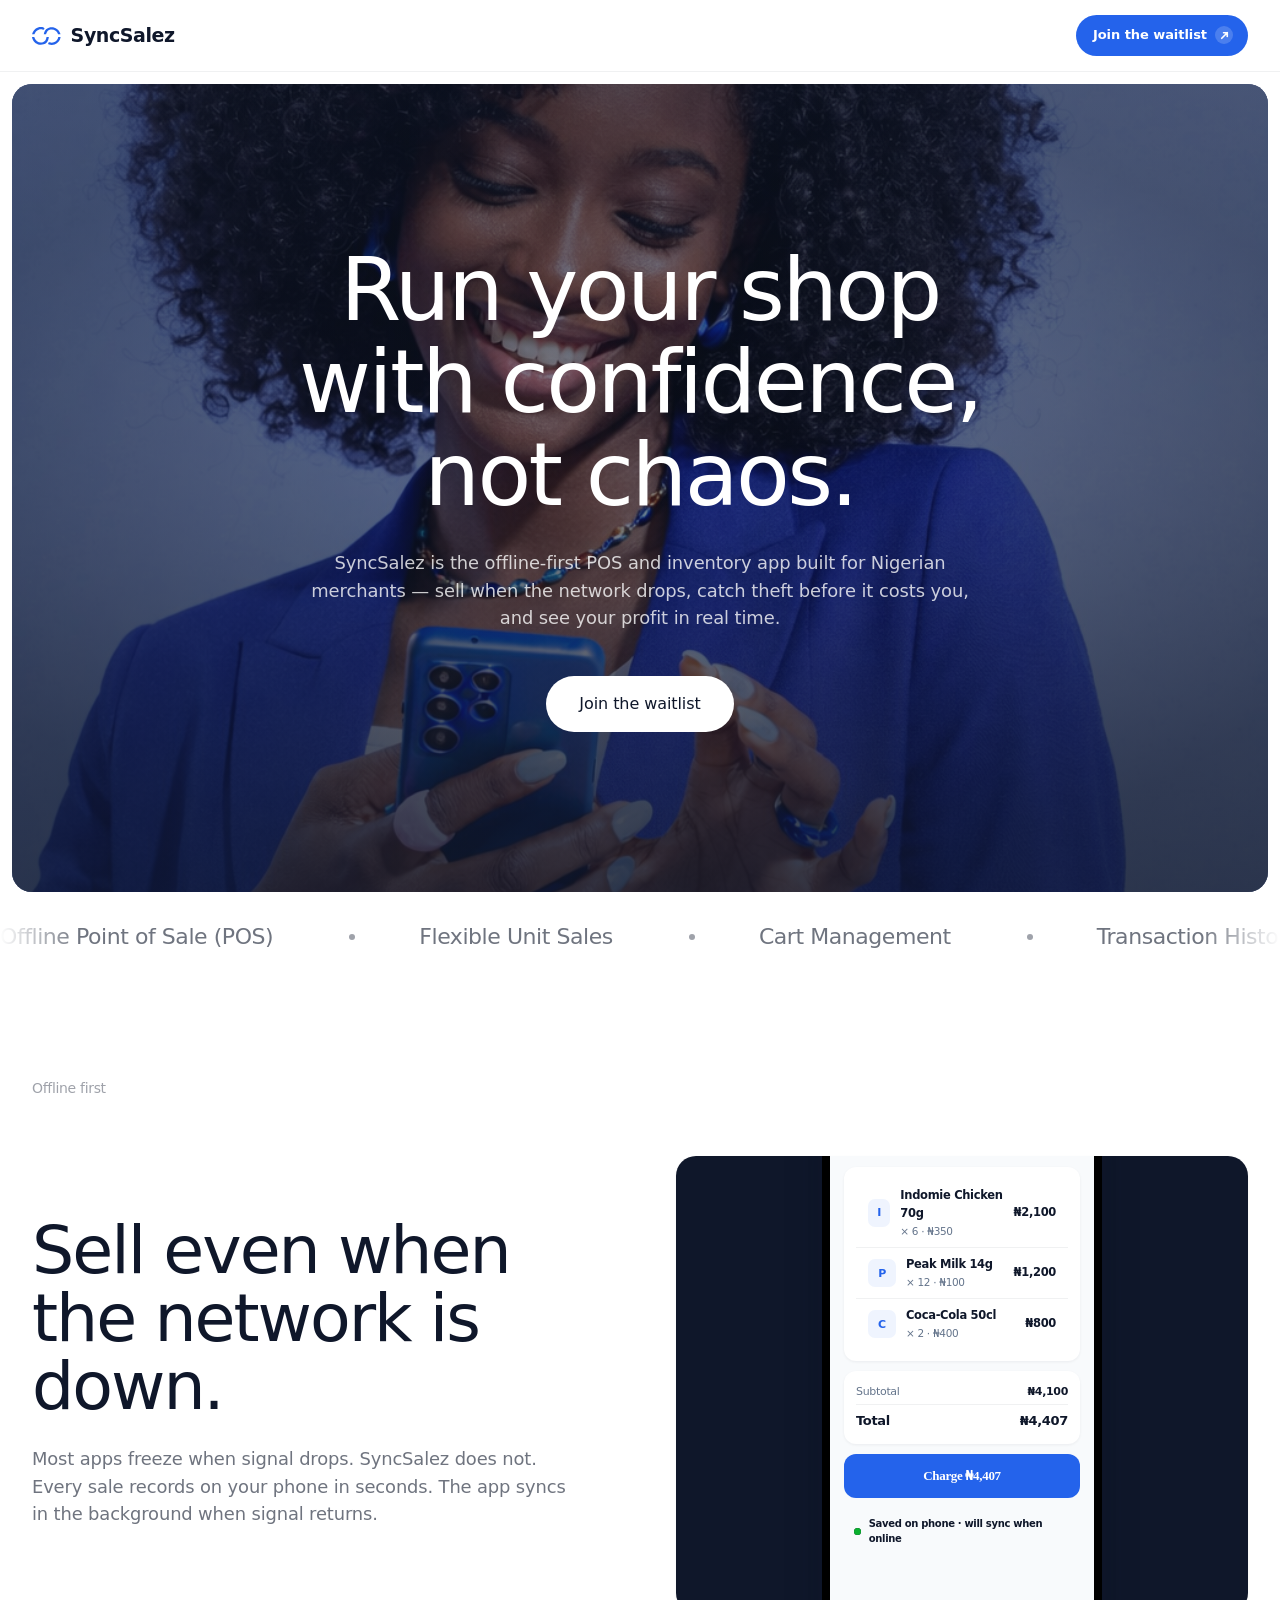
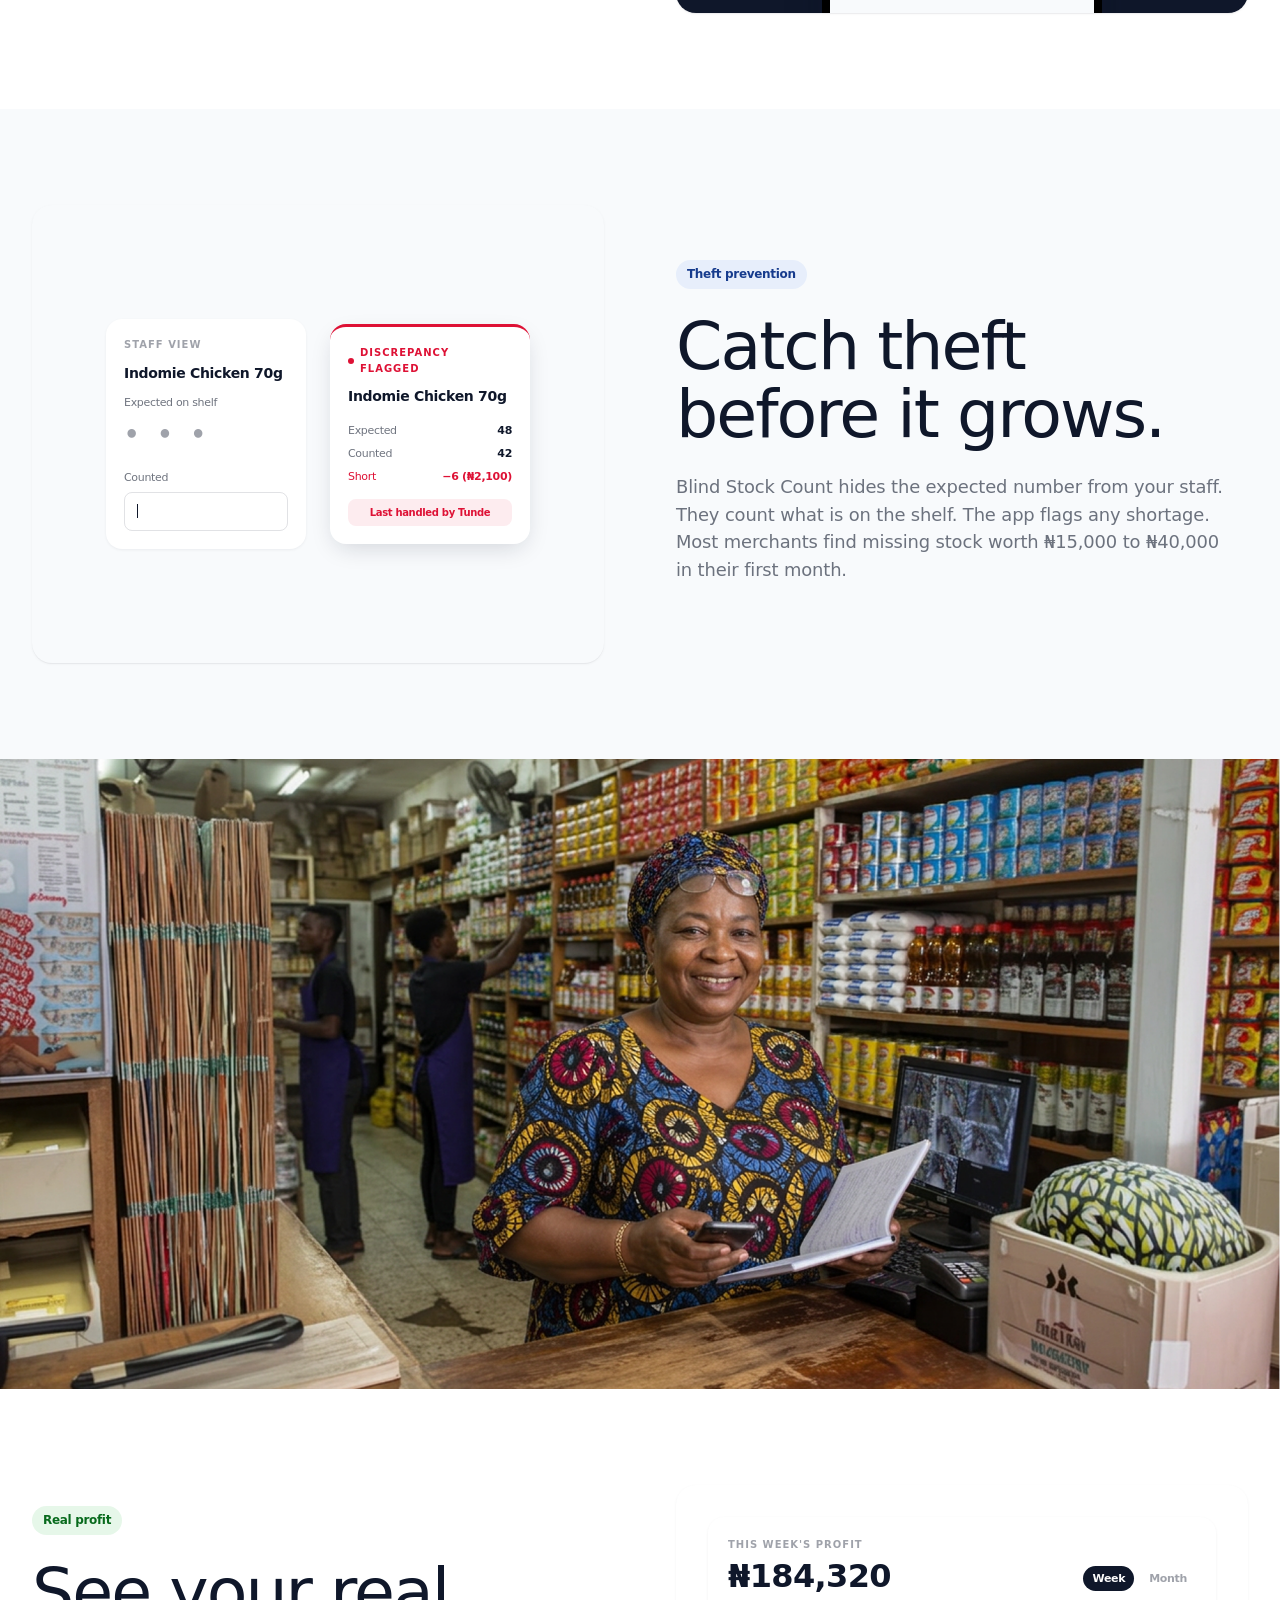
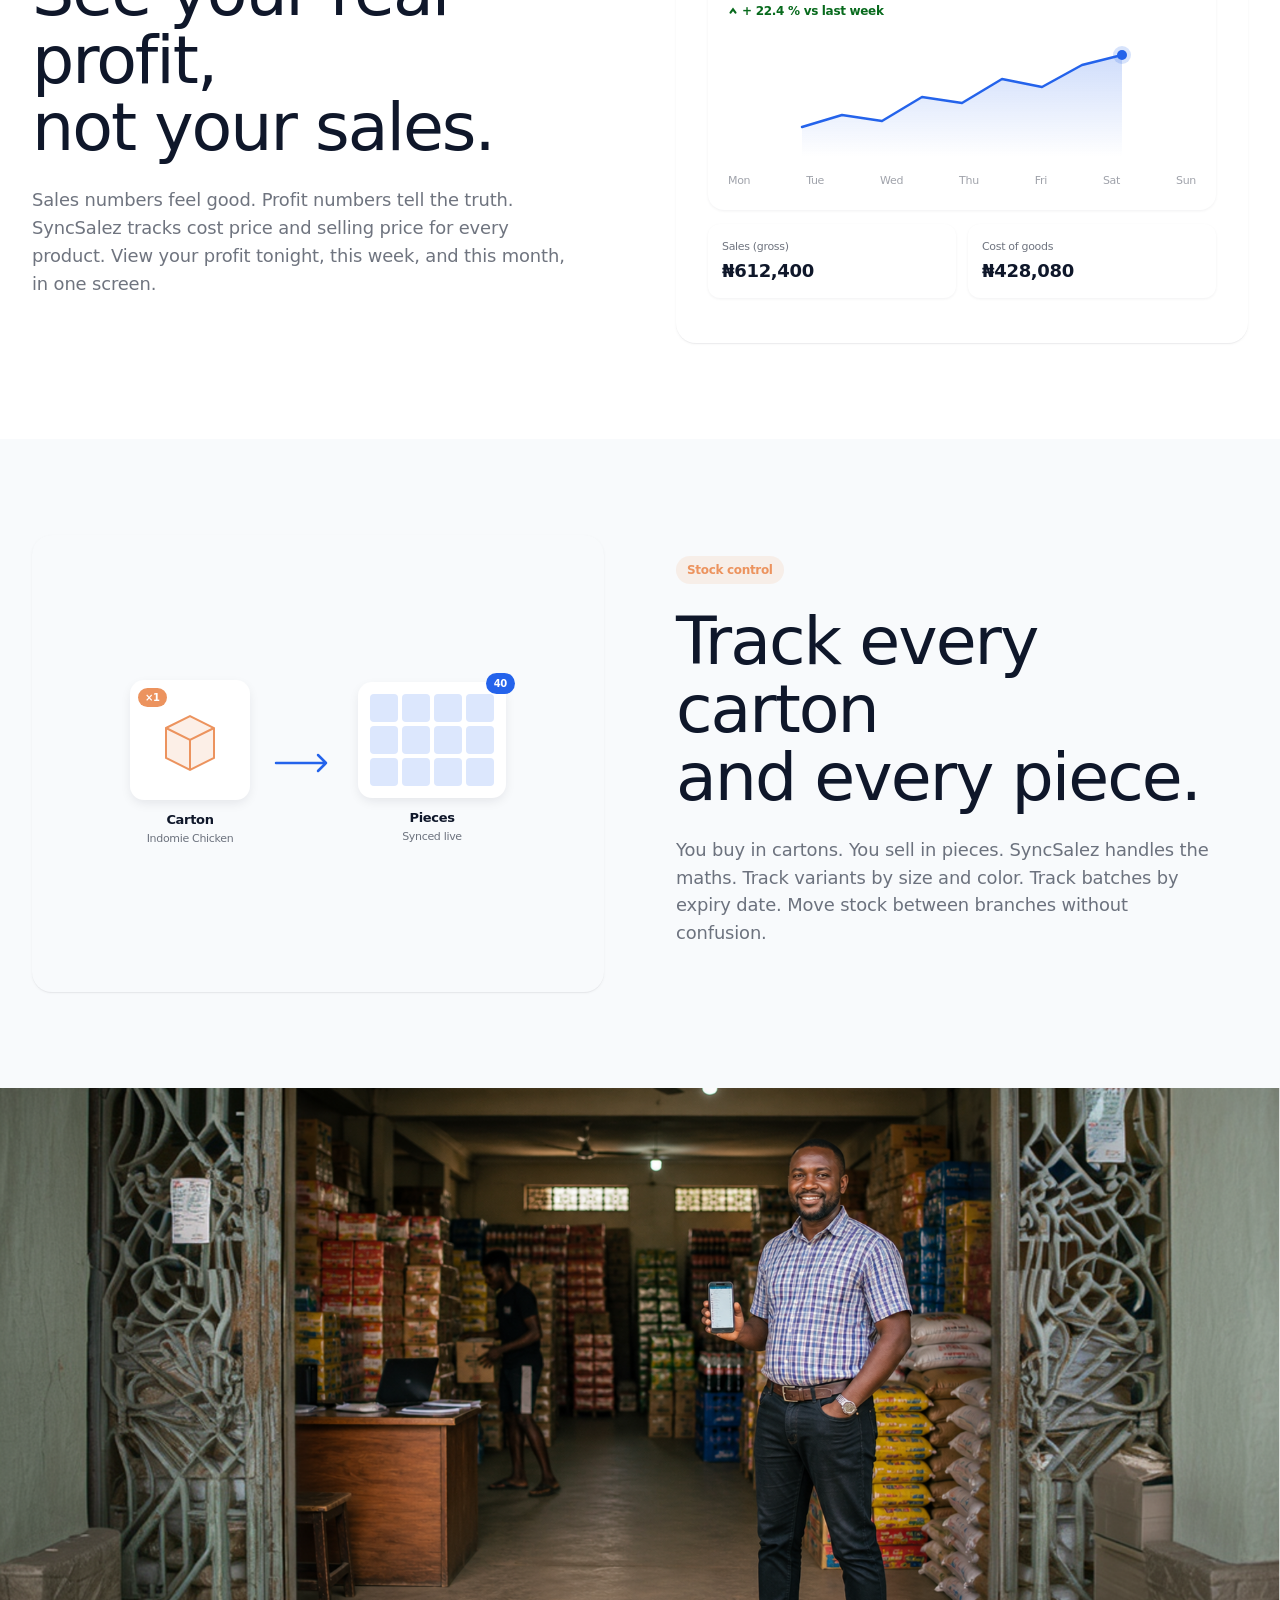
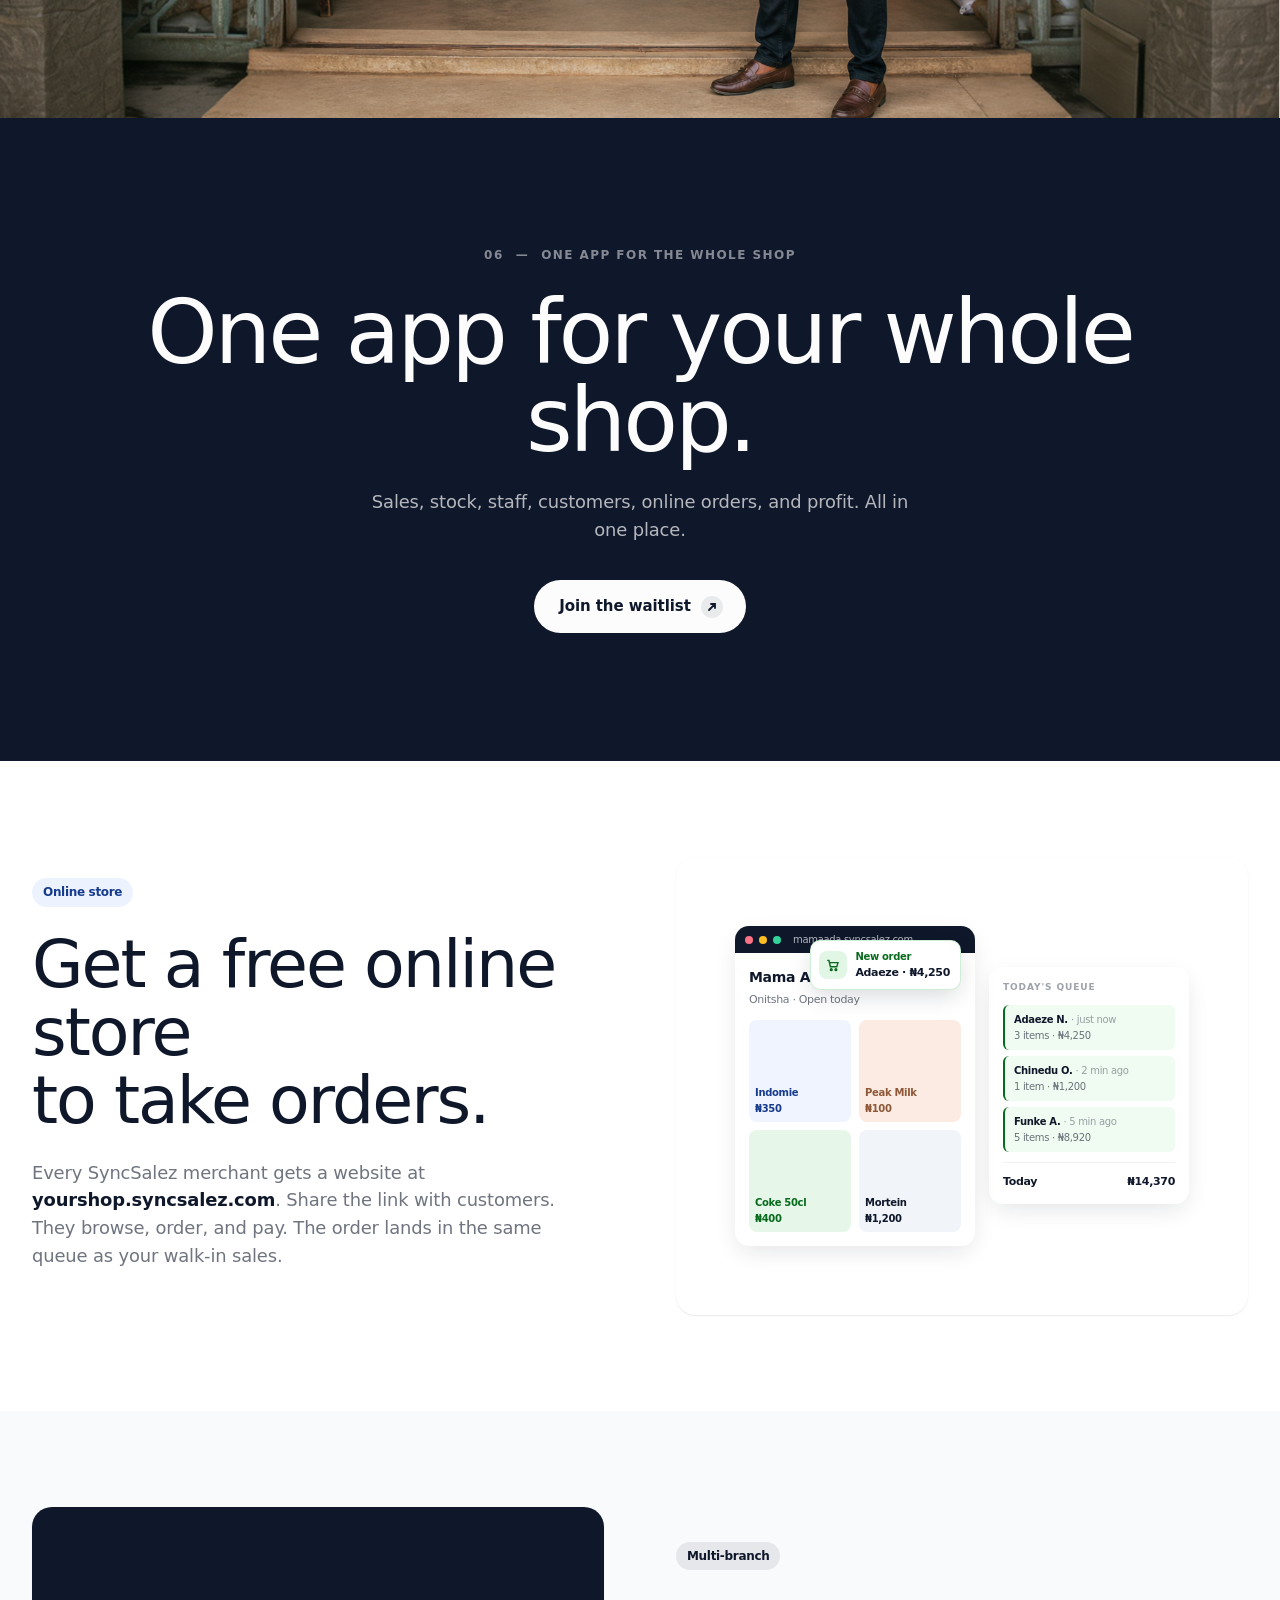
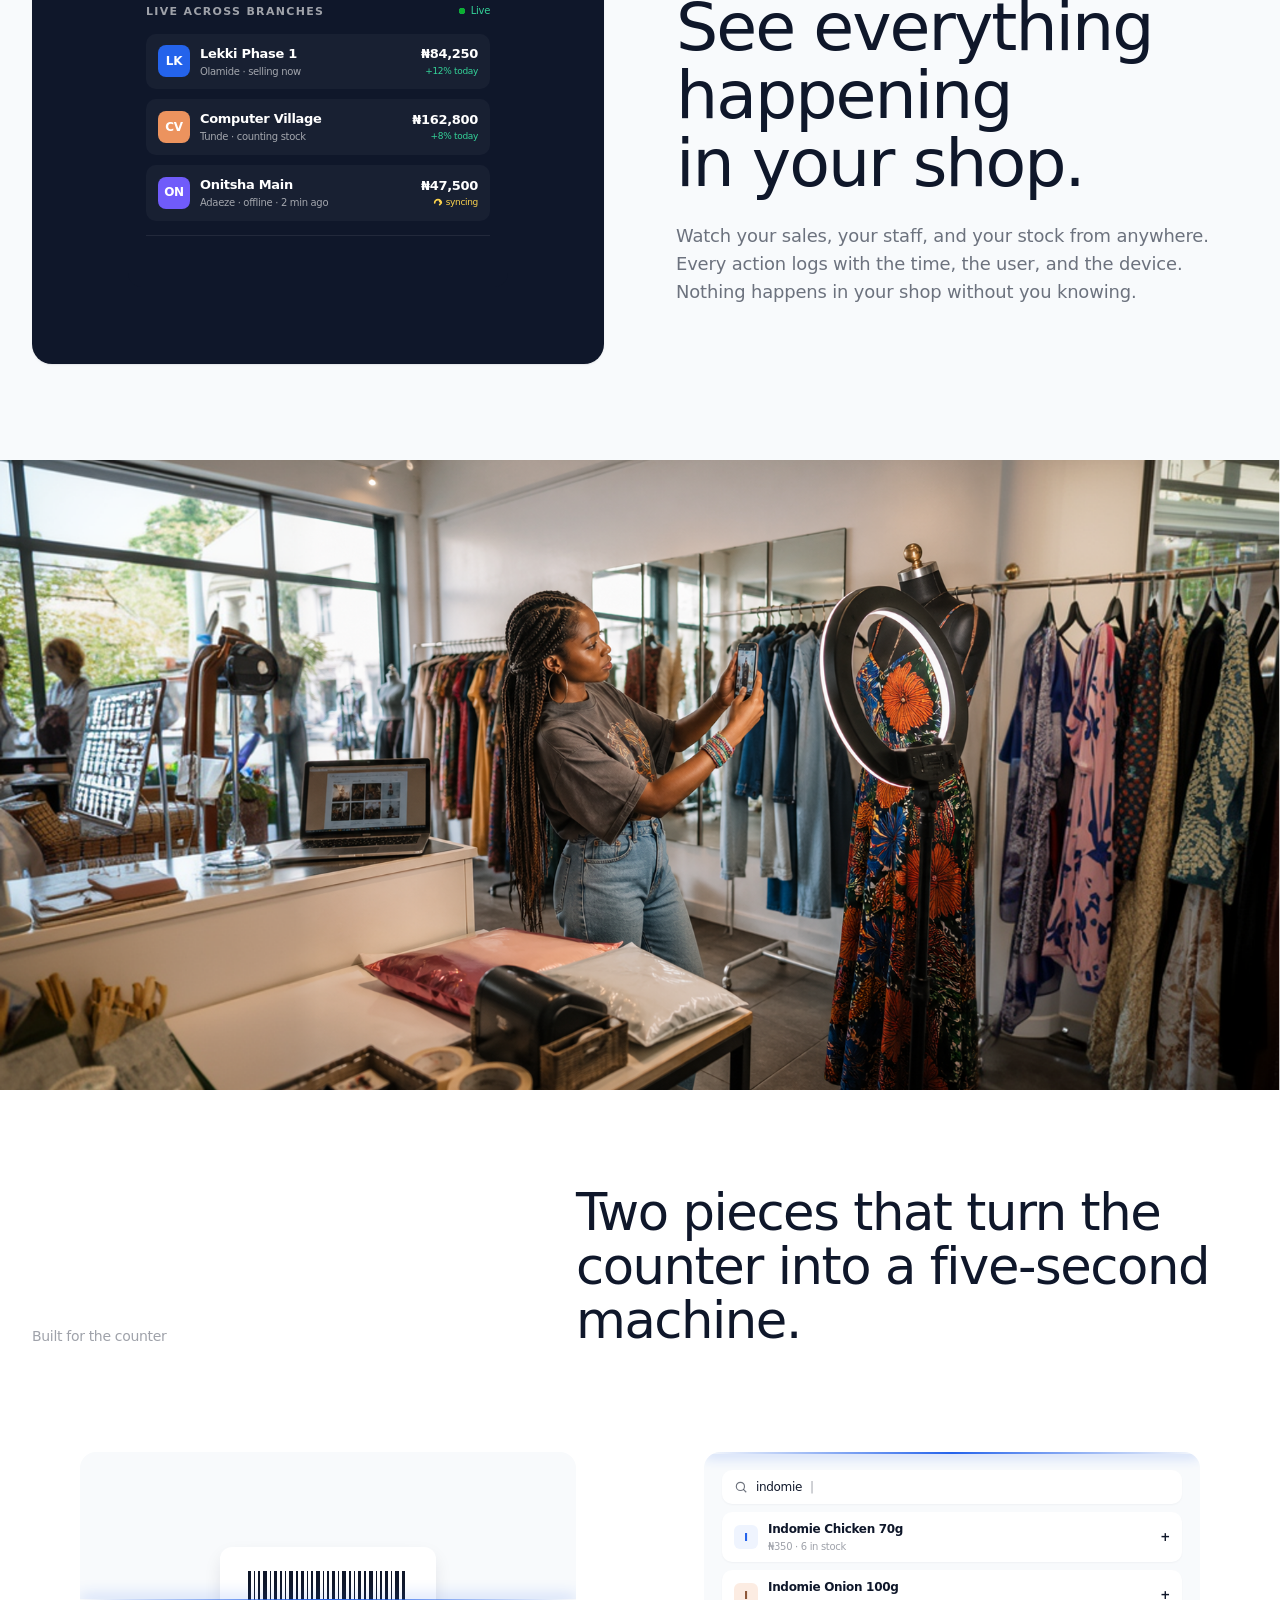
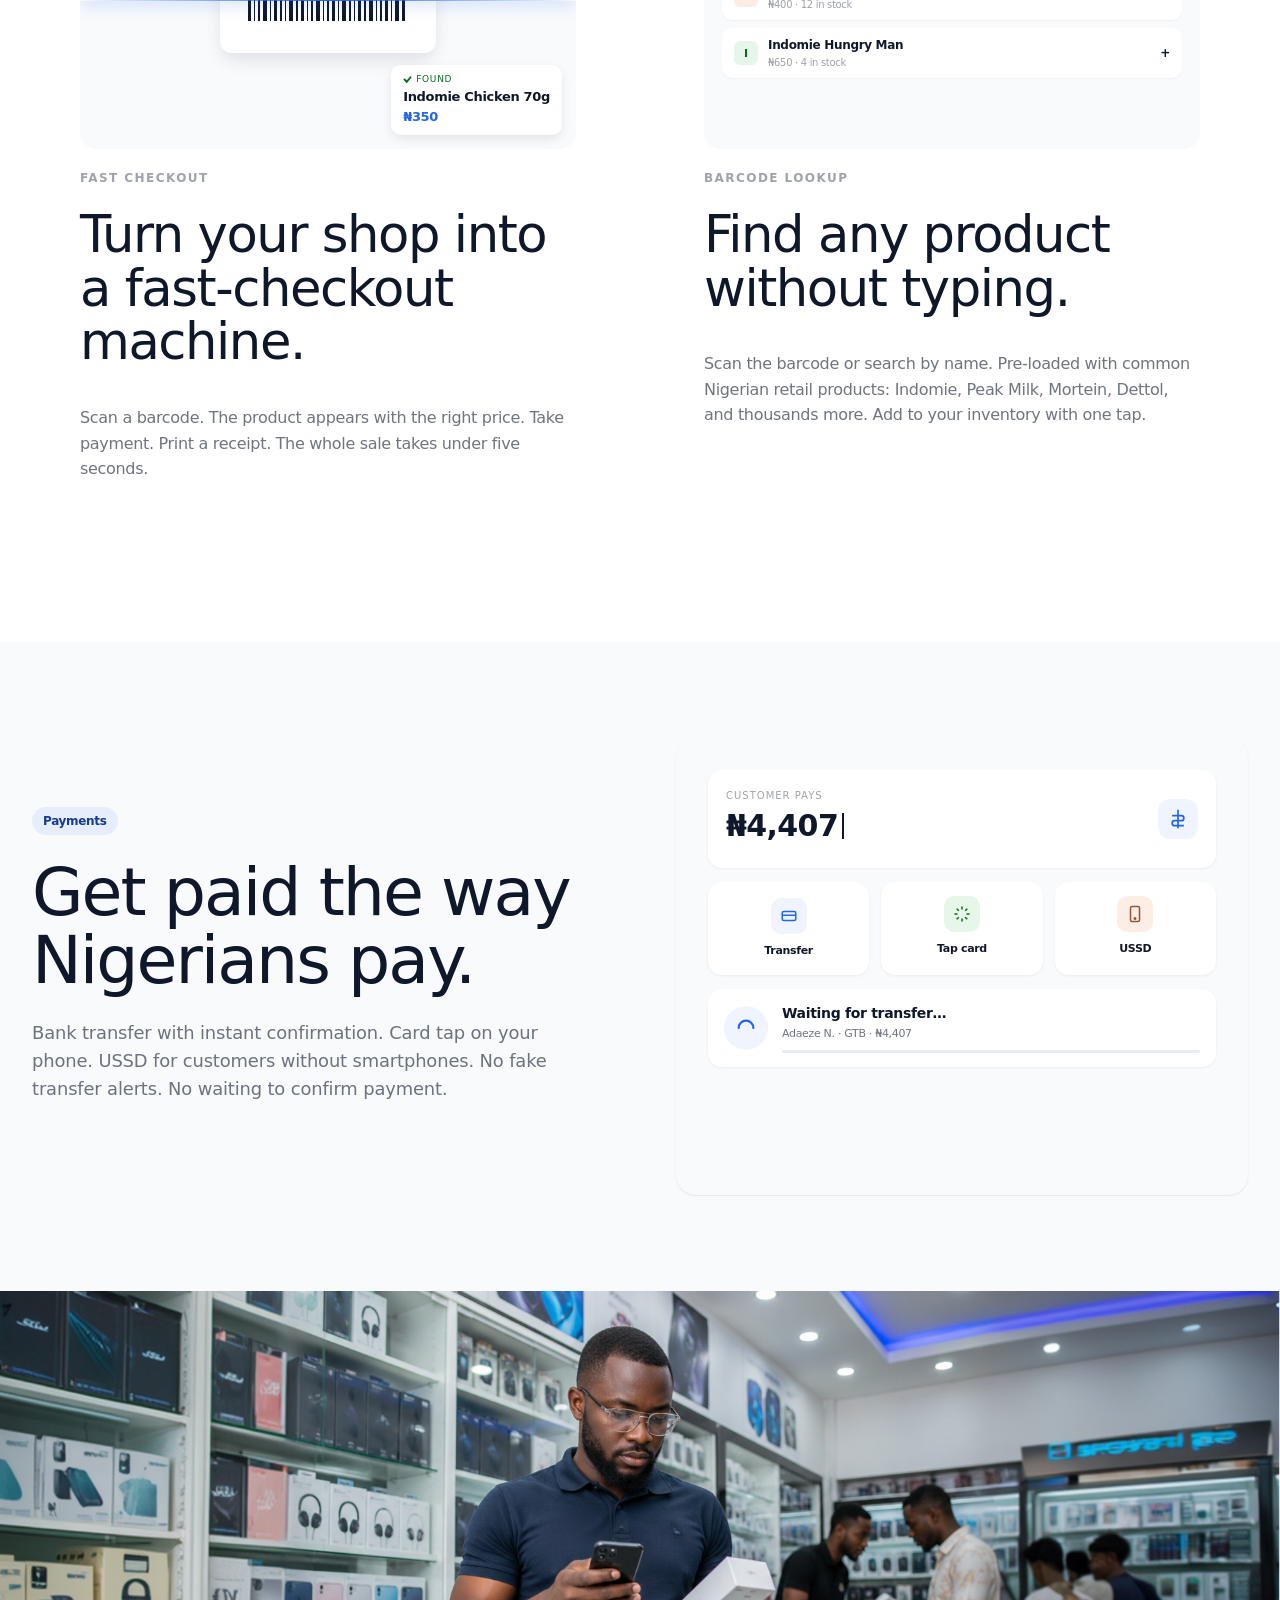
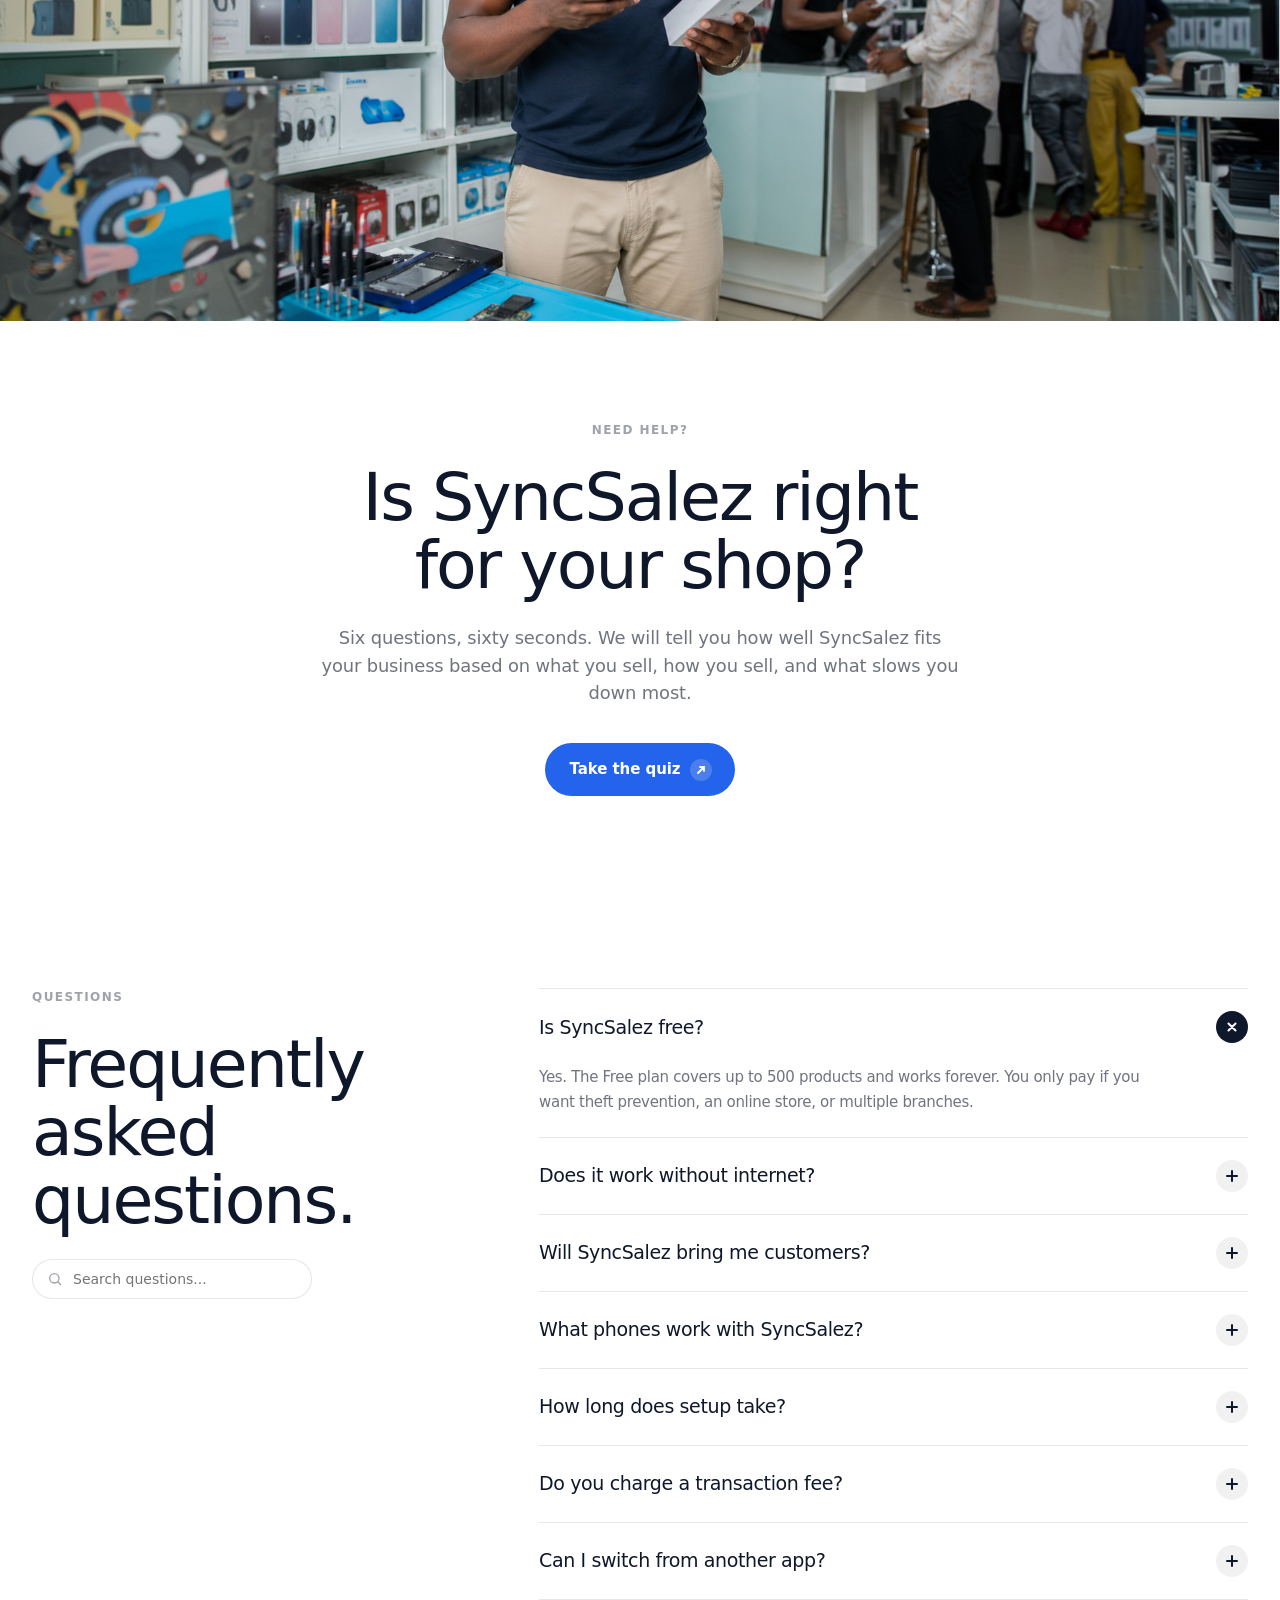
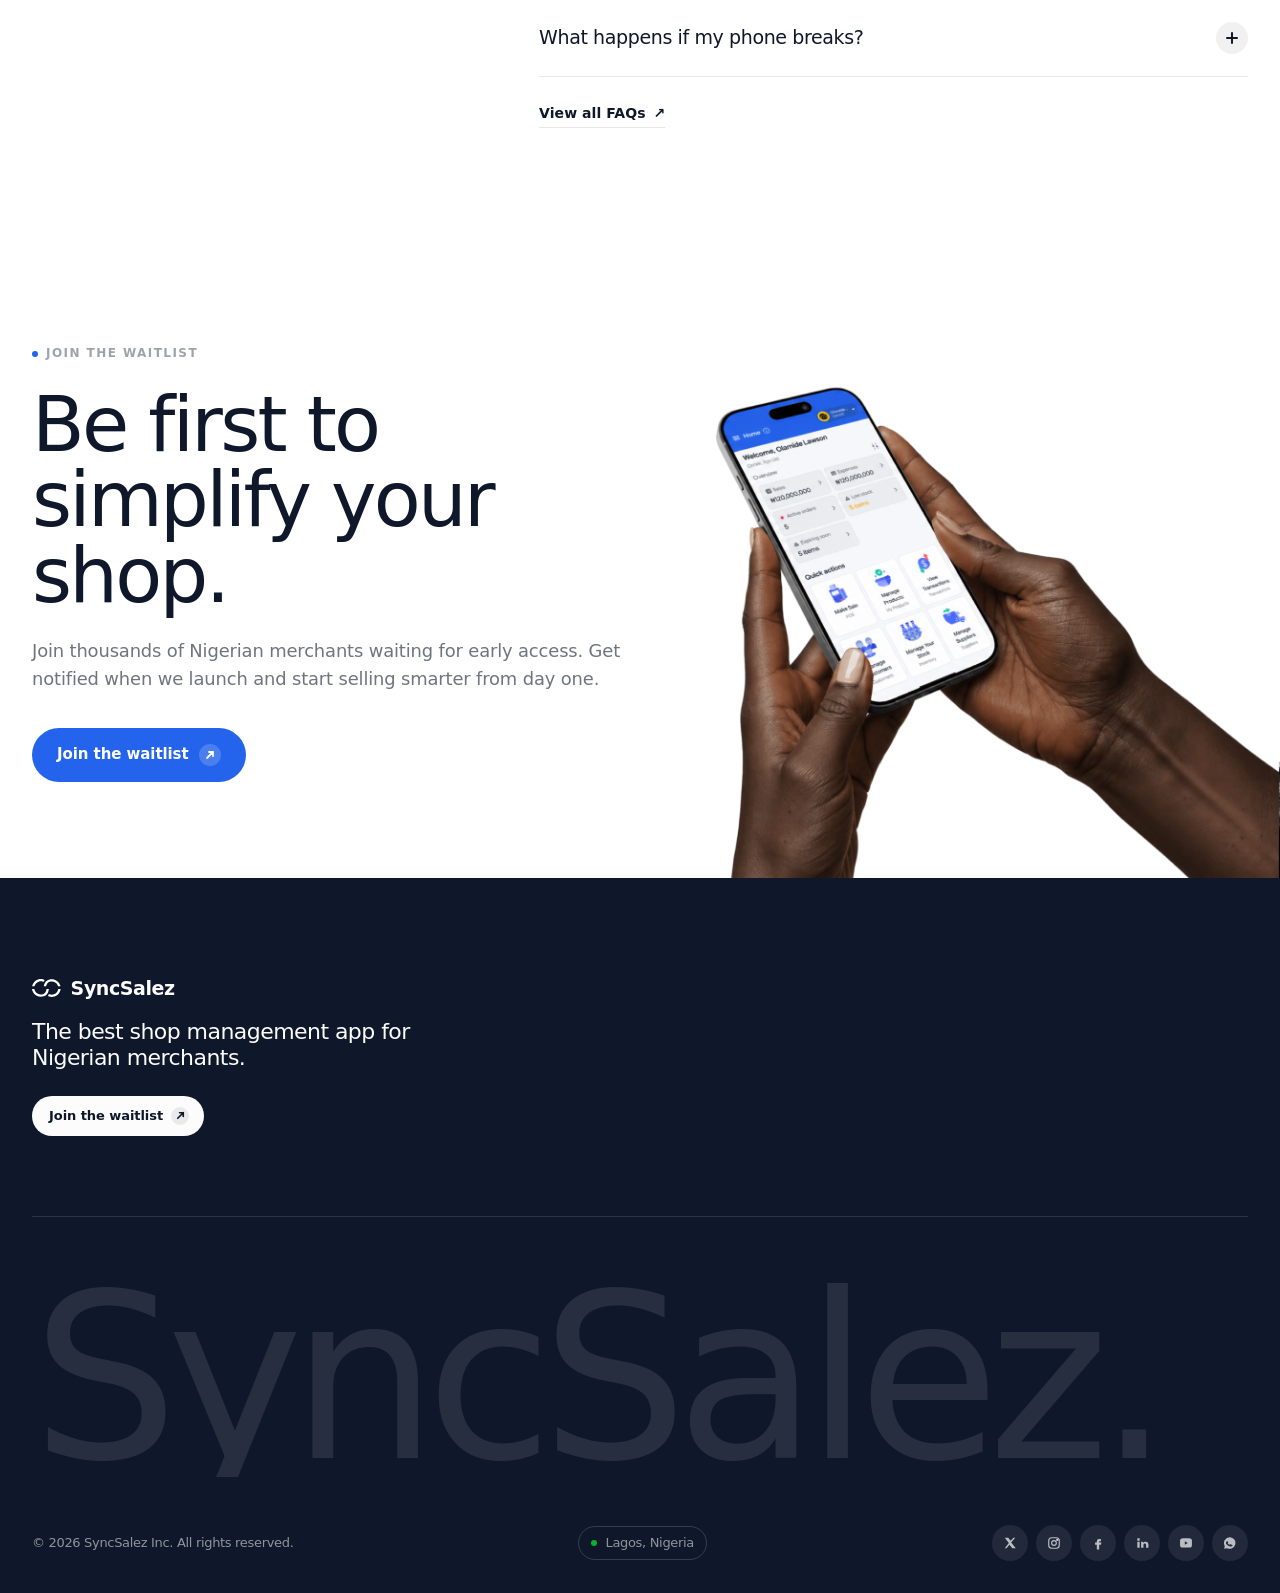
==== commit 4c49e077: "Lock to light theme, sync nav, rewrite offline page, CTA cleanup - Add dark-mode token layer in colo" ====
--- a/index.html
+++ b/index.html
@@ -5,8 +5,9 @@
   <meta name="viewport" content="width=device-width, initial-scale=1" />
   <title>SyncSalez — Solving your shop problems, one feature at a time.</title>
   <meta name="description" content="Run your physical shop on any Android phone. Sell offline. Catch theft. See your profit in real time. Free to start." />
-  <link rel="stylesheet" href="assets/site.css?v=40" />
+  <link rel="stylesheet" href="assets/site.css?v=41" />
   <link rel="stylesheet" href="assets/animations.css?v=3" />
+  <script>document.documentElement.setAttribute('data-theme','light');</script>
 </head>
 <body>
 
@@ -42,7 +43,7 @@
       SyncSalez
     </a>
     <div class="nav__links">
-      <div class="nav__item has-dropdown">
+      <div class="nav__item has-dropdown" style="display:none">
         Features <svg class="chev" viewBox="0 0 12 12" fill="none" stroke="currentColor" stroke-width="1.7"><path d="M3 4.5l3 3 3-3"/></svg>
         <div class="dropdown dropdown--two-col">
           <a href="features-offline-sales.html">Offline sales</a>
@@ -56,7 +57,7 @@
         </div>
       </div>
       <a class="nav__item" href="pricing.html" style="display:none">Pricing</a>
-      <div class="nav__item has-dropdown">
+      <div class="nav__item has-dropdown" style="display:none">
         For your business <svg class="chev" viewBox="0 0 12 12" fill="none" stroke="currentColor" stroke-width="1.7"><path d="M3 4.5l3 3 3-3"/></svg>
         <div class="dropdown">
           <a href="coming-soon.html?page=Provision+stores+supermarkets">Provision stores &amp; supermarkets</a>
@@ -93,7 +94,7 @@
     <div class="nav__cta">
       <a class="nav__login" href="coming-soon.html?page=Login" style="display:none">Login</a>
       <a class="btn btn--primary btn--sm" href="#waitlist" data-action="waitlist">
-        Get started
+        Join the waitlist
         <span class="arr"><svg width="11" height="11" viewBox="0 0 12 12" fill="none" stroke="currentColor" stroke-width="1.8" stroke-linecap="round"><path d="M3 9 L9 3 M5 3 H9 V7"/></svg></span>
       </a>
     </div>
@@ -119,7 +120,7 @@
           SyncSalez is the offline-first POS and inventory app built for Nigerian merchants — sell when the network drops, catch theft before it costs you, and see your profit in real time.
         </p>
         <div class="hero__ctas">
-          <a class="btn-pill btn-pill--light" href="#waitlist" data-action="waitlist">Get started</a>
+          <a class="btn-pill btn-pill--light" href="#waitlist" data-action="waitlist">Join the waitlist</a>
         </div>
       </div>
     </div>
@@ -179,7 +180,7 @@
       <div class="text">
         <h2 class="h-1 mb-24">Sell even when the network is down.</h2>
         <p class="lead">Most apps freeze when signal drops. SyncSalez does not. Every sale records on your phone in seconds. The app syncs in the background when signal returns.</p>
-        <a class="link-arrow" href="features-offline-sales.html">Learn more about offline sales <span class="arr-i">↗</span></a>
+        <a class="link-arrow" href="features-offline-sales.html" style="display:none">Learn more about offline sales <span class="arr-i">↗</span></a>
       </div>
       <div class="visual flex-center" style="background:#0F172A;">
         <div class="phone" style="background:#000;">
@@ -239,7 +240,7 @@
         <span class="chip mb-24">Theft prevention</span>
         <h2 class="h-1 mb-24">Catch theft<br/>before it grows.</h2>
         <p class="lead">Blind Stock Count hides the expected number from your staff. They count what is on the shelf. The app flags any shortage. Most merchants find missing stock worth ₦15,000 to ₦40,000 in their first month.</p>
-        <a class="link-arrow" href="features-theft-prevention.html">Learn more about theft prevention <span class="arr-i">↗</span></a>
+        <a class="link-arrow" href="features-theft-prevention.html" style="display:none">Learn more about theft prevention <span class="arr-i">↗</span></a>
       </div>
       <div class="visual theft-visual" style="background:var(--canvas-alt);padding:48px;display:flex;align-items:center;justify-content:center;gap:24px;">
         <!-- staff view (blind count happening) -->
@@ -287,7 +288,7 @@
         <span class="chip chip--green mb-24">Real profit</span>
         <h2 class="h-1 mb-24">See your real profit,<br/>not your sales.</h2>
         <p class="lead">Sales numbers feel good. Profit numbers tell the truth. SyncSalez tracks cost price and selling price for every product. View your profit tonight, this week, and this month, in one screen.</p>
-        <a class="link-arrow" href="coming-soon.html?page=Learn+more+about+profit+dashboard">Learn more about profit dashboard <span class="arr-i">↗</span></a>
+        <a class="link-arrow" href="coming-soon.html?page=Learn+more+about+profit+dashboard" style="display:none">Learn more about profit dashboard <span class="arr-i">↗</span></a>
       </div>
       <div class="visual profit-visual" style="background:var(--paper);padding:32px;">
         <div style="background:#fff;border-radius:16px;padding:20px;box-shadow:0 1px 3px rgba(15,23,42,0.06);">
@@ -347,7 +348,7 @@
         <span class="chip chip--warm mb-24">Stock control</span>
         <h2 class="h-1 mb-24">Track every carton<br/>and every piece.</h2>
         <p class="lead">You buy in cartons. You sell in pieces. SyncSalez handles the maths. Track variants by size and color. Track batches by expiry date. Move stock between branches without confusion.</p>
-        <a class="link-arrow" href="coming-soon.html?page=Learn+more+about+stock+control">Learn more about stock control <span class="arr-i">↗</span></a>
+        <a class="link-arrow" href="coming-soon.html?page=Learn+more+about+stock+control" style="display:none">Learn more about stock control <span class="arr-i">↗</span></a>
       </div>
       <div class="visual stock-visual" style="background:var(--canvas-alt);padding:48px;display:flex;align-items:center;justify-content:center;">
         <div style="display:flex;align-items:center;gap:24px;width:100%;justify-content:center;">
@@ -410,7 +411,7 @@
     <h2 class="h-display" style="color:var(--off-white);max-width:18ch;margin:0 auto 24px;">One app for your whole shop.</h2>
     <p class="lead" style="color:rgba(252,252,252,0.7);max-width:50ch;margin:0 auto 36px;">Sales, stock, staff, customers, online orders, and profit. All in one place.</p>
     <a class="btn btn--invert" href="#waitlist" data-action="waitlist">
-      Get started
+      Join the waitlist
       <span class="arr"><svg width="12" height="12" viewBox="0 0 12 12" fill="none" stroke="currentColor" stroke-width="1.8" stroke-linecap="round"><path d="M3 9 L9 3 M5 3 H9 V7"/></svg></span>
     </a>
   </div>
@@ -426,7 +427,7 @@
         <span class="chip mb-24">Online store</span>
         <h2 class="h-1 mb-24">Get a free online store<br/>to take orders.</h2>
         <p class="lead">Every SyncSalez merchant gets a website at <strong style="color:var(--ink);">yourshop.syncsalez.com</strong>. Share the link with customers. They browse, order, and pay. The order lands in the same queue as your walk-in sales.</p>
-        <a class="link-arrow" href="coming-soon.html?page=Learn+more+about+online+store">Learn more about online store <span class="arr-i">↗</span></a>
+        <a class="link-arrow" href="coming-soon.html?page=Learn+more+about+online+store" style="display:none">Learn more about online store <span class="arr-i">↗</span></a>
       </div>
       <div class="visual store-visual" style="background:var(--paper);padding:32px;display:flex;gap:14px;align-items:center;justify-content:center;">
         <!-- storefront preview -->
@@ -494,7 +495,7 @@
         <span class="chip chip--dark mb-24">Multi-branch</span>
         <h2 class="h-1 mb-24">See everything happening<br/>in your shop.</h2>
         <p class="lead">Watch your sales, your staff, and your stock from anywhere. Every action logs with the time, the user, and the device. Nothing happens in your shop without you knowing.</p>
-        <a class="link-arrow" href="coming-soon.html?page=Learn+more+about+multi-branch">Learn more about multi-branch <span class="arr-i">↗</span></a>
+        <a class="link-arrow" href="coming-soon.html?page=Learn+more+about+multi-branch" style="display:none">Learn more about multi-branch <span class="arr-i">↗</span></a>
       </div>
       <div class="visual branches-visual" style="background:var(--ink);padding:24px;display:flex;align-items:center;justify-content:center;">
         <div style="background:#0F172A;border-radius:14px;padding:18px;width:100%;max-width:380px;color:#fff;">
@@ -632,7 +633,7 @@
         <span class="meta">Fast checkout</span>
         <h3 class="h-2">Turn your shop into a fast-checkout machine.</h3>
         <p class="body">Scan a barcode. The product appears with the right price. Take payment. Print a receipt. The whole sale takes under five seconds.</p>
-        <a class="link-arrow" href="coming-soon.html?page=Learn+more" style="align-self:flex-start;">Learn more <span class="arr-i">↗</span></a>
+        <a class="link-arrow" href="coming-soon.html?page=Learn+more" style="align-self:flex-start;display:none;">Learn more <span class="arr-i">↗</span></a>
       </div>
       <div class="reveal lookup-card" style="background:var(--paper);border-radius:24px;padding:48px;display:flex;flex-direction:column;gap:20px;">
         <div class="lookup-visual" style="aspect-ratio:5/3;background:var(--canvas-alt);border-radius:16px;padding:18px;display:flex;flex-direction:column;gap:8px;position:relative;overflow:hidden;">
@@ -660,7 +661,7 @@
         <span class="meta">Barcode lookup</span>
         <h3 class="h-2">Find any product without typing.</h3>
         <p class="body">Scan the barcode or search by name. Pre-loaded with common Nigerian retail products: Indomie, Peak Milk, Mortein, Dettol, and thousands more. Add to your inventory with one tap.</p>
-        <a class="link-arrow" href="coming-soon.html?page=Learn+more" style="align-self:flex-start;">Learn more <span class="arr-i">↗</span></a>
+        <a class="link-arrow" href="coming-soon.html?page=Learn+more" style="align-self:flex-start;display:none;">Learn more <span class="arr-i">↗</span></a>
       </div>
     </div>
   </div>
@@ -676,7 +677,7 @@
         <span class="chip mb-24">Payments</span>
         <h2 class="h-1 mb-24">Get paid the way<br/>Nigerians pay.</h2>
         <p class="lead">Bank transfer with instant confirmation. Card tap on your phone. USSD for customers without smartphones. No fake transfer alerts. No waiting to confirm payment.</p>
-        <a class="link-arrow" href="coming-soon.html?page=Learn+more+about+payments">Learn more about payments <span class="arr-i">↗</span></a>
+        <a class="link-arrow" href="coming-soon.html?page=Learn+more+about+payments" style="display:none">Learn more about payments <span class="arr-i">↗</span></a>
       </div>
       <div class="visual payments-visual" style="background:var(--canvas-alt);padding:32px;display:flex;flex-direction:column;gap:14px;">
         <!-- Stage 1: amount -->
@@ -754,7 +755,7 @@
 <!-- ============================================================
      12. TESTIMONIALS
      ============================================================ -->
-<section class="section band-paper">
+<section class="section band-paper" style="display:none">
   <div class="container">
     <div class="sec-head reveal">
       <div>
@@ -1128,7 +1129,7 @@
           SyncSalez
         </a>
         <div class="footer__brand-blurb">The best shop management app for Nigerian merchants.</div>
-        <a class="btn btn--invert btn--sm" href="#waitlist" data-action="waitlist">Get started <span class="arr"><svg width="11" height="11" viewBox="0 0 12 12" fill="none" stroke="currentColor" stroke-width="1.8" stroke-linecap="round"><path d="M3 9 L9 3 M5 3 H9 V7"/></svg></span></a>
+        <a class="btn btn--invert btn--sm" href="#waitlist" data-action="waitlist">Join the waitlist <span class="arr"><svg width="11" height="11" viewBox="0 0 12 12" fill="none" stroke="currentColor" stroke-width="1.8" stroke-linecap="round"><path d="M3 9 L9 3 M5 3 H9 V7"/></svg></span></a>
       </div>
       <div style="display:none">
         <h5>Company</h5>
@@ -1141,7 +1142,7 @@
           <li><a href="coming-soon.html?page=Become+a+supplier">Become a supplier</a></li>
         </ul>
       </div>
-      <div>
+      <div style="display:none">
         <h5>Product</h5>
         <ul>
           <li><a href="coming-soon.html?page=Inventory+management">Inventory management</a></li>
@@ -1203,23 +1204,23 @@
         Lagos, Nigeria
       </div>
       <div class="footer__socials">
-        <a href="coming-soon.html?page=page" aria-label="X"><svg width="14" height="14" viewBox="0 0 24 24" fill="currentColor"><path d="M18 3h3l-7 8 8 10h-6l-5-6-5 6H3l7-9L3 3h6l4 5 5-5z"/></svg></a>
-        <a href="coming-soon.html?page=page" aria-label="Instagram"><svg width="14" height="14" viewBox="0 0 24 24" fill="none" stroke="currentColor" stroke-width="2"><rect x="3" y="3" width="18" height="18" rx="5"/><circle cx="12" cy="12" r="4"/><circle cx="17.5" cy="6.5" r="1" fill="currentColor"/></svg></a>
-        <a href="coming-soon.html?page=page" aria-label="Facebook"><svg width="14" height="14" viewBox="0 0 24 24" fill="currentColor"><path d="M14 9h3V5h-3a4 4 0 0 0-4 4v2H7v4h3v8h4v-8h3l1-4h-4V9z"/></svg></a>
-        <a href="coming-soon.html?page=page" aria-label="LinkedIn"><svg width="14" height="14" viewBox="0 0 24 24" fill="currentColor"><path d="M4 4h4v4H4zM4 10h4v10H4zM10 10h4v2c.7-1.4 2.4-2.3 4.5-2.3 3 0 4.5 2 4.5 5.3V20h-4v-4.5c0-1.5-.6-2.5-2-2.5s-2.5 1-2.5 2.5V20h-4V10z"/></svg></a>
-        <a href="coming-soon.html?page=page" aria-label="YouTube"><svg width="14" height="14" viewBox="0 0 24 24" fill="currentColor"><path d="M22 7c-.2-1.5-1.3-2.6-2.8-2.8C17 4 12 4 12 4s-5 0-7.2.2C3.3 4.4 2.2 5.5 2 7c-.2 1.5-.2 5-.2 5s0 3.5.2 5c.2 1.5 1.3 2.6 2.8 2.8C7 20 12 20 12 20s5 0 7.2-.2c1.5-.2 2.6-1.3 2.8-2.8.2-1.5.2-5 .2-5s0-3.5-.2-5zM10 15V9l5 3-5 3z"/></svg></a>
-        <a href="coming-soon.html?page=page" aria-label="X"><svg width="14" height="14" viewBox="0 0 24 24" fill="currentColor"><path d="M12 2A10 10 0 0 0 3 17l-1 5 5-1A10 10 0 1 0 12 2zm5 14c-.5 1-2 2-3 2-1 0-2 0-4-1-3-1-5-4-5-5 0-1 1-2 1-2l1-1h1l1 2-1 1c0 1 2 3 3 3l1-1h1l2 1v1z"/></svg></a>
+        <a aria-label="X"><svg width="14" height="14" viewBox="0 0 24 24" fill="currentColor"><path d="M18 3h3l-7 8 8 10h-6l-5-6-5 6H3l7-9L3 3h6l4 5 5-5z"/></svg></a>
+        <a aria-label="Instagram"><svg width="14" height="14" viewBox="0 0 24 24" fill="none" stroke="currentColor" stroke-width="2"><rect x="3" y="3" width="18" height="18" rx="5"/><circle cx="12" cy="12" r="4"/><circle cx="17.5" cy="6.5" r="1" fill="currentColor"/></svg></a>
+        <a aria-label="Facebook"><svg width="14" height="14" viewBox="0 0 24 24" fill="currentColor"><path d="M14 9h3V5h-3a4 4 0 0 0-4 4v2H7v4h3v8h4v-8h3l1-4h-4V9z"/></svg></a>
+        <a aria-label="LinkedIn"><svg width="14" height="14" viewBox="0 0 24 24" fill="currentColor"><path d="M4 4h4v4H4zM4 10h4v10H4zM10 10h4v2c.7-1.4 2.4-2.3 4.5-2.3 3 0 4.5 2 4.5 5.3V20h-4v-4.5c0-1.5-.6-2.5-2-2.5s-2.5 1-2.5 2.5V20h-4V10z"/></svg></a>
+        <a aria-label="YouTube"><svg width="14" height="14" viewBox="0 0 24 24" fill="currentColor"><path d="M22 7c-.2-1.5-1.3-2.6-2.8-2.8C17 4 12 4 12 4s-5 0-7.2.2C3.3 4.4 2.2 5.5 2 7c-.2 1.5-.2 5-.2 5s0 3.5.2 5c.2 1.5 1.3 2.6 2.8 2.8C7 20 12 20 12 20s5 0 7.2-.2c1.5-.2 2.6-1.3 2.8-2.8.2-1.5.2-5 .2-5s0-3.5-.2-5zM10 15V9l5 3-5 3z"/></svg></a>
+        <a aria-label="WhatsApp"><svg width="14" height="14" viewBox="0 0 24 24" fill="currentColor"><path d="M12 2A10 10 0 0 0 3 17l-1 5 5-1A10 10 0 1 0 12 2zm5 14c-.5 1-2 2-3 2-1 0-2 0-4-1-3-1-5-4-5-5 0-1 1-2 1-2l1-1h1l1 2-1 1c0 1 2 3 3 3l1-1h1l2 1v1z"/></svg></a>
       </div>
     </div>
   </div>
 </footer>
 
-<a class="sticky-cta" href="#waitlist" data-action="waitlist">Get started — free <span style="opacity:0.7;">→</span></a>
+<a class="sticky-cta" href="#waitlist" data-action="waitlist">Join the waitlist <span style="opacity:0.7;">→</span></a>
 
 <!-- Waitlist modal is auto-injected by assets/site.js so every page on
      the site has it without duplicating ~80 lines of markup. To
      customize, edit MODAL_HTML in assets/site.js. -->
 
-<script src="assets/site.js?v=27"></script>
+<script src="assets/site.js?v=29"></script>
 </body>
 </html>
--- a/assets/site.css
+++ b/assets/site.css
@@ -25,12 +25,16 @@
   --mirror-blue-900: #07142F;
   --dark-sea-green-500: #EC935E;
   --slate-900: #0F172A;
+  --slate-800: #1E293B;
   --slate-700: #334155;
+  --slate-600: #475569;
   --slate-500: #64748B;
   --slate-300: #CBD5E1;
   --slate-200: #E2E8F0;
   --slate-100: #F1F5F9;
   --slate-50:  #F8FAFC;
+  --mirror-blue-300: #95B7FA;
+  --mirror-blue-400: #729FF7;
   --green-500: #0BB02F;
   --green-700: #076A1C;
   --crimson-500: #DE1135;
@@ -116,8 +120,8 @@
 .section { padding: 96px 0; position: relative; }
 .section--tight { padding: 64px 0; }
 .section--lg { padding: 128px 0; }
-.band-alt { background: var(--slate-50); }
-.band-paper { background: var(--slate-50); }
+.band-alt { background: var(--canvas-alt); }
+.band-paper { background: var(--canvas-alt); }
 .band-dark { background: var(--canvas-deep); color: var(--off-white); }
 .band-blue { background: var(--mirror-blue-500); color: #fff; }
 
@@ -2576,3 +2580,102 @@
   .quiz-modal { transition: none; }
   .quiz-modal__panel { transition: none; }
 }
+
+/* ============================================================
+   THEME TOGGLE BUTTON — sits in .nav__cta beside Get started.
+   Single 40×40 pill; sun icon shows in dark mode, moon in light.
+   ============================================================ */
+.theme-toggle {
+  display: inline-flex;
+  align-items: center;
+  justify-content: center;
+  width: 40px;
+  height: 40px;
+  padding: 0;
+  border-radius: var(--r-pill);
+  background: transparent;
+  border: 1px solid var(--rule);
+  color: var(--ink);
+  cursor: pointer;
+  transition: background-color .18s ease, border-color .18s ease, color .18s ease, transform .18s ease;
+}
+.theme-toggle:hover {
+  background: rgba(15,23,42,0.04);
+  transform: translateY(-1px);
+}
+.theme-toggle:focus-visible {
+  outline: 2px solid var(--mirror-blue-500);
+  outline-offset: 2px;
+}
+.theme-toggle svg { display: block; width: 18px; height: 18px; }
+.theme-toggle .icon-sun  { display: none; }
+.theme-toggle .icon-moon { display: block; }
+[data-theme="dark"] .theme-toggle:hover { background: rgba(248,250,252,0.06); }
+[data-theme="dark"] .theme-toggle .icon-sun  { display: block; }
+[data-theme="dark"] .theme-toggle .icon-moon { display: none; }
+@media (max-width: 980px) {
+  .theme-toggle { width: 36px; height: 36px; }
+  .theme-toggle svg { width: 16px; height: 16px; }
+}
+
+/* ============================================================
+   DARK THEME — marketing site overrides
+   The site.css :root shadows the design-system tokens with its
+   own short names (--canvas, --ink, --rule, etc). We re-flip them
+   here, plus patch the high-traffic hardcoded values that don't
+   read from a token (nav background, hover tints, status chips).
+   ============================================================ */
+[data-theme="dark"] {
+  --canvas:      var(--slate-900);     /* page bg */
+  --canvas-alt:  var(--slate-800);     /* alt bands */
+  --canvas-deep: #07142F;              /* deeper than canvas in dark mode (mirror-blue-900) */
+  --paper:       var(--slate-800);     /* card surfaces */
+  --paper-warm:  var(--slate-800);
+
+  --ink:    var(--slate-50);
+  --ink-2:  rgba(248,250,252,0.65);
+  --ink-3:  rgba(248,250,252,0.45);
+  --rule:       rgba(248,250,252,0.10);
+  --rule-soft:  rgba(248,250,252,0.06);
+
+  --shadow-xs:    0 1px 2px 0 rgba(0,0,0,0.40);
+  --shadow-sm:    0 1px 3px 0 rgba(0,0,0,0.45), 0 1px 2px -1px rgba(0,0,0,0.30);
+  --shadow-md:    0 4px 8px -2px rgba(0,0,0,0.50), 0 2px 4px -2px rgba(0,0,0,0.30);
+  --shadow-lg:    0 12px 24px -4px rgba(0,0,0,0.55), 0 4px 8px -4px rgba(0,0,0,0.35);
+  --shadow-card:  0 1px 0 0 rgba(248,250,252,0.04), 0 1px 3px 0 rgba(0,0,0,0.40);
+
+  color-scheme: dark;
+}
+
+/* Nav: translucent slate instead of translucent white */
+[data-theme="dark"] .nav {
+  background: rgba(15,23,42,0.78);
+  border-bottom-color: rgba(248,250,252,0.08);
+}
+[data-theme="dark"] .nav__item:hover { background: rgba(248,250,252,0.06); }
+[data-theme="dark"] .nav__hamburger { border-color: var(--rule); }
+[data-theme="dark"] .nav__hamburger:hover { background: rgba(248,250,252,0.06); }
+
+/* Dropdowns + ghost button hover tints */
+[data-theme="dark"] .dropdown {
+  background: var(--slate-800);
+  border-color: rgba(248,250,252,0.08);
+  box-shadow: 0 12px 40px -8px rgba(0,0,0,0.6), 0 4px 12px -4px rgba(0,0,0,0.4);
+}
+[data-theme="dark"] .dropdown a:hover { background: rgba(36,99,235,0.18); color: var(--mirror-blue-300, #95B7FA); }
+[data-theme="dark"] .btn--ghost:hover { background: rgba(248,250,252,0.06); }
+[data-theme="dark"] .btn--invert { background: var(--slate-50); color: var(--slate-900); }
+[data-theme="dark"] .btn--invert .arr { background: rgba(15,23,42,0.10); }
+
+/* Mobile overlay */
+[data-theme="dark"] .nav-overlay { background: var(--slate-900); }
+[data-theme="dark"] .nav-overlay__close:hover { background: rgba(248,250,252,0.06); }
+
+/* Chips that hardcoded slate-900 alpha */
+[data-theme="dark"] .chip--dark { background: rgba(248,250,252,0.10); color: var(--slate-50); }
+
+/* Faq plus icon background flips so the sigil stays visible */
+[data-theme="dark"] .faq__item.is-open .faq__q .pm { background: var(--slate-50); color: var(--slate-900); }
+
+/* Selection highlight stays brand */
+[data-theme="dark"] ::selection { background: var(--mirror-blue-500); color: #fff; }
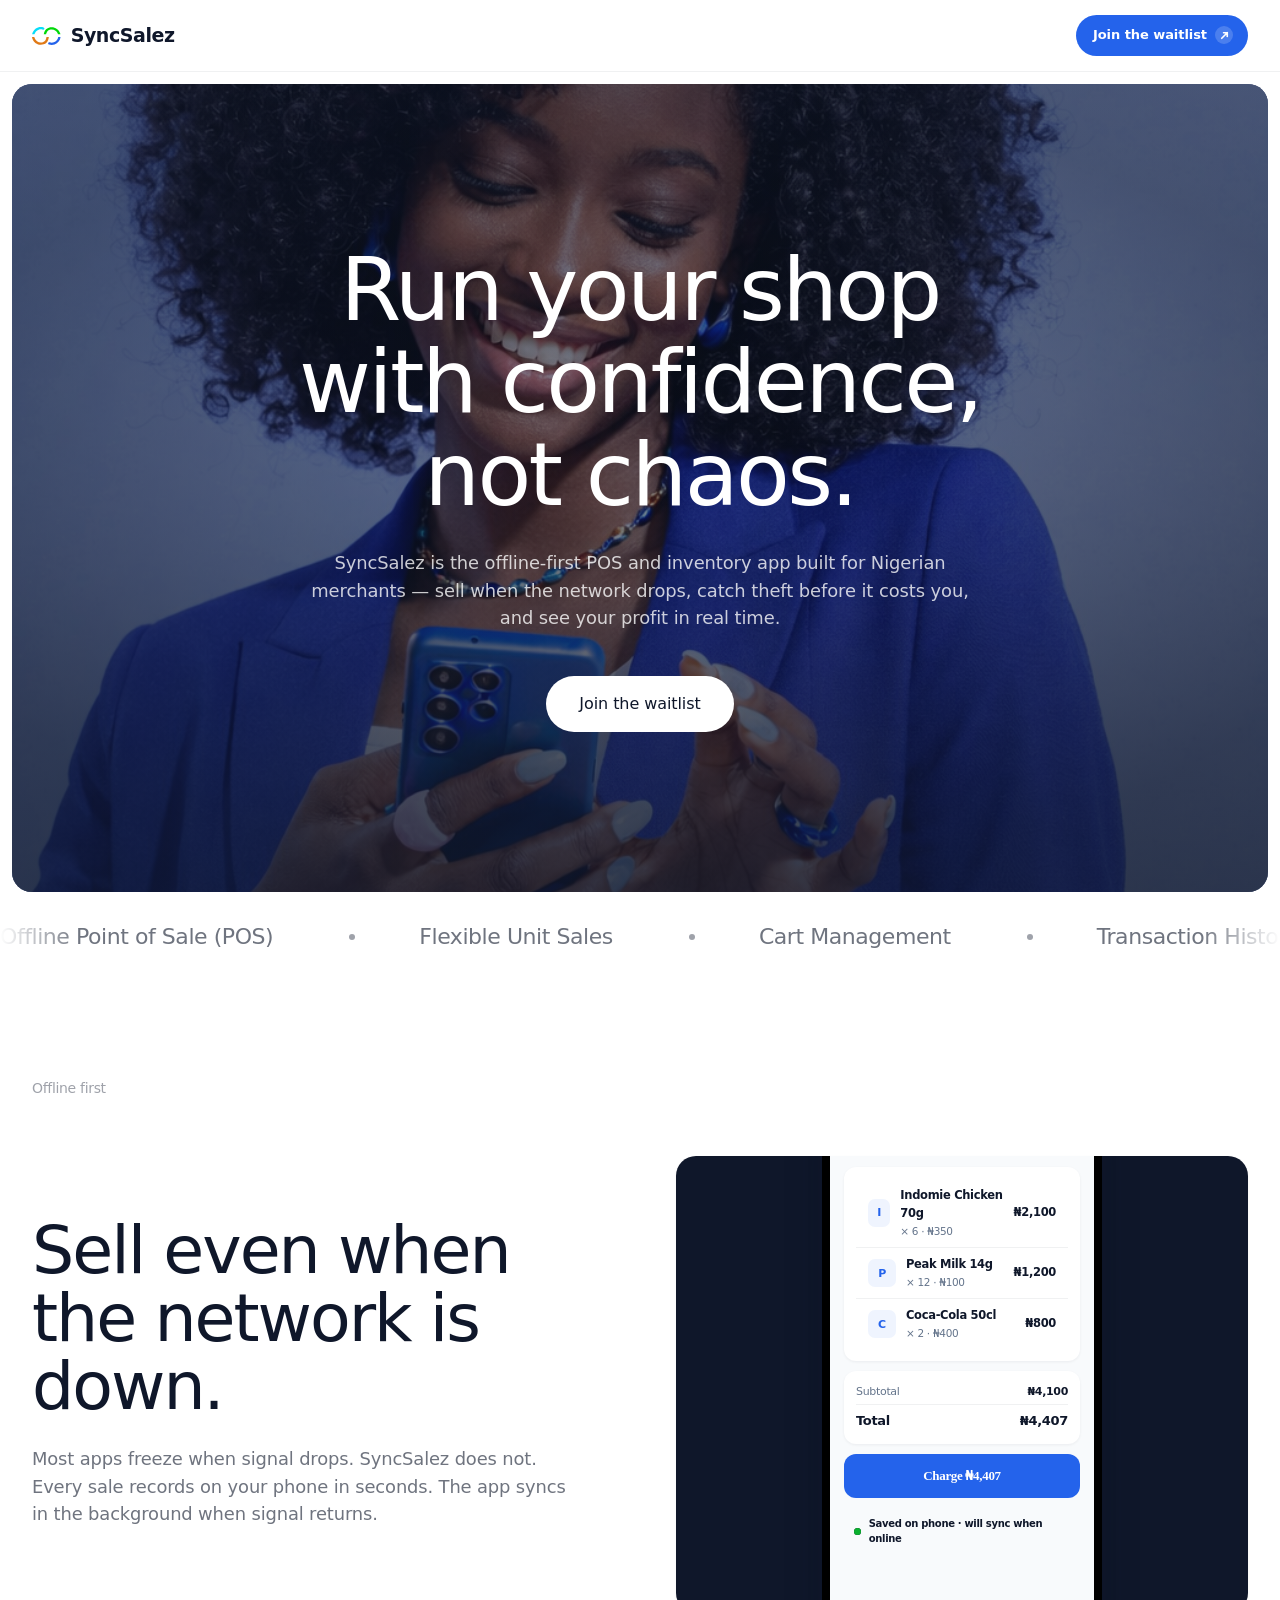
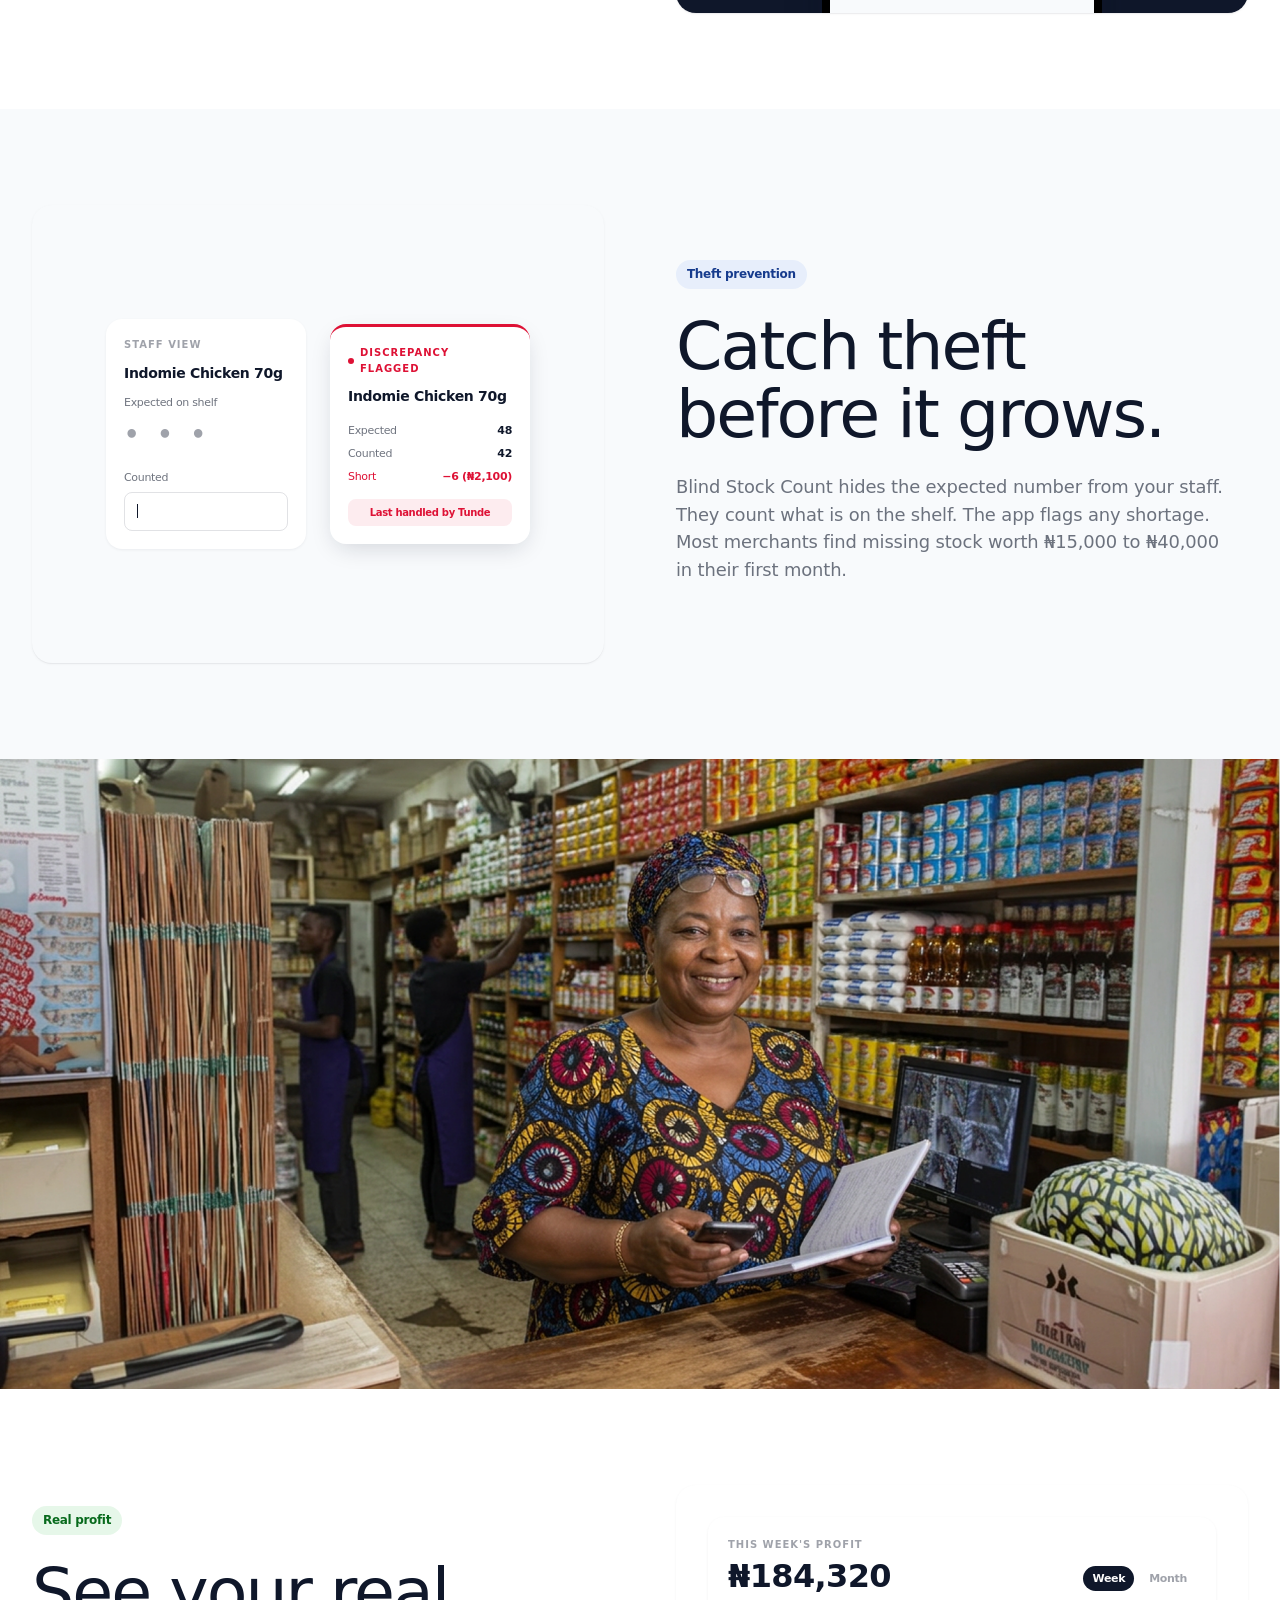
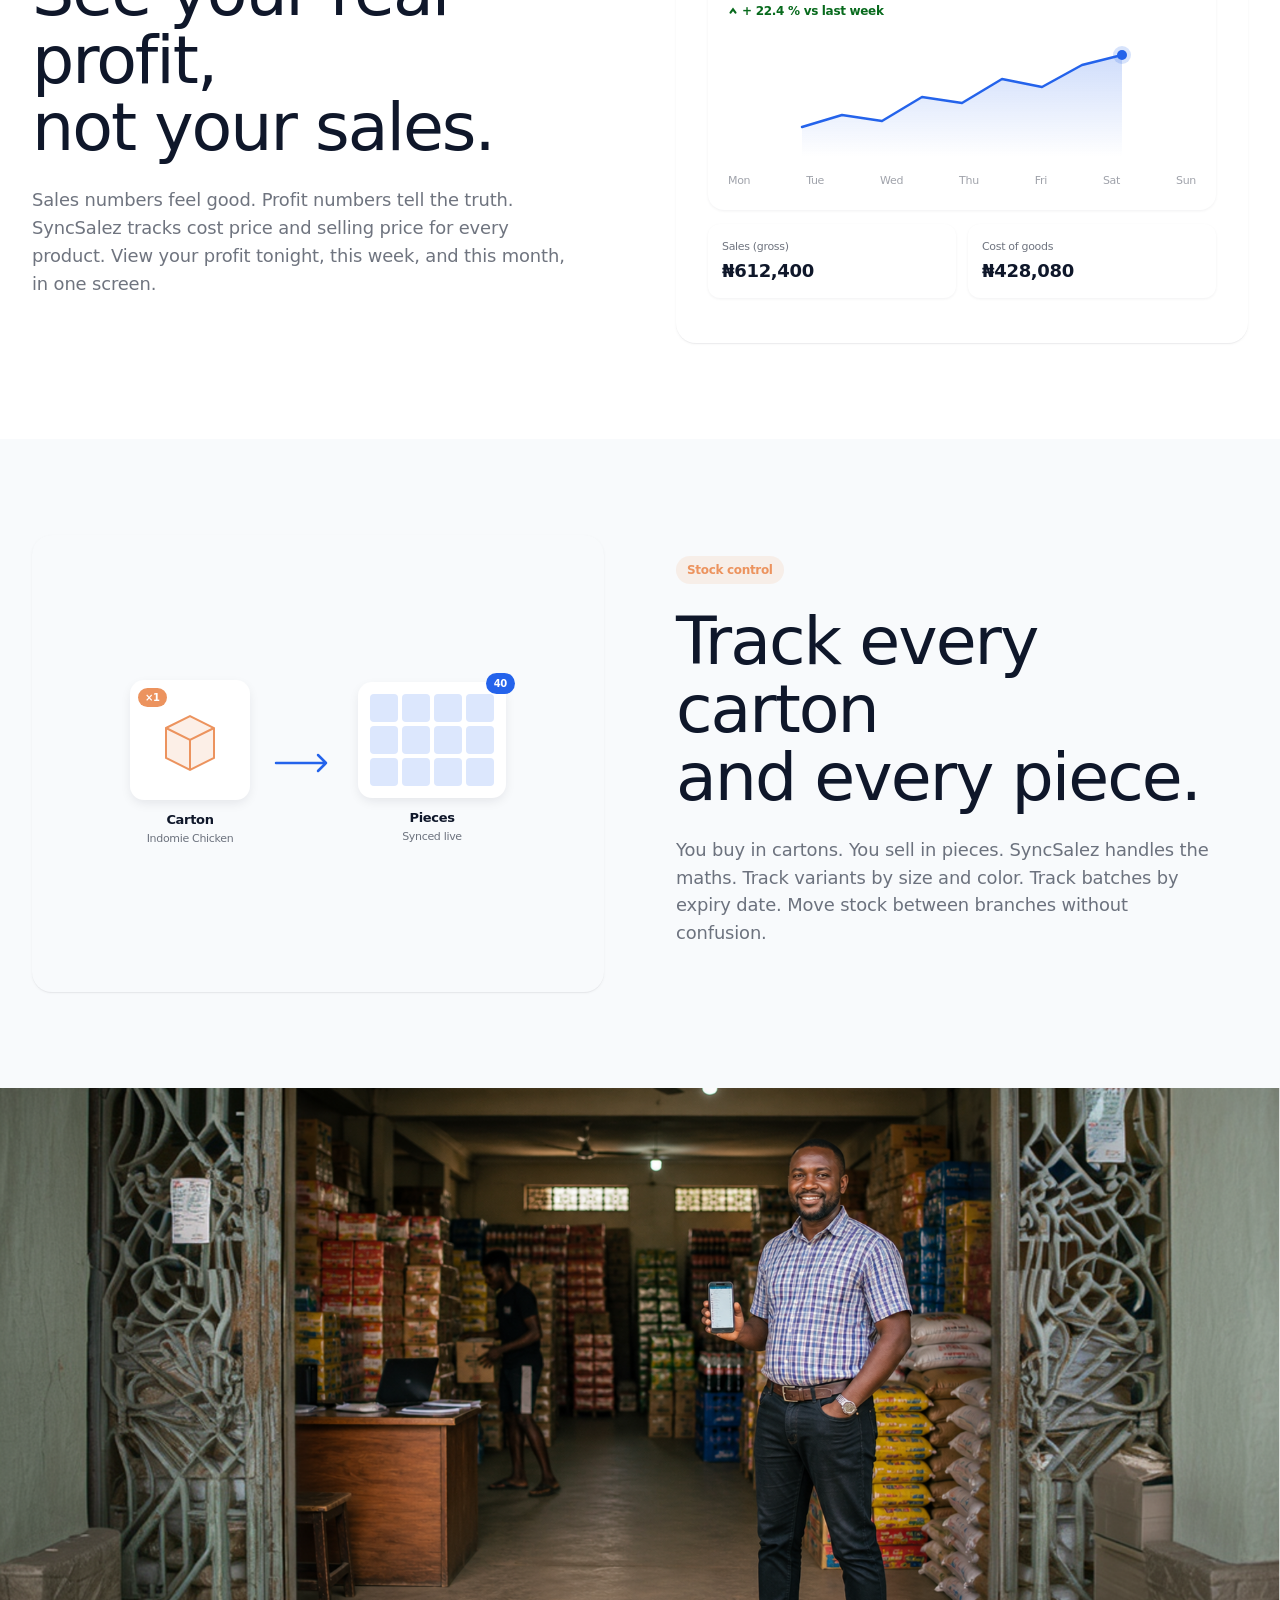
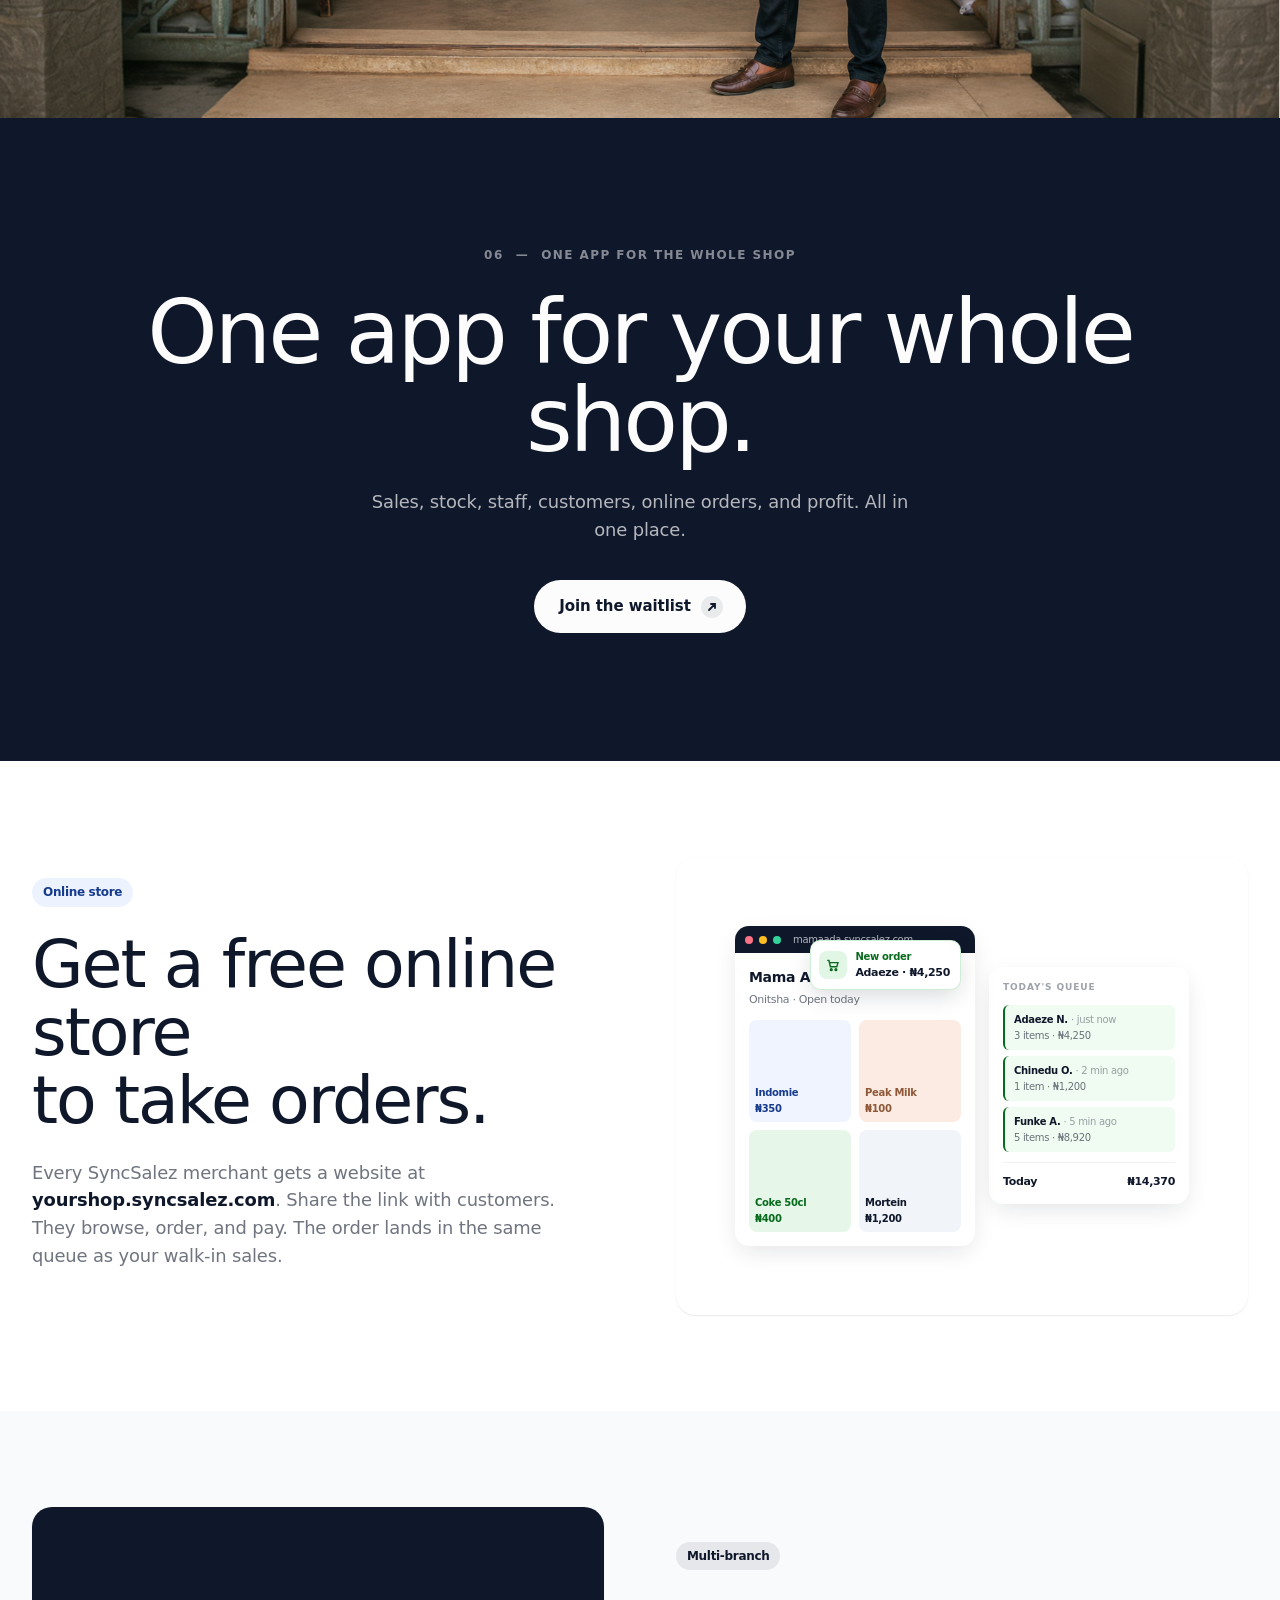
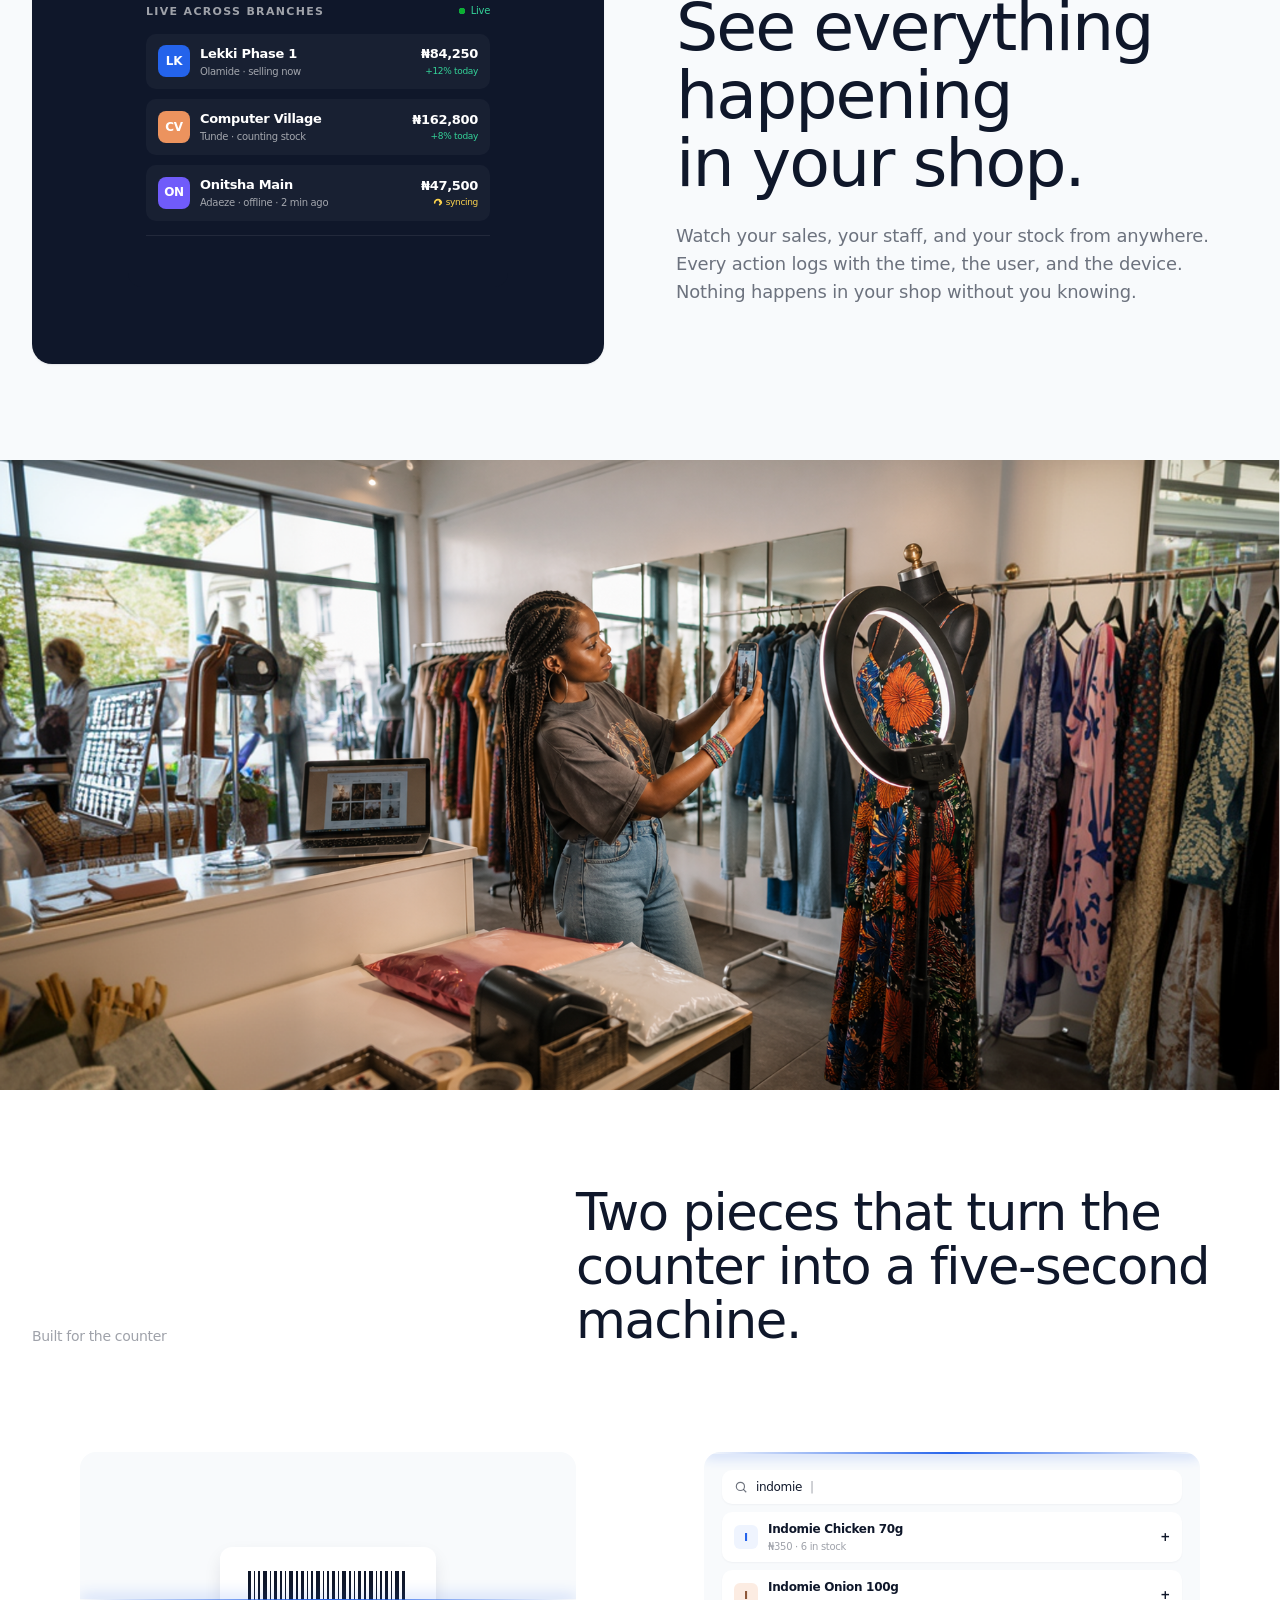
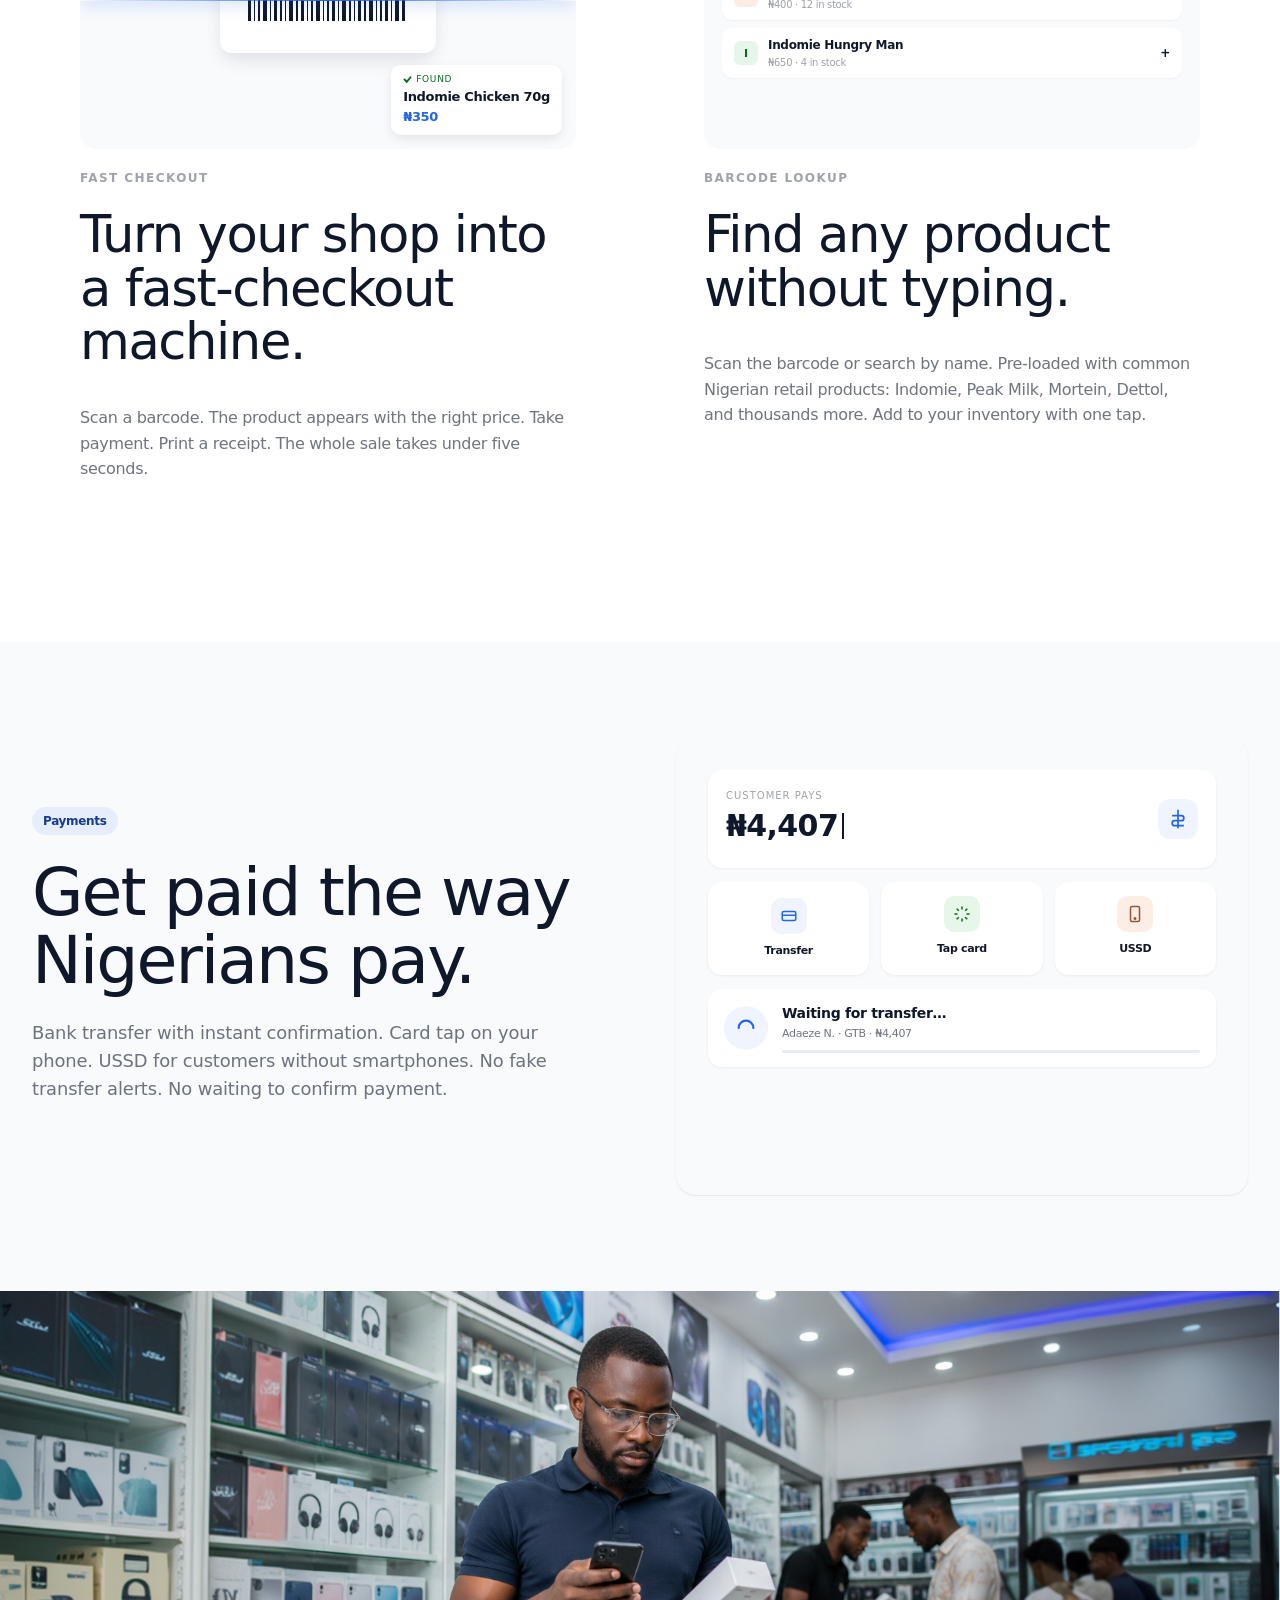
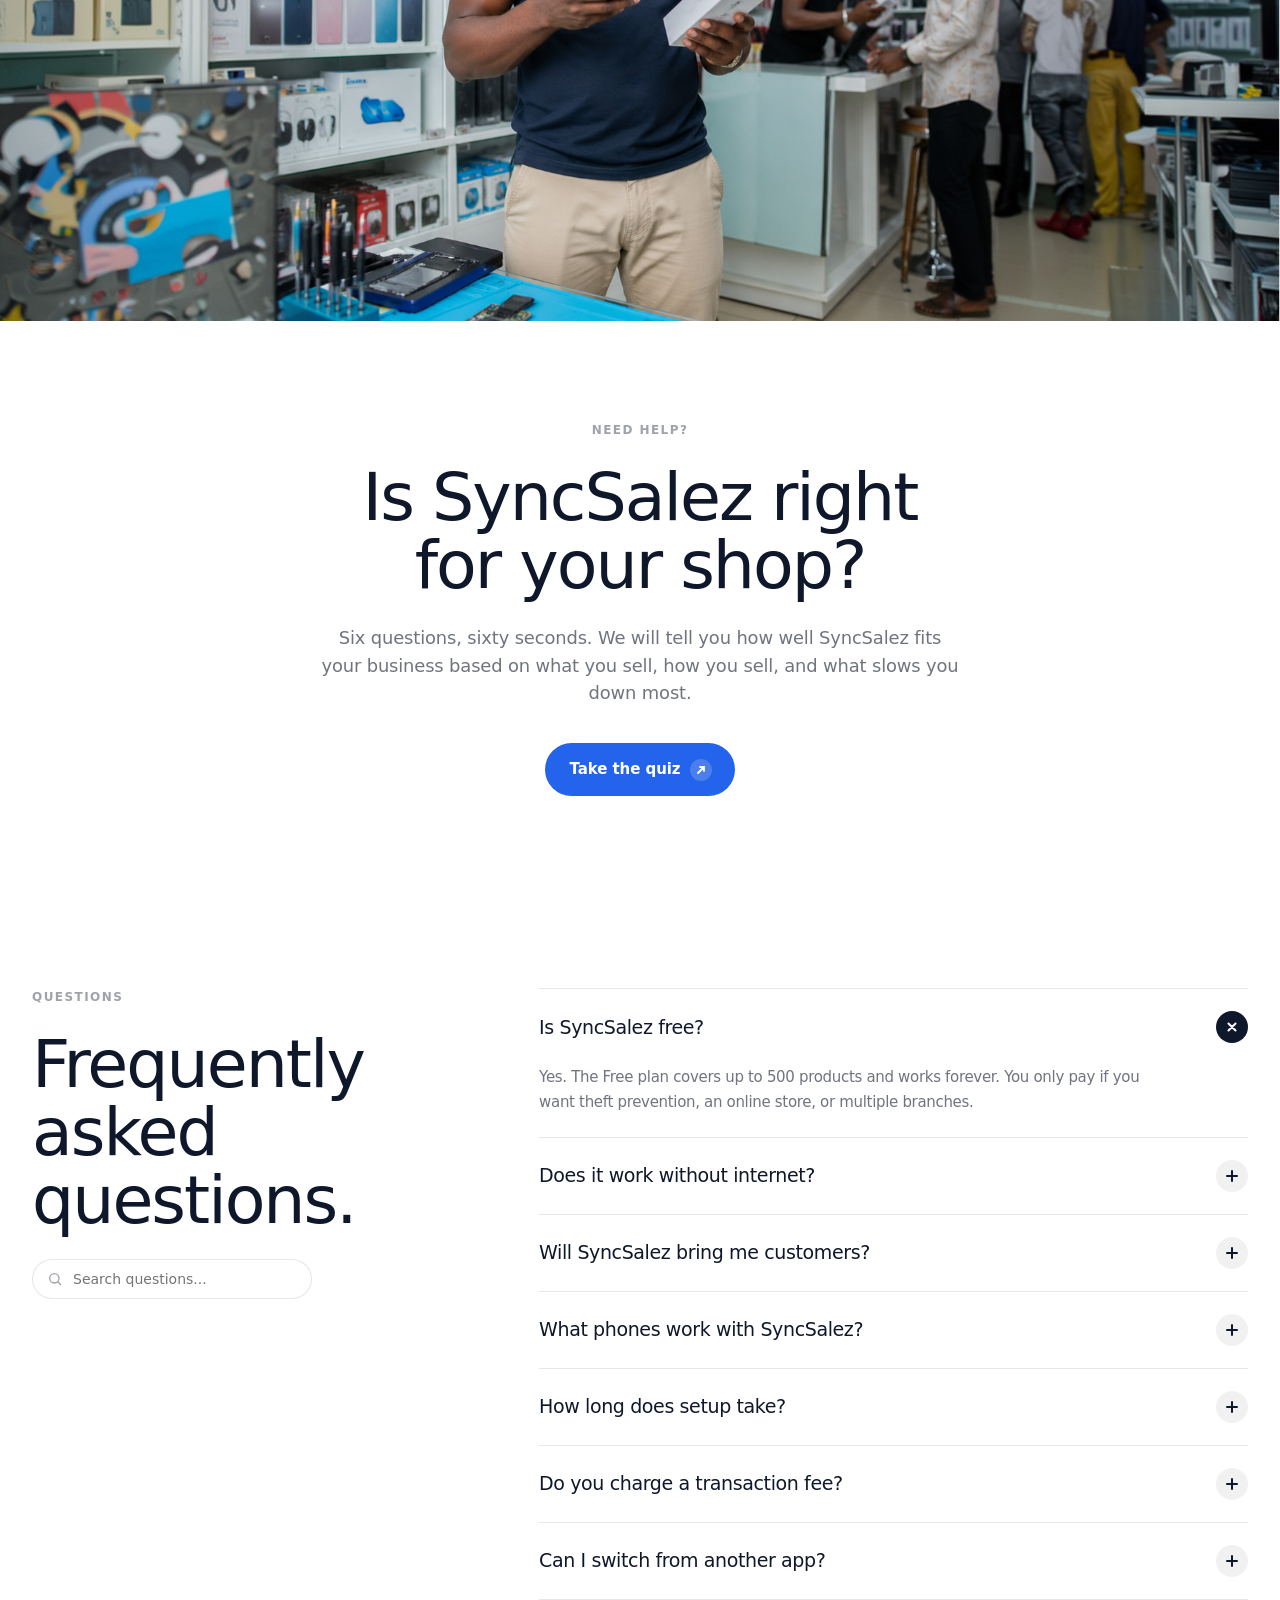
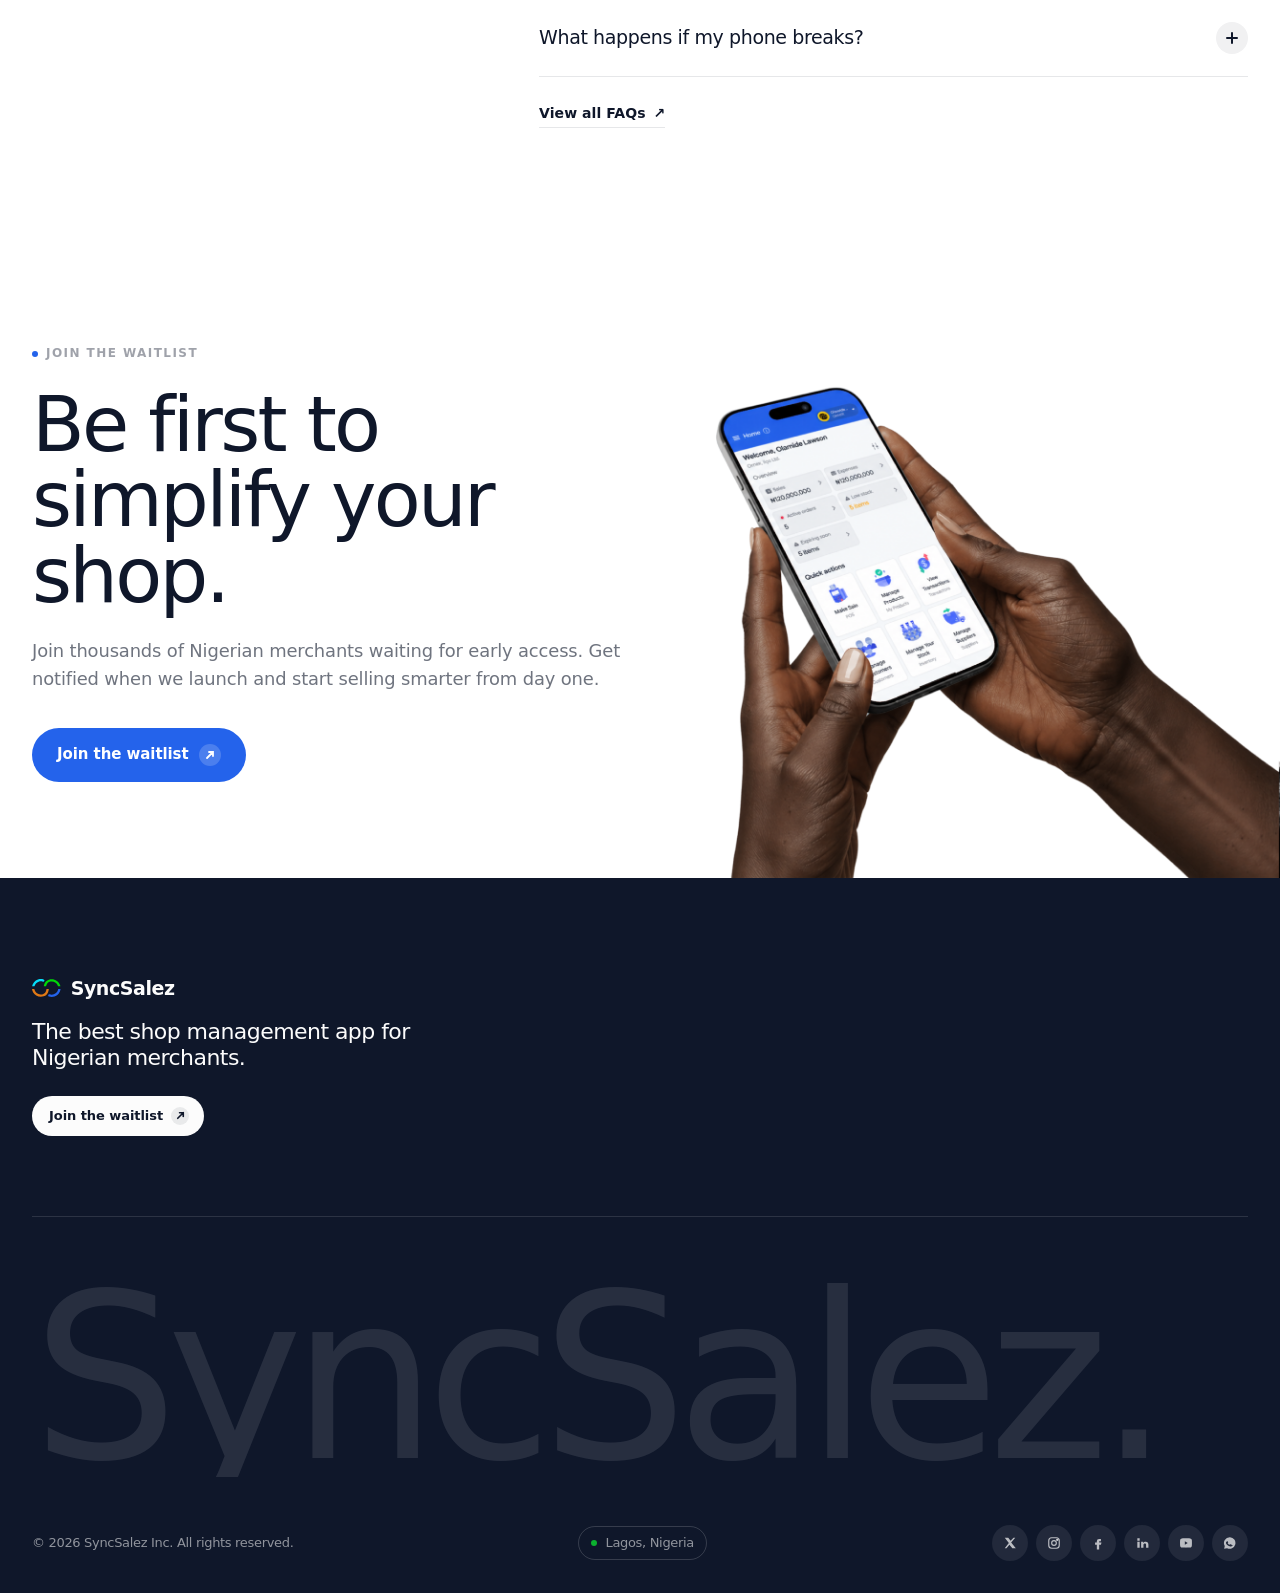
==== commit 82d7c804: "Replace logo, split waitlist name field, hide hamburger, Vercel link - Swap inline logomark SVG to t" ====
--- a/index.html
+++ b/index.html
@@ -5,7 +5,7 @@
   <meta name="viewport" content="width=device-width, initial-scale=1" />
   <title>SyncSalez — Solving your shop problems, one feature at a time.</title>
   <meta name="description" content="Run your physical shop on any Android phone. Sell offline. Catch theft. See your profit in real time. Free to start." />
-  <link rel="stylesheet" href="assets/site.css?v=41" />
+  <link rel="stylesheet" href="assets/site.css?v=43" />
   <link rel="stylesheet" href="assets/animations.css?v=3" />
   <script>document.documentElement.setAttribute('data-theme','light');</script>
 </head>
@@ -39,7 +39,7 @@
 <nav class="nav" aria-label="Primary">
   <div class="nav__inner">
     <a href="index.html" class="nav__logo" aria-label="SyncSalez home">
-      <svg viewBox="0 0 41.887 26.352" xmlns="http://www.w3.org/2000/svg" fill="currentColor"><path d="M 41.887 14.713 C 41.349 19.603 38.057 23.98 33.09 25.66 C 30.307 26.602 27.424 26.55 24.832 25.697 C 23.938 25.403 23.453 24.441 23.747 23.547 C 24.041 22.654 25.003 22.168 25.897 22.462 C 27.813 23.093 29.939 23.131 31.998 22.434 C 35.544 21.235 37.935 18.176 38.452 14.713 L 41.887 14.713 Z"/><path d="M 24.692 14.713 C 24.421 16.39 24.089 17.939 23.579 19.293 C 23.061 20.668 22.336 21.923 21.26 22.988 C 20.181 24.054 18.823 24.856 17.137 25.426 C 10.307 27.737 2.897 24.073 0.586 17.243 C 0.302 16.405 0.109 15.558 0 14.713 L 3.445 14.713 C 3.529 15.194 3.651 15.675 3.812 16.152 C 5.52 21.2 10.997 23.908 16.046 22.2 C 17.33 21.765 18.215 21.208 18.865 20.566 C 19.516 19.922 20.004 19.12 20.392 18.091 C 20.762 17.11 21.019 15.999 21.24 14.713 L 24.692 14.713 Z"/><path d="M 8.768 0.692 C 11.551 -0.25 14.435 -0.199 17.028 0.655 C 17.921 0.949 18.407 1.911 18.113 2.805 C 17.819 3.698 16.856 4.184 15.963 3.89 C 14.047 3.259 11.92 3.221 9.86 3.918 C 6.621 5.014 4.345 7.662 3.582 10.752 L 0.1 10.752 C 0.917 6.227 4.104 2.27 8.768 0.692 Z"/><path d="M 24.721 0.926 C 31.551 -1.385 38.962 2.279 41.273 9.109 C 41.457 9.654 41.603 10.203 41.713 10.752 L 38.215 10.752 C 38.165 10.568 38.109 10.384 38.047 10.2 C 36.338 5.152 30.861 2.444 25.813 4.152 C 24.529 4.587 23.643 5.144 22.994 5.786 C 22.342 6.43 21.855 7.232 21.467 8.261 C 21.309 8.678 21.188 8.967 21.091 9.2 C 20.873 9.72 20.77 9.966 20.635 10.752 L 17.291 10.752 C 17.394 9.987 17.466 9.53 17.58 9.083 C 17.714 8.561 17.905 8.053 18.271 7.083 L 18.28 7.06 C 18.798 5.685 19.522 4.429 20.599 3.364 C 21.677 2.298 23.035 1.497 24.721 0.926 Z"/></svg>
+      <svg viewBox="0 0 428 269" xmlns="http://www.w3.org/2000/svg" fill="none"><path d="M427.127 150.032C421.641 199.891 388.07 244.524 337.423 261.661C309.048 271.262 279.645 270.738 253.211 262.037C244.102 259.038 239.148 249.223 242.147 240.113C245.145 231.004 254.961 226.049 264.071 229.048C283.611 235.48 305.291 235.869 326.292 228.763C362.442 216.532 386.822 185.346 392.104 150.032H427.127Z" fill="#2463EB"/><path d="M251.786 150.032C249.025 167.134 245.636 182.93 240.436 196.728C235.151 210.75 227.767 223.556 216.786 234.412C205.793 245.28 191.942 253.454 174.751 259.271C105.104 282.836 29.5401 245.479 5.97466 175.831C3.08295 167.285 1.10992 158.649 0 150.032H35.1247C35.9843 154.936 37.2267 159.838 38.872 164.701C56.2901 216.179 112.142 243.79 163.621 226.372C176.712 221.943 185.742 216.264 192.369 209.713C199.008 203.15 203.983 194.97 207.937 184.479C211.708 174.476 214.33 163.14 216.583 150.032H251.786Z" fill="#E07916"/><path d="M89.413 7.05456C117.789 -2.54665 147.197 -2.02982 173.637 6.67563C182.746 9.67496 187.699 19.4906 184.7 28.5998C181.701 37.7091 171.884 42.6626 162.775 39.6632C143.236 33.23 121.551 32.8444 100.545 39.9519C67.5137 51.1281 44.3098 78.1282 36.5218 109.643H1.02132C9.34608 63.493 41.8491 23.1481 89.413 7.05456Z" fill="#07DDF9"/><path d="M252.085 9.44463C321.732 -14.1205 397.296 23.2367 420.862 92.8841C422.742 98.4424 424.234 104.039 425.353 109.643H389.683C389.168 107.763 388.597 105.885 387.964 104.015C370.546 52.5361 314.694 24.925 263.215 42.343C250.125 46.7724 241.094 52.4509 234.467 59.0022C227.829 65.5654 222.853 73.7458 218.899 84.237C217.294 88.4954 216.06 91.4383 215.062 93.8183C212.842 99.1159 211.791 101.624 210.416 109.643H176.32C177.367 101.837 178.103 97.175 179.268 92.6227C180.631 87.295 182.583 82.1178 186.31 72.2278L186.4 71.9875C191.685 57.9655 199.069 45.1596 210.05 34.3037C221.044 23.4356 234.894 15.2611 252.085 9.44463Z" fill="#00D808"/></svg>
       SyncSalez
     </a>
     <div class="nav__links">
@@ -98,7 +98,7 @@
         <span class="arr"><svg width="11" height="11" viewBox="0 0 12 12" fill="none" stroke="currentColor" stroke-width="1.8" stroke-linecap="round"><path d="M3 9 L9 3 M5 3 H9 V7"/></svg></span>
       </a>
     </div>
-    <button class="nav__hamburger" aria-label="Open menu">
+    <button class="nav__hamburger" aria-label="Open menu" style="display:none">
       <svg width="20" height="20" viewBox="0 0 24 24" fill="none" stroke="currentColor" stroke-width="2"><path d="M4 7h16M4 12h16M4 17h16"/></svg>
     </button>
   </div>
@@ -1125,7 +1125,7 @@
     <div class="footer__top">
       <div>
         <a href="index.html" class="nav__logo" style="color:var(--off-white);">
-          <svg viewBox="0 0 41.887 26.352" xmlns="http://www.w3.org/2000/svg" fill="currentColor" style="height:18px;color:#fff;"><path d="M 41.887 14.713 C 41.349 19.603 38.057 23.98 33.09 25.66 C 30.307 26.602 27.424 26.55 24.832 25.697 C 23.938 25.403 23.453 24.441 23.747 23.547 C 24.041 22.654 25.003 22.168 25.897 22.462 C 27.813 23.093 29.939 23.131 31.998 22.434 C 35.544 21.235 37.935 18.176 38.452 14.713 L 41.887 14.713 Z"/><path d="M 24.692 14.713 C 24.421 16.39 24.089 17.939 23.579 19.293 C 23.061 20.668 22.336 21.923 21.26 22.988 C 20.181 24.054 18.823 24.856 17.137 25.426 C 10.307 27.737 2.897 24.073 0.586 17.243 C 0.302 16.405 0.109 15.558 0 14.713 L 3.445 14.713 C 3.529 15.194 3.651 15.675 3.812 16.152 C 5.52 21.2 10.997 23.908 16.046 22.2 C 17.33 21.765 18.215 21.208 18.865 20.566 C 19.516 19.922 20.004 19.12 20.392 18.091 C 20.762 17.11 21.019 15.999 21.24 14.713 L 24.692 14.713 Z"/><path d="M 8.768 0.692 C 11.551 -0.25 14.435 -0.199 17.028 0.655 C 17.921 0.949 18.407 1.911 18.113 2.805 C 17.819 3.698 16.856 4.184 15.963 3.89 C 14.047 3.259 11.92 3.221 9.86 3.918 C 6.621 5.014 4.345 7.662 3.582 10.752 L 0.1 10.752 C 0.917 6.227 4.104 2.27 8.768 0.692 Z"/><path d="M 24.721 0.926 C 31.551 -1.385 38.962 2.279 41.273 9.109 C 41.457 9.654 41.603 10.203 41.713 10.752 L 38.215 10.752 C 38.165 10.568 38.109 10.384 38.047 10.2 C 36.338 5.152 30.861 2.444 25.813 4.152 C 24.529 4.587 23.643 5.144 22.994 5.786 C 22.342 6.43 21.855 7.232 21.467 8.261 C 21.309 8.678 21.188 8.967 21.091 9.2 C 20.873 9.72 20.77 9.966 20.635 10.752 L 17.291 10.752 C 17.394 9.987 17.466 9.53 17.58 9.083 C 17.714 8.561 17.905 8.053 18.271 7.083 L 18.28 7.06 C 18.798 5.685 19.522 4.429 20.599 3.364 C 21.677 2.298 23.035 1.497 24.721 0.926 Z"/></svg>
+          <svg viewBox="0 0 428 269" xmlns="http://www.w3.org/2000/svg" fill="none" style="height:18px;"><path d="M427.127 150.032C421.641 199.891 388.07 244.524 337.423 261.661C309.048 271.262 279.645 270.738 253.211 262.037C244.102 259.038 239.148 249.223 242.147 240.113C245.145 231.004 254.961 226.049 264.071 229.048C283.611 235.48 305.291 235.869 326.292 228.763C362.442 216.532 386.822 185.346 392.104 150.032H427.127Z" fill="#2463EB"/><path d="M251.786 150.032C249.025 167.134 245.636 182.93 240.436 196.728C235.151 210.75 227.767 223.556 216.786 234.412C205.793 245.28 191.942 253.454 174.751 259.271C105.104 282.836 29.5401 245.479 5.97466 175.831C3.08295 167.285 1.10992 158.649 0 150.032H35.1247C35.9843 154.936 37.2267 159.838 38.872 164.701C56.2901 216.179 112.142 243.79 163.621 226.372C176.712 221.943 185.742 216.264 192.369 209.713C199.008 203.15 203.983 194.97 207.937 184.479C211.708 174.476 214.33 163.14 216.583 150.032H251.786Z" fill="#E07916"/><path d="M89.413 7.05456C117.789 -2.54665 147.197 -2.02982 173.637 6.67563C182.746 9.67496 187.699 19.4906 184.7 28.5998C181.701 37.7091 171.884 42.6626 162.775 39.6632C143.236 33.23 121.551 32.8444 100.545 39.9519C67.5137 51.1281 44.3098 78.1282 36.5218 109.643H1.02132C9.34608 63.493 41.8491 23.1481 89.413 7.05456Z" fill="#07DDF9"/><path d="M252.085 9.44463C321.732 -14.1205 397.296 23.2367 420.862 92.8841C422.742 98.4424 424.234 104.039 425.353 109.643H389.683C389.168 107.763 388.597 105.885 387.964 104.015C370.546 52.5361 314.694 24.925 263.215 42.343C250.125 46.7724 241.094 52.4509 234.467 59.0022C227.829 65.5654 222.853 73.7458 218.899 84.237C217.294 88.4954 216.06 91.4383 215.062 93.8183C212.842 99.1159 211.791 101.624 210.416 109.643H176.32C177.367 101.837 178.103 97.175 179.268 92.6227C180.631 87.295 182.583 82.1178 186.31 72.2278L186.4 71.9875C191.685 57.9655 199.069 45.1596 210.05 34.3037C221.044 23.4356 234.894 15.2611 252.085 9.44463Z" fill="#00D808"/></svg>
           SyncSalez
         </a>
         <div class="footer__brand-blurb">The best shop management app for Nigerian merchants.</div>
@@ -1221,6 +1221,6 @@
      the site has it without duplicating ~80 lines of markup. To
      customize, edit MODAL_HTML in assets/site.js. -->
 
-<script src="assets/site.js?v=29"></script>
+<script src="assets/site.js?v=31"></script>
 </body>
 </html>
--- a/assets/site.css
+++ b/assets/site.css
@@ -1881,6 +1881,24 @@
 
 /* Form */
 .waitlist__form { display: flex; flex-direction: column; gap: 16px; }
+
+/* Side-by-side field pair (first + last name).
+   Uses CSS Grid for mathematically equal columns; collapses to a single
+   column below 480px to match the modal's existing mobile breakpoint. */
+.waitlist__form .field-row {
+  display: grid;
+  grid-template-columns: 1fr 1fr;
+  gap: 12px;
+  align-items: start;
+}
+.waitlist__form .field-row > .field { min-width: 0; }
+@media (max-width: 480px) {
+  .waitlist__form .field-row {
+    grid-template-columns: 1fr !important;
+    gap: 16px !important;
+  }
+}
+
 .field { display: flex; flex-direction: column; gap: 6px; }
 .field label {
   font-family: var(--font-action);
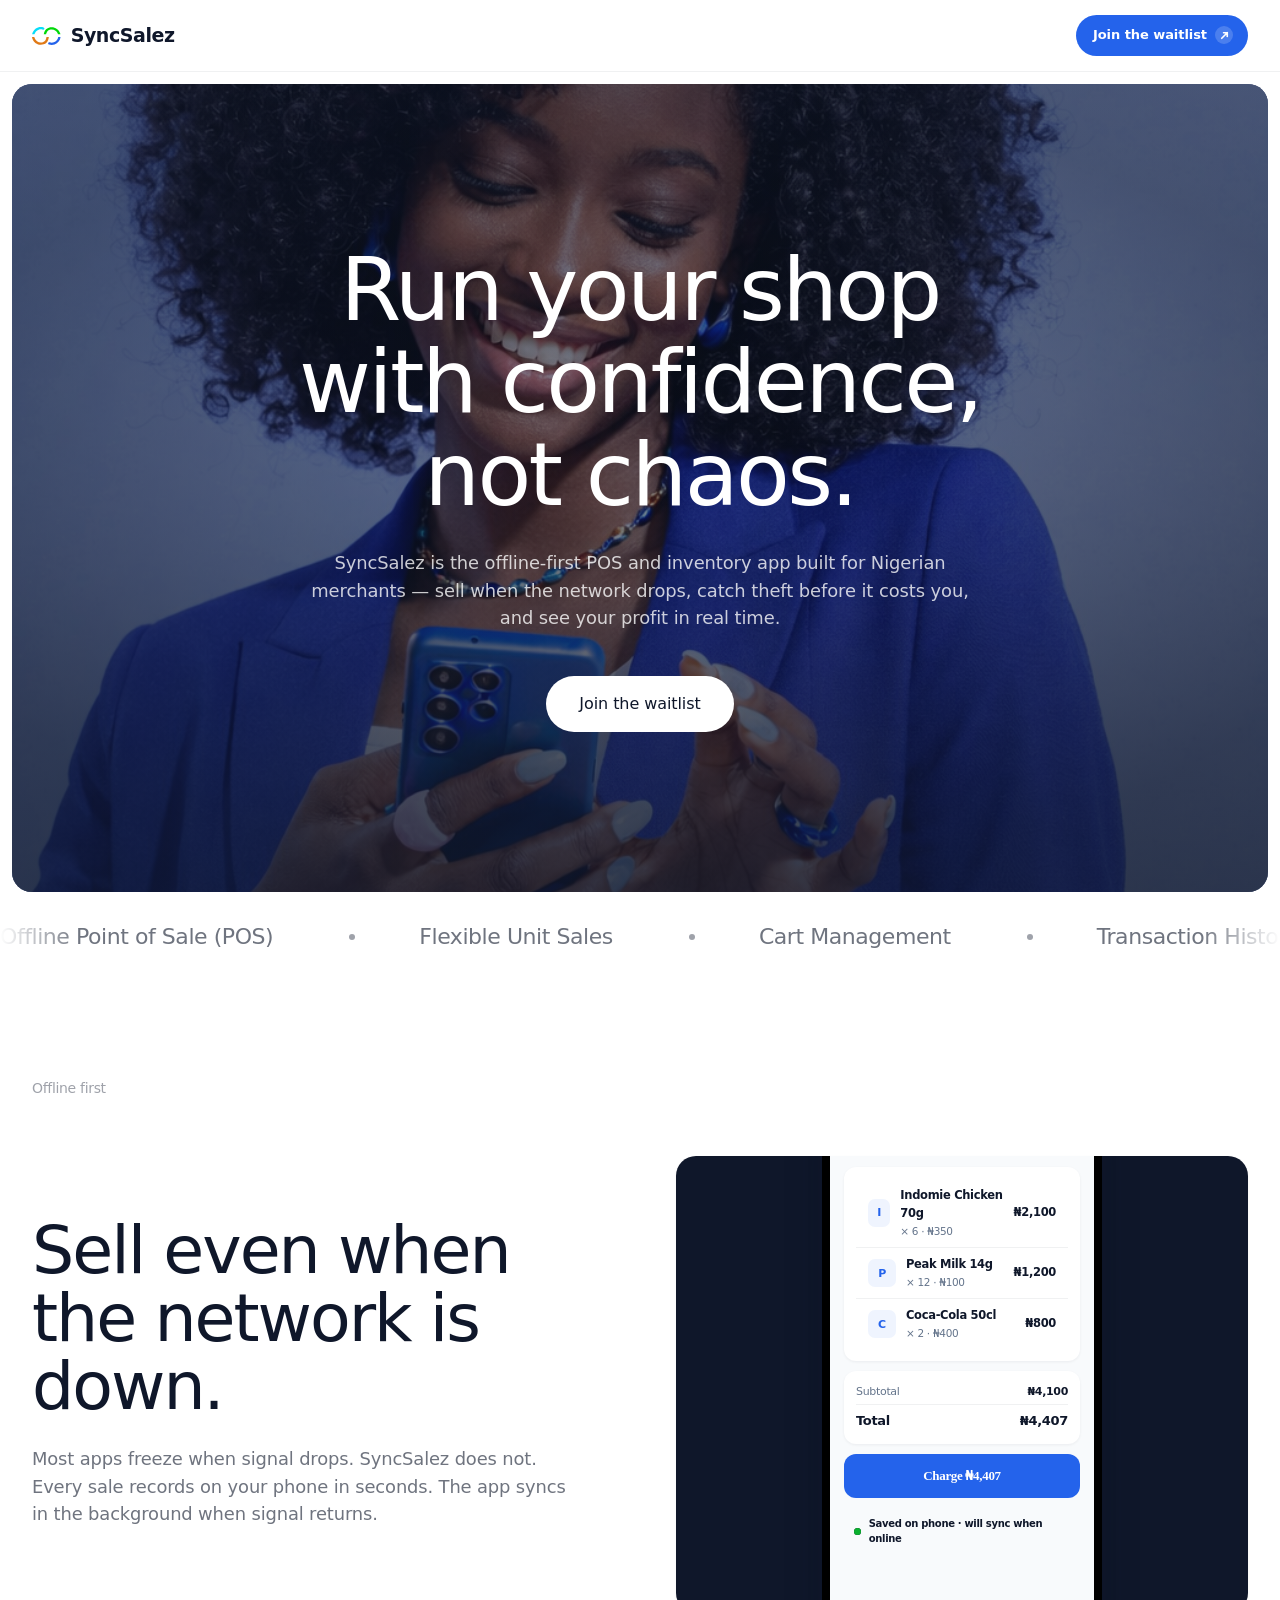
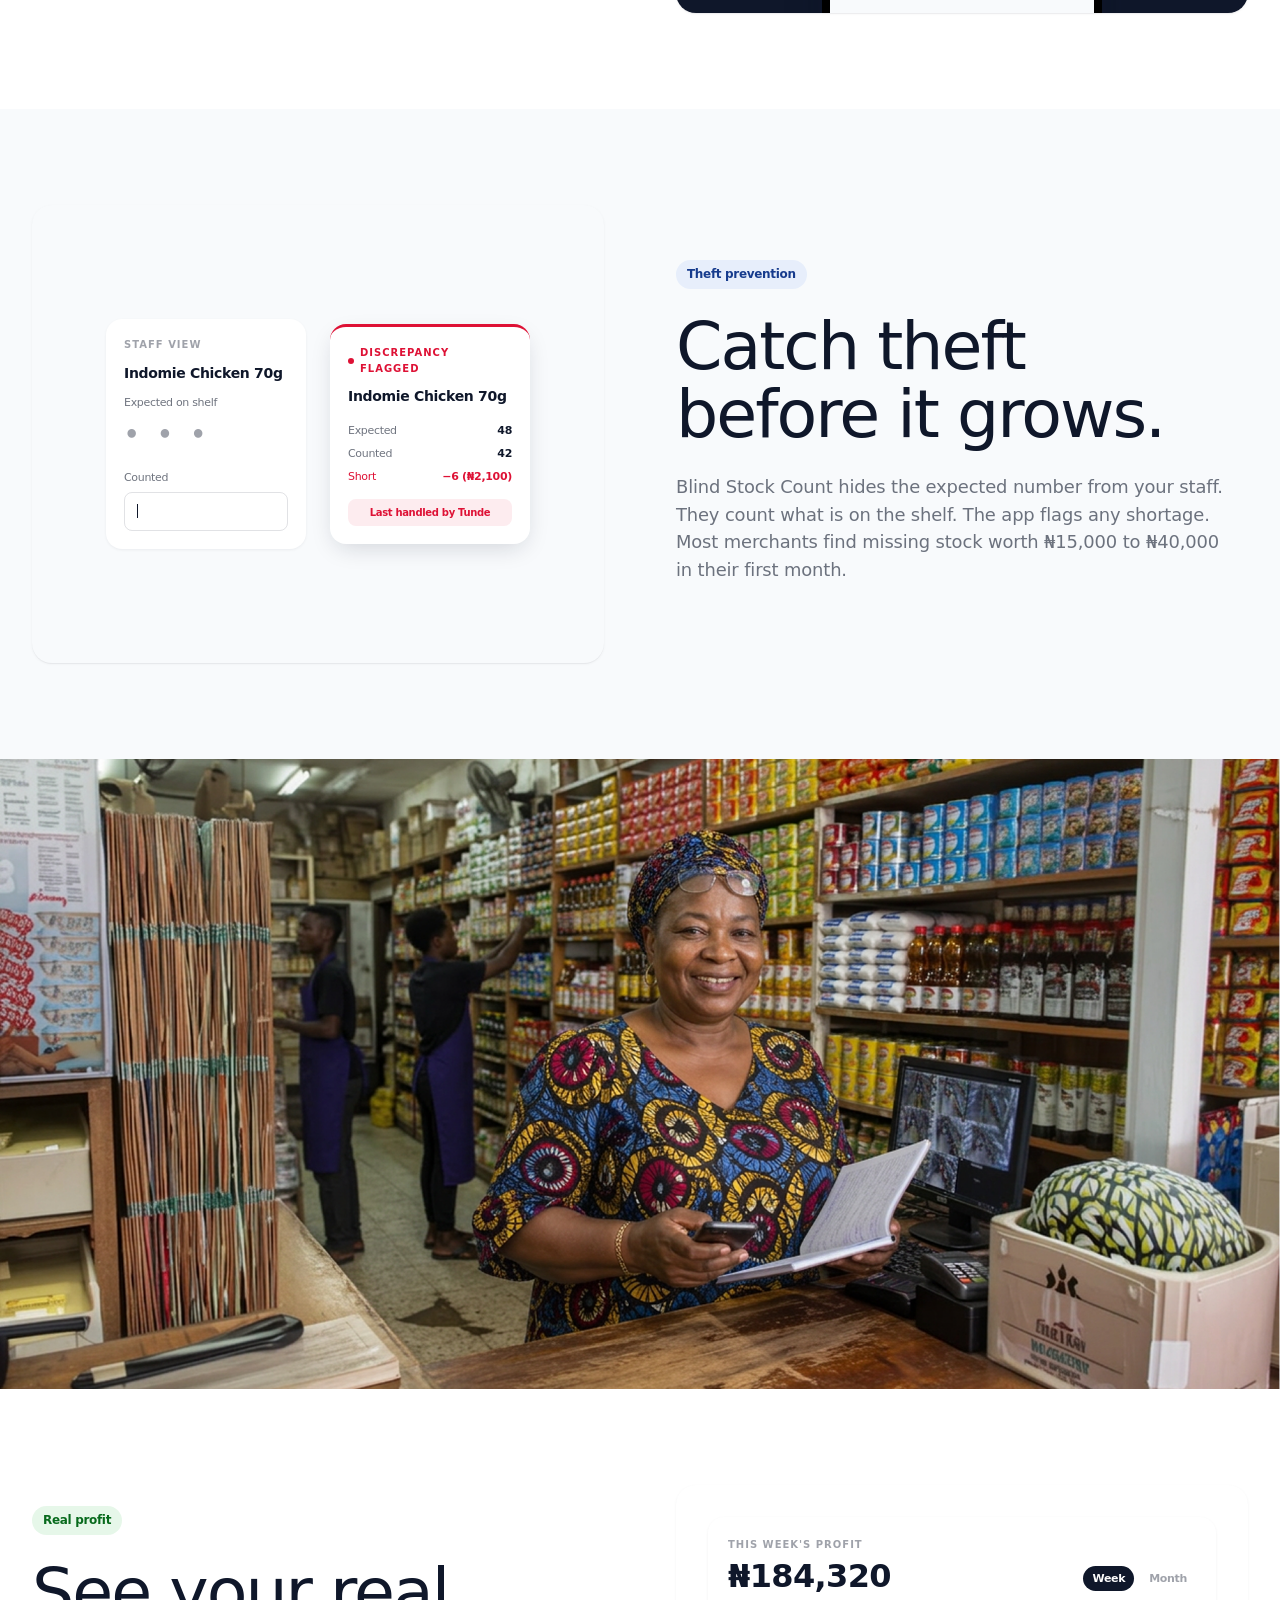
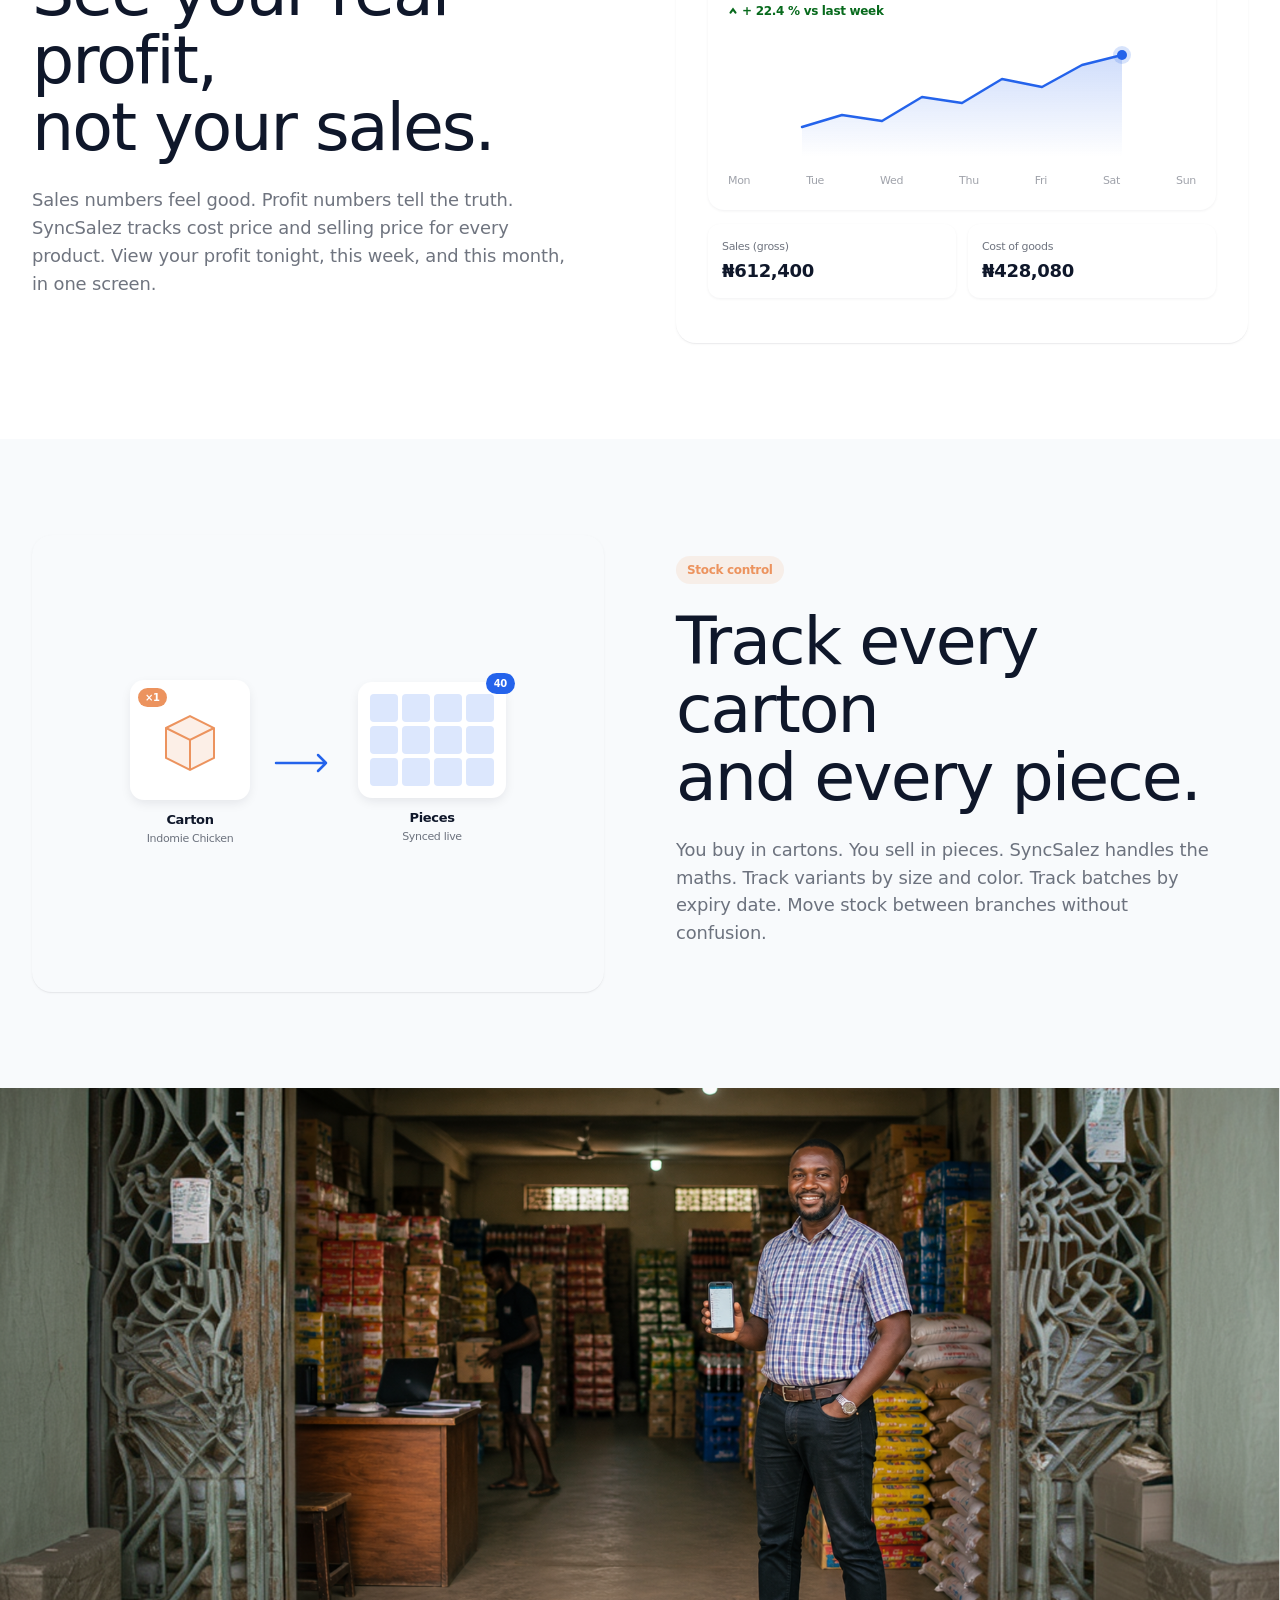
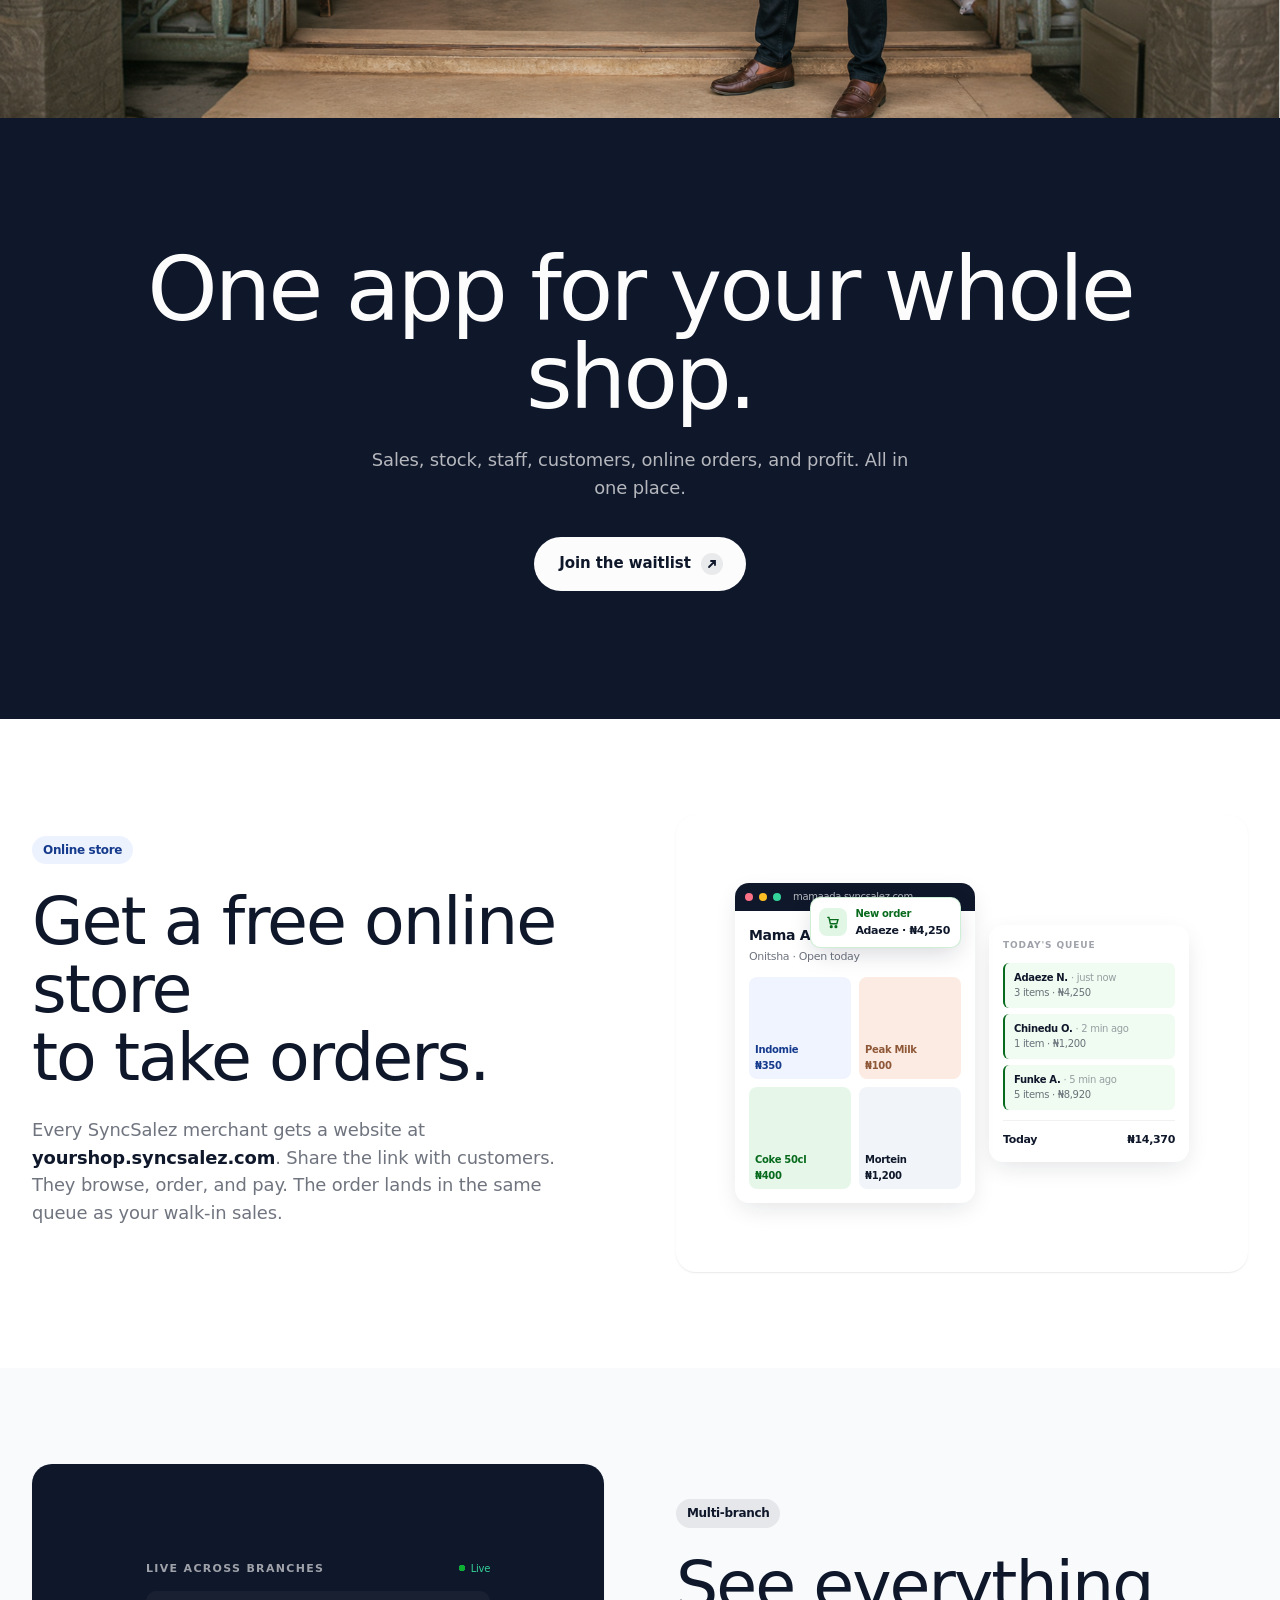
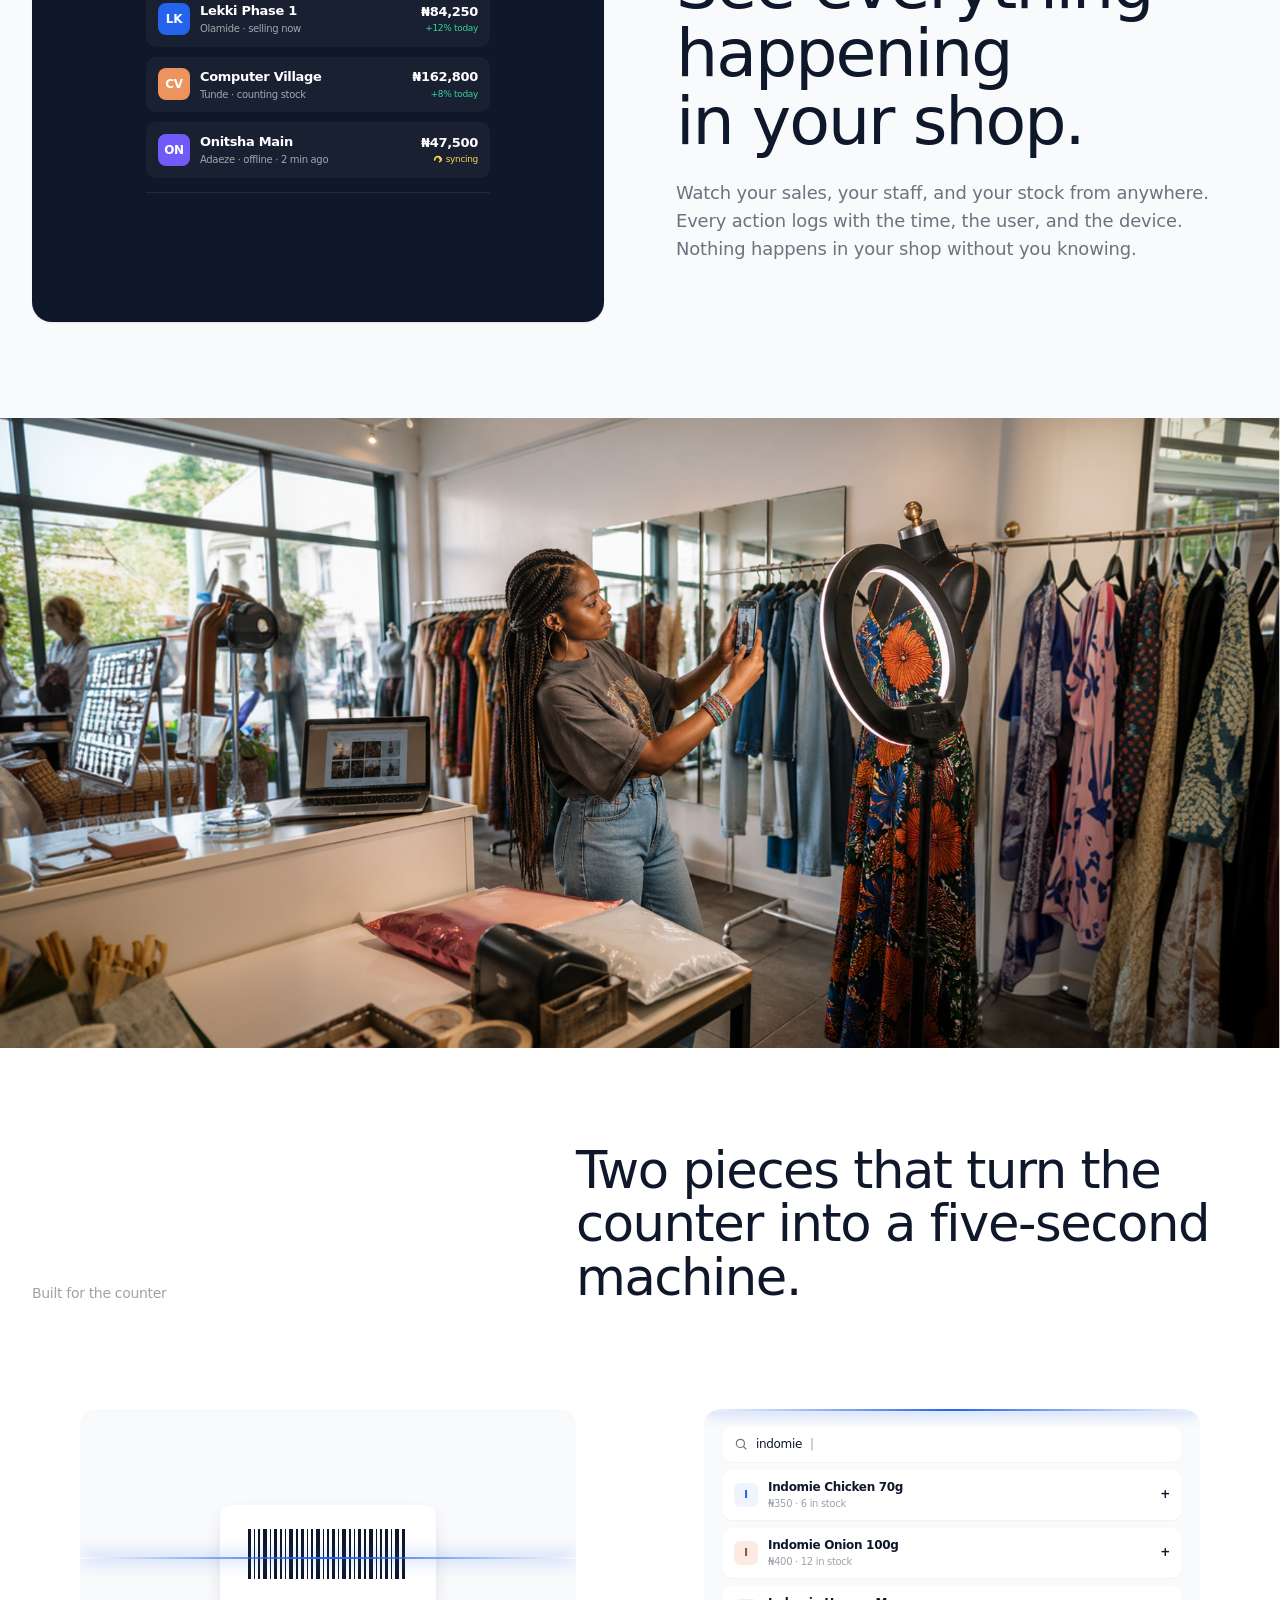
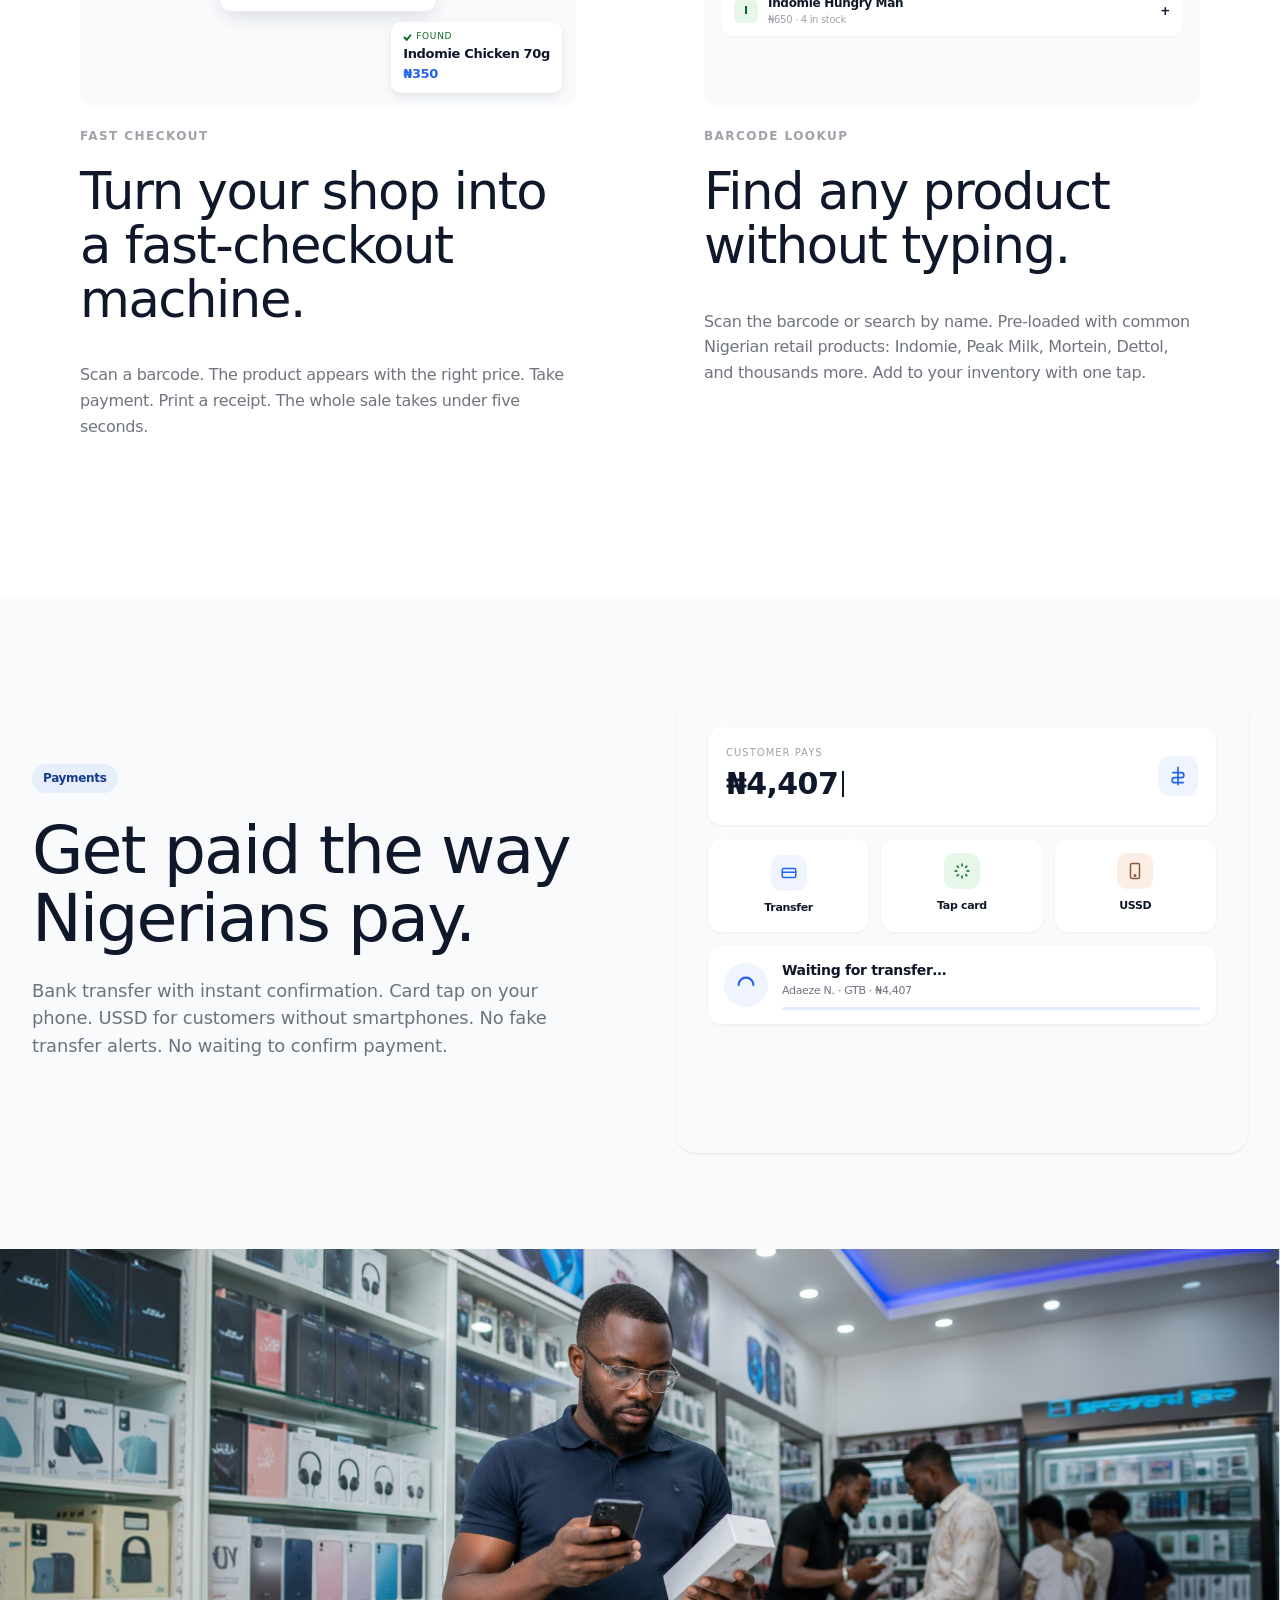
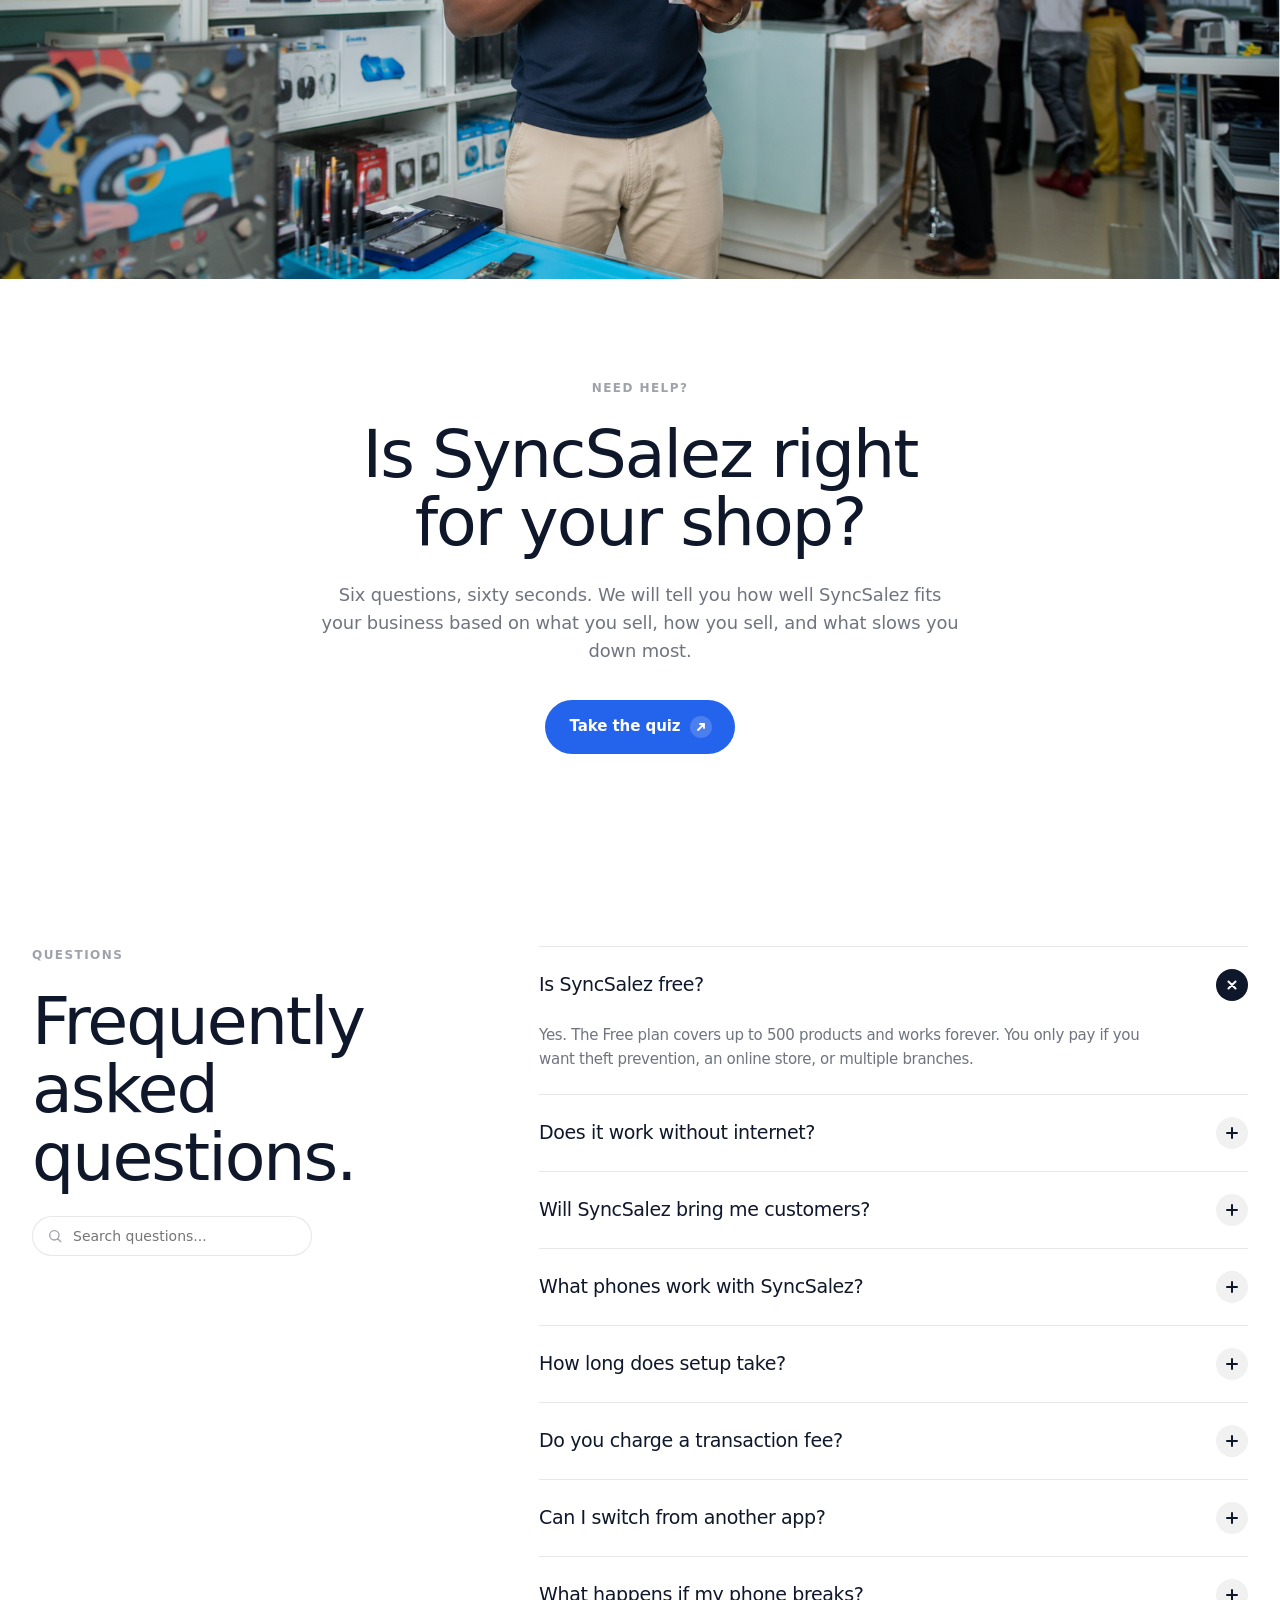
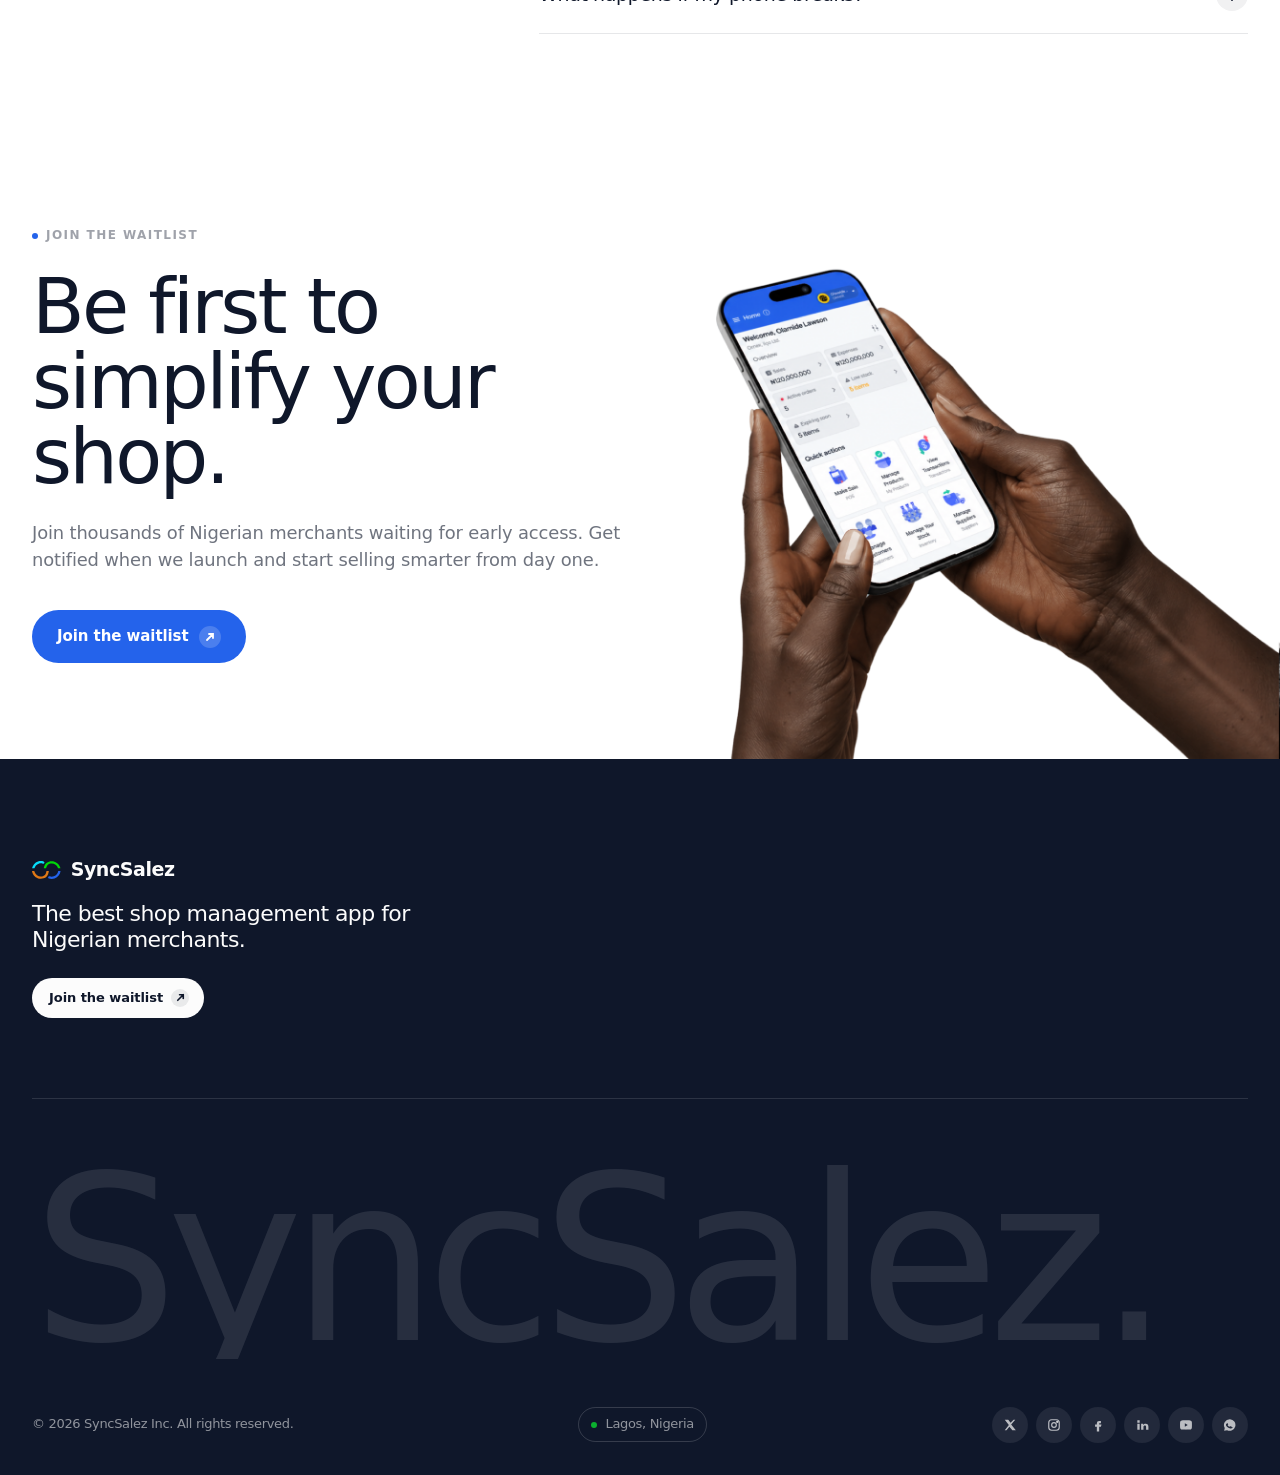
==== commit 53e01061: "Drop "06 — One app for the whole shop" eyebrow and "View all FAQs" link The big-cta section's number" ====
--- a/index.html
+++ b/index.html
@@ -405,9 +405,6 @@
      ============================================================ -->
 <section class="big-cta band-dark">
   <div class="container reveal">
-    <div class="meta mb-24" style="display:flex;justify-content:center;gap:12px;color:rgba(252,252,252,0.5);">
-      <span>06</span><span>—</span><span>One app for the whole shop</span>
-    </div>
     <h2 class="h-display" style="color:var(--off-white);max-width:18ch;margin:0 auto 24px;">One app for your whole shop.</h2>
     <p class="lead" style="color:rgba(252,252,252,0.7);max-width:50ch;margin:0 auto 36px;">Sales, stock, staff, customers, online orders, and profit. All in one place.</p>
     <a class="btn btn--invert" href="#waitlist" data-action="waitlist">
@@ -1085,9 +1082,6 @@
           <button class="faq__q">What happens if my phone breaks?<span class="pm"><svg width="14" height="14" viewBox="0 0 14 14" fill="none" stroke="currentColor" stroke-width="2" stroke-linecap="round"><path d="M2 7h10M7 2v10"/></svg></span></button>
           <div class="faq__a"><div class="faq__a-inner"><p>Your data is safe. Log in on a new phone and your shop comes back. We back up to the cloud automatically when you have signal.</p></div></div>
         </div>
-        <div style="padding:24px 0;">
-          <a class="link-arrow" href="coming-soon.html?page=View+all+FAQs">View all FAQs <span class="arr-i">↗</span></a>
-        </div>
       </div>
     </div>
   </div>
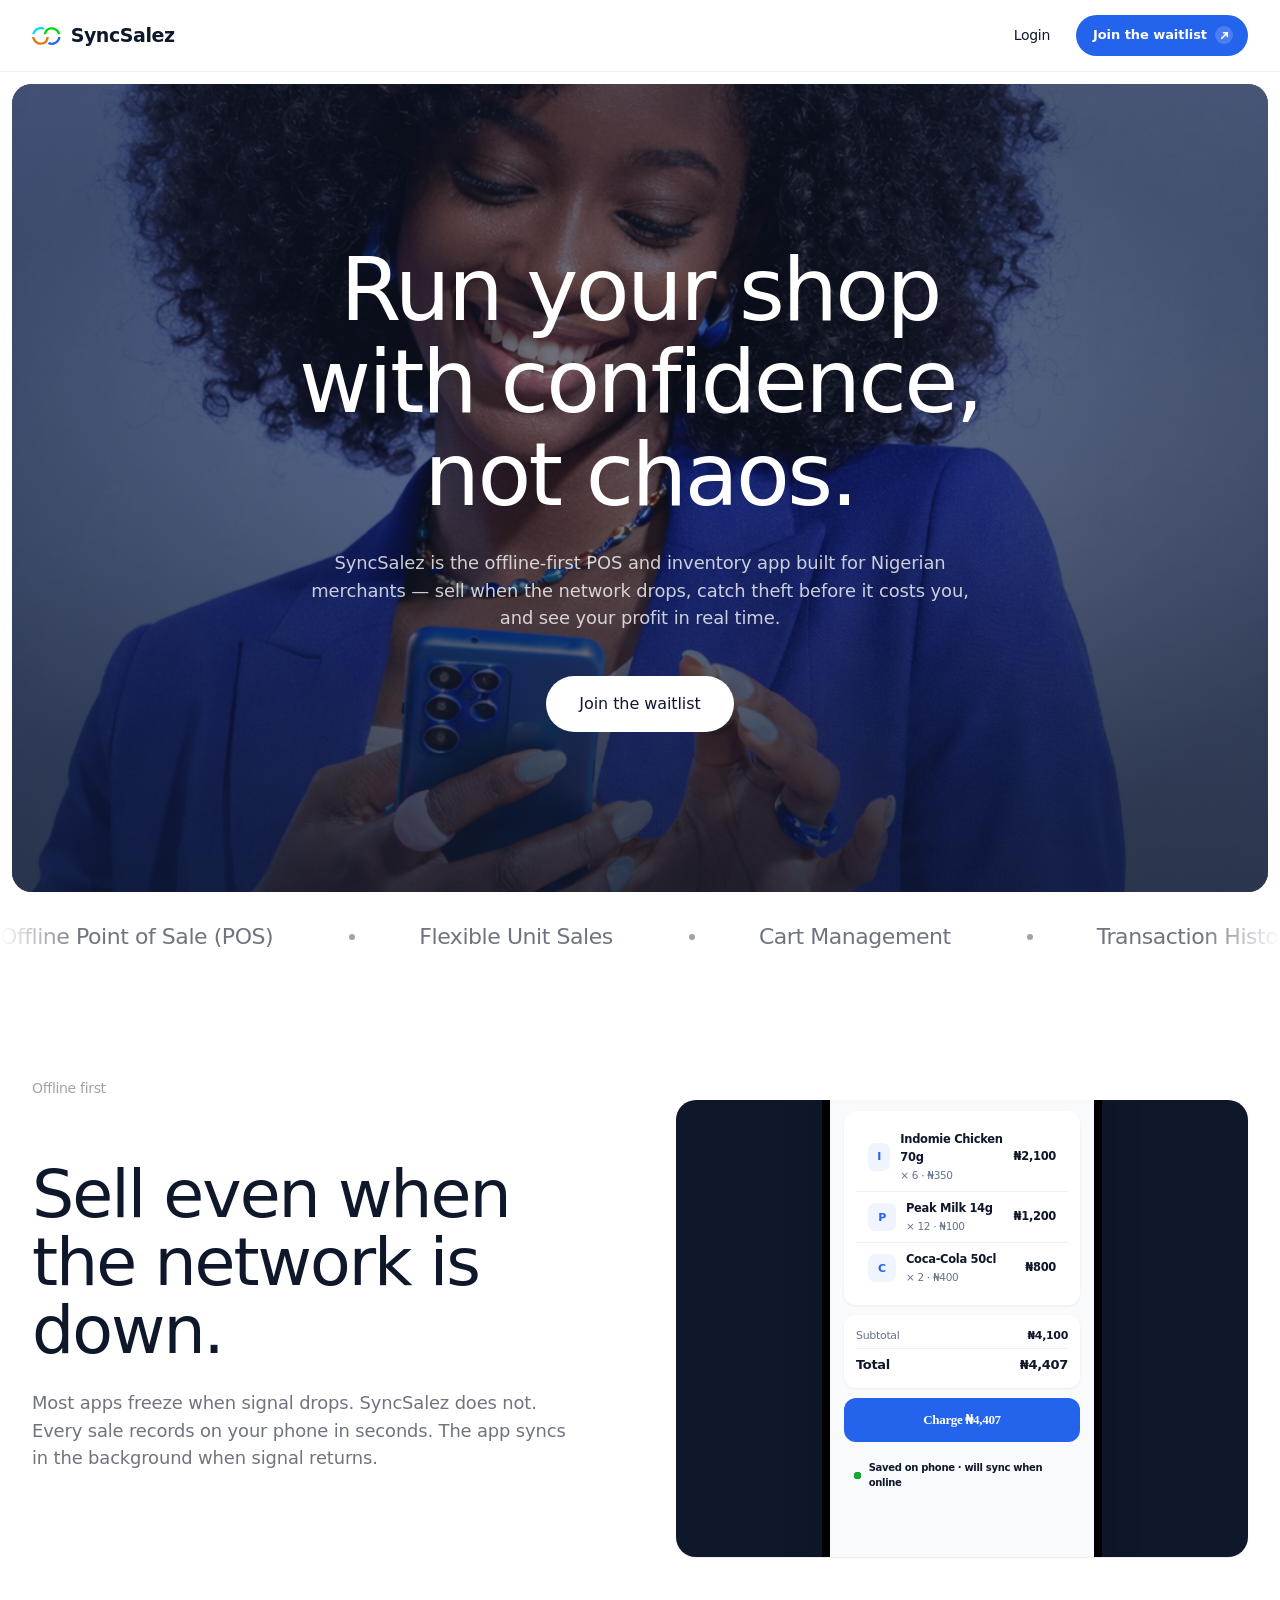
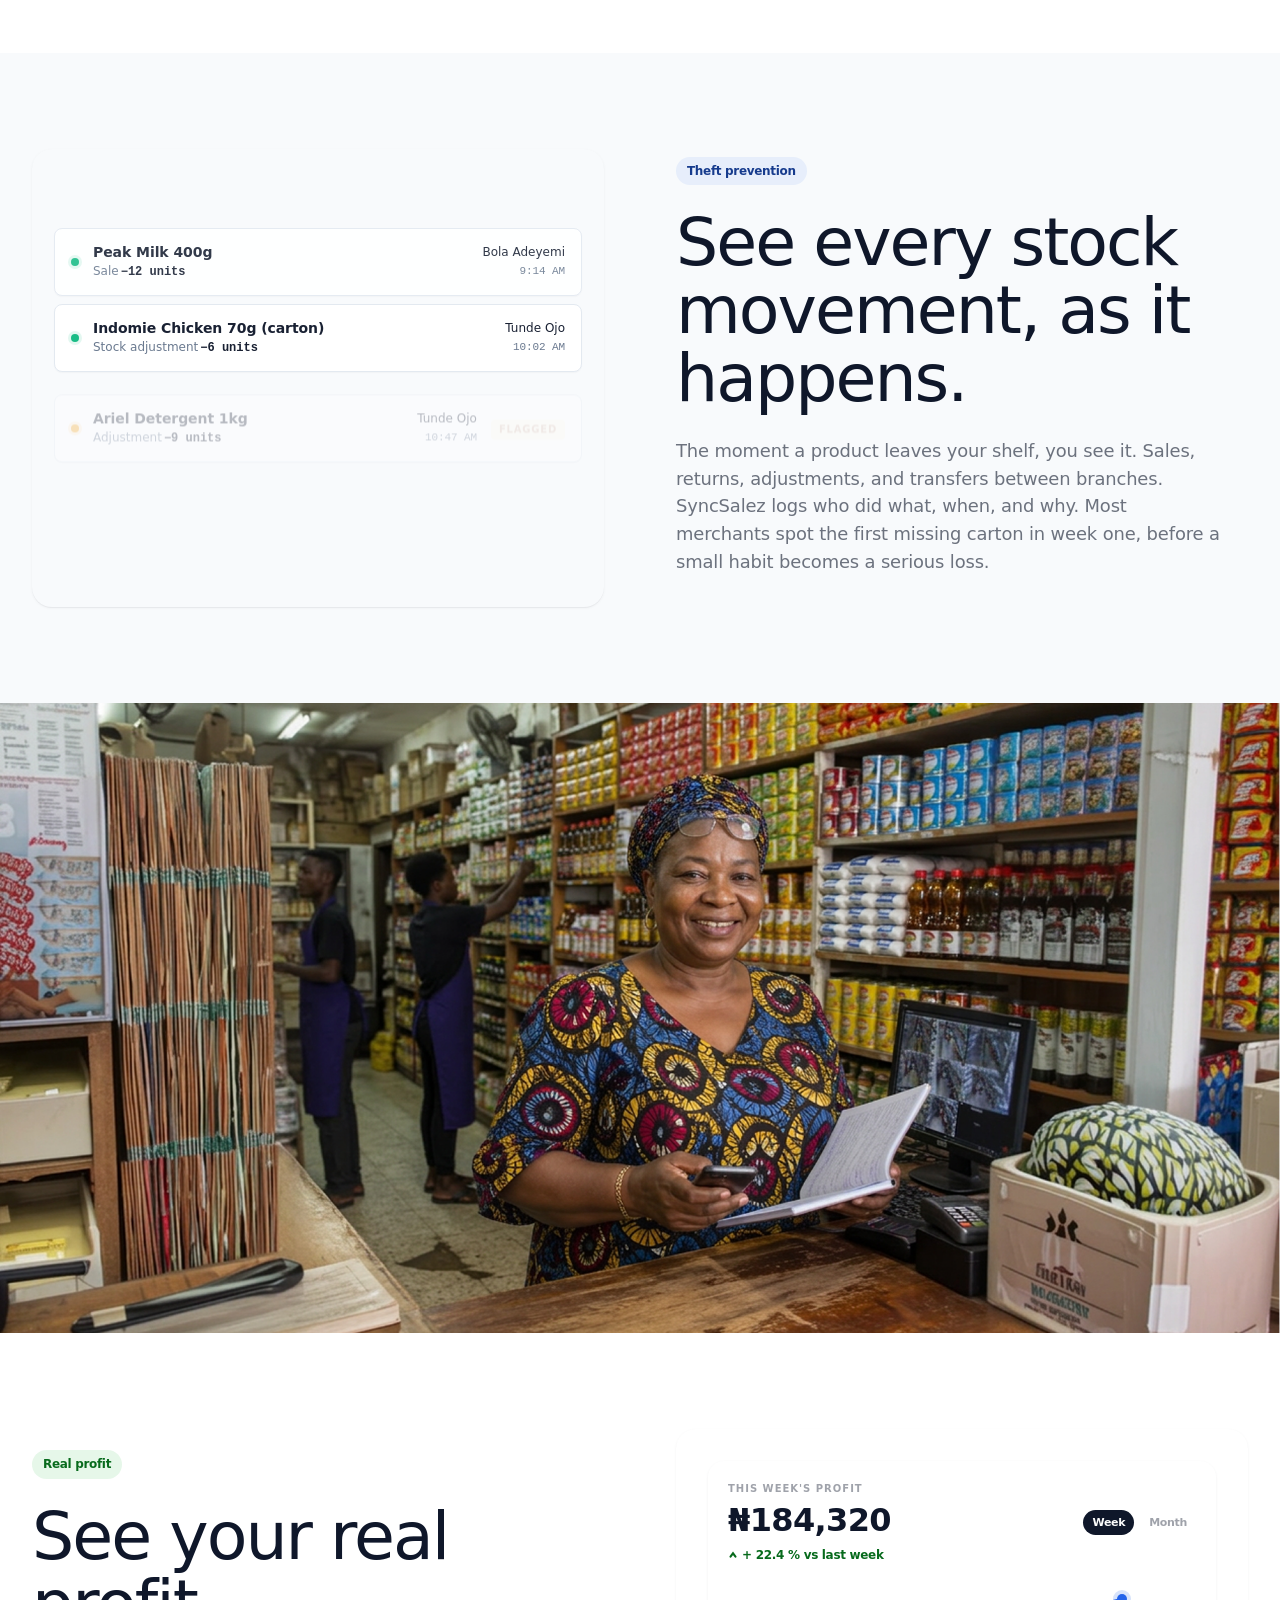
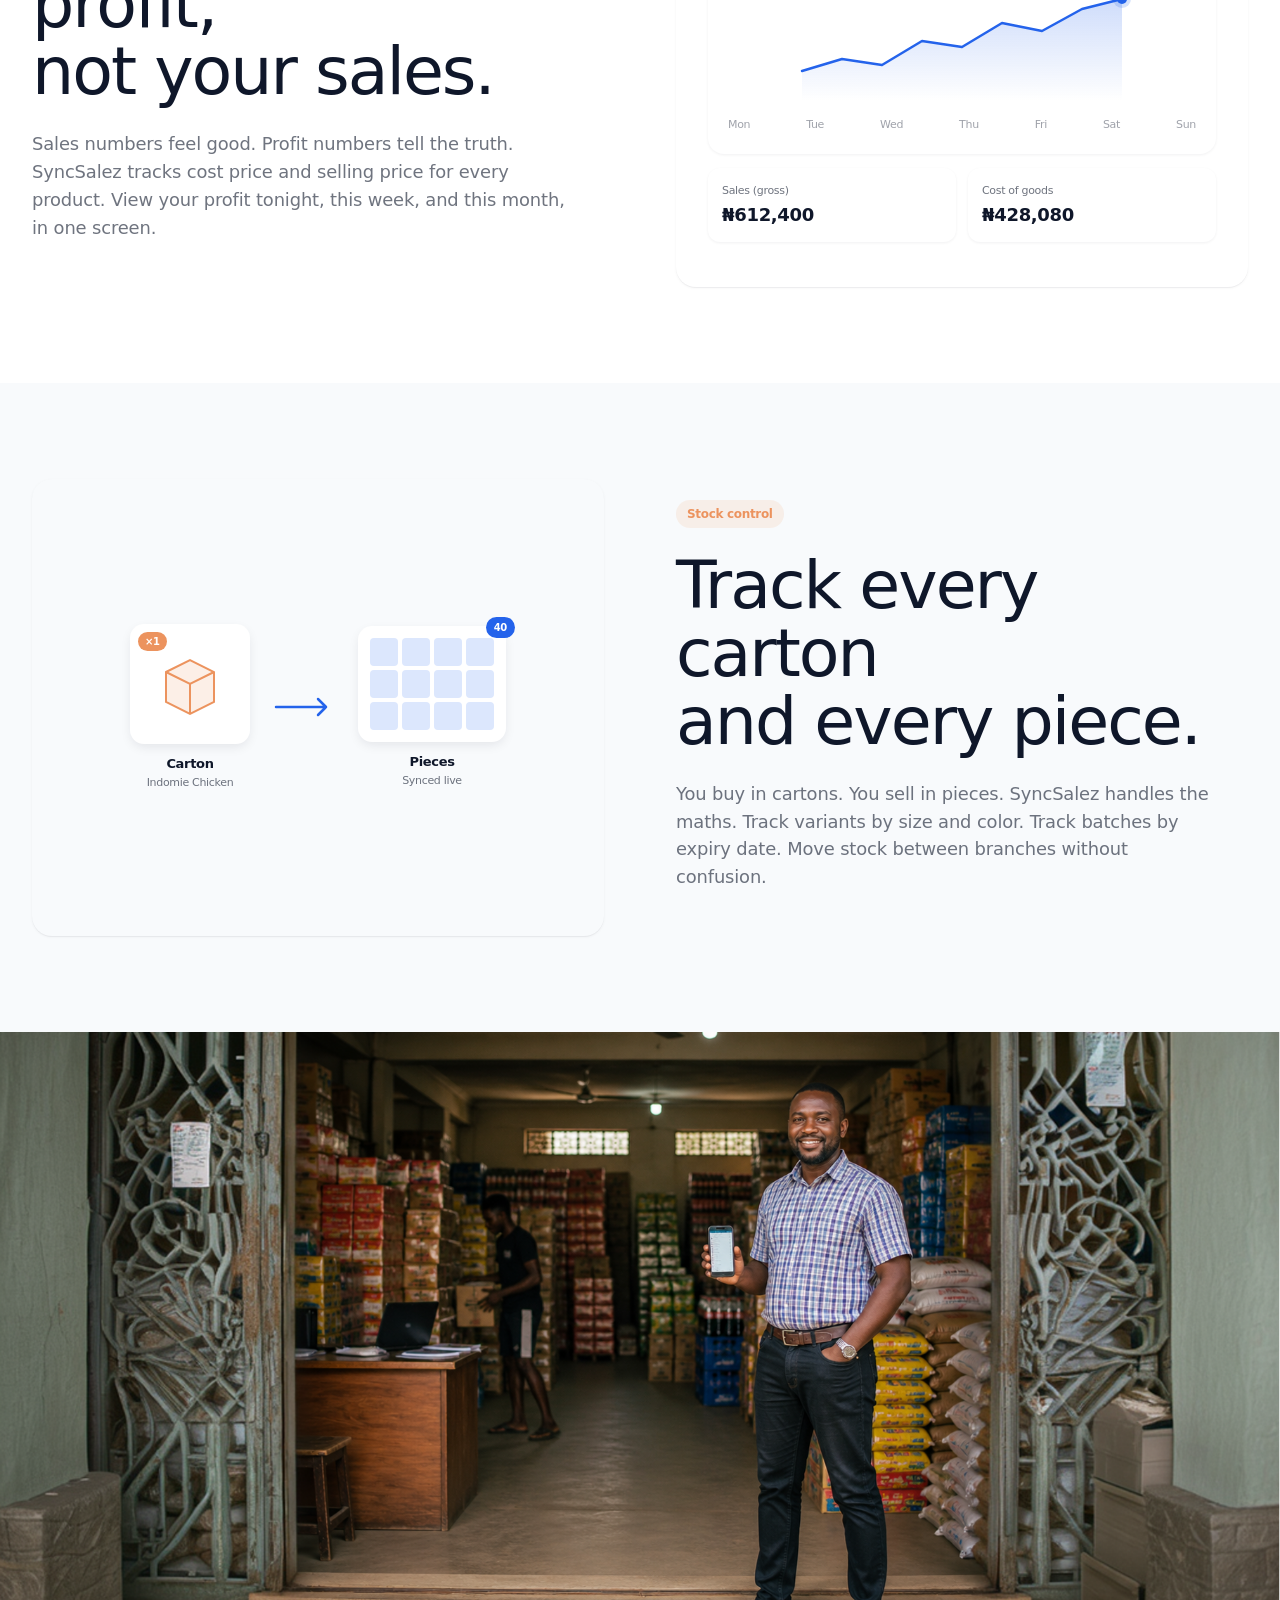
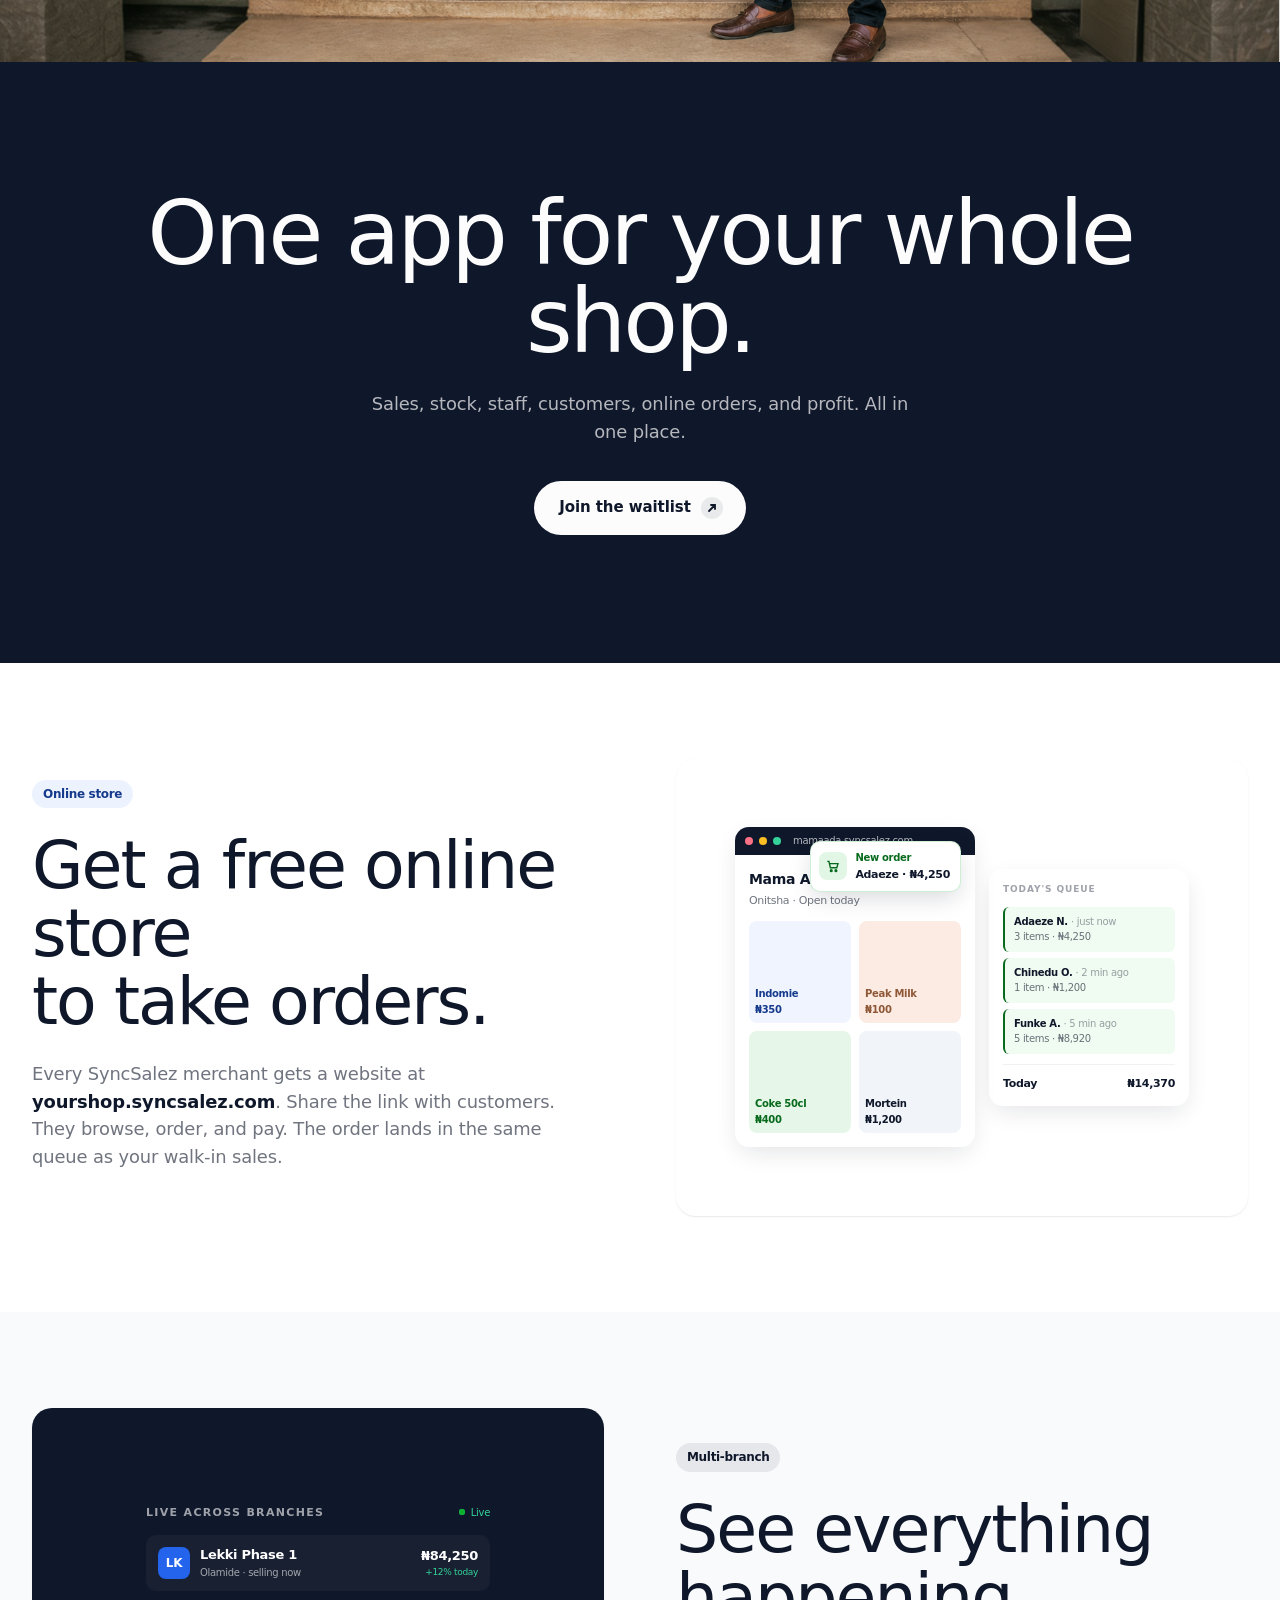
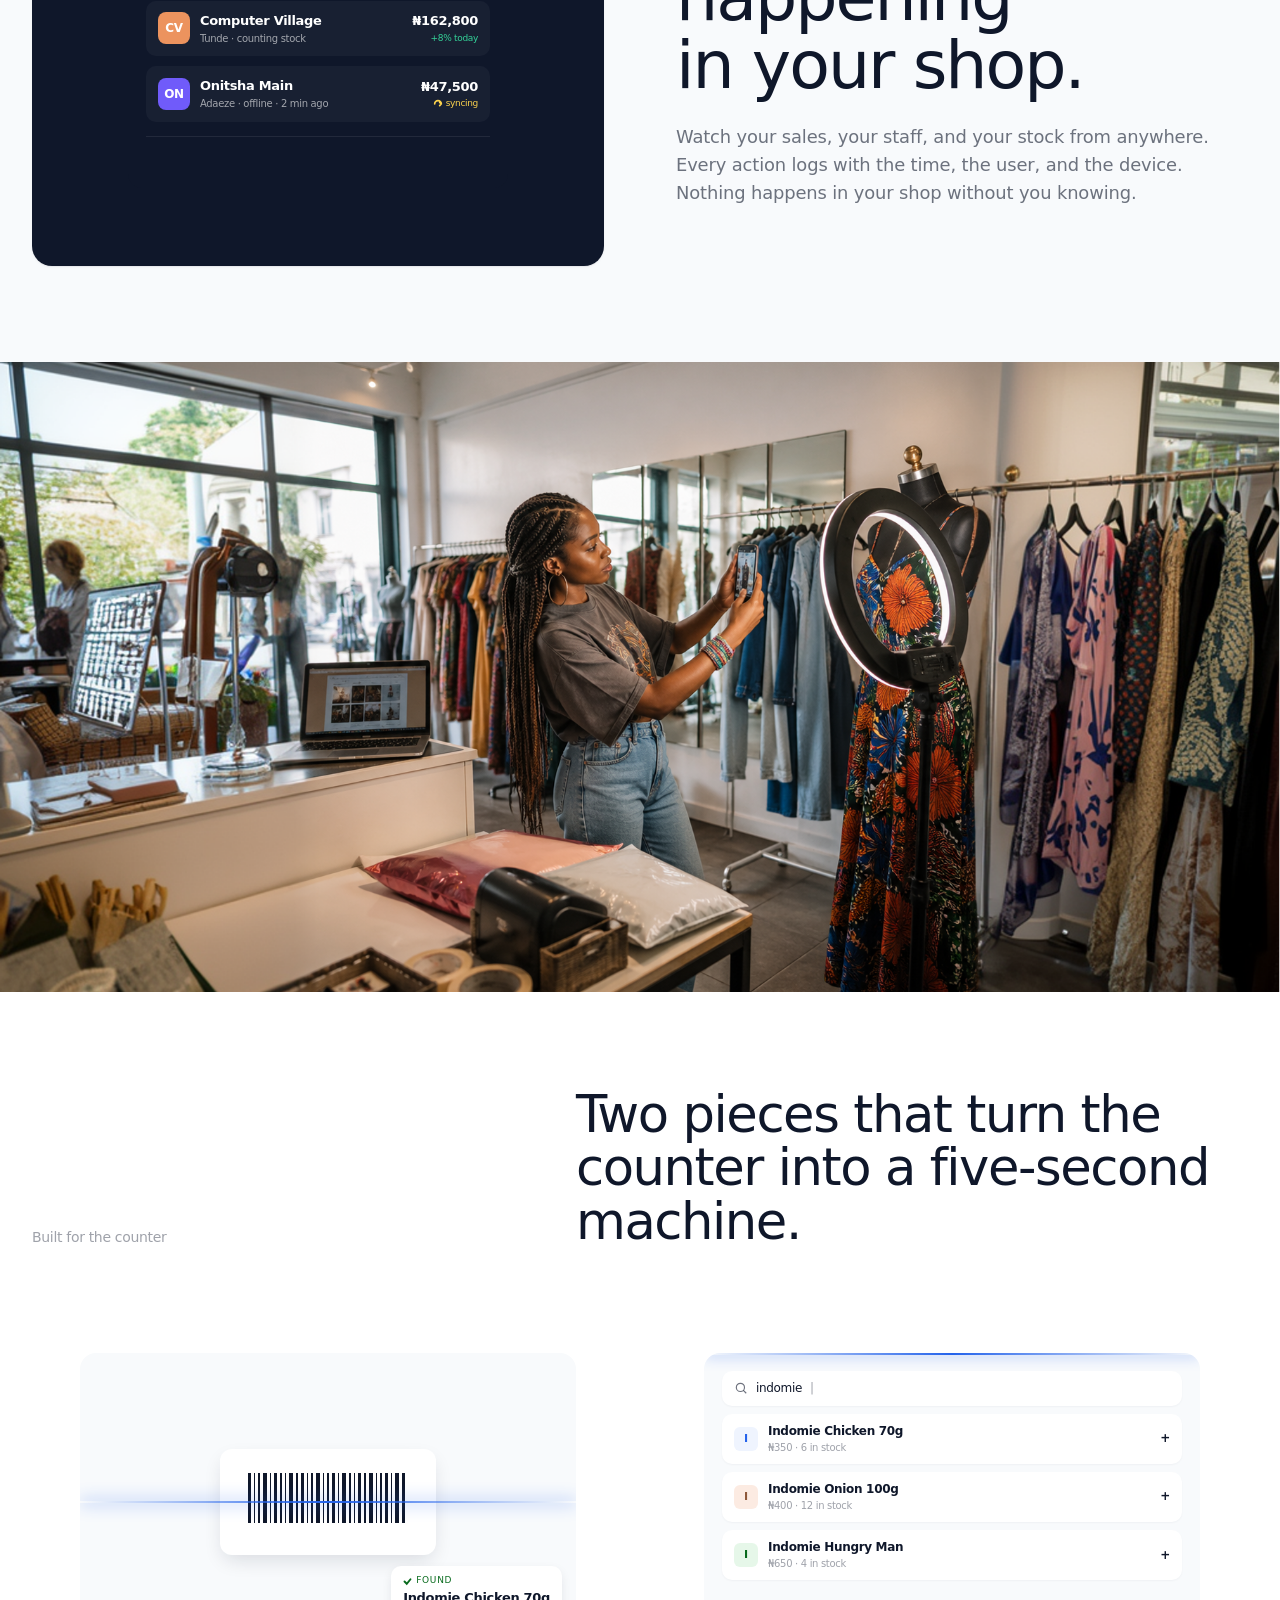
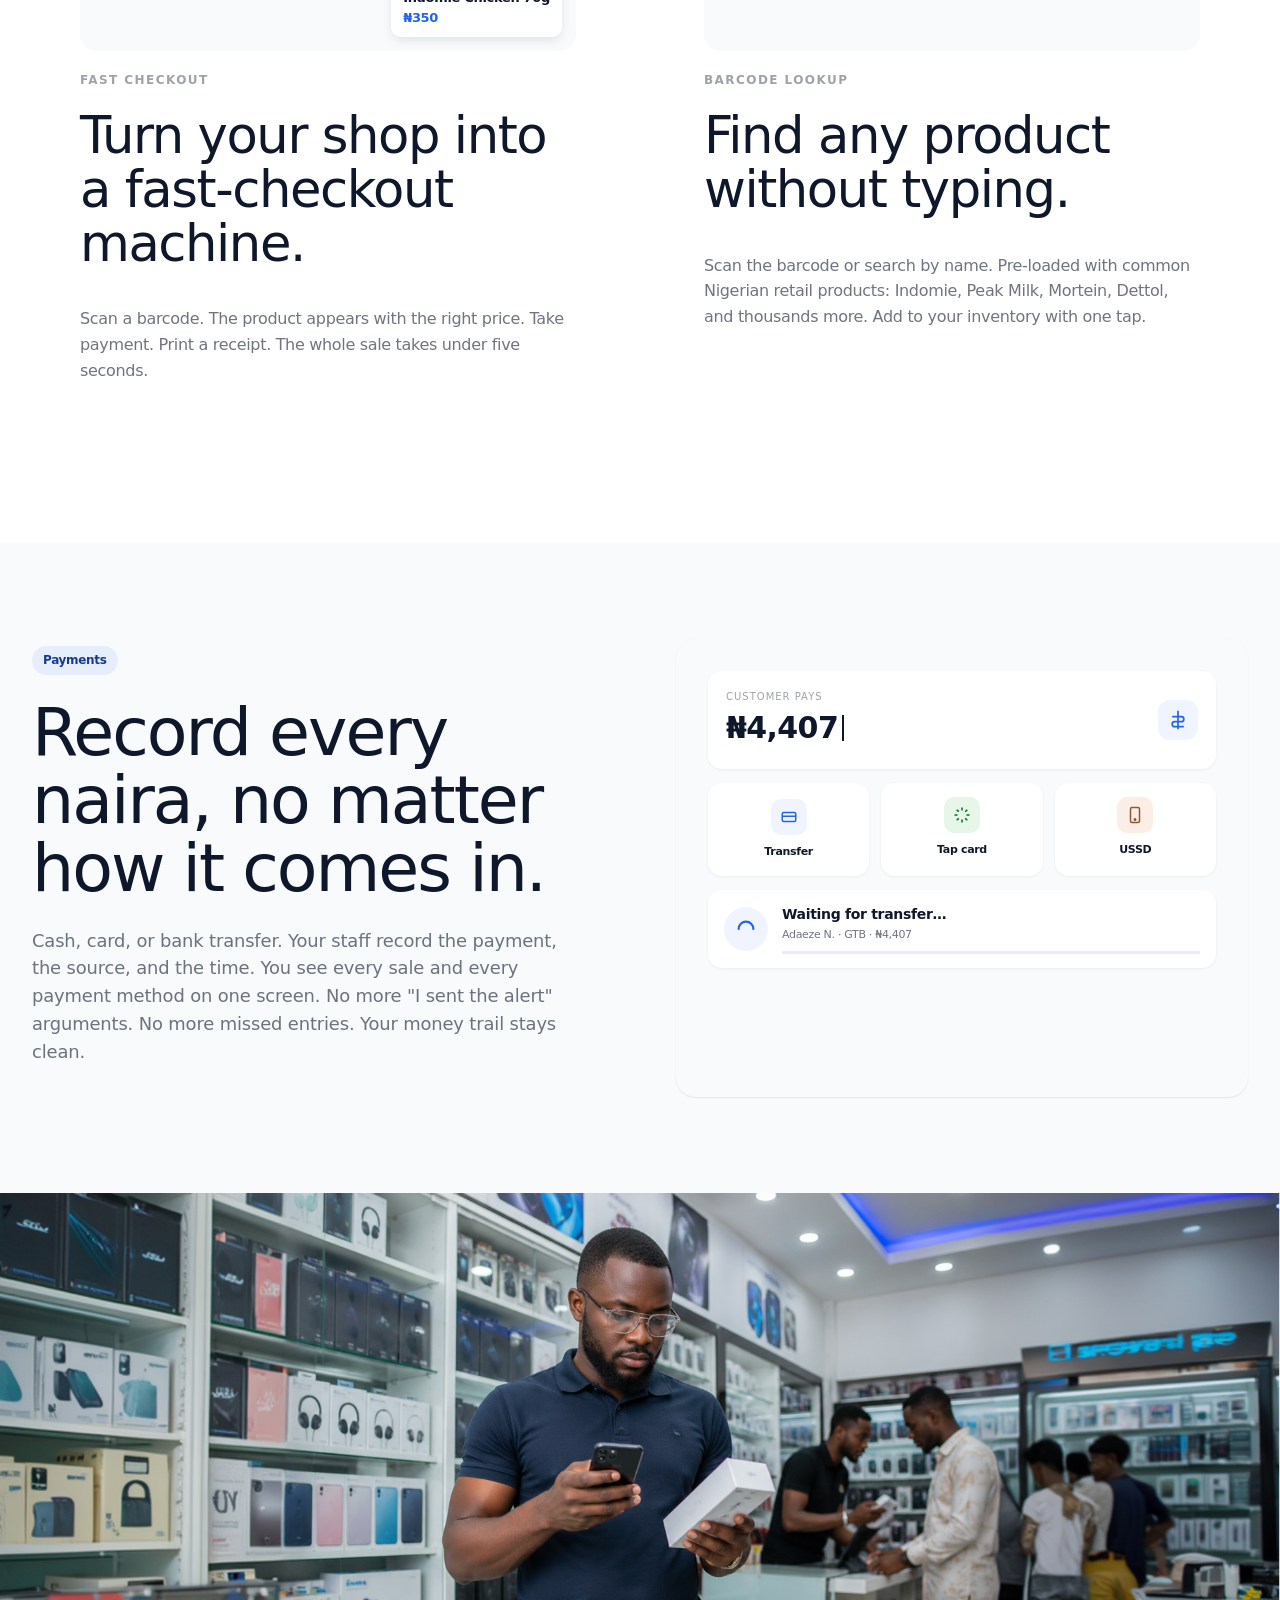
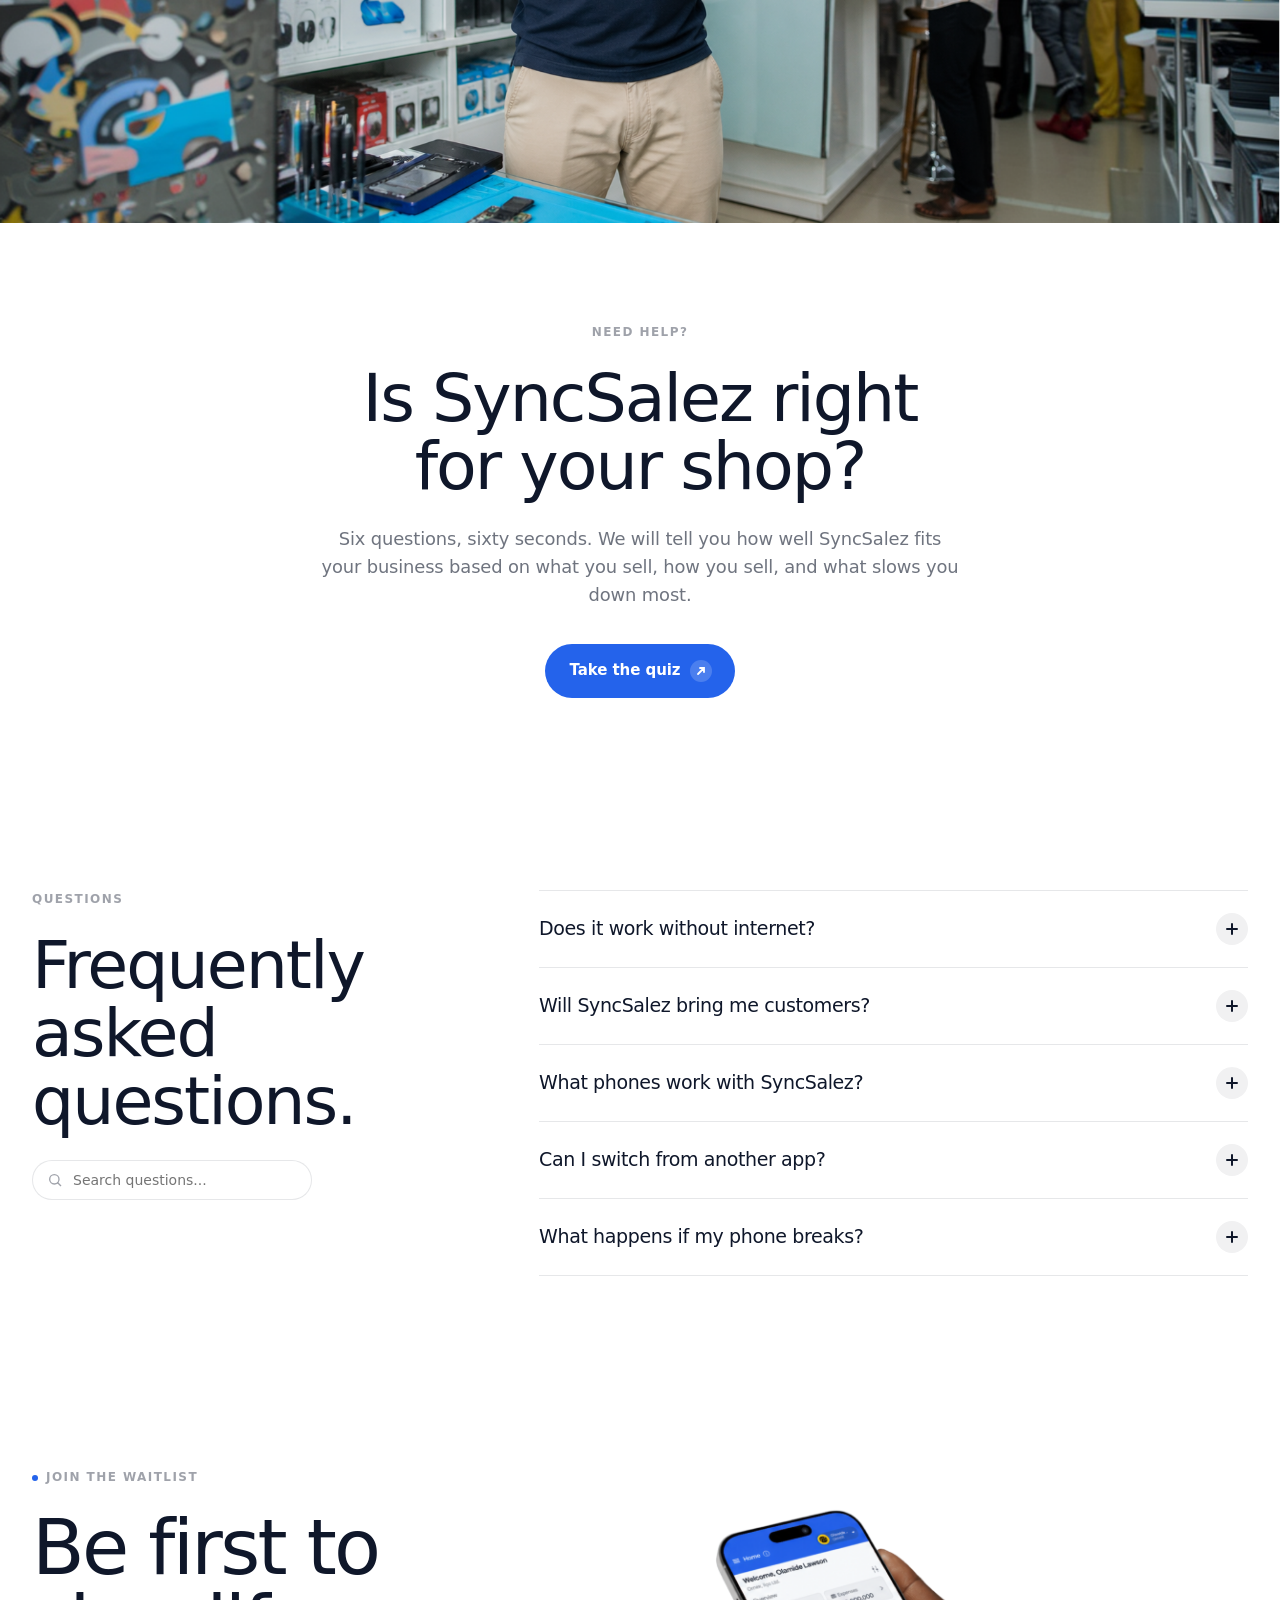
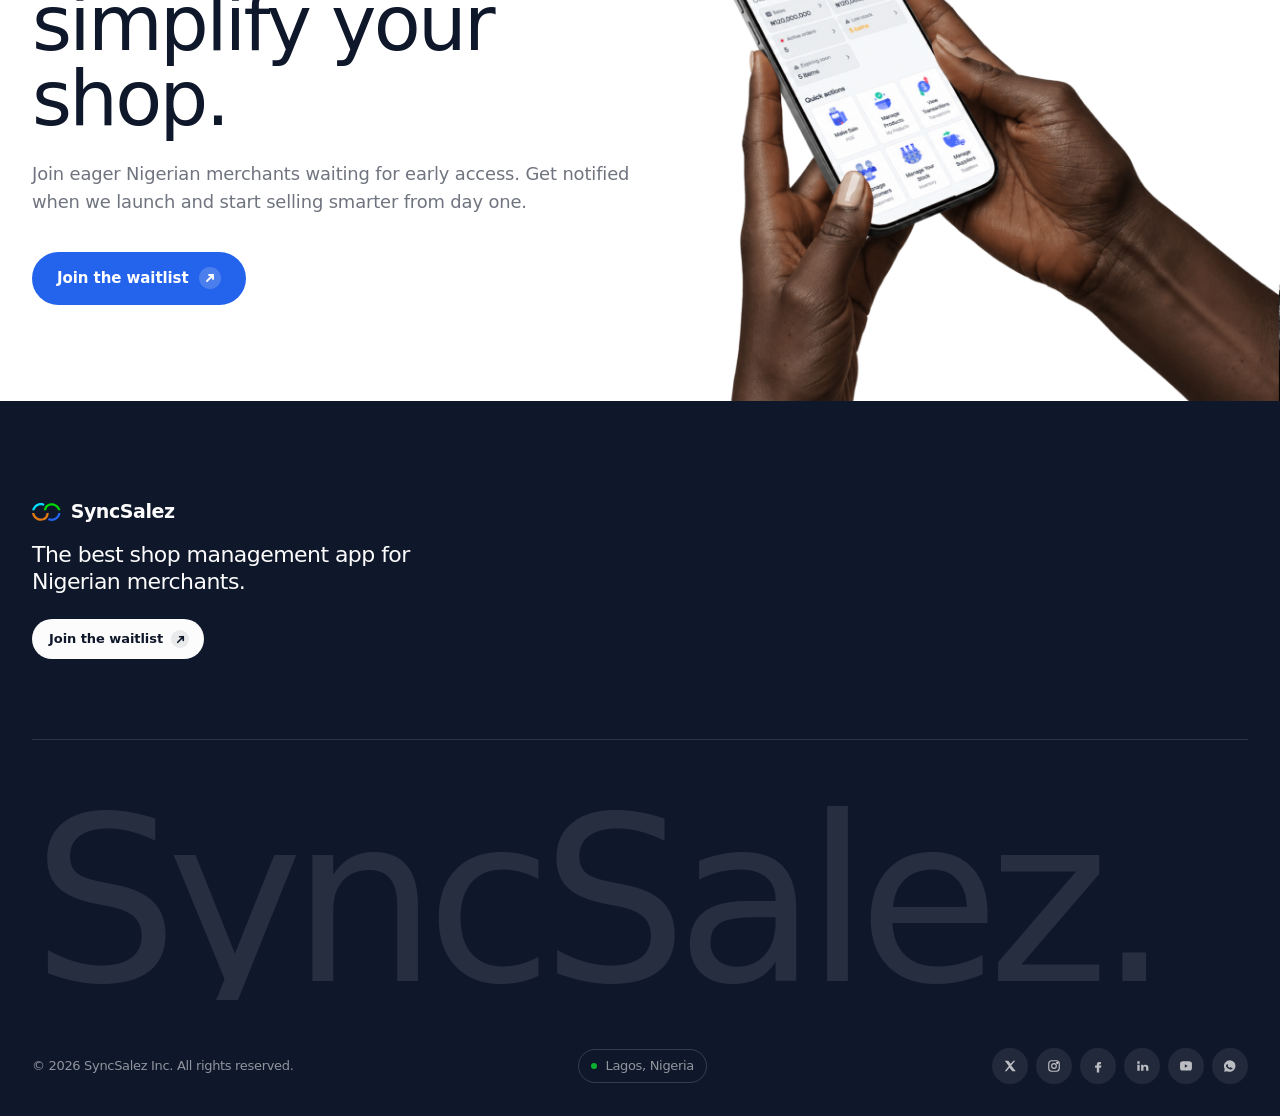
==== commit 6a7f75b8: "Add login page, stock movement widget, required-field gating Co-Authored-By: Claude Sonnet 4.6 <nore" ====
--- a/index.html
+++ b/index.html
@@ -5,7 +5,7 @@
   <meta name="viewport" content="width=device-width, initial-scale=1" />
   <title>SyncSalez — Solving your shop problems, one feature at a time.</title>
   <meta name="description" content="Run your physical shop on any Android phone. Sell offline. Catch theft. See your profit in real time. Free to start." />
-  <link rel="stylesheet" href="assets/site.css?v=43" />
+  <link rel="stylesheet" href="assets/site.css?v=50" />
   <link rel="stylesheet" href="assets/animations.css?v=3" />
   <script>document.documentElement.setAttribute('data-theme','light');</script>
 </head>
@@ -92,13 +92,13 @@
       </div>
     </div>
     <div class="nav__cta">
-      <a class="nav__login" href="coming-soon.html?page=Login" style="display:none">Login</a>
+      <a class="nav__login" href="login.html">Login</a>
       <a class="btn btn--primary btn--sm" href="#waitlist" data-action="waitlist">
         Join the waitlist
         <span class="arr"><svg width="11" height="11" viewBox="0 0 12 12" fill="none" stroke="currentColor" stroke-width="1.8" stroke-linecap="round"><path d="M3 9 L9 3 M5 3 H9 V7"/></svg></span>
       </a>
     </div>
-    <button class="nav__hamburger" aria-label="Open menu" style="display:none">
+    <button class="nav__hamburger" aria-label="Open menu">
       <svg width="20" height="20" viewBox="0 0 24 24" fill="none" stroke="currentColor" stroke-width="2"><path d="M4 7h16M4 12h16M4 17h16"/></svg>
     </button>
   </div>
@@ -168,7 +168,7 @@
      ============================================================ -->
 <section class="section">
   <div class="container">
-    <div class="sec-head reveal">
+    <div class="sec-head reveal" style="margin-bottom:0;">
       <div>
         <div class="meta-row">
           <span class="meta-num">Offline first</span>
@@ -238,33 +238,17 @@
     <div class="feature-block feature-block--rev reveal">
       <div class="text">
         <span class="chip mb-24">Theft prevention</span>
-        <h2 class="h-1 mb-24">Catch theft<br/>before it grows.</h2>
-        <p class="lead">Blind Stock Count hides the expected number from your staff. They count what is on the shelf. The app flags any shortage. Most merchants find missing stock worth ₦15,000 to ₦40,000 in their first month.</p>
+        <h2 class="h-1 mb-24">See every stock movement, as it happens.</h2>
+        <p class="lead">The moment a product leaves your shelf, you see it. Sales, returns, adjustments, and transfers between branches. SyncSalez logs who did what, when, and why. Most merchants spot the first missing carton in week one, before a small habit becomes a serious loss.</p>
         <a class="link-arrow" href="features-theft-prevention.html" style="display:none">Learn more about theft prevention <span class="arr-i">↗</span></a>
       </div>
-      <div class="visual theft-visual" style="background:var(--canvas-alt);padding:48px;display:flex;align-items:center;justify-content:center;gap:24px;">
-        <!-- staff view (blind count happening) -->
-        <div style="background:#fff;border-radius:16px;padding:18px;width:200px;box-shadow:0 1px 3px rgba(15,23,42,0.06);">
-          <div style="font-family:var(--font-action);font-size:10px;font-weight:700;text-transform:uppercase;letter-spacing:0.1em;color:var(--ink-3);margin-bottom:10px;">Staff view</div>
-          <div style="font-family:var(--font-display);font-weight:600;font-size:14px;margin-bottom:10px;">Indomie Chicken 70g</div>
-          <div style="font-family:var(--font-marketing);font-size:11px;color:var(--ink-2);margin-bottom:6px;">Expected on shelf</div>
-          <div style="font-family:var(--font-display);font-weight:600;font-size:24px;color:var(--ink-3);letter-spacing:0.2em;margin-bottom:14px;">• • •</div>
-          <div style="font-family:var(--font-marketing);font-size:11px;color:var(--ink-2);margin-bottom:6px;">Counted</div>
-          <div class="count-input" style="width:100%;padding:8px 10px;border-radius:8px;border:1px solid rgba(15,23,42,0.12);font-family:var(--font-action);font-weight:700;font-size:14px;min-height:32px;display:flex;align-items:center;">
-            <span class="count-typed">42</span><span class="count-caret"></span>
-          </div>
-        </div>
-        <!-- owner view (alert appearing) -->
-        <div class="shortage-card" style="background:#fff;border-radius:16px;padding:18px;width:200px;box-shadow:0 8px 24px -6px rgba(15,23,42,0.18);border-top:3px solid var(--crimson-500);">
-          <div style="font-family:var(--font-action);font-size:10px;font-weight:700;text-transform:uppercase;letter-spacing:0.1em;color:var(--crimson-500);margin-bottom:10px;display:flex;align-items:center;gap:6px;">
-            <span class="alert-dot" style="width:6px;height:6px;border-radius:99px;background:var(--crimson-500);"></span>Discrepancy flagged
-          </div>
-          <div style="font-family:var(--font-display);font-weight:600;font-size:14px;margin-bottom:14px;">Indomie Chicken 70g</div>
-          <div style="display:flex;justify-content:space-between;font-size:11px;color:var(--ink-2);margin-bottom:6px;">Expected<span style="color:var(--ink);font-weight:700;">48</span></div>
-          <div style="display:flex;justify-content:space-between;font-size:11px;color:var(--ink-2);margin-bottom:6px;">Counted<span style="color:var(--ink);font-weight:700;">42</span></div>
-          <div style="display:flex;justify-content:space-between;font-size:11px;color:var(--crimson-500);margin-bottom:14px;">Short<span class="short-amt" style="font-weight:700;">−6 (₦2,100)</span></div>
-          <div style="background:rgba(222,17,53,0.08);color:var(--crimson-500);border-radius:8px;padding:6px 10px;font-family:var(--font-action);font-size:10px;font-weight:700;text-align:center;">Last handled by Tunde</div>
-        </div>
+      <div class="visual theft-visual" style="background:#F8FAFC;padding:0;overflow:hidden;display:flex;align-items:center;justify-content:center;">
+        <iframe
+          src="stock-movement-widget.html?v=3"
+          title="Stock movement live activity feed"
+          loading="lazy"
+          style="width:100%;max-width:560px;height:300px;border:0;display:block;background:#F8FAFC;"
+        ></iframe>
       </div>
     </div>
   </div>
@@ -672,8 +656,8 @@
     <div class="feature-block reveal">
       <div class="text">
         <span class="chip mb-24">Payments</span>
-        <h2 class="h-1 mb-24">Get paid the way<br/>Nigerians pay.</h2>
-        <p class="lead">Bank transfer with instant confirmation. Card tap on your phone. USSD for customers without smartphones. No fake transfer alerts. No waiting to confirm payment.</p>
+        <h2 class="h-1 mb-24">Record every naira, no matter how it comes in.</h2>
+        <p class="lead">Cash, card, or bank transfer. Your staff record the payment, the source, and the time. You see every sale and every payment method on one screen. No more "I sent the alert" arguments. No more missed entries. Your money trail stays clean.</p>
         <a class="link-arrow" href="coming-soon.html?page=Learn+more+about+payments" style="display:none">Learn more about payments <span class="arr-i">↗</span></a>
       </div>
       <div class="visual payments-visual" style="background:var(--canvas-alt);padding:32px;display:flex;flex-direction:column;gap:14px;">
@@ -1050,10 +1034,6 @@
         </div>
       </div>
       <div class="faq__list reveal">
-        <div class="faq__item is-open">
-          <button class="faq__q">Is SyncSalez free?<span class="pm"><svg width="14" height="14" viewBox="0 0 14 14" fill="none" stroke="currentColor" stroke-width="2" stroke-linecap="round"><path d="M2 7h10M7 2v10"/></svg></span></button>
-          <div class="faq__a"><div class="faq__a-inner"><p>Yes. The Free plan covers up to 500 products and works forever. You only pay if you want theft prevention, an online store, or multiple branches.</p></div></div>
-        </div>
         <div class="faq__item">
           <button class="faq__q">Does it work without internet?<span class="pm"><svg width="14" height="14" viewBox="0 0 14 14" fill="none" stroke="currentColor" stroke-width="2" stroke-linecap="round"><path d="M2 7h10M7 2v10"/></svg></span></button>
           <div class="faq__a"><div class="faq__a-inner"><p>Yes. Every sale records on your phone instantly. The app syncs when your network returns.</p></div></div>
@@ -1065,14 +1045,6 @@
         <div class="faq__item">
           <button class="faq__q">What phones work with SyncSalez?<span class="pm"><svg width="14" height="14" viewBox="0 0 14 14" fill="none" stroke="currentColor" stroke-width="2" stroke-linecap="round"><path d="M2 7h10M7 2v10"/></svg></span></button>
           <div class="faq__a"><div class="faq__a-inner"><p>Any Android phone with 2GB RAM or more. Tecno, Infinix, Itel, Samsung, all supported. iOS coming soon.</p></div></div>
-        </div>
-        <div class="faq__item">
-          <button class="faq__q">How long does setup take?<span class="pm"><svg width="14" height="14" viewBox="0 0 14 14" fill="none" stroke="currentColor" stroke-width="2" stroke-linecap="round"><path d="M2 7h10M7 2v10"/></svg></span></button>
-          <div class="faq__a"><div class="faq__a-inner"><p>Most shops finish setup in under 10 minutes. Search for your products in our database, set your prices, add your staff. Start selling.</p></div></div>
-        </div>
-        <div class="faq__item">
-          <button class="faq__q">Do you charge a transaction fee?<span class="pm"><svg width="14" height="14" viewBox="0 0 14 14" fill="none" stroke="currentColor" stroke-width="2" stroke-linecap="round"><path d="M2 7h10M7 2v10"/></svg></span></button>
-          <div class="faq__a"><div class="faq__a-inner"><p>Only if you accept payment through SyncSalez. The fee is 1.5%, capped at ₦2,000 per transaction. You skip the fee by using your existing bank transfer or card terminal.</p></div></div>
         </div>
         <div class="faq__item">
           <button class="faq__q">Can I switch from another app?<span class="pm"><svg width="14" height="14" viewBox="0 0 14 14" fill="none" stroke="currentColor" stroke-width="2" stroke-linecap="round"><path d="M2 7h10M7 2v10"/></svg></span></button>
@@ -1099,7 +1071,7 @@
     <div class="final-cta__text">
       <div class="meta mb-24"><span style="background:var(--mirror-blue-500);width:6px;height:6px;border-radius:99px;margin-right:8px;display:inline-block;"></span>Join the waitlist</div>
       <h2 class="h-display" style="margin-bottom:24px;font-size:clamp(40px,6vw,84px);">Be first to simplify your shop.</h2>
-      <p class="lead" style="margin-bottom:36px;">Join thousands of Nigerian merchants waiting for early access. Get notified when we launch and start selling smarter from day one.</p>
+      <p class="lead" style="margin-bottom:36px;">Join eager Nigerian merchants waiting for early access. Get notified when we launch and start selling smarter from day one.</p>
       <div style="display:flex;gap:12px;flex-wrap:wrap;">
         <button type="button" class="btn btn--primary" data-action="waitlist" style="padding:14px 24px;">
           Join the waitlist
@@ -1215,6 +1187,6 @@
      the site has it without duplicating ~80 lines of markup. To
      customize, edit MODAL_HTML in assets/site.js. -->
 
-<script src="assets/site.js?v=31"></script>
+<script src="assets/site.js?v=37"></script>
 </body>
 </html>
--- a/assets/site.css
+++ b/assets/site.css
@@ -321,6 +321,19 @@
 .btn--primary { background: var(--mirror-blue-500); color: #fff; }
 .btn--primary:hover { background: var(--mirror-blue-600); }
 .btn--primary .arr { background: rgba(255,255,255,0.18); }
+
+/* Disabled state — applies to every .btn variant. Greyed-out, no
+   hover lift, not-allowed cursor, but still visible enough that
+   sighted users can read the label. */
+.btn:disabled,
+.btn[disabled] {
+  opacity: 0.45;
+  cursor: not-allowed;
+  pointer-events: none;
+  transform: none !important;
+  box-shadow: none;
+  filter: saturate(0.85);
+}
 .btn--ghost { background: transparent; color: var(--ink); border-color: var(--rule); }
 .btn--ghost:hover { background: rgba(15,23,42,0.04); }
 .btn--invert { background: var(--off-white); color: var(--ink); }
@@ -444,6 +457,10 @@
 
 /* ============================================================
    FULLSCREEN MOBILE MENU OVERLAY
+   Editorial brand statement layout. Vertically-centred copy with a
+   subtle pulse cue, paired with a giant wordmark watermark that anchors
+   the bottom (echoes the footer's existing wordmark pattern). All motion
+   stays on transform/opacity for buttery 60fps on low-end Android.
    ============================================================ */
 body.menu-open { overflow: hidden; }
 .nav-overlay {
@@ -453,16 +470,17 @@
   background: var(--canvas);
   display: flex;
   flex-direction: column;
+  overflow: hidden;
   opacity: 0;
   visibility: hidden;
   pointer-events: none;
-  transition: opacity .25s ease, visibility 0s linear .25s;
+  transition: opacity .28s ease, visibility 0s linear .28s;
 }
 body.menu-open .nav-overlay {
   opacity: 1;
   visibility: visible;
   pointer-events: auto;
-  transition: opacity .25s ease;
+  transition: opacity .28s ease;
 }
 .nav-overlay__top {
   display: flex;
@@ -470,13 +488,14 @@
   justify-content: space-between;
   height: var(--nav-h);
   padding: 0 var(--gutter);
-  border-bottom: 1px solid var(--rule-soft);
   flex-shrink: 0;
+  position: relative;
+  z-index: 2;
 }
 .nav-overlay__top .nav__logo { color: var(--ink); }
 .nav-overlay__top .nav__logo svg { color: var(--mirror-blue-500); }
 .nav-overlay__close {
-  width: 40px; height: 40px;
+  width: 44px; height: 44px;
   border-radius: var(--r-pill);
   background: transparent;
   border: 1px solid var(--rule);
@@ -485,16 +504,137 @@
   align-items: center;
   justify-content: center;
   cursor: pointer;
-  transition: background-color .18s ease;
+  transition: background-color .18s ease, transform .18s ease;
 }
 .nav-overlay__close:hover { background: rgba(15,23,42,0.04); }
+.nav-overlay__close:active { transform: translateY(1px); }
+
+/* Centre column — holds either the visible nav list, the editorial
+   brand block, or both. Vertically centred so the content never feels
+   stranded against an empty void. */
+.nav-overlay__inner {
+  flex: 1;
+  display: flex;
+  flex-direction: column;
+  justify-content: center;
+  align-items: flex-start;
+  gap: 20px;
+  padding: 24px var(--gutter) 32px;
+  position: relative;
+  z-index: 2;
+  max-width: 640px;
+  width: 100%;
+  margin: 0 auto;
+}
+
+/* Stagger reveal — every child animates in on a cascade. Driven by the
+   --idx custom property set in JS so the order matches DOM order. */
+.nav-overlay__inner > *,
+.nav-overlay__watermark {
+  opacity: 0;
+  transform: translateY(14px);
+  will-change: transform, opacity;
+}
+body.menu-open .nav-overlay__inner > *,
+body.menu-open .nav-overlay__watermark {
+  animation: navOverlayRise .6s cubic-bezier(0.16, 1, 0.3, 1) forwards;
+  animation-delay: calc(80ms + var(--idx, 0) * 70ms);
+}
+@keyframes navOverlayRise {
+  to { opacity: 1; transform: translateY(0); }
+}
+
+/* Eyebrow — small uppercase label with a pulsing dot. The pulse uses a
+   pseudo-element ring so the underlying dot stays opaque. */
+.nav-overlay__eyebrow {
+  display: inline-flex;
+  align-items: center;
+  gap: 10px;
+  font-family: var(--font-action);
+  font-size: 11px;
+  font-weight: 600;
+  letter-spacing: 0.14em;
+  text-transform: uppercase;
+  color: var(--mirror-blue-500);
+  margin: 0;
+}
+.nav-overlay__pulse {
+  position: relative;
+  width: 8px;
+  height: 8px;
+  border-radius: 50%;
+  background: var(--mirror-blue-500);
+  flex-shrink: 0;
+}
+.nav-overlay__pulse::after {
+  content: '';
+  position: absolute;
+  inset: 0;
+  border-radius: 50%;
+  background: var(--mirror-blue-500);
+  animation: navPulseRing 1.9s cubic-bezier(0.16, 1, 0.3, 1) infinite;
+}
+@keyframes navPulseRing {
+  0%   { transform: scale(1);   opacity: 0.55; }
+  80%, 100% { transform: scale(2.6); opacity: 0; }
+}
+
+/* Editorial headline — clamp scale so it scales with viewport without
+   ever screaming. Hierarchy comes from weight + colour, not pure size. */
+.nav-overlay__headline {
+  font-family: var(--font-display);
+  font-weight: 600;
+  font-size: clamp(44px, 13vw, 72px);
+  line-height: 0.98;
+  letter-spacing: -0.03em;
+  color: var(--ink);
+  margin: 0;
+  max-width: 12ch;
+}
+.nav-overlay__lede {
+  font-family: var(--font-marketing);
+  font-size: 16px;
+  line-height: 1.5;
+  color: var(--ink-2);
+  max-width: 38ch;
+  margin: 0;
+}
+
+/* CTA stack — primary button + login link. Full-width on mobile, with
+   the login as a quiet secondary anchor. */
+.nav-overlay__ctas {
+  display: flex;
+  flex-direction: column;
+  gap: 14px;
+  width: 100%;
+  margin-top: 12px;
+}
+.nav-overlay__ctas .btn {
+  width: 100%;
+  justify-content: center;
+  font-size: 15px;
+  padding: 15px 22px;
+  min-height: 52px;
+}
+.nav-overlay__login {
+  font-family: var(--font-action);
+  font-weight: 500;
+  font-size: 14px;
+  color: var(--ink-2);
+  padding: 10px 0;
+  letter-spacing: -0.005em;
+  text-align: center;
+  transition: color .18s ease;
+}
+.nav-overlay__login:hover { color: var(--ink); }
+
+/* Body — when desktop has visible nav links, they render here above
+   the editorial block. Same large display type as before. */
 .nav-overlay__body {
-  flex: 1;
-  overflow-y: auto;
-  padding: 24px var(--gutter) 40px;
   display: flex;
   flex-direction: column;
   gap: 4px;
+  width: 100%;
 }
 .nav-overlay__group {
   border-bottom: 1px solid var(--rule-soft);
@@ -547,22 +687,28 @@
   color: var(--ink);
 }
 .nav-overlay__leaf:hover { color: var(--mirror-blue-500); }
-.nav-overlay__foot {
-  flex-shrink: 0;
-  padding: 20px var(--gutter) 28px;
-  border-top: 1px solid var(--rule-soft);
-  display: flex;
-  flex-direction: column;
-  gap: 12px;
-}
-.nav-overlay__foot .btn { justify-content: center; width: 100%; }
-.nav-overlay__login {
+
+/* Watermark — giant SyncSalez wordmark anchoring the bottom edge.
+   Slightly clipped below the baseline so it reads as a typographic
+   horizon, not a centred label. Fixed inside the overlay so it never
+   pushes content. */
+.nav-overlay__watermark {
+  position: absolute;
+  left: 0;
+  right: 0;
+  bottom: -0.18em;
+  font-family: var(--font-display);
+  font-weight: 600;
+  font-size: clamp(120px, 42vw, 280px);
+  line-height: 0.85;
+  letter-spacing: -0.045em;
+  color: var(--ink);
+  opacity: 0.045;
   text-align: center;
-  font-family: var(--font-action);
-  font-weight: 500;
-  font-size: 14px;
-  color: var(--ink);
-  padding: 6px 0;
+  pointer-events: none;
+  user-select: none;
+  z-index: 1;
+  white-space: nowrap;
 }
 
 /* ============================================================
@@ -1906,6 +2052,14 @@
   font-size: 13px;
   color: var(--ink);
   letter-spacing: -0.005em;
+}
+/* Red asterisk on required field labels. aria-hidden on the span keeps
+   it visual-only — screen readers already announce required state from
+   the input's `required` attribute. */
+.field__req {
+  color: var(--crimson-500);
+  margin-left: 4px;
+  font-weight: 600;
 }
 .field input,
 .field select {
@@ -2697,3 +2851,478 @@
 
 /* Selection highlight stays brand */
 [data-theme="dark"] ::selection { background: var(--mirror-blue-500); color: #fff; }
+
+/* ============================================================
+   LOGIN / AUTH PAGE
+   Split-panel layout: left = brand-blue editorial surface with a
+   merchant quote anchored by a giant wordmark watermark; right =
+   the credential form, vertically centred for a confident reading
+   line. Below 900px the brand panel folds away and the form takes
+   the full viewport with a slim brand row at the top. All motion
+   is transform/opacity only — Android-low-end friendly.
+   ============================================================ */
+body.auth-page {
+  margin: 0;
+  background: var(--canvas);
+  min-height: 100dvh;
+}
+.auth-page .nav,
+.auth-page .footer { display: none; }
+
+.auth {
+  display: grid;
+  grid-template-columns: 5fr 7fr;
+  min-height: 100dvh;
+}
+
+/* ---- Left brand panel ------------------------------------- */
+/* Photo-driven editorial surface. Drop a real merchant portrait
+   into assets/img/login-bg.jpg (or similar) and update the URL
+   below — the picsum URL is a placeholder seed. The fallback
+   colour mirror-blue-900 keeps the panel on-brand if the image
+   fails to load on a slow network. */
+.auth__brand {
+  position: relative;
+  background-color: var(--mirror-blue-900);
+  background-image: url('../Landin page hero section/Welcome image.png');
+  background-size: cover;
+  background-position: center;
+  color: #fff;
+  padding: 40px 48px 56px;
+  display: flex;
+  flex-direction: column;
+  overflow: hidden;
+  isolation: isolate;
+}
+/* A single accessibility-driven gradient: dark at top so the
+   wordmark stays readable, transparent in the middle so the
+   image breathes, deep dark at the bottom so the quote sits on
+   a legible surface. Tinted to mirror-blue-900 so the fade is
+   on-brand even when the image is bright. */
+.auth__brand::before {
+  content: '';
+  position: absolute;
+  inset: 0;
+  background: linear-gradient(
+    180deg,
+    rgba(7, 20, 47, 0.55) 0%,
+    rgba(7, 20, 47, 0.05) 22%,
+    rgba(7, 20, 47, 0.05) 48%,
+    rgba(7, 20, 47, 0.78) 88%,
+    rgba(7, 20, 47, 0.92) 100%
+  );
+  pointer-events: none;
+  z-index: 1;
+}
+.auth__brand-top {
+  position: relative;
+  z-index: 2;
+}
+.auth__wordmark {
+  font-family: var(--font-display);
+  font-weight: 600;
+  font-size: 22px;
+  letter-spacing: -0.02em;
+  color: #fff;
+  text-decoration: none;
+}
+.auth__quote {
+  position: relative;
+  z-index: 2;
+  margin: auto 0 0;          /* pin to bottom, kill default figure side-margins */
+  max-width: 32ch;
+}
+.auth__quote blockquote {
+  margin: 0 0 20px;
+  padding: 0;
+}
+.auth__quote blockquote p {
+  font-family: var(--font-display);
+  font-weight: 500;
+  font-size: clamp(26px, 2.6vw, 36px);
+  line-height: 1.2;
+  letter-spacing: -0.025em;
+  color: #fff;
+  margin: 0;
+}
+.auth__quote blockquote p::before { content: '\201C'; margin-right: 1px; }
+.auth__quote blockquote p::after  { content: '\201D'; margin-left: 1px; }
+.auth__quote figcaption {
+  display: flex;
+  flex-direction: column;
+  gap: 2px;
+  font-family: var(--font-marketing);
+}
+.auth__quote-name {
+  font-weight: 600;
+  font-size: 14px;
+  color: #fff;
+  letter-spacing: -0.005em;
+}
+.auth__quote-meta {
+  font-size: 13px;
+  color: rgba(255,255,255,0.65);
+  letter-spacing: -0.005em;
+}
+/* Wordmark watermark is dropped on the photo variant — the image
+   already carries the visual atmosphere and the quote sits on a
+   gradient. Kept the rule for backwards compatibility / themes. */
+.auth__brand-watermark { display: none; }
+
+/* ---- Right form column ------------------------------------ */
+.auth__form-wrap {
+  display: grid;
+  grid-template-rows: auto 1fr auto;
+  padding: 28px clamp(24px, 5vw, 56px);
+  background: var(--canvas);
+}
+.auth__form-top {
+  display: flex;
+  align-items: center;
+  justify-content: space-between;
+  gap: 16px;
+}
+.auth__back {
+  display: inline-flex;
+  align-items: center;
+  gap: 8px;
+  font-family: var(--font-action);
+  font-weight: 500;
+  font-size: 13px;
+  color: var(--ink-2);
+  letter-spacing: -0.005em;
+  padding: 8px 12px 8px 8px;
+  margin-left: -8px;
+  border-radius: 999px;
+  transition: color .18s ease, background-color .18s ease, transform .18s ease;
+}
+.auth__back:hover { color: var(--ink); background: rgba(15,23,42,0.04); }
+.auth__back:active { transform: translateY(1px); }
+.auth__back svg { display: block; }
+.auth__logo-mobile {
+  display: none;
+  align-items: center;
+  gap: 8px;
+  font-family: var(--font-display);
+  font-weight: 600;
+  font-size: 18px;
+  letter-spacing: -0.02em;
+  color: var(--ink);
+  text-decoration: none;
+}
+.auth__logo-mobile svg { width: 26px; height: auto; }
+
+/* The card-less form column. Vertically centred. Generous internal
+   spacing between the eyebrow notice, the headline pair, the fields,
+   and the submit. Card omitted in favour of negative space. */
+.auth__form {
+  align-self: center;
+  justify-self: center;
+  width: 100%;
+  max-width: 420px;
+  margin: 32px auto;
+  display: flex;
+  flex-direction: column;
+  align-items: center;
+  text-align: center;
+  gap: 20px;
+}
+.auth__notice {
+  display: inline-flex;
+  align-items: center;
+  gap: 10px;
+  align-self: center;
+  padding: 7px 13px 7px 11px;
+  background: rgba(36,99,235,0.06);
+  border: 1px solid rgba(36,99,235,0.16);
+  color: var(--mirror-blue-700);
+  border-radius: 999px;
+  font-family: var(--font-action);
+  font-size: 12px;
+  font-weight: 500;
+  letter-spacing: -0.005em;
+}
+.auth__notice-dot {
+  position: relative;
+  width: 7px;
+  height: 7px;
+  border-radius: 50%;
+  background: var(--mirror-blue-500);
+  flex-shrink: 0;
+}
+.auth__notice-dot::after {
+  content: '';
+  position: absolute;
+  inset: 0;
+  border-radius: 50%;
+  background: var(--mirror-blue-500);
+  animation: authPulse 2s cubic-bezier(0.16, 1, 0.3, 1) infinite;
+}
+@keyframes authPulse {
+  0%        { transform: scale(1); opacity: 0.5; }
+  80%, 100% { transform: scale(2.4); opacity: 0; }
+}
+
+.auth__title {
+  font-family: var(--font-display);
+  font-weight: 600;
+  font-size: clamp(34px, 4vw, 44px);
+  line-height: 1.04;
+  letter-spacing: -0.03em;
+  color: var(--ink);
+  margin: 4px 0 0;
+}
+.auth__lede {
+  font-family: var(--font-marketing);
+  font-size: 15px;
+  line-height: 1.5;
+  color: var(--ink-2);
+  margin: 0;
+}
+
+/* Form fields — reuse the global .field system. We extend it with
+   a label-row so the password field can sit "Forgot?" inline with
+   its label. */
+.auth__fields {
+  display: flex;
+  flex-direction: column;
+  gap: 18px;
+  margin-top: 8px;
+  width: 100%;
+  text-align: left;
+}
+.auth__label-row {
+  display: flex;
+  align-items: baseline;
+  justify-content: space-between;
+  gap: 8px;
+}
+.auth__forgot {
+  font-family: var(--font-action);
+  font-weight: 500;
+  font-size: 12px;
+  color: var(--ink-2);
+  letter-spacing: -0.005em;
+  transition: color .15s ease;
+}
+.auth__forgot:hover { color: var(--mirror-blue-500); }
+
+/* Password field gets a relative wrapper so the reveal toggle can
+   sit absolute-positioned over the right edge. */
+.auth__input-wrap { position: relative; }
+.auth__input-wrap input { padding-right: 46px; }
+.auth__reveal {
+  position: absolute;
+  top: 50%;
+  right: 6px;
+  transform: translateY(-50%);
+  width: 36px;
+  height: 36px;
+  display: inline-flex;
+  align-items: center;
+  justify-content: center;
+  background: transparent;
+  border: 0;
+  border-radius: 8px;
+  color: var(--ink-3);
+  cursor: pointer;
+  transition: color .15s ease, background-color .15s ease;
+}
+.auth__reveal:hover { color: var(--ink); background: rgba(15,23,42,0.04); }
+.auth__reveal:focus-visible {
+  outline: 2px solid var(--mirror-blue-500);
+  outline-offset: 1px;
+}
+
+.auth__error {
+  margin: 0;
+  min-height: 0;
+  font-family: var(--font-marketing);
+  font-size: 12.5px;
+  line-height: 1.4;
+  color: var(--crimson-500, #DE1135);
+  letter-spacing: -0.005em;
+}
+.auth__error:empty { display: none; }
+
+/* Submit — pill button, full width, with three-dot loader that
+   replaces the label while the fake auth round-trip runs. Skeleton
+   over spinner per the design directive. */
+.auth__submit {
+  position: relative;
+  justify-content: center;
+  width: 100%;
+  margin-top: 6px;
+  padding: 16px 22px;
+  font-size: 15px;
+  min-height: 52px;
+}
+.auth__submit:active { transform: translateY(1px); }
+.auth__submit-loading {
+  display: none;
+  align-items: center;
+  gap: 6px;
+}
+.auth__submit.is-loading .auth__submit-label,
+.auth__submit.is-loading .arr { visibility: hidden; }
+.auth__submit.is-loading .auth__submit-loading {
+  display: inline-flex;
+  position: absolute;
+  left: 50%;
+  top: 50%;
+  transform: translate(-50%, -50%);
+}
+.auth__dot {
+  width: 6px;
+  height: 6px;
+  border-radius: 50%;
+  background: rgba(255,255,255,0.85);
+  animation: authDot 1s cubic-bezier(0.16, 1, 0.3, 1) infinite;
+}
+.auth__dot:nth-child(2) { animation-delay: 0.12s; }
+.auth__dot:nth-child(3) { animation-delay: 0.24s; }
+@keyframes authDot {
+  0%, 80%, 100% { transform: scale(0.7); opacity: 0.45; }
+  40%           { transform: scale(1);   opacity: 1; }
+}
+
+.auth__form-msg {
+  margin: 4px 0 0;
+  padding: 12px 14px;
+  border-radius: 12px;
+  font-family: var(--font-marketing);
+  font-size: 13.5px;
+  line-height: 1.5;
+  color: var(--ink-2);
+  letter-spacing: -0.005em;
+}
+.auth__form-msg:empty { display: none; }
+.auth__form-msg.is-info {
+  background: rgba(36,99,235,0.06);
+  border: 1px solid rgba(36,99,235,0.14);
+  color: var(--mirror-blue-700);
+}
+.auth__form-msg.is-error {
+  background: rgba(222,17,53,0.06);
+  border: 1px solid rgba(222,17,53,0.16);
+  color: var(--crimson-600, #B10E2B);
+}
+.auth__form-msg a {
+  color: inherit;
+  text-decoration: underline;
+  text-underline-offset: 3px;
+}
+.auth__form-msg a:hover { color: var(--mirror-blue-500); }
+
+.auth__alt {
+  margin: 4px 0 0;
+  font-family: var(--font-marketing);
+  font-size: 14px;
+  color: var(--ink-2);
+  letter-spacing: -0.005em;
+}
+.auth__alt a {
+  color: var(--ink);
+  font-weight: 600;
+  border-bottom: 1px solid var(--rule);
+  padding-bottom: 1px;
+  transition: color .15s ease, border-color .15s ease;
+}
+.auth__alt a:hover { color: var(--mirror-blue-500); border-color: var(--mirror-blue-500); }
+
+.auth__footer {
+  display: flex;
+  align-items: center;
+  flex-wrap: wrap;
+  gap: 14px;
+  font-family: var(--font-action);
+  font-size: 12px;
+  color: var(--ink-3);
+  letter-spacing: 0.005em;
+}
+.auth__footer a {
+  color: var(--ink-3);
+  transition: color .15s ease;
+}
+.auth__footer a:hover { color: var(--ink); }
+.auth__footer-sep { color: var(--ink-3); opacity: 0.6; }
+
+/* Stagger reveal on load — same cubic as the mobile menu so the
+   site speaks one motion language. */
+.auth__notice,
+.auth__title,
+.auth__lede,
+.auth__fields,
+.auth__alt {
+  opacity: 0;
+  transform: translateY(12px);
+  animation: authRise .55s cubic-bezier(0.16, 1, 0.3, 1) forwards;
+  will-change: transform, opacity;
+}
+.auth__notice { animation-delay: 80ms; }
+.auth__title  { animation-delay: 150ms; }
+.auth__lede   { animation-delay: 220ms; }
+.auth__fields { animation-delay: 290ms; }
+.auth__alt    { animation-delay: 360ms; }
+@keyframes authRise { to { opacity: 1; transform: translateY(0); } }
+
+/* ---- Responsive: brand panel folds away below 900px ------- */
+@media (max-width: 900px) {
+  .auth { grid-template-columns: 1fr; }
+  .auth__brand { display: none; }
+  .auth__form-wrap { padding: 22px clamp(20px, 6vw, 40px); }
+  .auth__logo-mobile { display: inline-flex; }
+  .auth__form { margin: 24px auto; }
+}
+@media (max-width: 480px) {
+  .auth__title { font-size: clamp(28px, 8vw, 36px); }
+  .auth__form { gap: 16px; }
+  .auth__fields { gap: 16px; }
+}
+
+/* Dark theme — flip surfaces but keep the brand panel blue. */
+[data-theme="dark"] body.auth-page { background: var(--slate-900); }
+[data-theme="dark"] .auth__form-wrap { background: var(--slate-900); }
+[data-theme="dark"] .auth__notice {
+  background: rgba(36,99,235,0.14);
+  border-color: rgba(36,99,235,0.28);
+  color: var(--mirror-blue-300, #95B7FA);
+}
+[data-theme="dark"] .auth__form-msg.is-info {
+  background: rgba(36,99,235,0.12);
+  border-color: rgba(36,99,235,0.24);
+  color: var(--mirror-blue-300, #95B7FA);
+}
+[data-theme="dark"] .field input { background: var(--slate-800); border-color: rgba(248,250,252,0.10); color: var(--slate-50); }
+[data-theme="dark"] .auth__reveal:hover { background: rgba(248,250,252,0.06); }
+
+/* Honour reduced-motion across all auth animations. */
+@media (prefers-reduced-motion: reduce) {
+  .auth__notice,
+  .auth__title,
+  .auth__lede,
+  .auth__fields,
+  .auth__alt {
+    animation: none !important;
+    opacity: 1 !important;
+    transform: none !important;
+  }
+  .auth__notice-dot::after,
+  .auth__dot { animation: none !important; }
+}
+
+/* ============================================================
+   Required-field marker
+   A small red asterisk that sits next to the label of any input
+   the user MUST fill before submitting. Decorative only — the
+   real semantic signal is the `required` attribute on the input
+   and the disabled-until-filled state on the submit button. */
+.required-mark {
+  color: var(--crimson-500);
+  font-weight: 600;
+  margin-left: 3px;
+  font-family: var(--font-action);
+  display: inline-block;
+  line-height: 1;
+}
+
